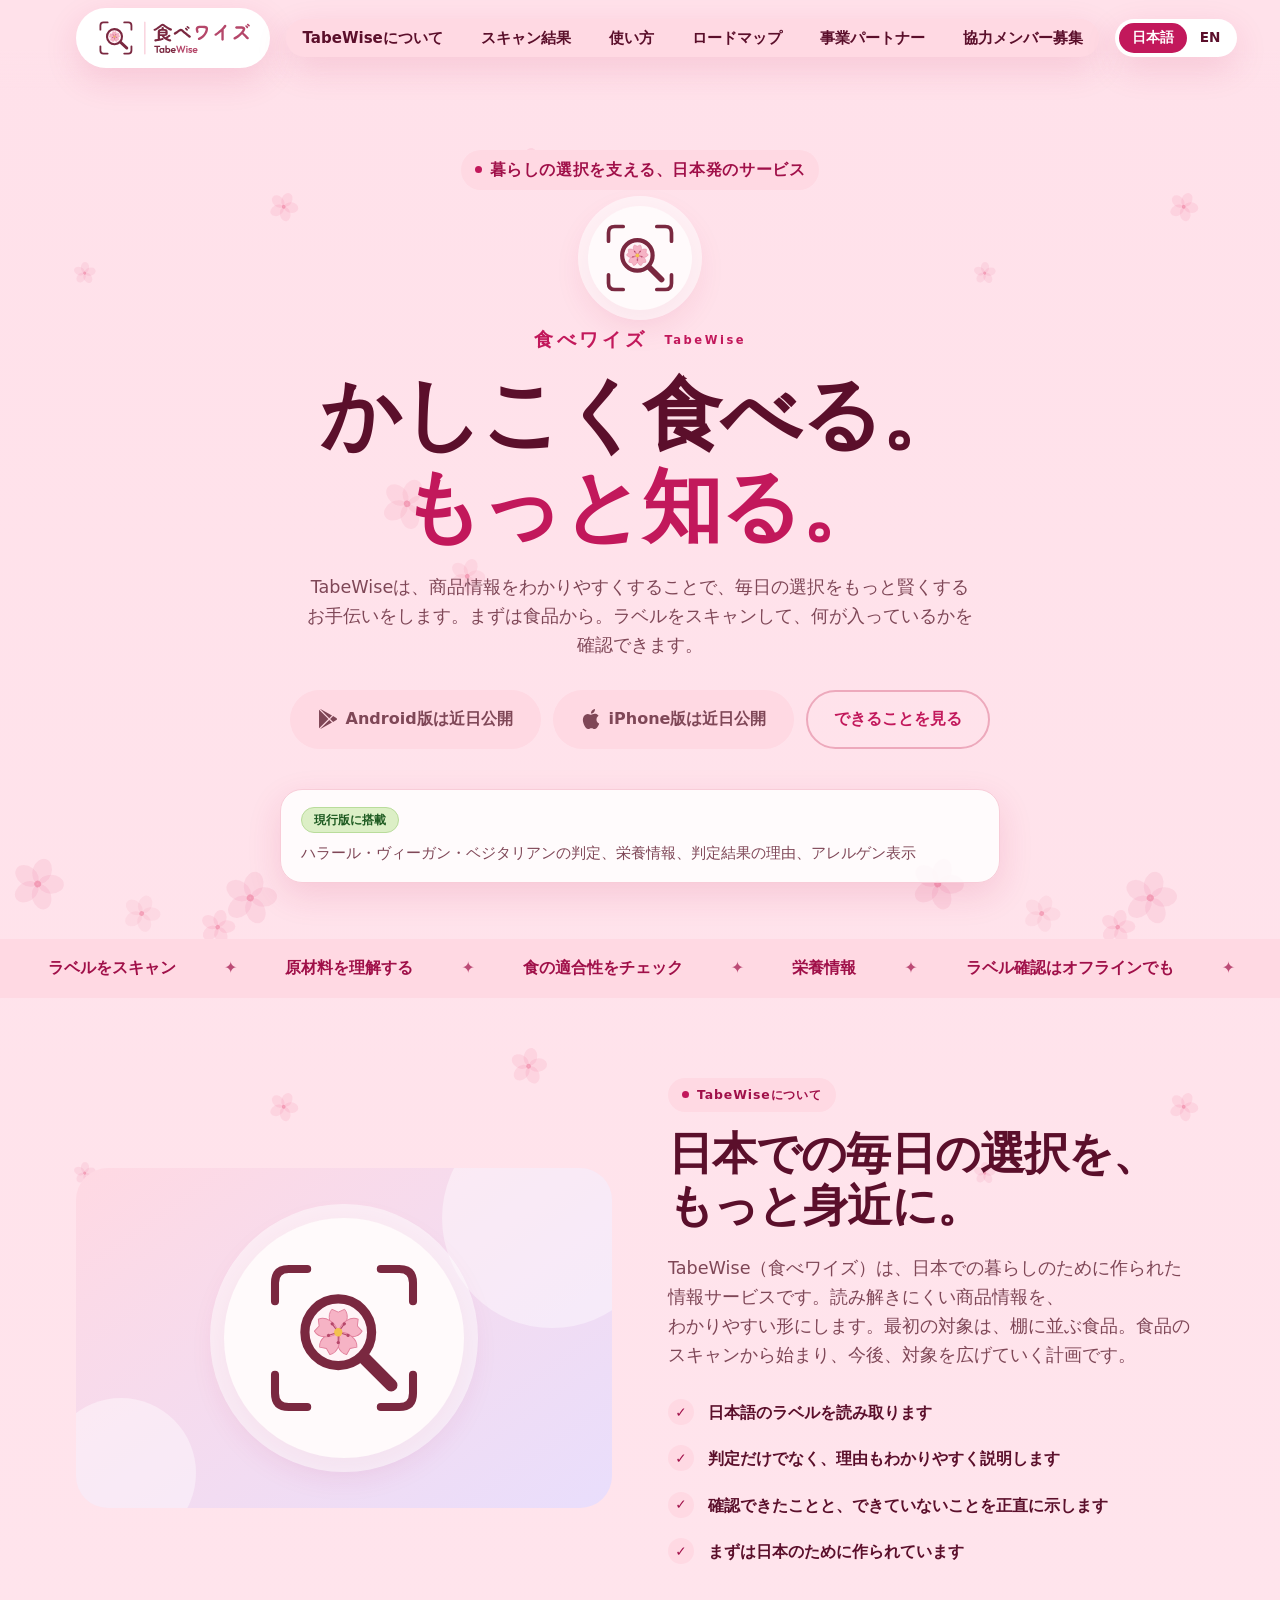
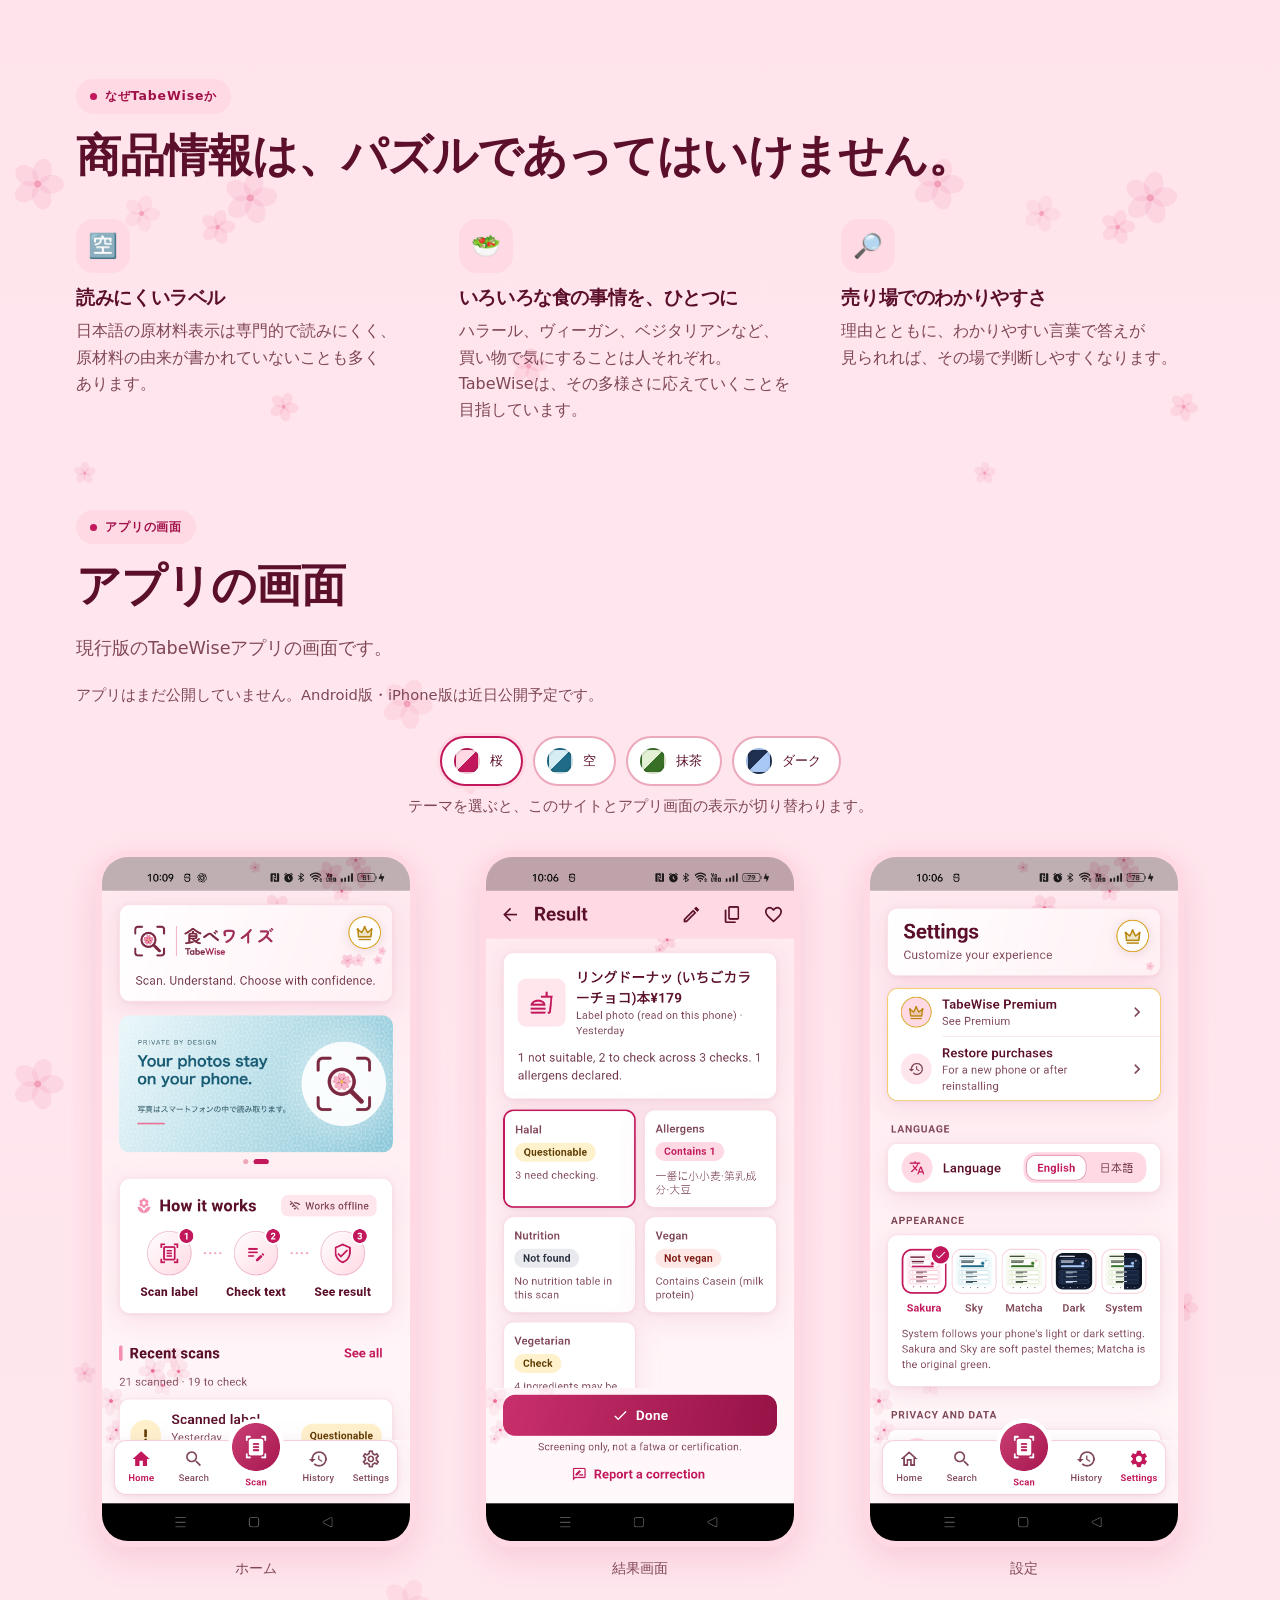
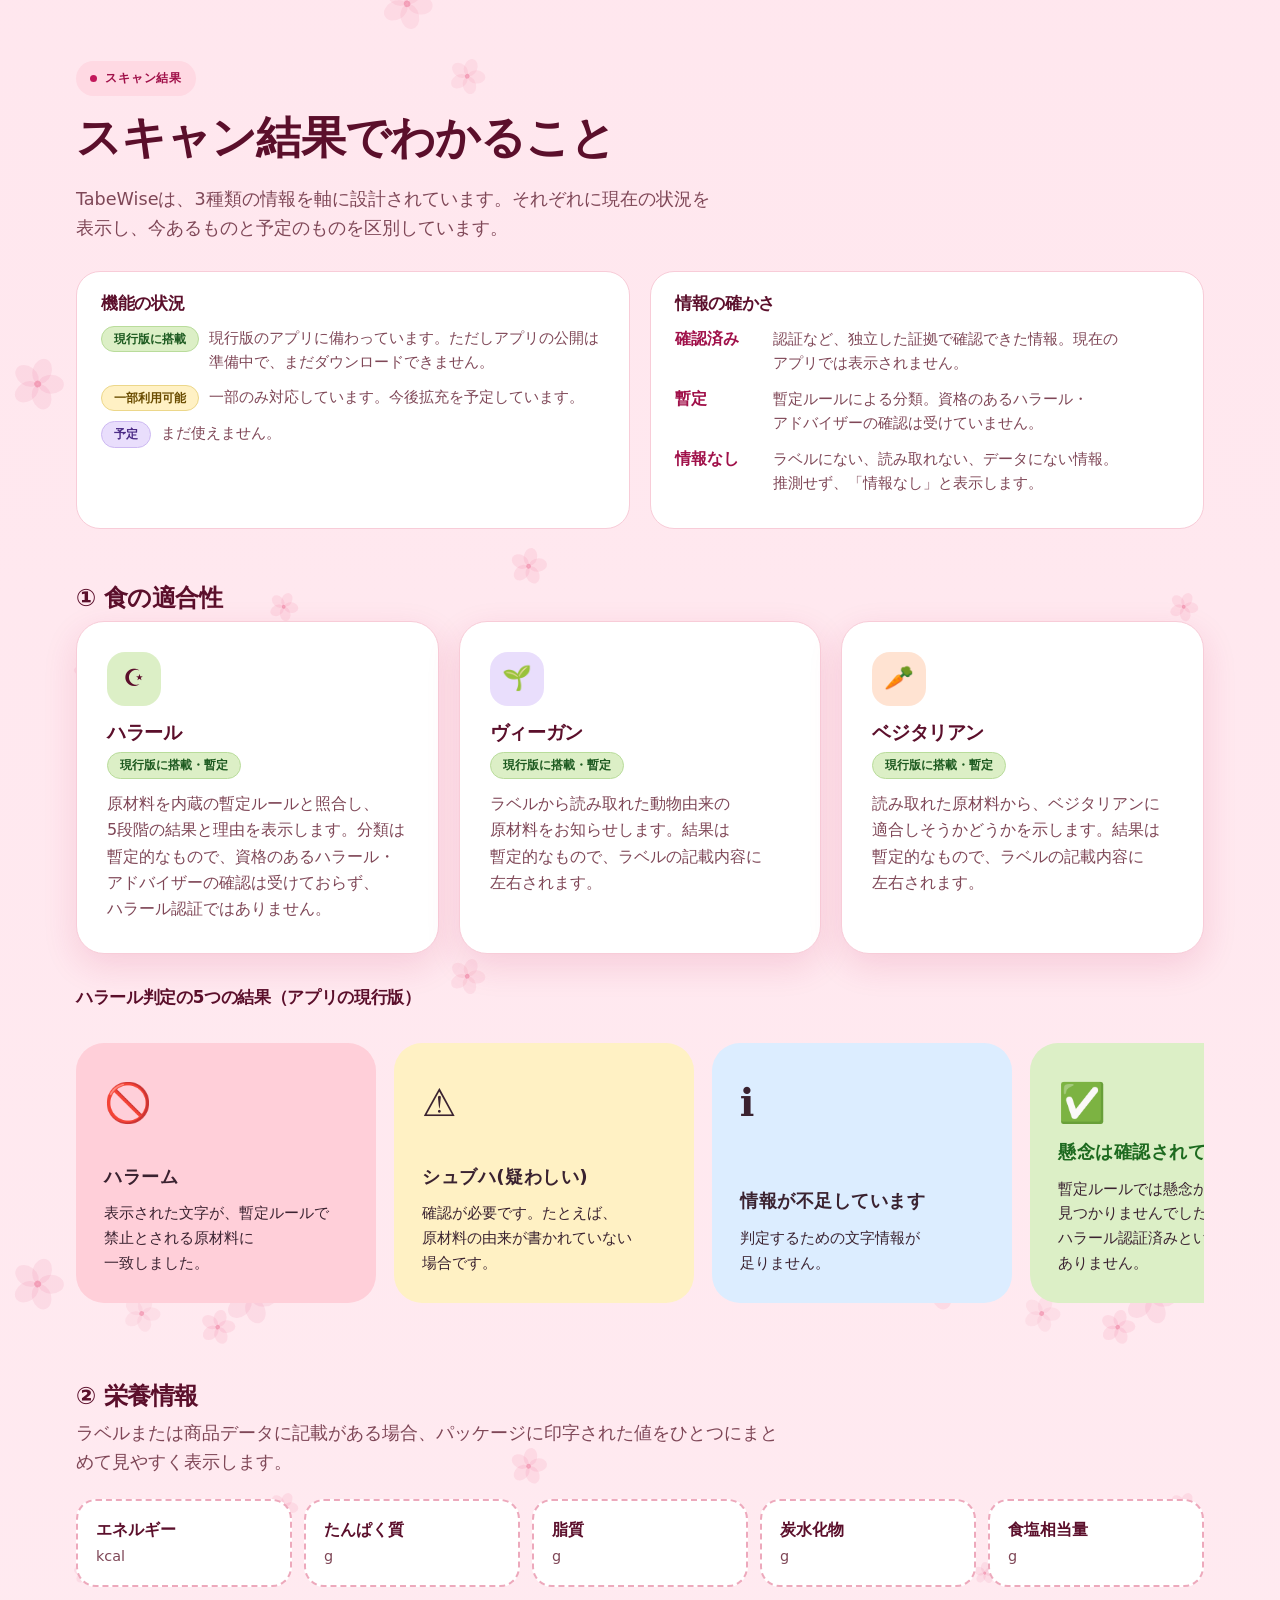
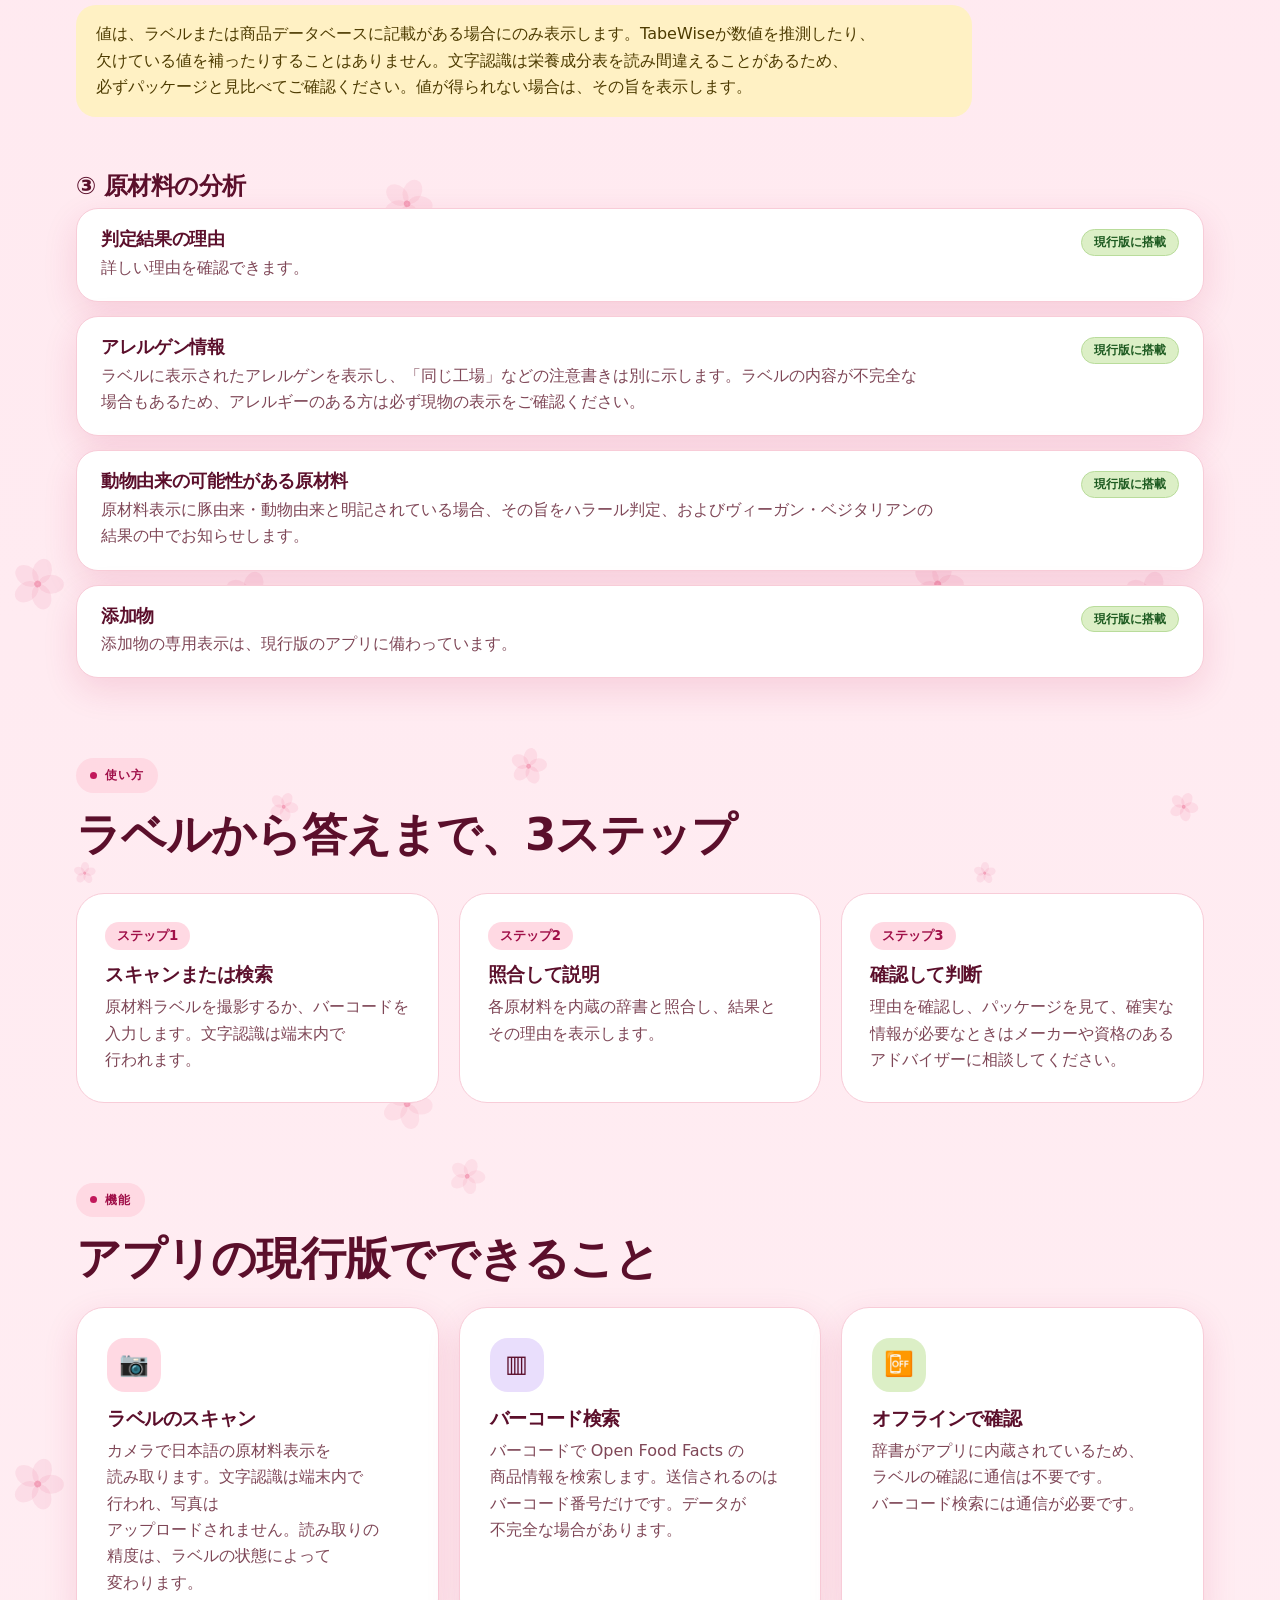
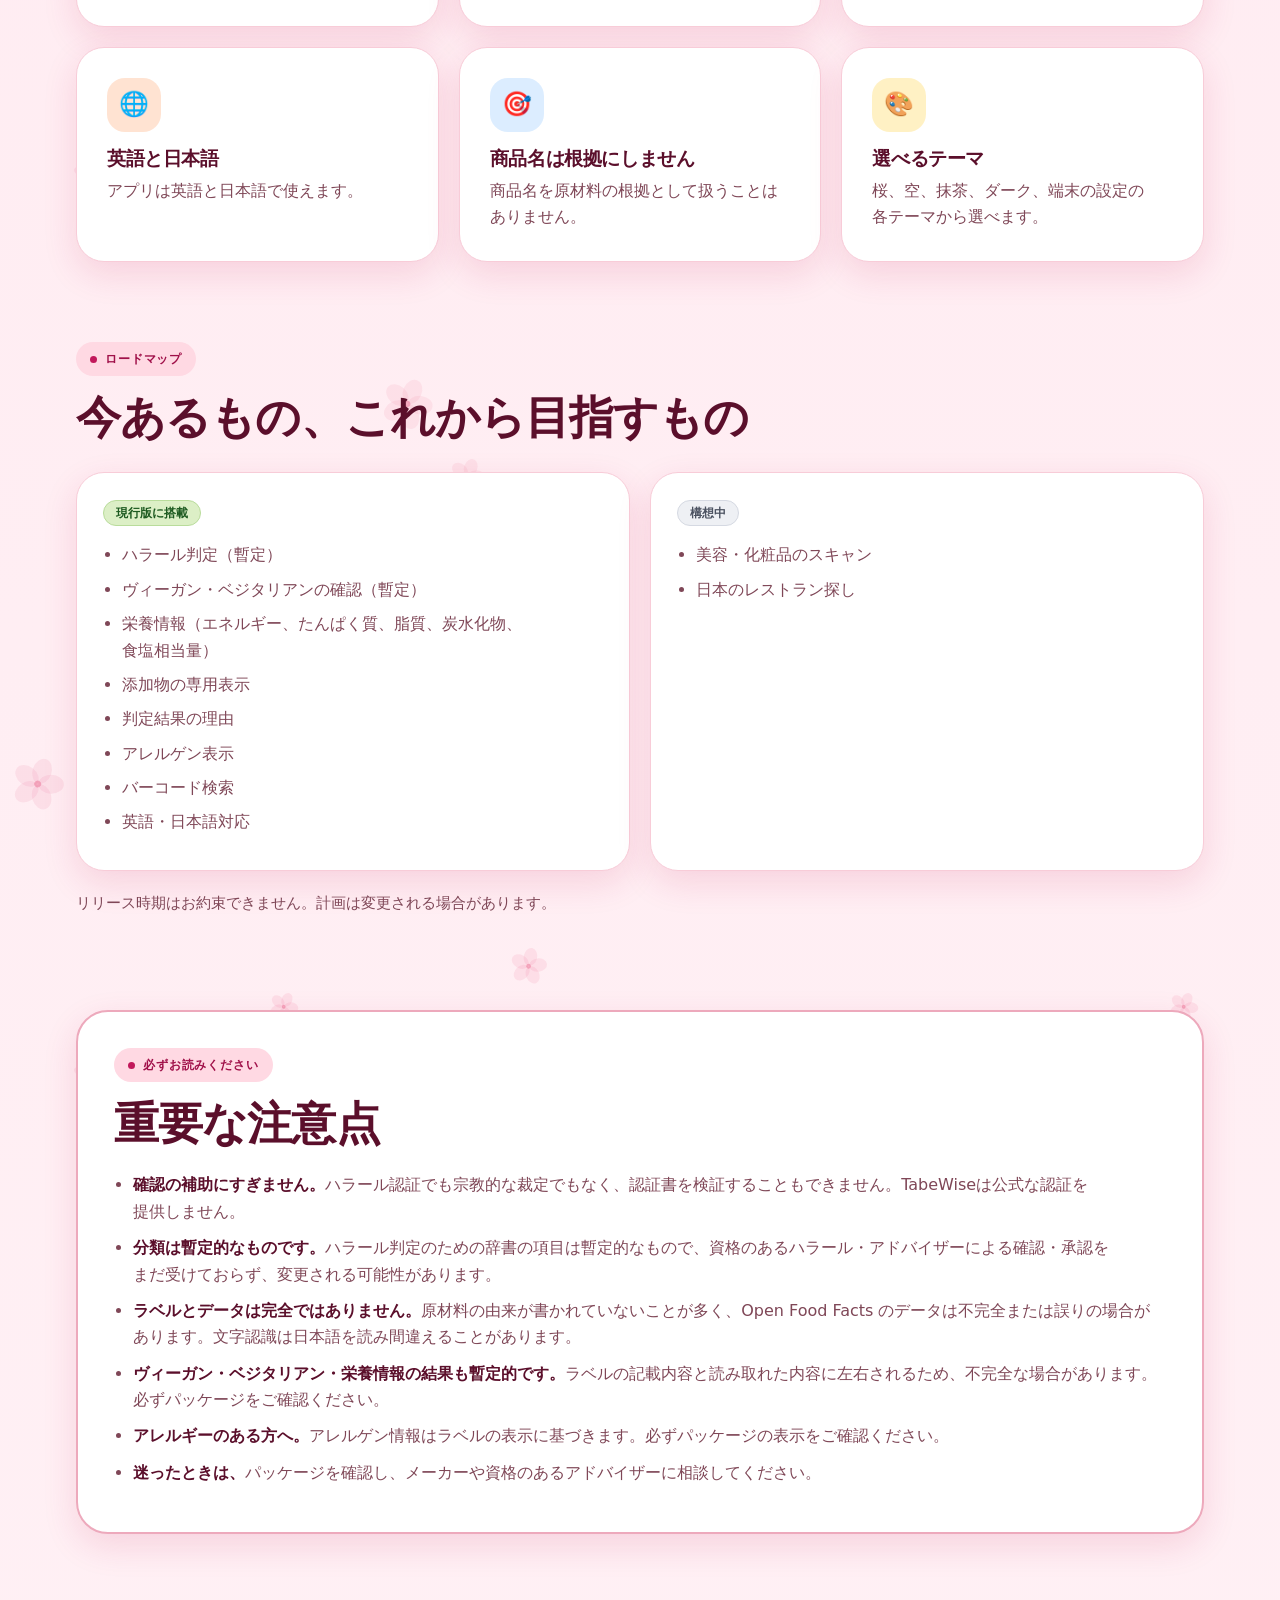
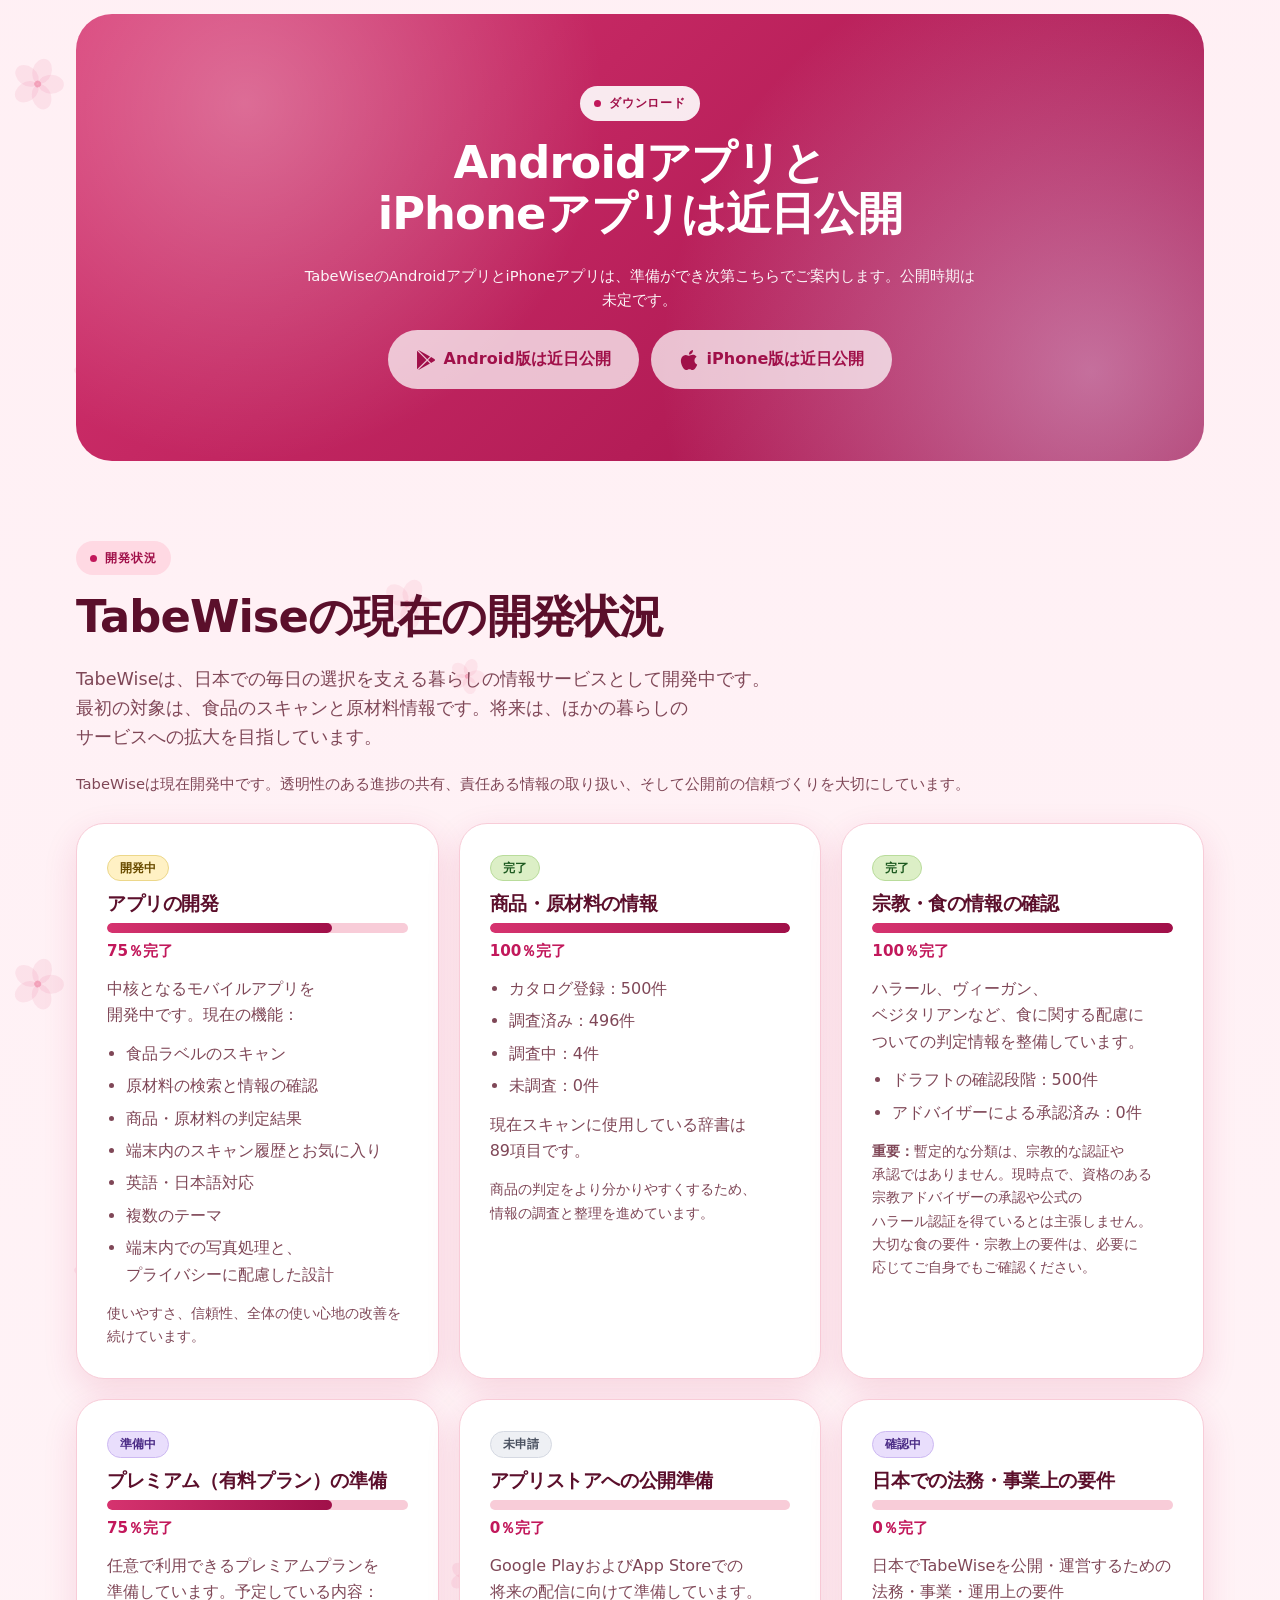
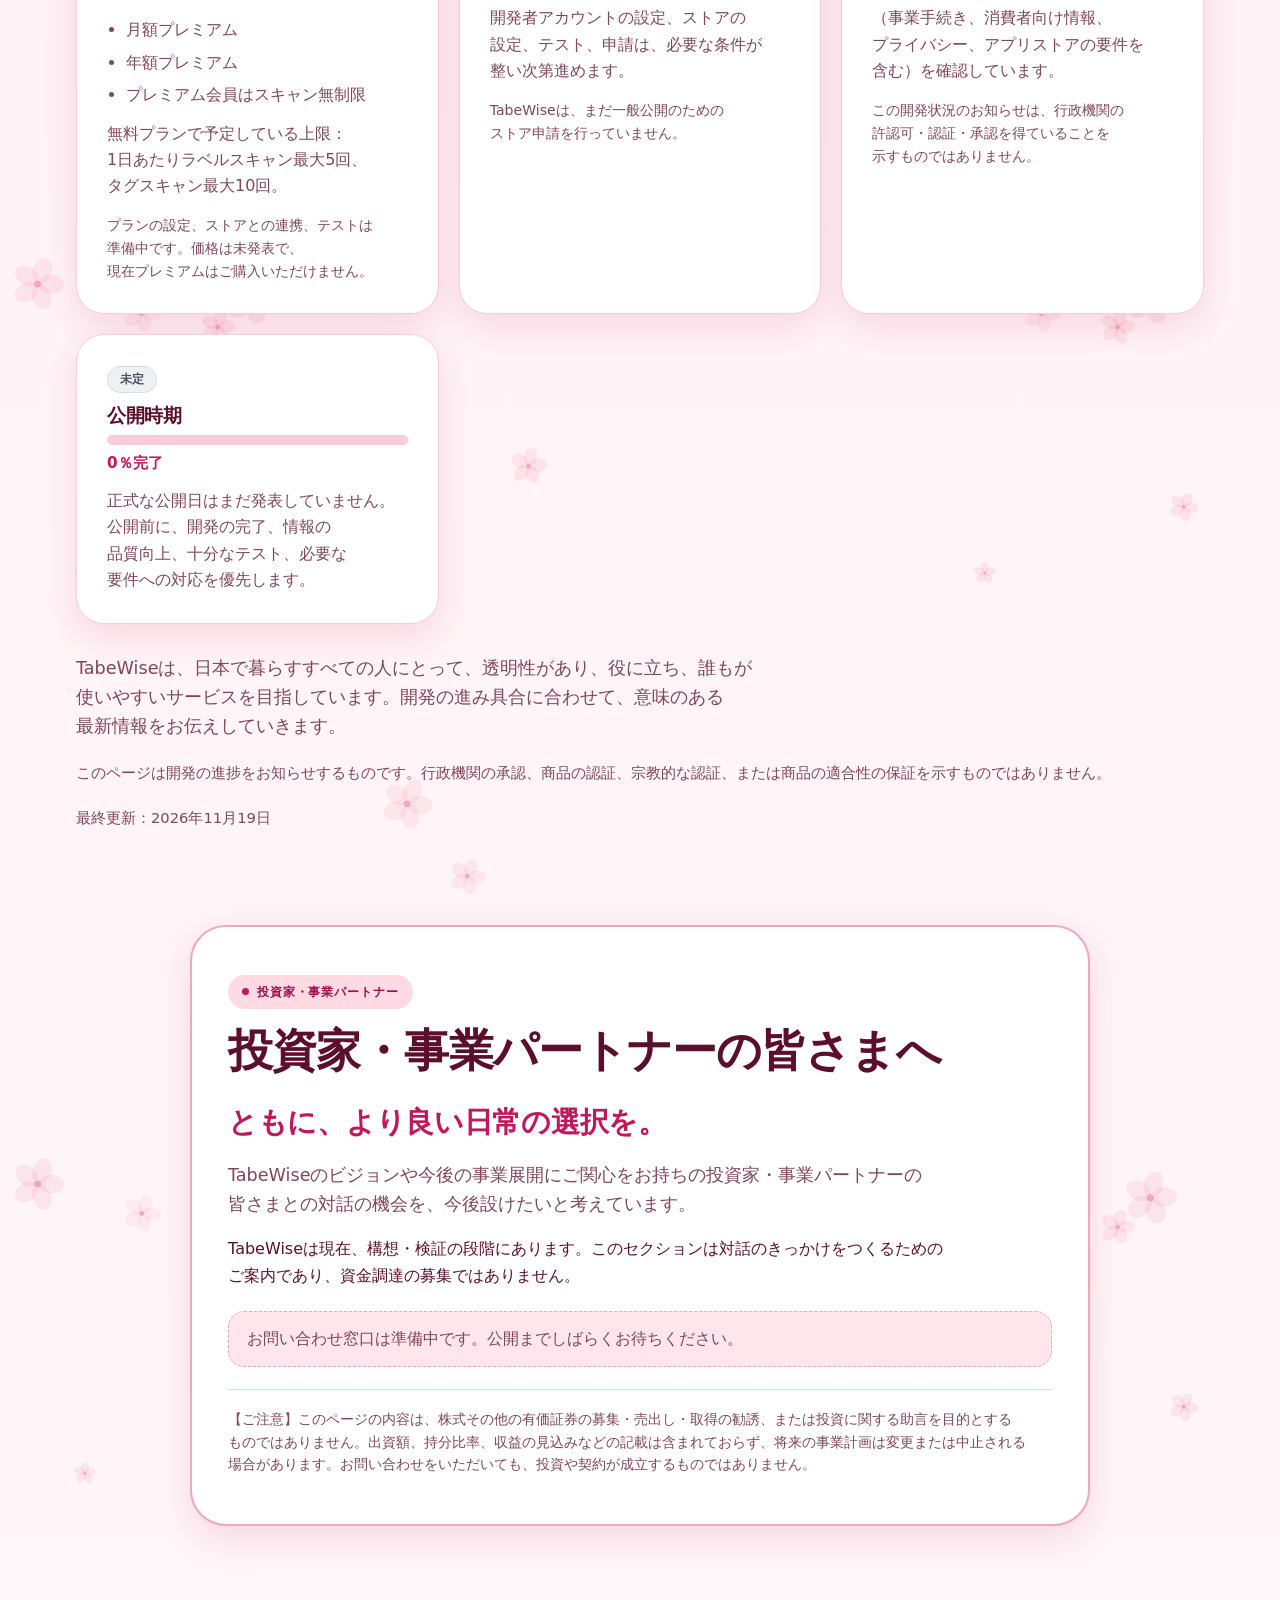
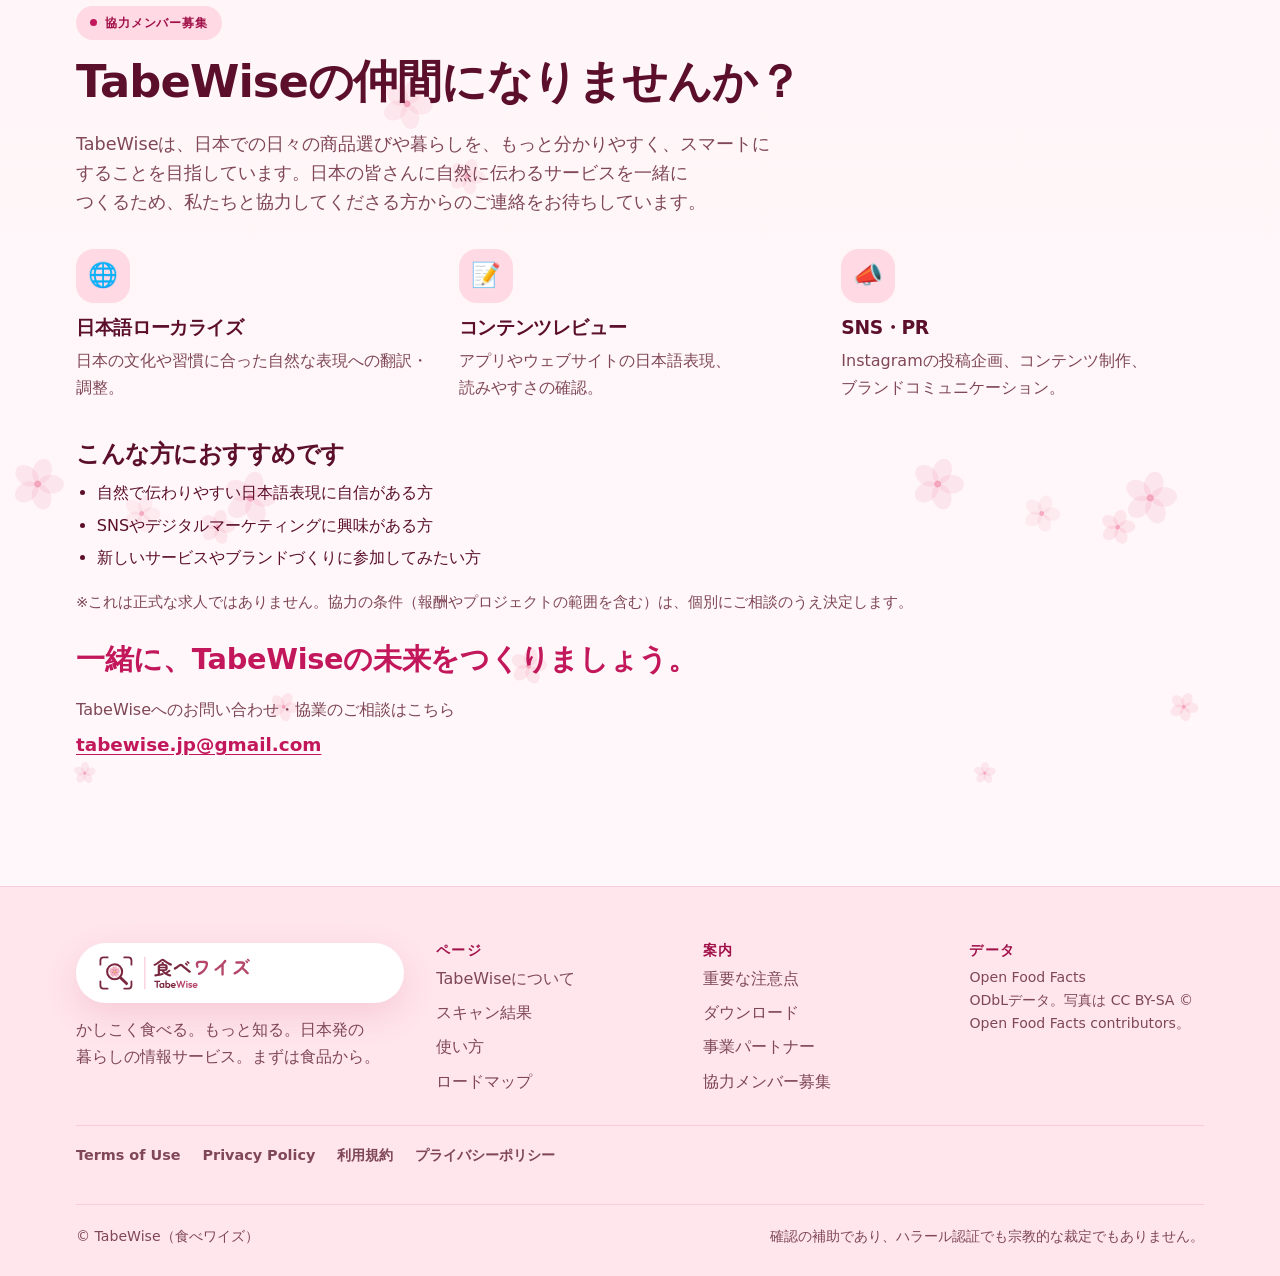
==== index.html @ 4e917608 "feat(site): add Terms of Use and Privacy Policy links (EN/JA) to the footer Co-Authored-By: Claude S" ====
<!DOCTYPE html>
<html lang="ja">
<head>
<meta charset="utf-8">
<meta name="color-scheme" content="light">
<meta name="viewport" content="width=device-width, initial-scale=1">
<title>TabeWise（食べワイズ）｜かしこく食べる。もっと知る。</title>
<meta name="description" content="TabeWise（食べワイズ）は、商品情報をわかりやすくすることで、毎日の選択をもっと賢くする、日本発の暮らしの情報サービス。まずは食品のスキャンから。">
<meta name="theme-color" content="#ffe1ea">
<link rel="icon" type="image/svg+xml" href="images/favicon.svg">
<link rel="icon" type="image/png" sizes="32x32" href="images/favicon-32.png">
<!-- CANONICAL URL (prepared, intentionally not active): add this line only after the final deployment URL is confirmed,
     and keep og:url / og:image / twitter:image below in sync with it:
     <link rel="canonical" href="https://CONFIRMED-FINAL-URL/"> -->
<meta property="og:type" content="website">
<meta property="og:site_name" content="TabeWise">
<meta property="og:locale" content="ja_JP">
<meta property="og:locale:alternate" content="en_US">
<meta property="og:title" content="TabeWise（食べワイズ）｜かしこく食べる。もっと知る。">
<meta property="og:description" content="商品情報をわかりやすくして、毎日の選択をもっと賢く。日本発の暮らしの情報サービス。">
<meta property="og:url" content="https://tabewise.github.io/">
<meta property="og:image" content="https://tabewise.github.io/images/og-image.png">
<meta property="og:image:width" content="1200">
<meta property="og:image:height" content="630">
<meta property="og:image:alt" content="TabeWise（食べワイズ）：かしこく食べる。もっと知る。">
<meta name="twitter:card" content="summary_large_image">
<meta name="twitter:title" content="TabeWise（食べワイズ）｜かしこく食べる。もっと知る。">
<meta name="twitter:description" content="商品情報をわかりやすくして、毎日の選択をもっと賢く。日本発の暮らしの情報サービス。">
<meta name="twitter:image" content="https://tabewise.github.io/images/og-image.png">
<script>try{var t=localStorage.getItem("tabewise-theme");if(/^(sky|matcha|dark)$/.test(t))document.documentElement.setAttribute("data-theme",t)}catch(e){}</script>
<link rel="stylesheet" href="css/style.css?v=14">
</head>
<body>
<svg width="0" height="0" style="position:absolute" aria-hidden="true"><defs><symbol id="lens" viewBox="-80 -80 160 160"><g fill="none" stroke="#7A2840" stroke-width="7" stroke-linecap="round" stroke-linejoin="round">
<path d="M-60,-32 V-48 Q-60,-60 -48,-60 H-32"/>
<path d="M32,-60 H48 Q60,-60 60,-48 V-32"/>
<path d="M60,32 V48 Q60,60 48,60 H32"/>
<path d="M-32,60 H-48 Q-60,60 -60,48 V32"/>
</g>
<line x1="17" y1="17" x2="41" y2="41" stroke="#7A2840" stroke-width="11" stroke-linecap="round"/>
<circle cx="-5" cy="-5" r="29" fill="#FFF4F7" stroke="#7A2840" stroke-width="8"/>
<g transform="translate(-5,-5)">
<g fill="#F6B3C5" stroke="#E07F9B" stroke-width="0.8" stroke-linejoin="round">
<path transform="rotate(0)" d="M0,0 C-8,-5 -10,-15 -5.5,-20 L0,-17.5 L5.5,-20 C10,-15 8,-5 0,0 Z"/>
<path transform="rotate(72)" d="M0,0 C-8,-5 -10,-15 -5.5,-20 L0,-17.5 L5.5,-20 C10,-15 8,-5 0,0 Z"/>
<path transform="rotate(144)" d="M0,0 C-8,-5 -10,-15 -5.5,-20 L0,-17.5 L5.5,-20 C10,-15 8,-5 0,0 Z"/>
<path transform="rotate(216)" d="M0,0 C-8,-5 -10,-15 -5.5,-20 L0,-17.5 L5.5,-20 C10,-15 8,-5 0,0 Z"/>
<path transform="rotate(288)" d="M0,0 C-8,-5 -10,-15 -5.5,-20 L0,-17.5 L5.5,-20 C10,-15 8,-5 0,0 Z"/>
</g>
<g stroke="#B5476A" stroke-width="1" stroke-linecap="round">
<line x1="0" y1="0" x2="0" y2="-8.5" transform="rotate(36)"/>
<line x1="0" y1="0" x2="0" y2="-8.5" transform="rotate(108)"/>
<line x1="0" y1="0" x2="0" y2="-8.5" transform="rotate(180)"/>
<line x1="0" y1="0" x2="0" y2="-8.5" transform="rotate(252)"/>
<line x1="0" y1="0" x2="0" y2="-8.5" transform="rotate(324)"/>
</g>
<g fill="#B5476A">
<circle cx="0" cy="-9" r="1.4" transform="rotate(36)"/>
<circle cx="0" cy="-9" r="1.4" transform="rotate(108)"/>
<circle cx="0" cy="-9" r="1.4" transform="rotate(180)"/>
<circle cx="0" cy="-9" r="1.4" transform="rotate(252)"/>
<circle cx="0" cy="-9" r="1.4" transform="rotate(324)"/>
</g>
<circle r="3.6" fill="#F2C14E"/>
</g></symbol></defs></svg>
<a class="skip" href="#main" data-ja="本文へ移動">Skip to content</a>

<header class="nav">
  <div class="wrap">
    <a class="brand" href="#top" aria-label="TabeWise 食べワイズ"><img src="images/tabewise-logo-animated.svg" width="166" height="52" alt="食べワイズ TabeWise"></a>
    <nav aria-label="Main" id="site-nav">
      <ul>
        <li><a href="#about" data-ja="TabeWiseについて">About</a></li>
        <li><a href="#scan" data-ja="スキャン結果">Scan results</a></li>
        <li><a href="#how" data-ja="使い方">How it works</a></li>
        <li><a href="#roadmap" data-ja="ロードマップ">Roadmap</a></li>
        <li><a href="#partners" data-ja="事業パートナー">Partners</a></li>
        <li><a href="#collaborators" data-ja="協力メンバー募集">Collaborators</a></li>
      </ul>
    </nav>
    <div class="lang" role="group" aria-label="Language / 言語"><button type="button" data-lang="ja" aria-pressed="true">日本語</button><button type="button" data-lang="en" aria-pressed="false">EN</button></div>
    <span class="btn btn-soft is-disabled nav-dl apk-soon" role="note" aria-disabled="true" aria-label="Apps coming soon" data-aria-ja="アプリは近日公開" data-ja="近日公開">Coming soon</span><a class="btn btn-primary nav-dl apk-live" href="#download" hidden download data-ja="APKを入手">Get the APK</a>
    <button class="menu-btn" type="button" aria-expanded="false" aria-controls="site-nav" aria-label="Menu"><span></span><span></span><span></span></button>
  </div>
</header>

<main id="main">

<!-- 1. Hero -->
<section class="hero" id="top">
  <div class="wrap">
    <span class="eyebrow" data-ja="暮らしの選択を支える、日本発のサービス">Japan-first lifestyle discovery</span>
    <div class="emblem"><svg class="lens" aria-hidden="true" focusable="false"><use href="#lens"/></svg></div>
    <p class="tagline"><b>食べワイズ</b> TabeWise</p>
    <h1 data-ja="<span class='nb'>かしこく食べる。</span><em>もっと知る。</em>">Eat Smart. <em>Know Better.</em></h1>
    <p class="lead" data-ja="TabeWiseは、商品情報をわかりやすくすることで、毎日の選択をもっと賢くするお手伝いをします。まずは食品から。ラベルをスキャンして、何が入っているかを確認できます。">TabeWise helps people make smarter everyday choices by making product information easier to understand. It starts with food: scan a label and see what is inside.</p>
    <div class="cta">
      <span class="btn btn-primary is-disabled apk-soon" role="note" aria-disabled="true"><svg class="ico" viewBox="0 0 24 24" aria-hidden="true" focusable="false"><path fill="currentColor" d="M22.018 13.298l-3.919 2.218-3.515-3.493 3.543-3.521 3.891 2.202a1.49 1.49 0 0 1 0 2.594zM1.337.924a1.486 1.486 0 0 0-.112.568v21.017c0 .217.045.419.124.6l11.155-11.087L1.337.924zm12.207 10.065l3.258-3.238L3.45.195a1.466 1.466 0 0 0-.946-.179l11.04 10.973zm0 2.067l-11 10.933c.298.036.612-.016.906-.183l13.324-7.54-3.23-3.21z"/></svg><span data-ja="Android版は近日公開">Android app coming soon</span></span><a class="btn btn-primary apk-live" href="#download" hidden download><svg class="ico" viewBox="0 0 24 24" aria-hidden="true" focusable="false"><path fill="currentColor" d="M22.018 13.298l-3.919 2.218-3.515-3.493 3.543-3.521 3.891 2.202a1.49 1.49 0 0 1 0 2.594zM1.337.924a1.486 1.486 0 0 0-.112.568v21.017c0 .217.045.419.124.6l11.155-11.087L1.337.924zm12.207 10.065l3.258-3.238L3.45.195a1.466 1.466 0 0 0-.946-.179l11.04 10.973zm0 2.067l-11 10.933c.298.036.612-.016.906-.183l13.324-7.54-3.23-3.21z"/></svg><span data-ja="Android版（APK）をダウンロード">Download the Android APK</span></a>
      <span class="btn btn-primary is-disabled" role="note" aria-disabled="true"><svg class="ico" viewBox="0 0 24 24" aria-hidden="true" focusable="false"><path fill="currentColor" d="M12.152 6.896c-.948 0-2.415-1.078-3.96-1.04-2.04.027-3.91 1.183-4.961 3.014-2.117 3.675-.546 9.103 1.519 12.09 1.013 1.454 2.208 3.09 3.792 3.039 1.52-.065 2.09-.987 3.935-.987 1.831 0 2.35.987 3.96.948 1.637-.026 2.676-1.48 3.676-2.948 1.156-1.688 1.636-3.325 1.662-3.415-.039-.013-3.182-1.221-3.22-4.857-.026-3.04 2.48-4.494 2.597-4.559-1.429-2.09-3.623-2.324-4.39-2.376-2-.156-3.675 1.09-4.61 1.09zM15.53 3.83c.843-1.012 1.4-2.427 1.245-3.83-1.207.052-2.662.805-3.532 1.818-.78.896-1.454 2.338-1.273 3.714 1.338.104 2.715-.688 3.559-1.701"/></svg><span data-ja="iPhone版は近日公開">iPhone app coming soon</span></span>
      <a class="btn btn-ghost" href="#scan" data-ja="できることを見る">See what it does</a>
    </div>
    <div class="status-row">
      <div class="status-card"><span class="st st-now" data-ja="現行版に搭載">Included in current app build</span><p data-ja="ハラール・ヴィーガン・ベジタリアンの判定、栄養情報、判定結果の理由、アレルゲン表示">Halal, vegan and vegetarian screening, nutrition information, reasons behind results, allergen display</p></div>
    </div>
  </div>
</section>

<div class="ticker" aria-hidden="true">
  <div class="track">
    <span data-ja="ラベルをスキャン">Scan labels</span><span data-ja="原材料を理解する">Understand ingredients</span><span data-ja="食の適合性をチェック">Check dietary compatibility</span><span data-ja="栄養情報">Nutrition information</span><span data-ja="ラベル確認はオフラインでも">Label checks work offline</span><span data-ja="English / 日本語">English / 日本語</span>
    <span data-ja="ラベルをスキャン">Scan labels</span><span data-ja="原材料を理解する">Understand ingredients</span><span data-ja="食の適合性をチェック">Check dietary compatibility</span><span data-ja="栄養情報">Nutrition information</span><span data-ja="ラベル確認はオフラインでも">Label checks work offline</span><span data-ja="English / 日本語">English / 日本語</span>
  </div>
</div>

<!-- 2. About -->
<section id="about">
  <div class="wrap split">
    <div class="art" aria-hidden="true"><div class="art-lens"><svg class="lens" aria-hidden="true" focusable="false"><use href="#lens"/></svg></div></div>
    <div>
      <span class="eyebrow" data-ja="TabeWiseについて">About TabeWise</span>
      <h2 data-ja="日本での毎日の選択を、もっと身近に。">A Japan-first guide to everyday choices.</h2>
      <p class="lead" data-ja="TabeWise（食べワイズ）は、日本での暮らしのために作られた情報サービスです。読み解きにくい商品情報を、わかりやすい形にします。最初の対象は、棚に並ぶ食品。食品のスキャンから始まり、今後、対象を広げていく計画です。">TabeWise (食べワイズ) is a lifestyle discovery platform built for life in Japan. It turns hard-to-read product information into something clear, starting with the food on the shelf. Food scanning comes first, and the platform is designed to grow.</p>
      <ul class="checks">
        <li data-ja="日本語のラベルを読み取ります">Reads Japanese labels for you</li>
        <li data-ja="判定だけでなく、理由もわかりやすく説明します">Explains the reasons, not just a verdict</li>
        <li data-ja="確認できたことと、できていないことを正直に示します">Is honest about what is verified and what is not</li>
        <li data-ja="まずは日本のために作られています">Is made for Japan first</li>
      </ul>
    </div>
  </div>
</section>

<!-- 3. Why -->
<section id="why" class="tight">
  <div class="wrap">
    <span class="eyebrow" data-ja="なぜTabeWiseか">Why TabeWise</span>
    <h2 data-ja="商品情報は、パズルであってはいけません。">Product information shouldn't be a puzzle.</h2>
    <div class="feats">
      <div class="feat"><div class="ico" aria-hidden="true">🈳</div><h3 data-ja="読みにくいラベル">Hard-to-read labels</h3><p data-ja="日本語の原材料表示は専門的で読みにくく、原材料の由来が書かれていないことも多くあります。">Ingredient lists in Japanese can be dense and technical, and they often leave out where an ingredient comes from.</p></div>
      <div class="feat"><div class="ico" aria-hidden="true">🥗</div><h3 data-ja="いろいろな食の事情を、ひとつに">Many needs, one place</h3><p data-ja="ハラール、ヴィーガン、ベジタリアンなど、買い物で気にすることは人それぞれ。TabeWiseは、その多様さに応えていくことを目指しています。">People shop with different needs in mind: halal, vegan, vegetarian and more. TabeWise aims to serve that variety.</p></div>
      <div class="feat"><div class="ico" aria-hidden="true">🔎</div><h3 data-ja="売り場でのわかりやすさ">Clarity at the shelf</h3><p data-ja="理由とともに、わかりやすい言葉で答えが見られれば、その場で判断しやすくなります。">A plain-language answer, with the reasons shown, makes it easier to decide right at the shelf.</p></div>
    </div>
  </div>
</section>

<!-- 4. Screenshots -->
<!-- SCREENSHOT SLOTS: the earlier screenshots showed the previous product name and were removed.
     When verified TabeWise screenshots exist, replace each .shot-slot's contents with, for example:
     <img src="images/home.jpg" width="900" height="1870" loading="lazy" alt="..." data-alt-ja="...">
     (portrait, about 9:19; keep both the English alt and data-alt-ja). -->
<section id="screens" class="tight">
  <div class="wrap">
    <span class="eyebrow" data-ja="アプリの画面">App screens</span>
    <h2 data-ja="アプリの画面">A look at the app</h2>
    <p class="lead" data-ja="現行版のTabeWiseアプリの画面です。">Screens from the current TabeWise app build.</p>
    <p class="fine" data-ja="アプリはまだ公開していません。Android版・iPhone版は近日公開予定です。">The app is not published yet. Android and iPhone versions are coming soon.</p>
    <div class="theme-picker" role="radiogroup" aria-label="Theme" data-aria-ja="テーマ">
      <button type="button" role="radio" aria-checked="true" data-theme-btn="sakura"><i class="sw" style="background:linear-gradient(135deg,#ffd9e3 50%,#c2185b 50%)"></i><span data-ja="桜">Sakura</span></button>
      <button type="button" role="radio" aria-checked="false" data-theme-btn="sky"><i class="sw" style="background:linear-gradient(135deg,#d6edf3 50%,#1e6c87 50%)"></i><span data-ja="空">Sky</span></button>
      <button type="button" role="radio" aria-checked="false" data-theme-btn="matcha"><i class="sw" style="background:linear-gradient(135deg,#e4f0d3 50%,#387028 50%)"></i><span data-ja="抹茶">Matcha</span></button>
      <button type="button" role="radio" aria-checked="false" data-theme-btn="dark"><i class="sw" style="background:linear-gradient(135deg,#1f3050 50%,#a9c8f5 50%)"></i><span data-ja="ダーク">Dark</span></button>
    </div>
    <p class="theme-note" data-ja="テーマを選ぶと、このサイトとアプリ画面の表示が切り替わります。">Pick a theme to preview this site and the app screens in it.</p>
    <div class="shots">
      <figure data-shot="home"><div class="shot-slot" role="img" aria-label="Home screen: screenshot coming soon" data-aria-ja="ホーム画面：画像は準備中"><svg class="lens" aria-hidden="true" focusable="false"><use href="#lens"/></svg><span data-ja="画像は準備中">Screenshot coming soon</span></div><img class="shot-img" hidden width="1080" height="2400" loading="lazy" alt=""><figcaption class="cap" data-ja="ホーム">Home</figcaption></figure>
      <figure data-shot="result"><div class="shot-slot" role="img" aria-label="Result screen: screenshot coming soon" data-aria-ja="結果画面：画像は準備中"><svg class="lens" aria-hidden="true" focusable="false"><use href="#lens"/></svg><span data-ja="画像は準備中">Screenshot coming soon</span></div><img class="shot-img" hidden width="1080" height="2400" loading="lazy" alt=""><figcaption class="cap" data-ja="結果画面">Result</figcaption></figure>
      <figure data-shot="settings"><div class="shot-slot" role="img" aria-label="Settings screen: screenshot coming soon" data-aria-ja="設定画面：画像は準備中"><svg class="lens" aria-hidden="true" focusable="false"><use href="#lens"/></svg><span data-ja="画像は準備中">Screenshot coming soon</span></div><img class="shot-img" hidden width="1080" height="2400" loading="lazy" alt=""><figcaption class="cap" data-ja="設定">Settings</figcaption></figure>
    </div>
  </div>
</section>

<!-- 5-7. Scan results -->
<section id="scan" class="tight">
  <div class="wrap">
    <span class="eyebrow" data-ja="スキャン結果">Scan results</span>
    <h2 data-ja="スキャン結果でわかること">What a scan result will show</h2>
    <p class="lead" data-ja="TabeWiseは、3種類の情報を軸に設計されています。それぞれに現在の状況を表示し、今あるものと予定のものを区別しています。">TabeWise is designed around three kinds of information. Each one carries its current status, so you can tell what exists today from what is still planned.</p>

    <div class="legends">
      <div class="legend">
        <h3 data-ja="機能の状況">Feature status</h3>
        <p><span class="st st-now" data-ja="現行版に搭載">Included in current app build</span> <span data-ja="現行版のアプリに備わっています。ただしアプリの公開は準備中で、まだダウンロードできません。" class="lg">In the current app build. The Android and iPhone apps are not published yet, so they cannot be downloaded today.</span></p>
        <p><span class="st st-part" data-ja="一部利用可能">Partly available</span> <span data-ja="一部のみ対応しています。今後拡充を予定しています。" class="lg">Some of it works; more is planned.</span></p>
        <p><span class="st st-plan" data-ja="予定">Planned</span> <span data-ja="まだ使えません。" class="lg">Not available yet.</span></p>
      </div>
      <div class="legend">
        <h3 data-ja="情報の確かさ">How sure a result is</h3>
        <p><b data-ja="確認済み">Verified</b> <span data-ja="認証など、独立した証拠で確認できた情報。現在のアプリでは表示されません。" class="lg">Confirmed by independent evidence such as a certificate. The app cannot produce this today.</span></p>
        <p><b data-ja="暫定">Preliminary</b> <span data-ja="暫定ルールによる分類。資格のあるハラール・アドバイザーの確認は受けていません。" class="lg">A classification from draft rules, not yet reviewed by an adviser.</span></p>
        <p><b data-ja="情報なし">Unavailable</b> <span data-ja="ラベルにない、読み取れない、データにない情報。推測せず、「情報なし」と表示します。" class="lg">Not on the label, not readable, or not in the data. Shown as unavailable, never guessed.</span></p>
      </div>
    </div>

    <!-- Dietary compatibility -->
    <h3 class="sub" id="dietary" data-ja="① 食の適合性">① Dietary compatibility</h3>
    <div class="svc three">
      <div class="card"><div class="ico" style="background:var(--mint)" aria-hidden="true">☪</div><h4 data-ja="ハラール">Halal</h4><span class="st st-now" data-ja="現行版に搭載・暫定">Included in current app build · preliminary</span><p data-ja="原材料を内蔵の暫定ルールと照合し、5段階の結果と理由を表示します。分類は暫定的なもので、資格のあるハラール・アドバイザーの確認は受けておらず、ハラール認証ではありません。">Ingredients are checked against a built-in set of draft rules and shown as one of five levels, each with a reason. Classifications are preliminary: they have not been reviewed by a qualified halal adviser, and this is not halal certification.</p></div>
      <div class="card"><div class="ico" style="background:var(--lav)" aria-hidden="true">🌱</div><h4 data-ja="ヴィーガン">Vegan</h4><span class="st st-now" data-ja="現行版に搭載・暫定">Included in current app build · preliminary</span><p data-ja="ラベルから読み取れた動物由来の原材料をお知らせします。結果は暫定的なもので、ラベルの記載内容に左右されます。">Points out animal-derived ingredients that can be read from the label. Results are preliminary and depend on what the label states.</p></div>
      <div class="card"><div class="ico" style="background:var(--peach)" aria-hidden="true">🥕</div><h4 data-ja="ベジタリアン">Vegetarian</h4><span class="st st-now" data-ja="現行版に搭載・暫定">Included in current app build · preliminary</span><p data-ja="読み取れた原材料から、ベジタリアンに適合しそうかどうかを示します。結果は暫定的なもので、ラベルの記載内容に左右されます。">Shows whether the ingredients that can be read suggest a vegetarian-compatible product. Results are preliminary and depend on what the label states.</p></div>
    </div>
    <h4 class="mini" data-ja="ハラール判定の5つの結果（アプリの現行版）">The five halal screening results (current app build)</h4>
    <div class="slider" tabindex="0" aria-label="Halal screening results" data-aria-ja="ハラール判定の結果">
      <div class="slide s1"><div class="ic" aria-hidden="true">🚫</div><h5 data-ja="ハラーム">HARAM</h5><p data-ja="表示された文字が、暫定ルールで禁止とされる原材料に一致しました。">The text matches an ingredient the draft rules treat as prohibited.</p></div>
      <div class="slide s2"><div class="ic" aria-hidden="true">⚠️</div><h5 data-ja="シュブハ(疑わしい)">MASHBOOH / QUESTIONABLE</h5><p data-ja="確認が必要です。たとえば、原材料の由来が書かれていない場合です。">Needs checking, for example when the source of an ingredient is not stated.</p></div>
      <div class="slide s3"><div class="ic" aria-hidden="true">ℹ️</div><h5 data-ja="情報が不足しています">INSUFFICIENT INFORMATION</h5><p data-ja="判定するための文字情報が足りません。">Not enough text to reach a result.</p></div>
      <div class="slide s4"><div class="ic" aria-hidden="true">✅</div><h5 data-ja="懸念は確認されていません">NO CONCERN IDENTIFIED</h5><p data-ja="暫定ルールでは懸念が見つかりませんでした。ハラール認証済みという意味ではありません。">The draft rules found no concern. This never means certified halal.</p></div>
      <div class="slide s5"><div class="ic" aria-hidden="true">🔒</div><h5 data-ja="ハラール確認済み">HALAL VERIFIED</h5><p data-ja="第三者が確認した認証の証拠がある場合のための区分です。現在のアプリでは表示されません。">Reserved for independently verified certification evidence, which the app cannot produce today.</p></div>
    </div>

    <!-- Nutrition -->
    <h3 class="sub" id="nutrition" data-ja="② 栄養情報">② Nutrition information <span class="st st-now" data-ja="現行版に搭載">Included in current app build</span></h3>
    <p class="lead" data-ja="ラベルまたは商品データに記載がある場合、パッケージに印字された値をひとつにまとめて見やすく表示します。">Where the label or product data provides them, the values printed on the package are brought together in one clear place.</p>
    <ul class="nutri">
      <li><b data-ja="エネルギー">Calories</b><span>kcal</span></li>
      <li><b data-ja="たんぱく質">Protein</b><span>g</span></li>
      <li><b data-ja="脂質">Fat</b><span>g</span></li>
      <li><b data-ja="炭水化物">Carbohydrates</b><span>g</span></li>
      <li><b data-ja="食塩相当量">Salt equivalent</b><span>g</span></li>
    </ul>
    <div class="note" data-ja="値は、ラベルまたは商品データベースに記載がある場合にのみ表示します。TabeWiseが数値を推測したり、欠けている値を補ったりすることはありません。文字認識は栄養成分表を読み間違えることがあるため、必ずパッケージと見比べてご確認ください。値が得られない場合は、その旨を表示します。">Values are shown only when the label or a product database provides them. TabeWise does not estimate numbers or fill in missing ones. Text recognition can misread a nutrition table, so always check values against the package. When a value is not available, it says so.</div>

    <!-- Ingredients -->
    <h3 class="sub" id="ingredients" data-ja="③ 原材料の分析">③ Ingredient analysis</h3>
    <div class="rows">
      <div class="row"><div><h4 data-ja="判定結果の理由">Reasons behind results</h4><p data-ja="詳しい理由を確認できます。">You can review the reason behind the result.</p></div><span class="st st-now" data-ja="現行版に搭載">Included in current app build</span></div>
      <div class="row"><div><h4 data-ja="アレルゲン情報">Allergen information</h4><p data-ja="ラベルに表示されたアレルゲンを表示し、「同じ工場」などの注意書きは別に示します。ラベルの内容が不完全な場合もあるため、アレルギーのある方は必ず現物の表示をご確認ください。">Allergens declared on the label are shown, with “made in the same factory” warnings kept apart. Labels can be incomplete, so anyone with an allergy should always read the package itself.</p></div><span class="st st-now" data-ja="現行版に搭載">Included in current app build</span></div>
      <div class="row"><div><h4 data-ja="動物由来の可能性がある原材料">Potential animal-derived ingredients</h4><p data-ja="原材料表示に豚由来・動物由来と明記されている場合、その旨をハラール判定、およびヴィーガン・ベジタリアンの結果の中でお知らせします。">When a label states a pork or animal source, the app says so within halal screening and within the vegan and vegetarian results.</p></div><span class="st st-now" data-ja="現行版に搭載">Included in current app build</span></div>
      <div class="row"><div><h4 data-ja="添加物">Additives</h4><p data-ja="添加物の専用表示は、現行版のアプリに備わっています。">A dedicated view of additives is included in the current app build.</p></div><span class="st st-now" data-ja="現行版に搭載">Included in current app build</span></div>
    </div>
  </div>
</section>

<!-- 8. How it works -->
<section id="how" class="tight">
  <div class="wrap">
    <span class="eyebrow" data-ja="使い方">How it works</span>
    <h2 data-ja="ラベルから答えまで、3ステップ">From label to answer in three steps</h2>
    <div class="steps">
      <div class="step"><small data-ja="ステップ1">Step 1</small><h3 data-ja="スキャンまたは検索">Scan or search</h3><p data-ja="原材料ラベルを撮影するか、バーコードを入力します。文字認識は端末内で行われます。">Photograph the ingredient label or enter a barcode. Text recognition runs on your phone.</p></div>
      <div class="step"><small data-ja="ステップ2">Step 2</small><h3 data-ja="照合して説明">Match and explain</h3><p data-ja="各原材料を内蔵の辞書と照合し、結果とその理由を表示します。">Each ingredient is matched against a built-in dictionary, and every result comes with a reason.</p></div>
      <div class="step"><small data-ja="ステップ3">Step 3</small><h3 data-ja="確認して判断">Check and decide</h3><p data-ja="理由を確認し、パッケージを見て、確実な情報が必要なときはメーカーや資格のあるアドバイザーに相談してください。">Review the reasons, check the package, and ask the manufacturer or a qualified adviser when you need certainty.</p></div>
    </div>
  </div>
</section>

<!-- 9. Features -->
<section id="features" class="tight">
  <div class="wrap">
    <span class="eyebrow" data-ja="機能">Features</span>
    <h2 data-ja="アプリの現行版でできること">What the current app build does</h2>
    <div class="svc three">
      <div class="card"><div class="ico" style="background:var(--pink)" aria-hidden="true">📷</div><h3 data-ja="ラベルのスキャン">Label scanning</h3><p data-ja="カメラで日本語の原材料表示を読み取ります。文字認識は端末内で行われ、写真はアップロードされません。読み取りの精度は、ラベルの状態によって変わります。">Read a Japanese ingredient list with the camera. Text recognition runs on your phone and photos are not uploaded. Accuracy depends on the condition of the label.</p></div>
      <div class="card"><div class="ico" style="background:var(--lav)" aria-hidden="true">▥</div><h3 data-ja="バーコード検索">Barcode lookup</h3><p data-ja="バーコードで Open Food Facts の商品情報を検索します。送信されるのはバーコード番号だけです。データが不完全な場合があります。">Look a product up in Open Food Facts by barcode. Only the barcode number is sent. The data can be incomplete.</p></div>
      <div class="card"><div class="ico" style="background:var(--mint)" aria-hidden="true">📴</div><h3 data-ja="オフラインで確認">Offline label checks</h3><p data-ja="辞書がアプリに内蔵されているため、ラベルの確認に通信は不要です。バーコード検索には通信が必要です。">The dictionary is built into the app, so label checks need no connection. Barcode lookup does.</p></div>
      <div class="card"><div class="ico" style="background:var(--peach)" aria-hidden="true">🌐</div><h3 data-ja="英語と日本語">English and Japanese</h3><p data-ja="アプリは英語と日本語で使えます。">The app can be used in English or in Japanese.</p></div>
      <div class="card"><div class="ico" style="background:var(--sky)" aria-hidden="true">🎯</div><h3 data-ja="商品名は根拠にしません">Names are not evidence</h3><p data-ja="商品名を原材料の根拠として扱うことはありません。">A product name is never treated as ingredient evidence.</p></div>
      <div class="card"><div class="ico" style="background:var(--butter)" aria-hidden="true">🎨</div><h3 data-ja="選べるテーマ">Themes</h3><p data-ja="桜、空、抹茶、ダーク、端末の設定の各テーマから選べます。">Choose from Sakura, Sky, Matcha, Dark and System themes.</p></div>
    </div>
  </div>
</section>

<!-- 10. Roadmap -->
<section id="roadmap" class="tight">
  <div class="wrap">
    <span class="eyebrow" data-ja="ロードマップ">Roadmap</span>
    <h2 data-ja="今あるもの、これから目指すもの">What exists, and where it is heading</h2>
    <div class="road">
      <div class="col now"><span class="st st-now" data-ja="現行版に搭載">Included in current app build</span><ul>
        <li data-ja="ハラール判定（暫定）">Halal screening (preliminary)</li><li data-ja="ヴィーガン・ベジタリアンの確認（暫定）">Vegan and vegetarian compatibility (preliminary)</li><li data-ja="栄養情報（エネルギー、たんぱく質、脂質、炭水化物、食塩相当量）">Nutrition information (calories, protein, fat, carbohydrates, salt equivalent)</li><li data-ja="添加物の専用表示">A dedicated additive view</li><li data-ja="判定結果の理由">Reasons behind results</li><li data-ja="アレルゲン表示">Allergen display</li><li data-ja="バーコード検索">Barcode lookup</li><li data-ja="英語・日本語対応">English and Japanese</li></ul></div>
      <div class="col idea"><span class="st st-idea" data-ja="構想中">Exploring</span><ul>
        <li data-ja="美容・化粧品のスキャン">Beauty product scanning</li><li data-ja="日本のレストラン探し">Restaurant discovery in Japan</li></ul></div>
    </div>
    <p class="fine" data-ja="リリース時期はお約束できません。計画は変更される場合があります。">No release dates are promised and plans may change.</p>
  </div>
</section>

<!-- 11. Limits -->
<section id="limits" class="tight">
  <div class="wrap">
    <div class="limits">
      <span class="eyebrow" data-ja="必ずお読みください">Please read</span>
      <h2 data-ja="重要な注意点">Important limitations</h2>
      <ul>
        <li data-ja="<b>確認の補助にすぎません。</b>ハラール認証でも宗教的な裁定でもなく、認証書を検証することもできません。TabeWiseは公式な認証を提供しません。"><b>A screening aid only.</b> It is not halal certification or a religious ruling, and it cannot verify certificates. TabeWise does not provide official certification.</li>
        <li data-ja="<b>分類は暫定的なものです。</b>ハラール判定のための辞書の項目は暫定的なもので、資格のあるハラール・アドバイザーによる確認・承認をまだ受けておらず、変更される可能性があります。"><b>Classifications are preliminary.</b> The entries behind halal screening are drafts that no qualified halal adviser has reviewed or approved yet, and they can change.</li>
        <li data-ja="<b>ラベルとデータは完全ではありません。</b>原材料の由来が書かれていないことが多く、Open Food Facts のデータは不完全または誤りの場合があります。文字認識は日本語を読み間違えることがあります。"><b>Labels and data are imperfect.</b> Labels often omit where an ingredient comes from, Open Food Facts data can be incomplete or wrong, and text recognition can misread Japanese.</li>
        <li data-ja="<b>ヴィーガン・ベジタリアン・栄養情報の結果も暫定的です。</b>ラベルの記載内容と読み取れた内容に左右されるため、不完全な場合があります。必ずパッケージをご確認ください。"><b>Vegan, vegetarian and nutrition results are preliminary too.</b> They depend on what the label states and what can be read, and may be incomplete. Always check the package.</li>
        <li data-ja="<b>アレルギーのある方へ。</b>アレルゲン情報はラベルの表示に基づきます。必ずパッケージの表示をご確認ください。"><b>If you have an allergy,</b> the allergen information is based on what the label states. Always read the package itself.</li>
        <li data-ja="<b>迷ったときは、</b>パッケージを確認し、メーカーや資格のあるアドバイザーに相談してください。"><b>When in doubt,</b> check the package and ask the manufacturer or a qualified adviser.</li>
      </ul>
    </div>
  </div>
</section>

<!-- 12. Download -->
<section id="download" class="tight">
  <div class="wrap">
    <div class="cta-banner">
      <span class="eyebrow on-pink" data-ja="ダウンロード">Download</span>
      <h2 class="apk-soon" data-ja="AndroidアプリとiPhoneアプリは近日公開">The Android and iPhone apps are coming soon</h2>
      <p class="dl-note apk-soon" data-ja="TabeWiseのAndroidアプリとiPhoneアプリは、準備ができ次第こちらでご案内します。公開時期は未定です。">We will announce the TabeWise Android and iPhone apps here when they are ready. No release dates have been set.</p>
      <h2 class="apk-live" hidden data-ja="Android版を試す">Try the Android app</h2>
      <p class="dl-note apk-live" hidden data-ja="Android 7.0 以上に対応。APKを直接インストールするため、ブラウザからのインストールを許可するよう Android に求められる場合があります。iPhone版は近日公開です。">Works on Android 7.0 and up. Because this is a direct APK, Android may ask you to allow installs from your browser. The iPhone app is coming soon.</p>
      <div class="store-row">
        <span class="btn btn-white is-disabled apk-soon" role="note" aria-disabled="true"><svg class="ico" viewBox="0 0 24 24" aria-hidden="true" focusable="false"><path fill="currentColor" d="M22.018 13.298l-3.919 2.218-3.515-3.493 3.543-3.521 3.891 2.202a1.49 1.49 0 0 1 0 2.594zM1.337.924a1.486 1.486 0 0 0-.112.568v21.017c0 .217.045.419.124.6l11.155-11.087L1.337.924zm12.207 10.065l3.258-3.238L3.45.195a1.466 1.466 0 0 0-.946-.179l11.04 10.973zm0 2.067l-11 10.933c.298.036.612-.016.906-.183l13.324-7.54-3.23-3.21z"/></svg><span data-ja="Android版は近日公開">Android app coming soon</span></span>
        <a class="btn btn-white apk-live" href="#download" hidden download><svg class="ico" viewBox="0 0 24 24" aria-hidden="true" focusable="false"><path fill="currentColor" d="M22.018 13.298l-3.919 2.218-3.515-3.493 3.543-3.521 3.891 2.202a1.49 1.49 0 0 1 0 2.594zM1.337.924a1.486 1.486 0 0 0-.112.568v21.017c0 .217.045.419.124.6l11.155-11.087L1.337.924zm12.207 10.065l3.258-3.238L3.45.195a1.466 1.466 0 0 0-.946-.179l11.04 10.973zm0 2.067l-11 10.933c.298.036.612-.016.906-.183l13.324-7.54-3.23-3.21z"/></svg><span data-ja="Android版（APK）をダウンロード">Download the Android APK</span></a>
        <span class="btn btn-white is-disabled" role="note" aria-disabled="true"><svg class="ico" viewBox="0 0 24 24" aria-hidden="true" focusable="false"><path fill="currentColor" d="M12.152 6.896c-.948 0-2.415-1.078-3.96-1.04-2.04.027-3.91 1.183-4.961 3.014-2.117 3.675-.546 9.103 1.519 12.09 1.013 1.454 2.208 3.09 3.792 3.039 1.52-.065 2.09-.987 3.935-.987 1.831 0 2.35.987 3.96.948 1.637-.026 2.676-1.48 3.676-2.948 1.156-1.688 1.636-3.325 1.662-3.415-.039-.013-3.182-1.221-3.22-4.857-.026-3.04 2.48-4.494 2.597-4.559-1.429-2.09-3.623-2.324-4.39-2.376-2-.156-3.675 1.09-4.61 1.09zM15.53 3.83c.843-1.012 1.4-2.427 1.245-3.83-1.207.052-2.662.805-3.532 1.818-.78.896-1.454 2.338-1.273 3.714 1.338.104 2.715-.688 3.559-1.701"/></svg><span data-ja="iPhone版は近日公開">iPhone app coming soon</span></span>
      </div>
    </div>
  </div>
</section>

<!-- 12b. Development status (added from the owner's status text of 19 Nov 2026).
     DRAFT: the Japanese was written for this section and needs native editorial review; record counts, free-tier limits and Premium plans must be confirmed by the owner before they are relied on. -->
<section id="status" class="tight">
  <div class="wrap">
    <span class="eyebrow" data-ja="開発状況">Development status</span>
    <h2 data-ja="TabeWiseの現在の開発状況">Where TabeWise stands today</h2>
    <p class="lead" data-ja="TabeWiseは、日本での毎日の選択を支える暮らしの情報サービスとして開発中です。最初の対象は、食品のスキャンと原材料情報です。将来は、ほかの暮らしのサービスへの拡大を目指しています。">TabeWise is being developed as a Japan-first lifestyle platform to help people make more informed everyday choices. Our initial focus is food product scanning and ingredient information, with additional lifestyle services in the future.</p>
    <p class="fine" data-ja="TabeWiseは現在開発中です。透明性のある進捗の共有、責任ある情報の取り扱い、そして公開前の信頼づくりを大切にしています。">TabeWise is currently under development. We believe in transparent progress, responsible information handling and building user trust before launch.</p>
    <div class="svc three status-cards">
      <div class="card"><span class="st st-part" data-ja="開発中">In progress</span><h3 data-ja="アプリの開発">Application development</h3><div class="progress" role="progressbar" aria-valuemin="0" aria-valuemax="100" aria-valuenow="75" aria-label="Application development progress: 75% done" data-aria-ja="アプリ開発の進捗：75％完了"><div class="bar" style="width:75%"></div></div><p class="pct" data-ja="75％完了">75% done</p><p data-ja="中核となるモバイルアプリを開発中です。現在の機能：">The core mobile app is under active development. Current features include:</p><ul><li data-ja="食品ラベルのスキャン">Food label scanning</li><li data-ja="原材料の検索と情報の確認">Ingredient search and information lookup</li><li data-ja="商品・原材料の判定結果">Product and ingredient screening results</li><li data-ja="端末内のスキャン履歴とお気に入り">Local scan history and favourites</li><li data-ja="英語・日本語対応">English and Japanese support</li><li data-ja="複数のテーマ">Multiple appearance themes</li><li data-ja="端末内での写真処理と、プライバシーに配慮した設計">On-device photo processing and privacy-conscious design</li></ul><p class="fine" data-ja="使いやすさ、信頼性、全体の使い心地の改善を続けています。">We are continuing to improve usability, reliability and the overall experience.</p></div>
      <div class="card"><span class="st st-now" data-ja="完了">Done</span><h3 data-ja="商品・原材料の情報">Product and ingredient information</h3><div class="progress" role="progressbar" aria-valuemin="0" aria-valuemax="100" aria-valuenow="100" aria-label="Product and ingredient information progress: 100% done" data-aria-ja="商品・原材料の情報の進捗：100％完了"><div class="bar" style="width:100%"></div></div><p class="pct" data-ja="100％完了">100% done</p><ul><li data-ja="カタログ登録：500件">500 catalogue records</li><li data-ja="調査済み：496件">496 researched records</li><li data-ja="調査中：4件">4 records in progress</li><li data-ja="未調査：0件">0 unresearched records</li></ul><p data-ja="現在スキャンに使用している辞書は89項目です。">The active scanning dictionary currently has 89 entries.</p><p class="fine" data-ja="商品の判定をより分かりやすくするため、情報の調査と整理を進めています。">Information is being researched and organised to support more understandable product screening.</p></div>
      <div class="card"><span class="st st-now" data-ja="完了">Done</span><h3 data-ja="宗教・食の情報の確認">Religious and dietary information review</h3><div class="progress" role="progressbar" aria-valuemin="0" aria-valuemax="100" aria-valuenow="100" aria-label="Religious and dietary information review progress: 100% done" data-aria-ja="宗教・食の情報の確認の進捗：100％完了"><div class="bar" style="width:100%"></div></div><p class="pct" data-ja="100％完了">100% done</p><p data-ja="ハラール、ヴィーガン、ベジタリアンなど、食に関する配慮についての判定情報を整備しています。">TabeWise is developing screening information on dietary considerations such as halal, vegan and vegetarian.</p><ul><li data-ja="ドラフトの確認段階：500件">500 records in draft review</li><li data-ja="アドバイザーによる承認済み：0件">0 adviser-approved records</li></ul><p class="fine" data-ja="&lt;b&gt;重要：&lt;/b&gt;暫定的な分類は、宗教的な認証や承認ではありません。現時点で、資格のある宗教アドバイザーの承認や公式のハラール認証を得ているとは主張しません。大切な食の要件・宗教上の要件は、必要に応じてご自身でもご確認ください。"><b>Important:</b> draft classifications are not religious certifications or endorsements. No qualified religious adviser approval or official halal certification is claimed at this stage. Please verify important dietary and religious requirements yourself where necessary.</p></div>
      <div class="card"><span class="st st-plan" data-ja="準備中">In preparation</span><h3 data-ja="プレミアム（有料プラン）の準備">Premium subscription</h3><div class="progress" role="progressbar" aria-valuemin="0" aria-valuemax="100" aria-valuenow="75" aria-label="Premium subscription progress: 75% done" data-aria-ja="プレミアムプランの進捗：75％完了"><div class="bar" style="width:75%"></div></div><p class="pct" data-ja="75％完了">75% done</p><p data-ja="任意で利用できるプレミアムプランを準備しています。予定している内容：">We are preparing an optional Premium subscription. The planned structure includes:</p><ul><li data-ja="月額プレミアム">Monthly Premium</li><li data-ja="年額プレミアム">Annual Premium</li><li data-ja="プレミアム会員はスキャン無制限">Unlimited scanning for Premium users</li></ul><p data-ja="無料プランで予定している上限：1日あたりラベルスキャン最大5回、タグスキャン最大10回。">Planned free tier: up to 5 label scans and up to 10 tag scans per day.</p><p class="fine" data-ja="プランの設定、ストアとの連携、テストは準備中です。価格は未発表で、現在プレミアムはご購入いただけません。">Subscription setup, store integration and testing are still in preparation. Prices have not been announced, and Premium is not currently available for purchase.</p></div>
      <div class="card"><span class="st st-idea" data-ja="未申請">Not yet submitted</span><h3 data-ja="アプリストアへの公開準備">App store preparation</h3><div class="progress" role="progressbar" aria-valuemin="0" aria-valuemax="100" aria-valuenow="0" aria-label="App store preparation progress: 0% done" data-aria-ja="アプリストアへの公開準備の進捗：0％完了"><div class="bar" style="width:0%"></div></div><p class="pct" data-ja="0％完了">0% done</p><p data-ja="Google PlayおよびApp Storeでの将来の配信に向けて準備しています。開発者アカウントの設定、ストアの設定、テスト、申請は、必要な条件が整い次第進めます。">We are preparing for future distribution through Google Play and the Apple App Store. Developer account setup, store configuration, testing and submission will proceed when the requirements are met.</p><p class="fine" data-ja="TabeWiseは、まだ一般公開のためのストア申請を行っていません。">TabeWise has not been submitted for public store release.</p></div>
      <div class="card"><span class="st st-plan" data-ja="確認中">Under review</span><h3 data-ja="日本での法務・事業上の要件">Japanese legal and business requirements</h3><div class="progress" role="progressbar" aria-valuemin="0" aria-valuemax="100" aria-valuenow="0" aria-label="Japanese legal and business requirements progress: 0% done" data-aria-ja="日本での法務・事業上の要件の進捗：0％完了"><div class="bar" style="width:0%"></div></div><p class="pct" data-ja="0％完了">0% done</p><p data-ja="日本でTabeWiseを公開・運営するための法務・事業・運用上の要件（事業手続き、消費者向け情報、プライバシー、アプリストアの要件を含む）を確認しています。">We are reviewing the legal, business and operational requirements for launching and operating TabeWise in Japan, including business procedures, consumer information, privacy and app-store requirements.</p><p class="fine" data-ja="この開発状況のお知らせは、行政機関の許認可・認証・承認を得ていることを示すものではありません。">No government licence, certification or approval is claimed by this status update.</p></div>
      <div class="card"><span class="st st-idea" data-ja="未定">To be announced</span><h3 data-ja="公開時期">Launch schedule</h3><div class="progress" role="progressbar" aria-valuemin="0" aria-valuemax="100" aria-valuenow="0" aria-label="Launch schedule progress: 0% done" data-aria-ja="公開時期の進捗：0％完了"><div class="bar" style="width:0%"></div></div><p class="pct" data-ja="0％完了">0% done</p><p data-ja="正式な公開日はまだ発表していません。公開前に、開発の完了、情報の品質向上、十分なテスト、必要な要件への対応を優先します。">No official launch date has been announced. Our priority is to complete development, improve information quality, test properly and meet the applicable requirements before release.</p></div>
    </div>
    <div class="status-foot">
      <p class="lead" data-ja="TabeWiseは、日本で暮らすすべての人にとって、透明性があり、役に立ち、誰もが使いやすいサービスを目指しています。開発の進み具合に合わせて、意味のある最新情報をお伝えしていきます。">We aim to make TabeWise a transparent, useful and inclusive platform for everyone living in Japan. We will keep sharing meaningful development updates as the project progresses.</p>
      <p class="fine" data-ja="このページは開発の進捗をお知らせするものです。行政機関の承認、商品の認証、宗教的な認証、または商品の適合性の保証を示すものではありません。">This page describes development progress only. It is not government approval, product certification, religious certification or a guarantee of product suitability.</p>
      <p class="fine" data-ja="最終更新：2026年11月19日">Last updated: 19 November 2026</p>
    </div>
  </div>
</section>

<!-- 13. Investors and partners -->
<!-- LEGAL REVIEW REQUIRED before publication: this section's wording (including the notice below) should be reviewed by a qualified Japanese lawyer. -->
<section id="partners" class="tight">
  <div class="wrap">
    <div class="partners">
      <span class="eyebrow" data-ja="投資家・事業パートナー">Investors and partners</span>
      <h2 data-ja="投資家・事業パートナーの皆さまへ">For investors and business partners</h2>
      <p class="pl" data-ja="ともに、より良い日常の選択を。">Together, toward better everyday choices.</p>
      <p class="lead contact-soon" data-ja="TabeWiseのビジョンや今後の事業展開にご関心をお持ちの投資家・事業パートナーの皆さまとの対話の機会を、今後設けたいと考えています。">We would like to hold conversations with investors and business partners who are interested in TabeWise's vision and future business development.</p>
      <p class="lead contact-live" hidden data-ja="TabeWiseのビジョンや今後の事業展開にご関心をお持ちの投資家・事業パートナーの皆さまからのお問い合わせをお待ちしています。">We welcome enquiries from investors and business partners who are interested in TabeWise's vision and future business development.</p>
      <p data-ja="TabeWiseは現在、構想・検証の段階にあります。このセクションは対話のきっかけをつくるためのご案内であり、資金調達の募集ではありません。">TabeWise is at an exploration stage. This section is an invitation to start a conversation, not a fundraising campaign.</p>
      <div class="contact-area">
        <a class="btn btn-primary" id="contact-link" href="#partners" hidden data-ja="お問い合わせ（メール）">Get in touch by email</a>
        <p class="pending" id="contact-pending" data-ja="お問い合わせ窓口は準備中です。公開までしばらくお待ちください。">The enquiry contact is being set up and will be published here soon.</p>
      </div>
      <p class="legal" data-ja="【ご注意】このページの内容は、株式その他の有価証券の募集・売出し・取得の勧誘、または投資に関する助言を目的とするものではありません。出資額、持分比率、収益の見込みなどの記載は含まれておらず、将来の事業計画は変更または中止される場合があります。お問い合わせをいただいても、投資や契約が成立するものではありません。">Notice: nothing on this page is an offer or solicitation to buy or sell shares or other securities, or investment advice. It contains no investment amounts, equity percentages or return projections, and future business plans may change or be withdrawn. An enquiry does not create any investment or contract.</p>
    </div>
  </div>
</section>

<!-- 13b. Collaborators (Japanese localization, content review, social media / PR).
     NOT a job vacancy. DRAFT: the Japanese copy needs native editorial review before release.
     Contact: the TabeWise address (tabewise.jp@gmail.com, supplied by the owner) is shown in this section only, as a plain mailto link.
     The Partners section is intentionally unchanged and still shows its own pending notice; CONTACT_EMAIL in js/main.js is deliberately left empty. -->
<section id="collaborators" class="tight">
  <div class="wrap">
    <span class="eyebrow" data-ja="協力メンバー募集">Collaborators</span>
    <h2 data-ja="TabeWiseの仲間になりませんか？">Join the TabeWise journey</h2>
    <p class="lead" data-ja="TabeWiseは、日本での日々の商品選びや暮らしを、もっと分かりやすく、スマートにすることを目指しています。日本の皆さんに自然に伝わるサービスを一緒につくるため、私たちと協力してくださる方からのご連絡をお待ちしています。">TabeWise aims to make everyday product choices and life in Japan clearer and smarter. To build a service that feels natural to people in Japan, we would love to hear from people who would like to collaborate with us.</p>
    <div class="feats">
      <div class="feat"><div class="ico" aria-hidden="true">🌐</div><h3 data-ja="日本語ローカライズ">Japanese localization</h3><p data-ja="日本の文化や習慣に合った自然な表現への翻訳・調整。">Translation and adaptation into natural Japanese that fits Japanese culture and customs.</p></div>
      <div class="feat"><div class="ico" aria-hidden="true">📝</div><h3 data-ja="コンテンツレビュー">Content review</h3><p data-ja="アプリやウェブサイトの日本語表現、読みやすさの確認。">Checking the Japanese wording and readability of the app and website.</p></div>
      <div class="feat"><div class="ico" aria-hidden="true">📣</div><h3 data-ja="SNS・PR">Social media and PR</h3><p data-ja="Instagramの投稿企画、コンテンツ制作、ブランドコミュニケーション。">Instagram post planning, content creation and brand communication.</p></div>
    </div>
    <h3 class="sub" data-ja="こんな方におすすめです">You might be a good fit if you</h3>
    <ul class="collab-list">
      <li data-ja="自然で伝わりやすい日本語表現に自信がある方">are confident in natural, easy-to-understand Japanese expression</li>
      <li data-ja="SNSやデジタルマーケティングに興味がある方">are interested in social media and digital marketing</li>
      <li data-ja="新しいサービスやブランドづくりに参加してみたい方">would like to take part in building a new service and brand</li>
    </ul>
    <p class="collab-note" data-ja="※これは正式な求人ではありません。協力の条件（報酬やプロジェクトの範囲を含む）は、個別にご相談のうえ決定します。">This is not a formal job vacancy. Collaboration terms, including compensation and project scope, will be discussed individually.</p>
    <p class="pl" data-ja="一緒に、TabeWiseの未来をつくりましょう。">Let's build the future of TabeWise together.</p>
    <div class="collab-contact">
      <p data-ja="TabeWiseへのお問い合わせ・協業のご相談はこちら">For general enquiries and collaboration opportunities, please contact us at:</p>
      <p><a class="mail" href="mailto:tabewise.jp@gmail.com">tabewise.jp@gmail.com</a></p>
    </div>
  </div>
</section>

</main>

<!-- 14. Footer -->
<footer>
  <div class="wrap">
    <div class="fgrid">
      <div>
        <a class="brand" href="#top" aria-label="TabeWise 食べワイズ"><img src="images/tabewise-logo-animated.svg" width="166" height="52" alt="食べワイズ TabeWise"></a>
        <p class="foot-p" data-ja="かしこく食べる。もっと知る。日本発の暮らしの情報サービス。まずは食品から。">Eat Smart. Know Better. A Japan-first lifestyle discovery platform, starting with food.</p>
      </div>
      <div><h4 data-ja="ページ">Page</h4><ul><li><a href="#about" data-ja="TabeWiseについて">About</a></li><li><a href="#scan" data-ja="スキャン結果">Scan results</a></li><li><a href="#how" data-ja="使い方">How it works</a></li><li><a href="#roadmap" data-ja="ロードマップ">Roadmap</a></li></ul></div>
      <div><h4 data-ja="案内">Info</h4><ul><li><a href="#limits" data-ja="重要な注意点">Limitations</a></li><li><a href="#download" data-ja="ダウンロード">Download</a></li><li><a href="#partners" data-ja="事業パートナー">Partners</a></li><li><a href="#collaborators" data-ja="協力メンバー募集">Collaborators</a></li></ul></div>
      <div><h4 data-ja="データ">Data</h4><p class="foot-p fsm"><a href="https://world.openfoodfacts.org/" rel="noopener">Open Food Facts</a><br><span data-ja="ODbLデータ。写真は CC BY-SA © Open Food Facts contributors。">ODbL data; photos CC BY-SA © Open Food Facts contributors.</span></p></div>
    </div>
    <nav class="legal-links" aria-label="Legal"><a href="terms.html" lang="en">Terms of Use</a><a href="privacy.html" lang="en">Privacy Policy</a><a href="terms-ja.html" lang="ja">利用規約</a><a href="privacy-ja.html" lang="ja">プライバシーポリシー</a></nav>
    <div class="small"><span data-ja="© TabeWise（食べワイズ）">© TabeWise</span><span data-ja="確認の補助であり、ハラール認証でも宗教的な裁定でもありません。">A screening aid, not halal certification or a religious ruling.</span></div>
  </div>
</footer>

<script src="js/main.js?v=5"></script>
</body>
</html>
---- css/style.css ----
:root{
    --bg:#fff0f3; --bg2:#ffe6ec; --card:#ffffff; --ink:#5b0f2b; --muted:#7f4757;
    --pink:#ffd9e3; --pink2:#eda9bc; --rose:#c2185b; --rose-d:#a01049;
    --lav:#e9defc; --mint:#dcefc6; --peach:#ffe3d2; --sky:#dcedff; --butter:#fff1c4;
    --bg-top:#ffe1ea; --bg-bottom:#fff8fa; --on-rose:#fff; --cta-a:#d6336f; --cta-b:#a01049;
    --line:#f8ccd8; --shadow:0 12px 34px rgba(201,36,92,.14); --dark:#ffd9e3; --on-dark:#5b0f2b; --green:#1d6a1f;
  }
  *{box-sizing:border-box}
  html{scroll-behavior:smooth}
  body{margin:0;background:url("data:image/svg+xml,%3Csvg xmlns=%22http://www.w3.org/2000/svg%22 width=%22900%22 height=%22900%22 viewBox=%220 0 900 900%22%3E%3Cg transform=%22translate%28407.1 503.8%29 rotate%28168%29%22 fill=%22%23ec6f94%22 fill-opacity=%220.11%22%3E%3Cellipse cx=%220%22 cy=%22-13.1%22 rx=%229.3%22 ry=%2212.5%22 transform=%22rotate%280%29%22/%3E%3Cellipse cx=%220%22 cy=%22-13.1%22 rx=%229.3%22 ry=%2212.5%22 transform=%22rotate%2872%29%22/%3E%3Cellipse cx=%220%22 cy=%22-13.1%22 rx=%229.3%22 ry=%2212.5%22 transform=%22rotate%28144%29%22/%3E%3Cellipse cx=%220%22 cy=%22-13.1%22 rx=%229.3%22 ry=%2212.5%22 transform=%22rotate%28216%29%22/%3E%3Cellipse cx=%220%22 cy=%22-13.1%22 rx=%229.3%22 ry=%2212.5%22 transform=%22rotate%28288%29%22/%3E%3Ccircle r=%223.3%22 fill-opacity=%22.5%22/%3E%3C/g%3E%3Cg transform=%22translate%28528.6 166.2%29 rotate%28227%29%22 fill=%22%23ec6f94%22 fill-opacity=%220.13%22%3E%3Cellipse cx=%220%22 cy=%22-9.5%22 rx=%226.7%22 ry=%229.0%22 transform=%22rotate%280%29%22/%3E%3Cellipse cx=%220%22 cy=%22-9.5%22 rx=%226.7%22 ry=%229.0%22 transform=%22rotate%2872%29%22/%3E%3Cellipse cx=%220%22 cy=%22-9.5%22 rx=%226.7%22 ry=%229.0%22 transform=%22rotate%28144%29%22/%3E%3Cellipse cx=%220%22 cy=%22-9.5%22 rx=%226.7%22 ry=%229.0%22 transform=%22rotate%28216%29%22/%3E%3Cellipse cx=%220%22 cy=%22-9.5%22 rx=%226.7%22 ry=%229.0%22 transform=%22rotate%28288%29%22/%3E%3Ccircle r=%222.4%22 fill-opacity=%22.5%22/%3E%3C/g%3E%3Cg transform=%22translate%2884.7 273.1%29 rotate%28291%29%22 fill=%22%23ec6f94%22 fill-opacity=%220.12%22%3E%3Cellipse cx=%220%22 cy=%22-5.7%22 rx=%224.1%22 ry=%225.5%22 transform=%22rotate%280%29%22/%3E%3Cellipse cx=%220%22 cy=%22-5.7%22 rx=%224.1%22 ry=%225.5%22 transform=%22rotate%2872%29%22/%3E%3Cellipse cx=%220%22 cy=%22-5.7%22 rx=%224.1%22 ry=%225.5%22 transform=%22rotate%28144%29%22/%3E%3Cellipse cx=%220%22 cy=%22-5.7%22 rx=%224.1%22 ry=%225.5%22 transform=%22rotate%28216%29%22/%3E%3Cellipse cx=%220%22 cy=%22-5.7%22 rx=%224.1%22 ry=%225.5%22 transform=%22rotate%28288%29%22/%3E%3Ccircle r=%221.5%22 fill-opacity=%22.5%22/%3E%3C/g%3E%3Cg transform=%22translate%2837.7 -16.0%29 rotate%28235%29%22 fill=%22%23ec6f94%22 fill-opacity=%220.12%22%3E%3Cellipse cx=%220%22 cy=%22-13.4%22 rx=%229.5%22 ry=%2212.8%22 transform=%22rotate%280%29%22/%3E%3Cellipse cx=%220%22 cy=%22-13.4%22 rx=%229.5%22 ry=%2212.8%22 transform=%22rotate%2872%29%22/%3E%3Cellipse cx=%220%22 cy=%22-13.4%22 rx=%229.5%22 ry=%2212.8%22 transform=%22rotate%28144%29%22/%3E%3Cellipse cx=%220%22 cy=%22-13.4%22 rx=%229.5%22 ry=%2212.8%22 transform=%22rotate%28216%29%22/%3E%3Cellipse cx=%220%22 cy=%22-13.4%22 rx=%229.5%22 ry=%2212.8%22 transform=%22rotate%28288%29%22/%3E%3Ccircle r=%223.4%22 fill-opacity=%22.5%22/%3E%3C/g%3E%3Cg transform=%22translate%2837.7 884.0%29 rotate%28235%29%22 fill=%22%23ec6f94%22 fill-opacity=%220.12%22%3E%3Cellipse cx=%220%22 cy=%22-13.4%22 rx=%229.5%22 ry=%2212.8%22 transform=%22rotate%280%29%22/%3E%3Cellipse cx=%220%22 cy=%22-13.4%22 rx=%229.5%22 ry=%2212.8%22 transform=%22rotate%2872%29%22/%3E%3Cellipse cx=%220%22 cy=%22-13.4%22 rx=%229.5%22 ry=%2212.8%22 transform=%22rotate%28144%29%22/%3E%3Cellipse cx=%220%22 cy=%22-13.4%22 rx=%229.5%22 ry=%2212.8%22 transform=%22rotate%28216%29%22/%3E%3Cellipse cx=%220%22 cy=%22-13.4%22 rx=%229.5%22 ry=%2212.8%22 transform=%22rotate%28288%29%22/%3E%3Ccircle r=%223.4%22 fill-opacity=%22.5%22/%3E%3C/g%3E%3Cg transform=%22translate%28937.7 -16.0%29 rotate%28235%29%22 fill=%22%23ec6f94%22 fill-opacity=%220.12%22%3E%3Cellipse cx=%220%22 cy=%22-13.4%22 rx=%229.5%22 ry=%2212.8%22 transform=%22rotate%280%29%22/%3E%3Cellipse cx=%220%22 cy=%22-13.4%22 rx=%229.5%22 ry=%2212.8%22 transform=%22rotate%2872%29%22/%3E%3Cellipse cx=%220%22 cy=%22-13.4%22 rx=%229.5%22 ry=%2212.8%22 transform=%22rotate%28144%29%22/%3E%3Cellipse cx=%220%22 cy=%22-13.4%22 rx=%229.5%22 ry=%2212.8%22 transform=%22rotate%28216%29%22/%3E%3Cellipse cx=%220%22 cy=%22-13.4%22 rx=%229.5%22 ry=%2212.8%22 transform=%22rotate%28288%29%22/%3E%3Ccircle r=%223.4%22 fill-opacity=%22.5%22/%3E%3C/g%3E%3Cg transform=%22translate%28937.7 884.0%29 rotate%28235%29%22 fill=%22%23ec6f94%22 fill-opacity=%220.12%22%3E%3Cellipse cx=%220%22 cy=%22-13.4%22 rx=%229.5%22 ry=%2212.8%22 transform=%22rotate%280%29%22/%3E%3Cellipse cx=%220%22 cy=%22-13.4%22 rx=%229.5%22 ry=%2212.8%22 transform=%22rotate%2872%29%22/%3E%3Cellipse cx=%220%22 cy=%22-13.4%22 rx=%229.5%22 ry=%2212.8%22 transform=%22rotate%28144%29%22/%3E%3Cellipse cx=%220%22 cy=%22-13.4%22 rx=%229.5%22 ry=%2212.8%22 transform=%22rotate%28216%29%22/%3E%3Cellipse cx=%220%22 cy=%22-13.4%22 rx=%229.5%22 ry=%2212.8%22 transform=%22rotate%28288%29%22/%3E%3Ccircle r=%223.4%22 fill-opacity=%22.5%22/%3E%3C/g%3E%3Cg transform=%22translate%28141.7 13.5%29 rotate%2821%29%22 fill=%22%23ec6f94%22 fill-opacity=%220.09%22%3E%3Cellipse cx=%220%22 cy=%22-9.6%22 rx=%226.8%22 ry=%229.2%22 transform=%22rotate%280%29%22/%3E%3Cellipse cx=%220%22 cy=%22-9.6%22 rx=%226.8%22 ry=%229.2%22 transform=%22rotate%2872%29%22/%3E%3Cellipse cx=%220%22 cy=%22-9.6%22 rx=%226.8%22 ry=%229.2%22 transform=%22rotate%28144%29%22/%3E%3Cellipse cx=%220%22 cy=%22-9.6%22 rx=%226.8%22 ry=%229.2%22 transform=%22rotate%28216%29%22/%3E%3Cellipse cx=%220%22 cy=%22-9.6%22 rx=%226.8%22 ry=%229.2%22 transform=%22rotate%28288%29%22/%3E%3Ccircle r=%222.4%22 fill-opacity=%22.5%22/%3E%3C/g%3E%3Cg transform=%22translate%28141.7 913.5%29 rotate%2821%29%22 fill=%22%23ec6f94%22 fill-opacity=%220.09%22%3E%3Cellipse cx=%220%22 cy=%22-9.6%22 rx=%226.8%22 ry=%229.2%22 transform=%22rotate%280%29%22/%3E%3Cellipse cx=%220%22 cy=%22-9.6%22 rx=%226.8%22 ry=%229.2%22 transform=%22rotate%2872%29%22/%3E%3Cellipse cx=%220%22 cy=%22-9.6%22 rx=%226.8%22 ry=%229.2%22 transform=%22rotate%28144%29%22/%3E%3Cellipse cx=%220%22 cy=%22-9.6%22 rx=%226.8%22 ry=%229.2%22 transform=%22rotate%28216%29%22/%3E%3Cellipse cx=%220%22 cy=%22-9.6%22 rx=%226.8%22 ry=%229.2%22 transform=%22rotate%28288%29%22/%3E%3Ccircle r=%222.4%22 fill-opacity=%22.5%22/%3E%3C/g%3E%3Cg transform=%22translate%28217.7 27.1%29 rotate%28159%29%22 fill=%22%23ec6f94%22 fill-opacity=%220.13%22%3E%3Cellipse cx=%220%22 cy=%22-9.0%22 rx=%226.4%22 ry=%228.6%22 transform=%22rotate%280%29%22/%3E%3Cellipse cx=%220%22 cy=%22-9.0%22 rx=%226.4%22 ry=%228.6%22 transform=%22rotate%2872%29%22/%3E%3Cellipse cx=%220%22 cy=%22-9.0%22 rx=%226.4%22 ry=%228.6%22 transform=%22rotate%28144%29%22/%3E%3Cellipse cx=%220%22 cy=%22-9.0%22 rx=%226.4%22 ry=%228.6%22 transform=%22rotate%28216%29%22/%3E%3Cellipse cx=%220%22 cy=%22-9.0%22 rx=%226.4%22 ry=%228.6%22 transform=%22rotate%28288%29%22/%3E%3Ccircle r=%222.3%22 fill-opacity=%22.5%22/%3E%3C/g%3E%3Cg transform=%22translate%28217.7 927.1%29 rotate%28159%29%22 fill=%22%23ec6f94%22 fill-opacity=%220.13%22%3E%3Cellipse cx=%220%22 cy=%22-9.0%22 rx=%226.4%22 ry=%228.6%22 transform=%22rotate%280%29%22/%3E%3Cellipse cx=%220%22 cy=%22-9.0%22 rx=%226.4%22 ry=%228.6%22 transform=%22rotate%2872%29%22/%3E%3Cellipse cx=%220%22 cy=%22-9.0%22 rx=%226.4%22 ry=%228.6%22 transform=%22rotate%28144%29%22/%3E%3Cellipse cx=%220%22 cy=%22-9.0%22 rx=%226.4%22 ry=%228.6%22 transform=%22rotate%28216%29%22/%3E%3Cellipse cx=%220%22 cy=%22-9.0%22 rx=%226.4%22 ry=%228.6%22 transform=%22rotate%28288%29%22/%3E%3Ccircle r=%222.3%22 fill-opacity=%22.5%22/%3E%3C/g%3E%3Cg transform=%22translate%28467.2 576.3%29 rotate%28238%29%22 fill=%22%23ec6f94%22 fill-opacity=%220.11%22%3E%3Cellipse cx=%220%22 cy=%22-9.3%22 rx=%226.6%22 ry=%228.9%22 transform=%22rotate%280%29%22/%3E%3Cellipse cx=%220%22 cy=%22-9.3%22 rx=%226.6%22 ry=%228.9%22 transform=%22rotate%2872%29%22/%3E%3Cellipse cx=%220%22 cy=%22-9.3%22 rx=%226.6%22 ry=%228.9%22 transform=%22rotate%28144%29%22/%3E%3Cellipse cx=%220%22 cy=%22-9.3%22 rx=%226.6%22 ry=%228.9%22 transform=%22rotate%28216%29%22/%3E%3Cellipse cx=%220%22 cy=%22-9.3%22 rx=%226.6%22 ry=%228.9%22 transform=%22rotate%28288%29%22/%3E%3Ccircle r=%222.4%22 fill-opacity=%22.5%22/%3E%3C/g%3E%3Cg transform=%22translate%28250.3 -2.1%29 rotate%28302%29%22 fill=%22%23ec6f94%22 fill-opacity=%220.12%22%3E%3Cellipse cx=%220%22 cy=%22-13.7%22 rx=%229.7%22 ry=%2213.1%22 transform=%22rotate%280%29%22/%3E%3Cellipse cx=%220%22 cy=%22-13.7%22 rx=%229.7%22 ry=%2213.1%22 transform=%22rotate%2872%29%22/%3E%3Cellipse cx=%220%22 cy=%22-13.7%22 rx=%229.7%22 ry=%2213.1%22 transform=%22rotate%28144%29%22/%3E%3Cellipse cx=%220%22 cy=%22-13.7%22 rx=%229.7%22 ry=%2213.1%22 transform=%22rotate%28216%29%22/%3E%3Cellipse cx=%220%22 cy=%22-13.7%22 rx=%229.7%22 ry=%2213.1%22 transform=%22rotate%28288%29%22/%3E%3Ccircle r=%223.5%22 fill-opacity=%22.5%22/%3E%3C/g%3E%3Cg transform=%22translate%28250.3 897.9%29 rotate%28302%29%22 fill=%22%23ec6f94%22 fill-opacity=%220.12%22%3E%3Cellipse cx=%220%22 cy=%22-13.7%22 rx=%229.7%22 ry=%2213.1%22 transform=%22rotate%280%29%22/%3E%3Cellipse cx=%220%22 cy=%22-13.7%22 rx=%229.7%22 ry=%2213.1%22 transform=%22rotate%2872%29%22/%3E%3Cellipse cx=%220%22 cy=%22-13.7%22 rx=%229.7%22 ry=%2213.1%22 transform=%22rotate%28144%29%22/%3E%3Cellipse cx=%220%22 cy=%22-13.7%22 rx=%229.7%22 ry=%2213.1%22 transform=%22rotate%28216%29%22/%3E%3Cellipse cx=%220%22 cy=%22-13.7%22 rx=%229.7%22 ry=%2213.1%22 transform=%22rotate%28288%29%22/%3E%3Ccircle r=%223.5%22 fill-opacity=%22.5%22/%3E%3C/g%3E%3Cg transform=%22translate%28283.7 206.7%29 rotate%2825%29%22 fill=%22%23ec6f94%22 fill-opacity=%220.13%22%3E%3Cellipse cx=%220%22 cy=%22-7.5%22 rx=%225.3%22 ry=%227.2%22 transform=%22rotate%280%29%22/%3E%3Cellipse cx=%220%22 cy=%22-7.5%22 rx=%225.3%22 ry=%227.2%22 transform=%22rotate%2872%29%22/%3E%3Cellipse cx=%220%22 cy=%22-7.5%22 rx=%225.3%22 ry=%227.2%22 transform=%22rotate%28144%29%22/%3E%3Cellipse cx=%220%22 cy=%22-7.5%22 rx=%225.3%22 ry=%227.2%22 transform=%22rotate%28216%29%22/%3E%3Cellipse cx=%220%22 cy=%22-7.5%22 rx=%225.3%22 ry=%227.2%22 transform=%22rotate%28288%29%22/%3E%3Ccircle r=%221.9%22 fill-opacity=%22.5%22/%3E%3C/g%3E%3C/svg%3E") 0 0/900px,linear-gradient(180deg,var(--bg-top),var(--bg-bottom));background-color:var(--bg);color:var(--ink);font:16px/1.65 Roboto,system-ui,-apple-system,"Hiragino Sans","Noto Sans JP",Segoe UI,sans-serif;overflow-x:hidden}
  a{color:var(--rose)}
  h1,h2,h3,h4{line-height:1.15;margin:0 0 .5em;letter-spacing:-.02em}
  p{margin:0 0 1em}
  .wrap{max-width:1160px;margin:0 auto;padding:0 16px}
  section{padding:80px 0}
  h2{font-size:clamp(1.8rem,4.5vw,2.8rem)}
  .eyebrow{display:inline-flex;align-items:center;gap:8px;background:var(--pink);color:var(--rose-d);font-weight:700;font-size:.78rem;letter-spacing:.07em;text-transform:uppercase;padding:7px 14px;border-radius:999px;margin-bottom:16px}
  .eyebrow::before{content:"";width:7px;height:7px;border-radius:50%;background:var(--rose)}
  .lead{color:var(--muted);font-size:1.1rem;max-width:40em}

  .btn{display:inline-flex;align-items:center;gap:8px;padding:14px 26px;border-radius:999px;font-weight:700;text-decoration:none;transition:.2s;border:2px solid transparent}
  .btn:hover{transform:translateY(-2px)}
  .btn-primary{background:var(--rose);color:var(--on-rose);box-shadow:0 10px 24px rgba(214,69,126,.3)}
  .btn-primary:hover{background:var(--rose-d)}
  .btn-ghost{background:transparent;color:var(--rose);border-color:var(--pink2)}
  .link{font-weight:700;text-decoration:none}
  .link::after{content:" →"}

  /* nav */
  header.nav{position:sticky;top:0;z-index:20;background:transparent;pointer-events:none}.nav .wrap>*{pointer-events:auto}
  .nav .wrap{display:flex;align-items:center;justify-content:space-between;height:76px;gap:16px}.brand{background:var(--card);padding:6px 14px 6px 8px;border-radius:999px;box-shadow:var(--shadow)}
  .brand{display:flex;align-items:center;gap:10px;font-weight:800;font-size:1.1rem;color:var(--ink);text-decoration:none}
  .logo{width:36px;height:36px;display:grid;place-items:center}.lang{display:flex;background:var(--card);border-radius:999px;padding:4px;box-shadow:var(--shadow)}.lang button{border:0;background:transparent;color:var(--ink);font-weight:700;font-size:.85rem;line-height:1;font-family:inherit;padding:8px 13px;border-radius:999px;cursor:pointer}.lang button[aria-pressed=true]{background:var(--rose);color:var(--on-rose)}
  .wm{font-weight:800;letter-spacing:-.4px;color:var(--ink)}.wm i{font-style:normal;font-size:.5em;letter-spacing:.12em;color:var(--rose);margin-left:.6em;font-weight:700}.lens{width:100%;height:100%;display:block}
  .nav ul{background:var(--pink);border-radius:999px;padding:6px 10px;box-shadow:var(--shadow);display:flex;gap:6px;list-style:none;margin:0;padding:0}
  .nav ul a{text-decoration:none;color:var(--ink);font-weight:600;font-size:.94rem;padding:7px 16px;border-radius:999px;display:block}
  .nav ul a:hover{background:#fff;color:var(--rose-d)}
  

  /* hero */
  .hero{position:relative;overflow:hidden;margin:-76px 12px 0;border-radius:0 0 40px 40px;padding:150px 0 0;text-align:center;background:transparent}
  .hero h1{font-size:clamp(2.5rem,7vw,5rem);max-width:13em;margin:0 auto 20px}
  .hero h1 em{font-style:normal;color:var(--rose)}
  .hero .lead{margin:0 auto 30px}
  .hero .cta{display:flex;gap:12px;justify-content:center;flex-wrap:wrap}

  /* marquee */
  .ticker{background:var(--pink);color:var(--rose-d);margin-top:0;overflow:hidden;white-space:nowrap;padding:16px 0}
  .track{display:inline-flex;gap:48px;animation:slide 30s linear infinite;padding-left:48px}
  .track span{font-weight:700;display:inline-flex;align-items:center;gap:48px}
  .track span::after{content:"✦";opacity:.7}
  @keyframes slide{to{transform:translateX(-50%)}}
  @media (prefers-reduced-motion:reduce){.track{animation:none}}

  /* built with */
  .emblem{width:104px;height:104px;margin:0 auto 14px;background:#fffafb;border-radius:50%;padding:10px;box-shadow:0 0 0 10px rgba(255,255,255,.55),var(--shadow)}

  /* about split */
  .split{display:grid;grid-template-columns:1fr 1fr;gap:56px;align-items:center}
  @media(max-width:860px){.split{grid-template-columns:1fr;gap:32px}}
  .art{border-radius:32px;min-height:340px;background:linear-gradient(145deg,var(--pink),var(--lav));position:relative;display:grid;place-items:center;overflow:hidden}
  .art::before,.art::after{content:"";position:absolute;border-radius:50%;background:rgba(255,255,255,.4)}
  .art::before{width:220px;height:220px;top:-60px;right:-50px}
  .art::after{width:150px;height:150px;bottom:-40px;left:-30px}
  .checks{list-style:none;padding:0;margin:20px 0 24px}
  .checks li{padding:10px 0 10px 40px;position:relative;font-weight:600}
  .checks li::before{content:"✓";position:absolute;left:0;top:9px;width:26px;height:26px;border-radius:50%;background:var(--pink);color:var(--rose-d);display:grid;place-items:center;font-size:.85rem}

  /* result slider */
  .slider{display:flex;gap:18px;overflow-x:auto;scroll-snap-type:x mandatory;padding:8px 2px 24px;margin-top:28px}
  .slide{flex:0 0 min(300px,80%);scroll-snap-align:start;border-radius:28px;padding:28px;min-height:260px;display:flex;flex-direction:column;justify-content:flex-end;color:#3a2230}
  .slide h5{margin:0 0 .5em;font-size:1.15rem;letter-spacing:.03em}
  .slide p{margin:0;font-size:.93rem}
  .slide .ic{font-size:2.4rem;margin-bottom:auto}
  .s1{background:#ffcfd9}.s2{background:var(--butter)}.s3{background:var(--sky)}.s4{background:var(--mint)}.s4 h5{color:#1d6a1f}
  .s5{background:repeating-linear-gradient(45deg,#f1eaee,#f1eaee 10px,#e8dfe4 10px,#e8dfe4 20px)}

  /* features + quote */
  .feats{display:grid;grid-template-columns:repeat(auto-fit,minmax(250px,1fr));gap:20px;margin-top:32px}
  .feat{padding:6px 0}
  .feat .ico{width:54px;height:54px;border-radius:18px;background:var(--pink);display:grid;place-items:center;font-size:1.5rem;margin-bottom:14px}
  .feat p{color:var(--muted);margin:0}

  /* services */
  .svc{display:grid;grid-template-columns:repeat(auto-fit,minmax(300px,1fr));gap:20px}
  .svc .card{background:var(--card);border:1px solid var(--line);border-radius:28px;padding:30px;box-shadow:var(--shadow)}
  .card .ico{width:54px;height:54px;border-radius:18px;display:grid;place-items:center;font-size:1.5rem;margin-bottom:16px}
  .card p{color:var(--muted)}

  /* stats */

  /* process */
  .steps{display:grid;grid-template-columns:repeat(auto-fit,minmax(240px,1fr));gap:20px;margin-top:32px;counter-reset:s}
  .step{background:var(--card);border:1px solid var(--line);border-radius:28px;padding:28px;position:relative}
  .step small{display:inline-block;background:var(--pink);color:var(--rose-d);font-weight:700;border-radius:999px;padding:3px 12px;margin-bottom:14px}
  .step p{color:var(--muted);margin:0}

  /* limits */
  .limits{background:var(--card);border:2px solid var(--pink2);border-radius:32px;padding:36px;box-shadow:var(--shadow)}
  .limits ul{padding-left:1.2em;color:var(--muted);margin:0}
  .limits li{margin-bottom:10px}
  .limits li b{color:var(--ink)}

  /* CTA */
  .cta-banner{border-radius:36px;padding:72px 28px;text-align:center;color:#fff;background:
    radial-gradient(circle at 15% 20%,rgba(255,255,255,.3) 0,transparent 35%),
    radial-gradient(circle at 90% 80%,rgba(233,222,252,.45) 0,transparent 40%),
    linear-gradient(135deg,var(--cta-a),var(--cta-b))}
  .cta-banner h2{max-width:14em;margin:0 auto 24px}
  .btn-white{background:#fff;color:var(--cta-b)}
  pre{background:rgba(255,255,255,.92);color:#4a2538;text-align:left;max-width:560px;margin:28px auto 0;padding:18px 22px;border-radius:20px;overflow:auto;font-size:.88rem;line-height:1.7}


  footer{background:var(--bg2);border-top:1px solid var(--line);padding:56px 0 28px;margin-top:40px}
  .fgrid{display:grid;grid-template-columns:1.4fr 1fr 1fr 1fr;gap:32px}
  @media(max-width:820px){.fgrid{grid-template-columns:1fr 1fr}}
  footer h4{font-size:.85rem;text-transform:uppercase;letter-spacing:.08em;color:var(--rose-d)}
  footer ul{list-style:none;margin:0;padding:0}
  footer li{margin-bottom:8px}
  footer a{color:var(--muted);text-decoration:none}
  footer a:hover{color:var(--rose)}
  footer .small{margin-top:36px;padding-top:20px;border-top:1px solid var(--line);color:var(--muted);font-size:.88rem;display:flex;justify-content:space-between;gap:12px;flex-wrap:wrap}

  /* Sakura app motifs */
  .waves{background-image:radial-gradient(circle at 50% 100%,transparent 0 18px,rgba(247,169,198,.35) 18px 20px,transparent 20px 28px,rgba(247,169,198,.3) 28px 30px,transparent 30px);background-size:48px 24px}
  .bloom{position:absolute;pointer-events:none;font-size:3rem;filter:drop-shadow(0 4px 6px rgba(201,36,92,.2))}
  .tagline{font-size:.8rem;letter-spacing:.22em;font-weight:700;color:var(--rose);text-transform:none}
  .tagline b{letter-spacing:.35em;font-weight:500;font-size:.7em;margin-left:6px}
  .shots{display:grid;grid-template-columns:repeat(auto-fit,minmax(220px,1fr));gap:24px;align-items:start;margin-top:32px}
  .shot{background:var(--card);border:6px solid var(--pink);border-radius:32px;overflow:hidden;box-shadow:var(--shadow)}
  .shot img{display:block;width:100%;height:auto}
  .cap{text-align:center;color:var(--muted);font-size:.9rem;margin-top:10px}


/* ---- TabeWise additions ---- */
.tight{padding-top:0}
.skip{position:absolute;left:-999px;top:8px;background:var(--rose);color:var(--on-rose);padding:10px 16px;border-radius:10px;z-index:50}
.skip:focus{left:8px}
:focus-visible{outline:3px solid var(--rose);outline-offset:3px;border-radius:8px}
section[id]{scroll-margin-top:84px}
.eyebrow{text-transform:none}
.eyebrow.on-pink{background:rgba(255,255,255,.9)}
.cta-banner .eyebrow::before{background:var(--rose)}

/* nav: tablet + mobile */
.nav nav{display:block}
.nav-dl{padding:9px 20px}
.menu-btn{display:none;width:44px;height:44px;border-radius:50%;border:0;background:var(--card);box-shadow:var(--shadow);cursor:pointer;flex:none;position:relative}
.menu-btn span{position:absolute;left:12px;right:12px;height:2px;border-radius:2px;background:var(--ink);transition:.2s}
.menu-btn span:nth-child(1){top:15px}.menu-btn span:nth-child(2){top:21px}.menu-btn span:nth-child(3){top:27px}
.menu-btn[aria-expanded=true] span:nth-child(1){top:21px;transform:rotate(45deg)}
.menu-btn[aria-expanded=true] span:nth-child(2){opacity:0}
.menu-btn[aria-expanded=true] span:nth-child(3){top:21px;transform:rotate(-45deg)}
@media(max-width:1440px){.nav-dl{display:none}}
@media(max-width:1200px){
  .nav .wrap{gap:10px}
  .nav .wrap .brand{margin-right:auto}
  .menu-btn{display:block}
  .nav nav{position:absolute;left:16px;right:16px;top:70px;display:none}
  .nav nav.open{display:block}
  .nav nav ul{flex-direction:column;border-radius:24px;padding:10px;gap:2px;background:var(--card);border:1px solid var(--line)}
  .nav nav ul a{padding:12px 16px}
}
@media(max-width:420px){.wm i{display:none}.brand{padding-right:12px}}

/* hero */
.status-row{display:grid;grid-template-columns:repeat(auto-fit,minmax(240px,1fr));gap:14px;max-width:720px;margin:40px auto 0;text-align:left}
.status-card{background:rgba(255,255,255,.85);border:1px solid var(--line);border-radius:22px;padding:16px 20px;box-shadow:var(--shadow)}
.status-card p{margin:8px 0 0;color:var(--muted);font-size:.95rem}
.hero{padding-bottom:56px}
.tagline{margin-bottom:14px}
.tagline b{font-weight:700}

/* status badges */
.st{display:inline-block;font-size:.78rem;font-weight:700;line-height:1;padding:6px 12px;border-radius:999px;white-space:nowrap}
.st-now{background:var(--mint);color:#1d5a20;border:1px solid #b9dc9b}
.st-part{background:var(--butter);color:#6a4c00;border:1px solid #ecd78a}
.st-plan{background:var(--lav);color:#4b2b86;border:1px solid #cdb9f2}
.st-idea{background:#eef0f4;color:#4a5160;border:1px solid #d5d9e2}

/* about art */
.art-lens{position:relative;width:min(240px,60%);aspect-ratio:1;background:#fffafb;border-radius:50%;padding:28px;box-shadow:0 0 0 14px rgba(255,255,255,.5),var(--shadow)}

/* section sub-heads */
.sub{font-size:clamp(1.3rem,3vw,1.8rem);margin:56px 0 18px;display:flex;align-items:center;gap:12px;flex-wrap:wrap}
.mini{margin:34px 0 0;font-size:1.05rem}
.svc.three{grid-template-columns:repeat(auto-fit,minmax(280px,1fr))}
.svc .card h3,.svc .card h4{margin:0 0 .4em;font-size:1.2rem}
.svc .card .st{margin-bottom:12px}
.card p{margin:0}

/* legends */
.legends{display:grid;grid-template-columns:repeat(auto-fit,minmax(300px,1fr));gap:20px;margin-top:28px}
.legend{background:var(--card);border:1px solid var(--line);border-radius:24px;padding:22px 24px}
.legend h3{font-size:1.05rem;margin-bottom:12px}
.legend p{margin:0 0 10px;display:flex;gap:10px;align-items:baseline;flex-wrap:wrap}
.legend b{color:var(--rose-d);min-width:5.5em}
.lg{color:var(--muted);font-size:.93rem;flex:1 1 200px}

/* nutrition */
.nutri{list-style:none;margin:22px 0 18px;padding:0;display:grid;grid-template-columns:repeat(auto-fit,minmax(150px,1fr));gap:12px}
.nutri li{background:var(--card);border:2px dashed var(--pink2);border-radius:20px;padding:16px 18px}
.nutri b{display:block;color:var(--ink)}
.nutri span{color:var(--muted);font-size:.9rem}
.note{background:var(--butter);border-radius:20px;padding:16px 20px;color:#4d3b00;max-width:56em}

/* ingredient rows */
.rows{display:grid;gap:14px}
.row{display:flex;gap:18px;justify-content:space-between;align-items:flex-start;background:var(--card);border:1px solid var(--line);border-radius:22px;padding:20px 24px;box-shadow:var(--shadow)}
.row h4{margin:0 0 .3em;font-size:1.1rem}
.row p{margin:0;color:var(--muted);max-width:52em}
@media(max-width:560px){.row{flex-direction:column}}

/* roadmap */
.road{display:grid;grid-template-columns:repeat(auto-fit,minmax(260px,1fr));gap:20px;margin-top:28px}
.road .col{background:var(--card);border:1px solid var(--line);border-radius:28px;padding:26px;box-shadow:var(--shadow)}
.road ul{margin:16px 0 0;padding-left:1.2em;color:var(--muted)}
.road li{margin-bottom:8px}
.fine{margin-top:20px;color:var(--muted);font-size:.92rem}

/* shots as figures */
.shots figure{margin:0}
.shots figure.wide{grid-column:span 2}
@media(max-width:700px){.shots figure.wide{grid-column:auto}}

/* download */
.dl-note{margin:18px auto 0;max-width:46em;opacity:.95;font-size:.92rem}
.cta-banner .btn-white:hover{background:#fff7fa}

/* partners */
.partners{background:var(--card);border:2px solid var(--pink2);border-radius:36px;padding:48px 36px;box-shadow:var(--shadow);max-width:900px;margin:0 auto}
.partners .pl{font-size:clamp(1.3rem,3vw,1.8rem);font-weight:800;color:var(--rose);margin:0 0 14px;letter-spacing:-.01em}
.contact-area{margin:22px 0 8px}
.contact-area[hidden],[hidden]{display:none!important}
.pending{background:var(--bg2);border:1px dashed var(--pink2);border-radius:16px;padding:14px 18px;color:var(--muted);margin:0}
.legal{margin:22px 0 0;padding-top:18px;border-top:1px solid var(--line);color:var(--muted);font-size:.85rem}

/* footer */
.foot-p{color:var(--muted);margin-top:14px;max-width:24em}
.foot-p.fsm{font-size:.88rem;margin-top:0}

.nav .wrap>*,.nav ul a,.lang button,.wm{white-space:nowrap}
.hero h1,h2{text-wrap:balance}
.hero h1 em{display:inline-block}
.shots figure.wide{max-width:640px;margin:0 auto;grid-column:1/-1}
.nb{display:inline-block}
html:lang(ja) body{word-break:auto-phrase}
header.nav::before{content:"";position:absolute;inset:0 0 -14px;background:linear-gradient(var(--bg-top) 55%,transparent);z-index:-1;pointer-events:none}

/* coming-soon (disabled) buttons */
.btn-soft{background:var(--card);color:var(--rose-d);border-color:var(--pink2)}
.btn.is-disabled{cursor:not-allowed;box-shadow:none;transform:none!important;user-select:none}
.btn-primary.is-disabled{background:var(--pink);color:var(--muted)}
.btn-white.is-disabled{background:rgba(255,255,255,.72);color:var(--cta-b)}
.btn-soft.is-disabled{opacity:.9}

/* screenshot slots */
.shot-slot{aspect-ratio:9/19;max-width:300px;margin:0 auto;border:3px dashed var(--pink2);border-radius:32px;background:rgba(255,255,255,.7);display:flex;flex-direction:column;align-items:center;justify-content:center;gap:14px;color:var(--muted);font-weight:600;text-align:center;padding:24px}
.shot-slot .lens{width:72px;height:72px;opacity:.55}
.shots figure{max-width:320px;margin:0 auto}
.cta-banner .btn{margin-top:18px}

/* Official TabeWise animated logo */
.brand{padding:4px 14px}
.brand img{height:52px;width:auto;display:block}
@media(max-width:420px){.brand img{height:44px}}

/* Store badges (Android / iPhone) */
.btn .ico{width:1.25em;height:1.25em;flex:none}
.store-row{display:flex;gap:12px;justify-content:center;flex-wrap:wrap;margin-top:18px}
.store-row .btn{margin-top:0}

/* Themes block */
h3.sub{margin:56px 0 8px;font-size:1.5rem;color:var(--ink)}


/* ---- Site themes: the same four palettes as the app (Sakura is the default) ---- */
.brand{background:#fff}
:root[data-theme=sky]{
  --bg:#f3fafc; --bg2:#e5f3f7; --card:#fff; --ink:#17303a; --muted:#4a6672;
  --pink:#d6edf3; --pink2:#a8cfda; --rose:#1e6c87; --rose-d:#165670; --line:#cde5ec;
  --bg-top:#ddf0f6; --bg-bottom:#f7fcfd; --on-rose:#fff; --cta-a:#2a8aa8; --cta-b:#165670;
  --shadow:0 12px 34px rgba(30,108,135,.14);
}
:root[data-theme=matcha]{
  --bg:#f6faf0; --bg2:#eef4e4; --card:#fff; --ink:#22301a; --muted:#566a4a;
  --pink:#e4f0d3; --pink2:#c8d9b0; --rose:#387028; --rose-d:#244c1b; --line:#dfeacf;
  --bg-top:#eaf4dc; --bg-bottom:#f9fcf4; --on-rose:#fff; --cta-a:#4a8a37; --cta-b:#244c1b;
  --shadow:0 12px 34px rgba(56,112,40,.13);
}
:root[data-theme=dark]{
  --bg:#0e1626; --bg2:#16233a; --card:#16233a; --ink:#eef3fc; --muted:#9fb0cc;
  --pink:#1f3050; --pink2:#37507d; --rose:#a9c8f5; --rose-d:#8fb8ee; --line:#26385a;
  --bg-top:#0e1626; --bg-bottom:#0e1626; --on-rose:#0e1626; --cta-a:#2b4a7e; --cta-b:#16233a;
  --mint:#1f3a1a; --lav:#2a2450; --peach:#3a2a22; --sky:#1b3556; --butter:#3b2d0c;
  --shadow:0 12px 34px rgba(0,0,0,.35); --green:#b7db94;
  color-scheme:dark;
}
:root[data-theme=sky] body,:root[data-theme=matcha] body,:root[data-theme=dark] body{
  background:linear-gradient(180deg,var(--bg-top),var(--bg-bottom));background-color:var(--bg)}
:root[data-theme=dark] .st-now{color:#b7db94;border-color:#3d6b34}
:root[data-theme=dark] .st-part{color:#ffd27a;border-color:#6b5420}
:root[data-theme=dark] .st-plan{color:#cdb9f2;border-color:#5a4a8f}
:root[data-theme=dark] .s4 h5{color:#b7db94}
:root[data-theme=dark] .note,:root[data-theme=dark] [class*=warn]{color:#ffd27a}
:root[data-theme=dark] .shot-slot{background:rgba(22,35,58,.7)}
:root[data-theme] body,.nav,.card,.shot-slot,.btn{transition:background-color .25s,color .25s,border-color .25s}

/* Theme picker + app screens */
.theme-picker{display:flex;gap:10px;flex-wrap:wrap;justify-content:center;margin:28px 0 8px}
.theme-picker button{display:inline-flex;align-items:center;gap:10px;padding:10px 18px 10px 12px;border-radius:999px;border:2px solid var(--pink2);background:var(--card);color:var(--ink);font:700 .95rem/1 inherit;font-family:inherit;cursor:pointer;transition:.2s}
.theme-picker button:hover{transform:translateY(-2px)}
.theme-picker button[aria-checked=true]{border-color:var(--rose);box-shadow:0 0 0 3px var(--pink)}
.theme-picker .sw{width:26px;height:26px;border-radius:50%;border:2px solid rgba(0,0,0,.08);flex:none}
.theme-note{text-align:center;color:var(--muted);margin:8px auto 0;font-size:.95rem}
.shots figure .shot-img{display:block;width:100%;height:auto;border-radius:32px;border:6px solid var(--pink);background:var(--card);box-shadow:var(--shadow)}
.shots figure .shot-img[hidden]{display:none}
:root[data-theme=dark] .s1,:root[data-theme=dark] .s2,:root[data-theme=dark] .s3,:root[data-theme=dark] .s4{color:#eef3fc}
:root[data-theme=dark] .s1{background:#3a1b19}:root[data-theme=dark] .s1 h5{color:#ff9a90}
:root[data-theme=dark] .s2 h5{color:#ffd27a}
:root[data-theme=dark] .s3 h5{color:#a9c8f5}
:root[data-theme=dark] .s4 h5{color:#b7db94}

/* Active navigation link (same look as the pressed language button, so it follows every theme) */
.nav ul a.active{background:var(--rose);color:var(--on-rose)}
.nav ul a.active:hover{background:var(--rose-d);color:var(--on-rose)}

/* Collaborators section */
#collaborators .feats{margin-top:26px}
#collaborators .sub{margin:34px 0 12px}
.collab-list{margin:0 0 18px;padding-left:1.3em;color:var(--ink)}.collab-list li{margin:6px 0}
.collab-note{color:var(--muted);font-size:.92rem;margin:0 0 22px}
#collaborators .pl{font-size:clamp(1.3rem,3vw,1.8rem);font-weight:800;color:var(--rose);margin:0 0 14px;letter-spacing:-.01em}
.collab-contact{margin-top:6px}.collab-contact p{margin:0 0 6px;color:var(--muted)}
.collab-contact .mail{font-weight:800;font-size:1.15rem;color:var(--rose);text-decoration:underline;text-underline-offset:3px;word-break:break-all}

/* Development status section */
#status .lead{margin:0 0 10px}
#status .status-cards{margin-top:26px}
#status .card ul{margin:12px 0 0;padding-left:1.2em;color:var(--muted)}#status .card li{margin-bottom:6px}
#status .card p+p,#status .card ul+p{margin-top:12px}
#status .card .fine{margin-top:14px;font-size:.88rem}
#status .status-foot{margin-top:30px}#status .status-foot .lead{margin:0 0 12px}
#status .progress{height:10px;border-radius:999px;background:var(--line);overflow:hidden;margin:6px 0 6px}
#status .progress .bar{height:100%;border-radius:999px;background:linear-gradient(90deg,var(--cta-a),var(--cta-b))}
#status .card .pct{font-weight:800;color:var(--rose);margin:0 0 12px;font-size:.95rem}

/* Small phones (<=400px): keep the header on one line and let status chips wrap */
@media(max-width:400px){
  .nav .wrap{gap:6px}
  .brand{padding:4px 10px 4px 6px}
  .brand img{height:34px}
  .lang button{padding:7px 9px;font-size:.78rem}
  .st{white-space:normal;line-height:1.3}
}

/* Hero: Japanese text larger, English text smaller */
.hero .tagline{font-size:.72rem}
.hero .tagline b{font-size:1.65em;letter-spacing:.2em;margin-left:10px;vertical-align:-.08em}
.hero .eyebrow{font-size:.72rem}
html:lang(ja) .hero .eyebrow{font-size:.98rem;letter-spacing:.04em}
.hero .tagline b{margin-left:0;margin-right:10px}

/* Footer legal links */
.legal-links{display:flex;flex-wrap:wrap;gap:6px 22px;margin:22px 0 4px;padding-top:18px;border-top:1px solid var(--line)}
.legal-links a{color:var(--muted);text-decoration:none;font-size:.9rem;font-weight:600}
.legal-links a:hover{color:var(--rose);text-decoration:underline}
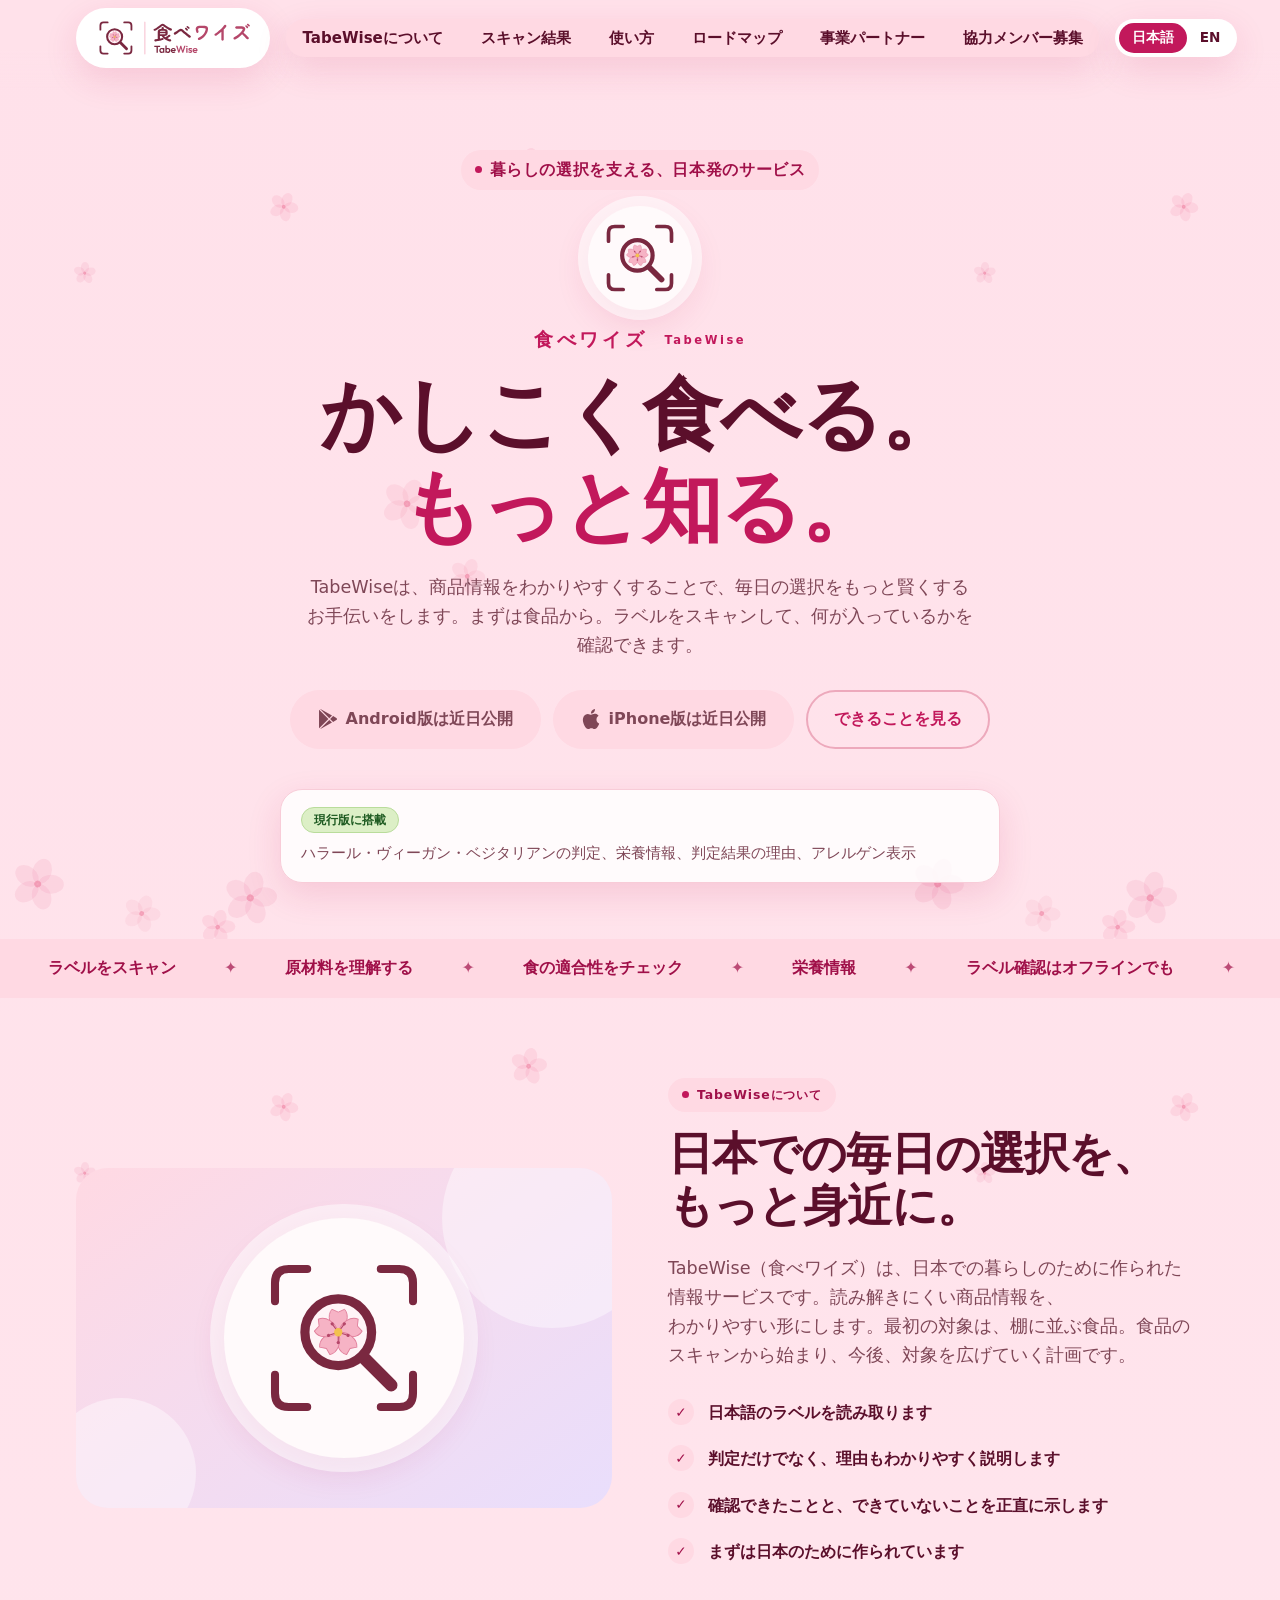
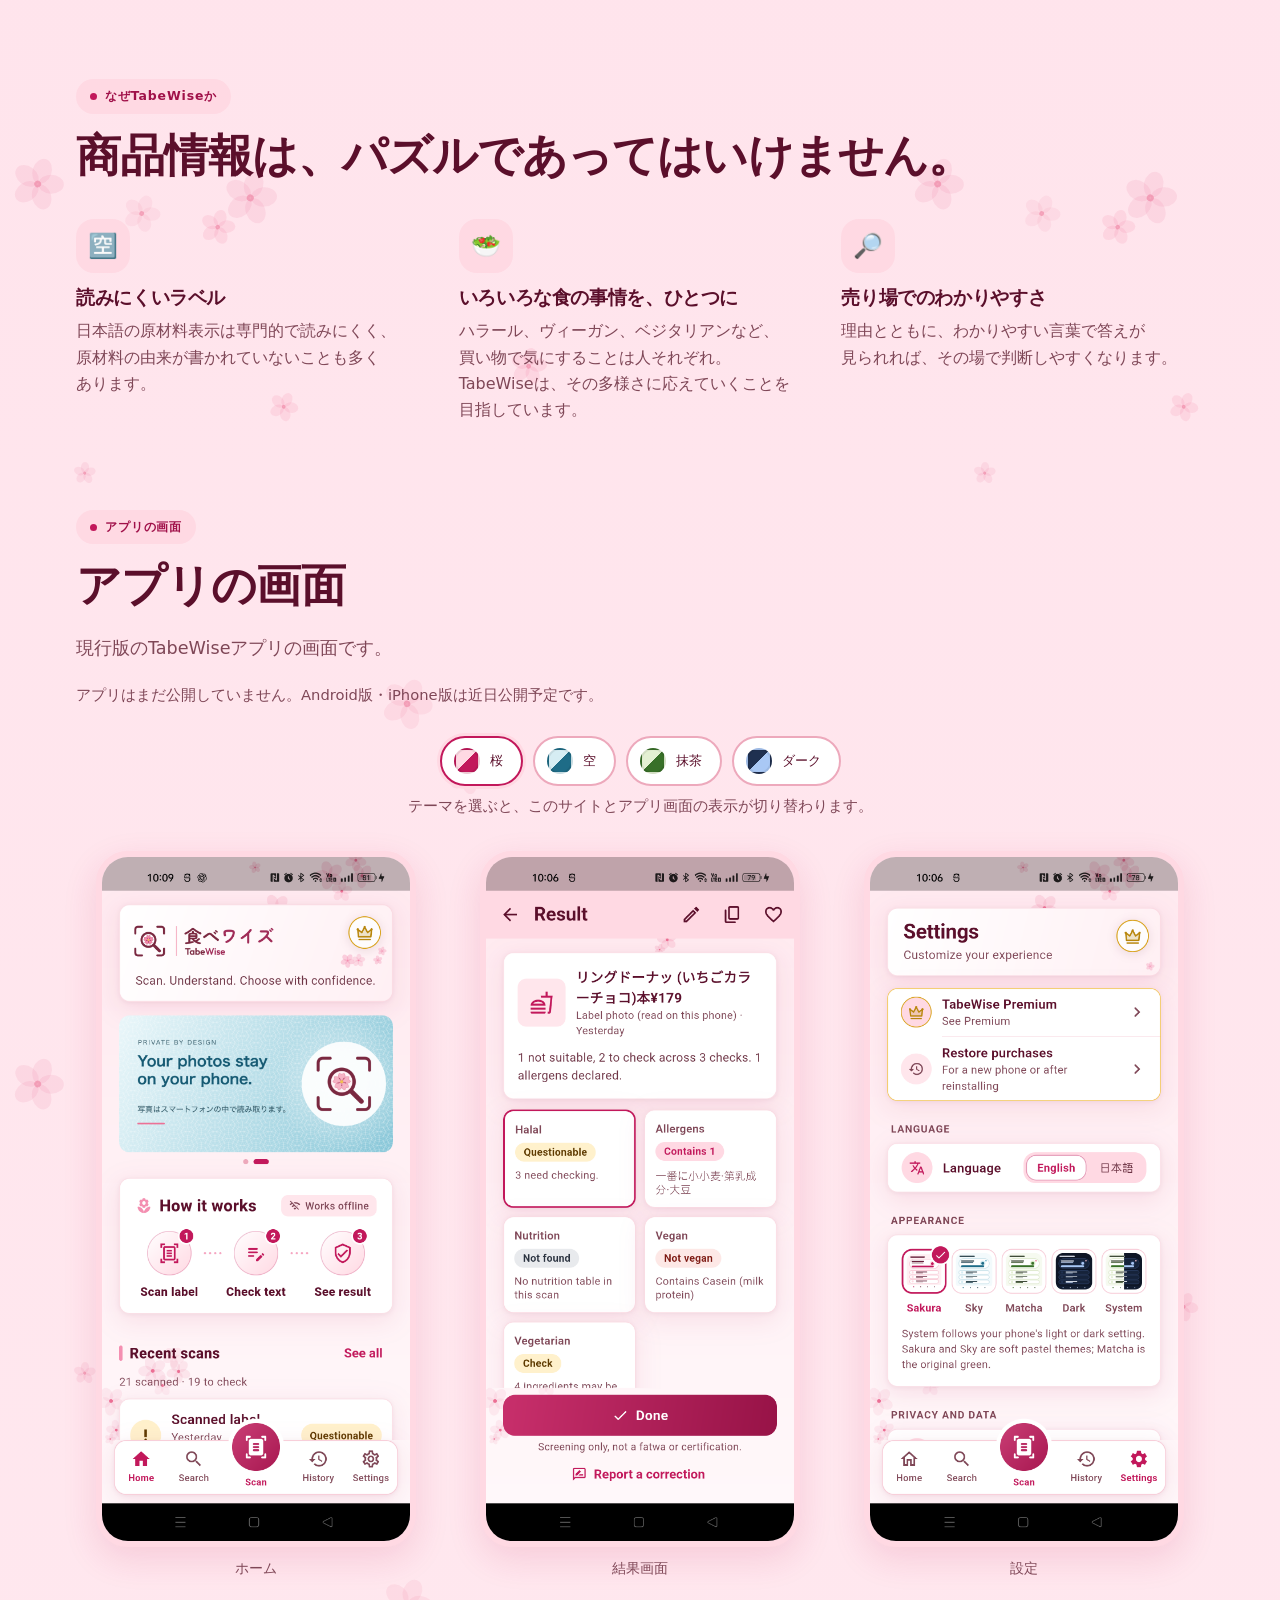
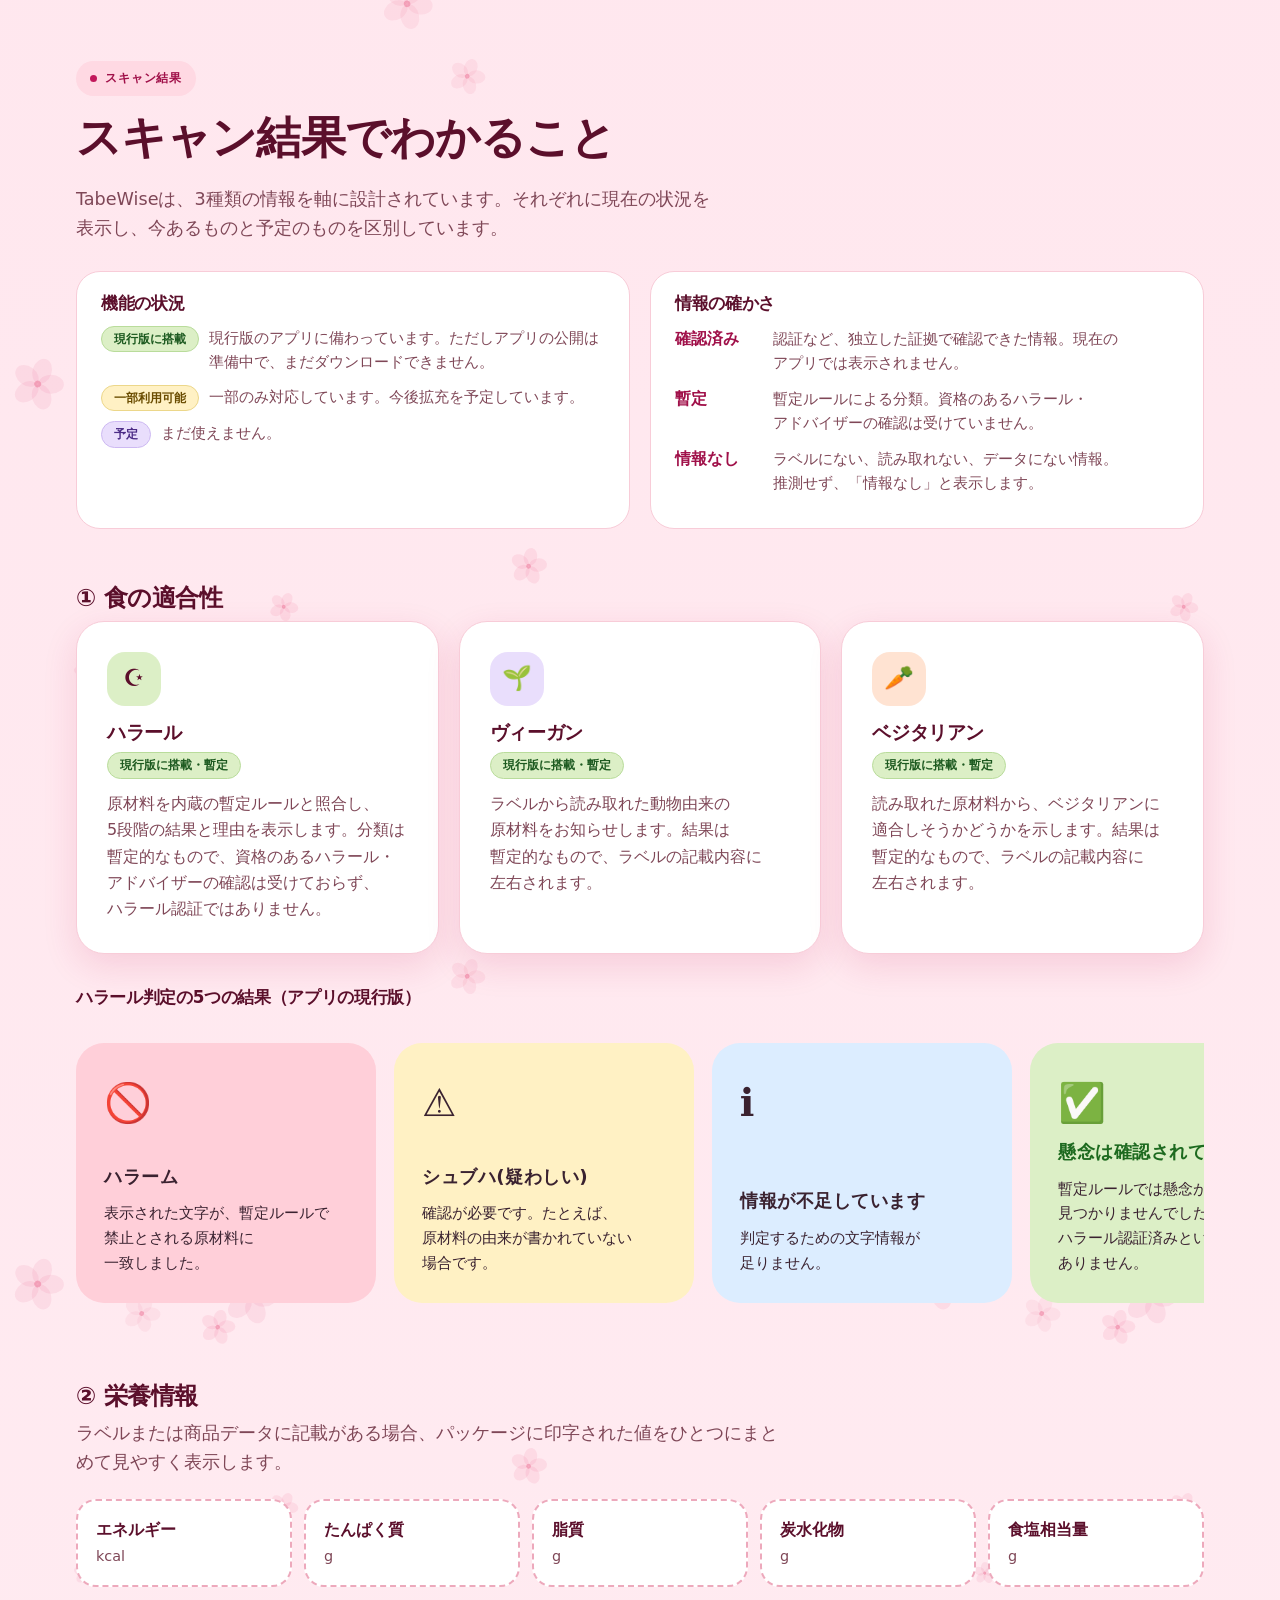
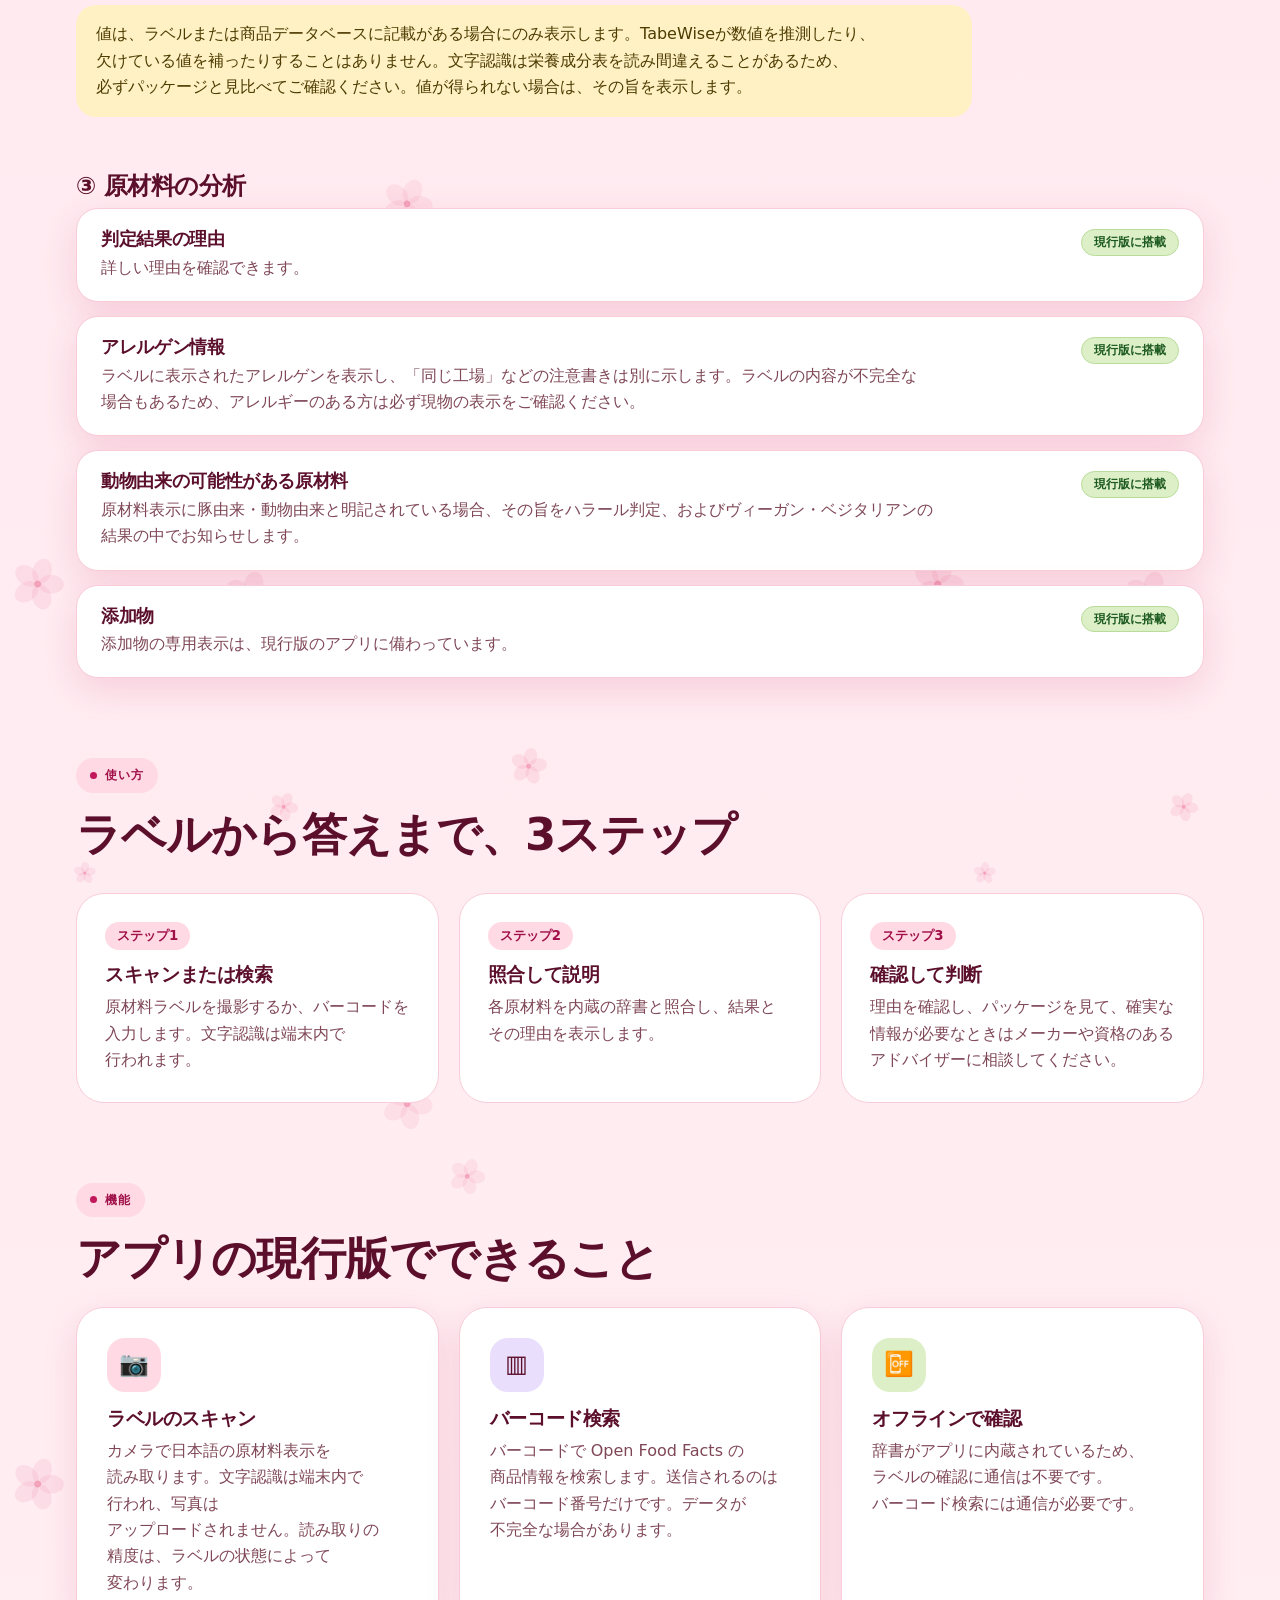
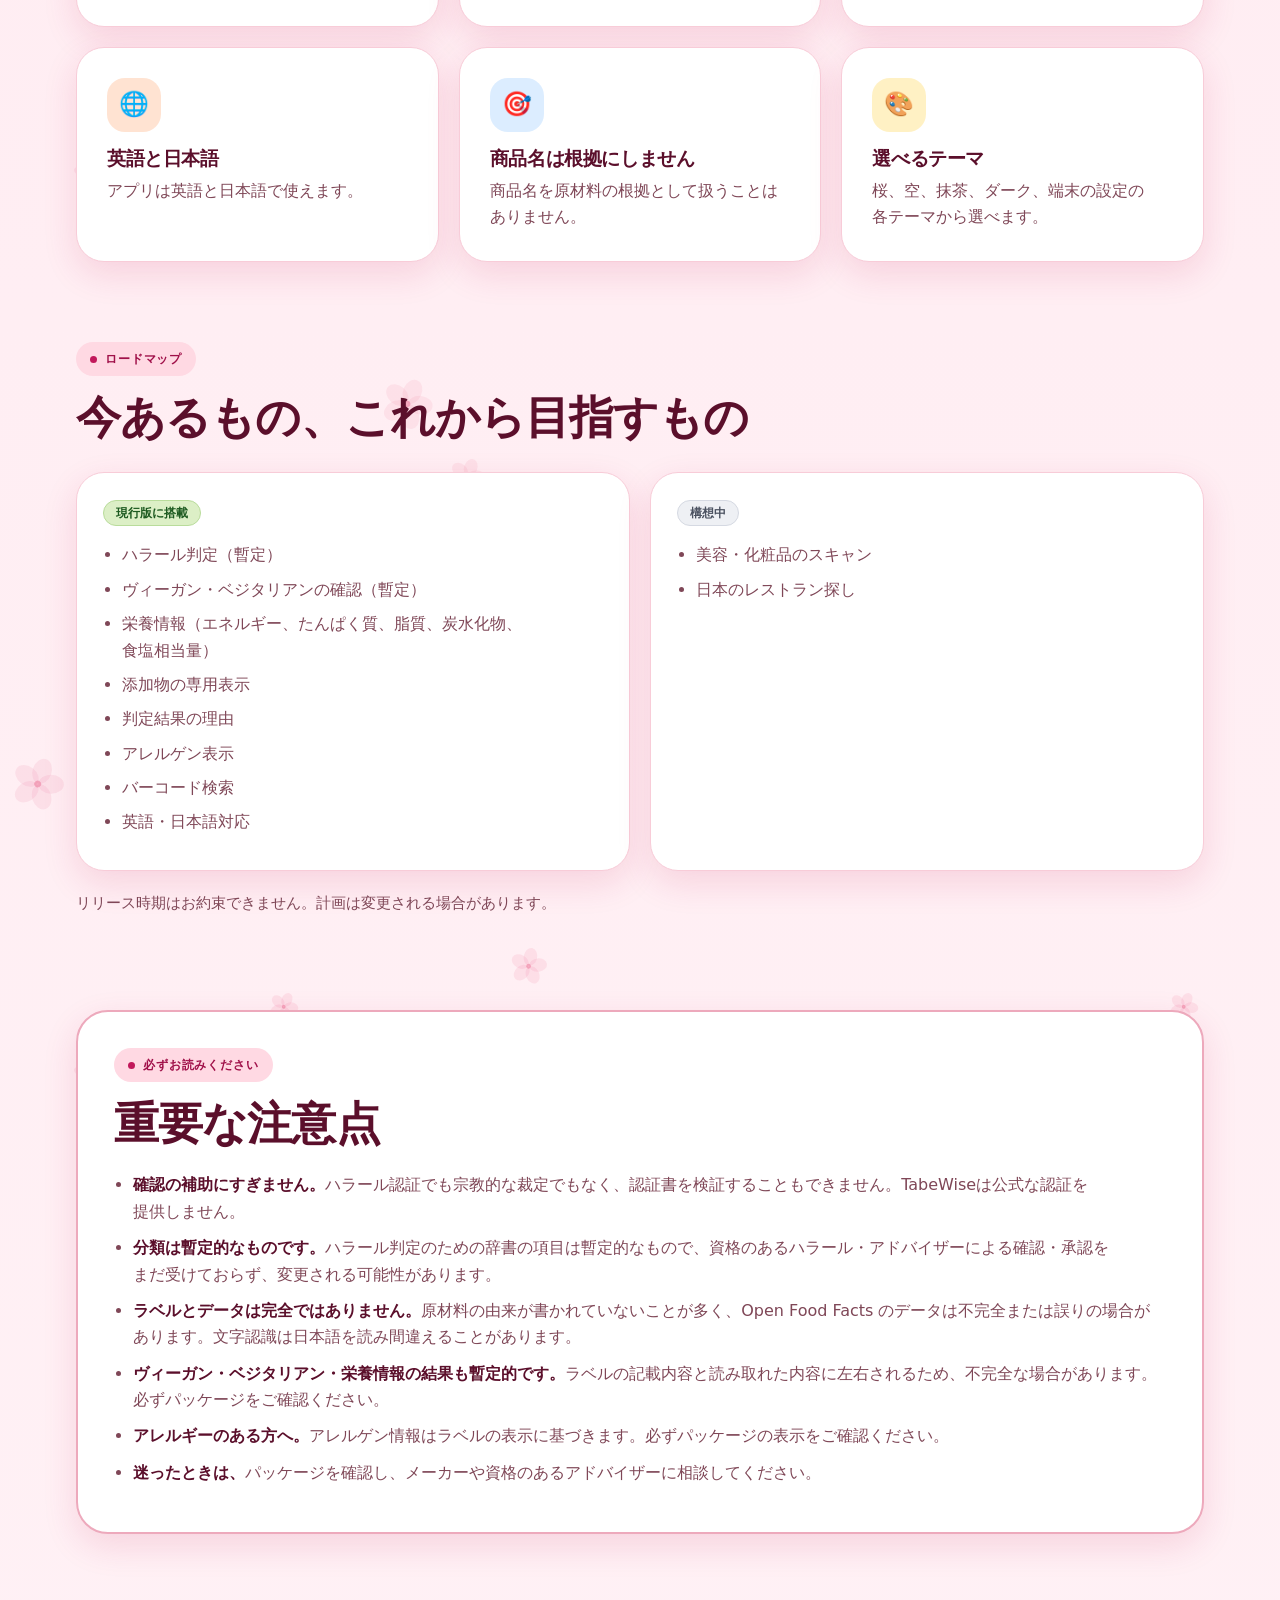
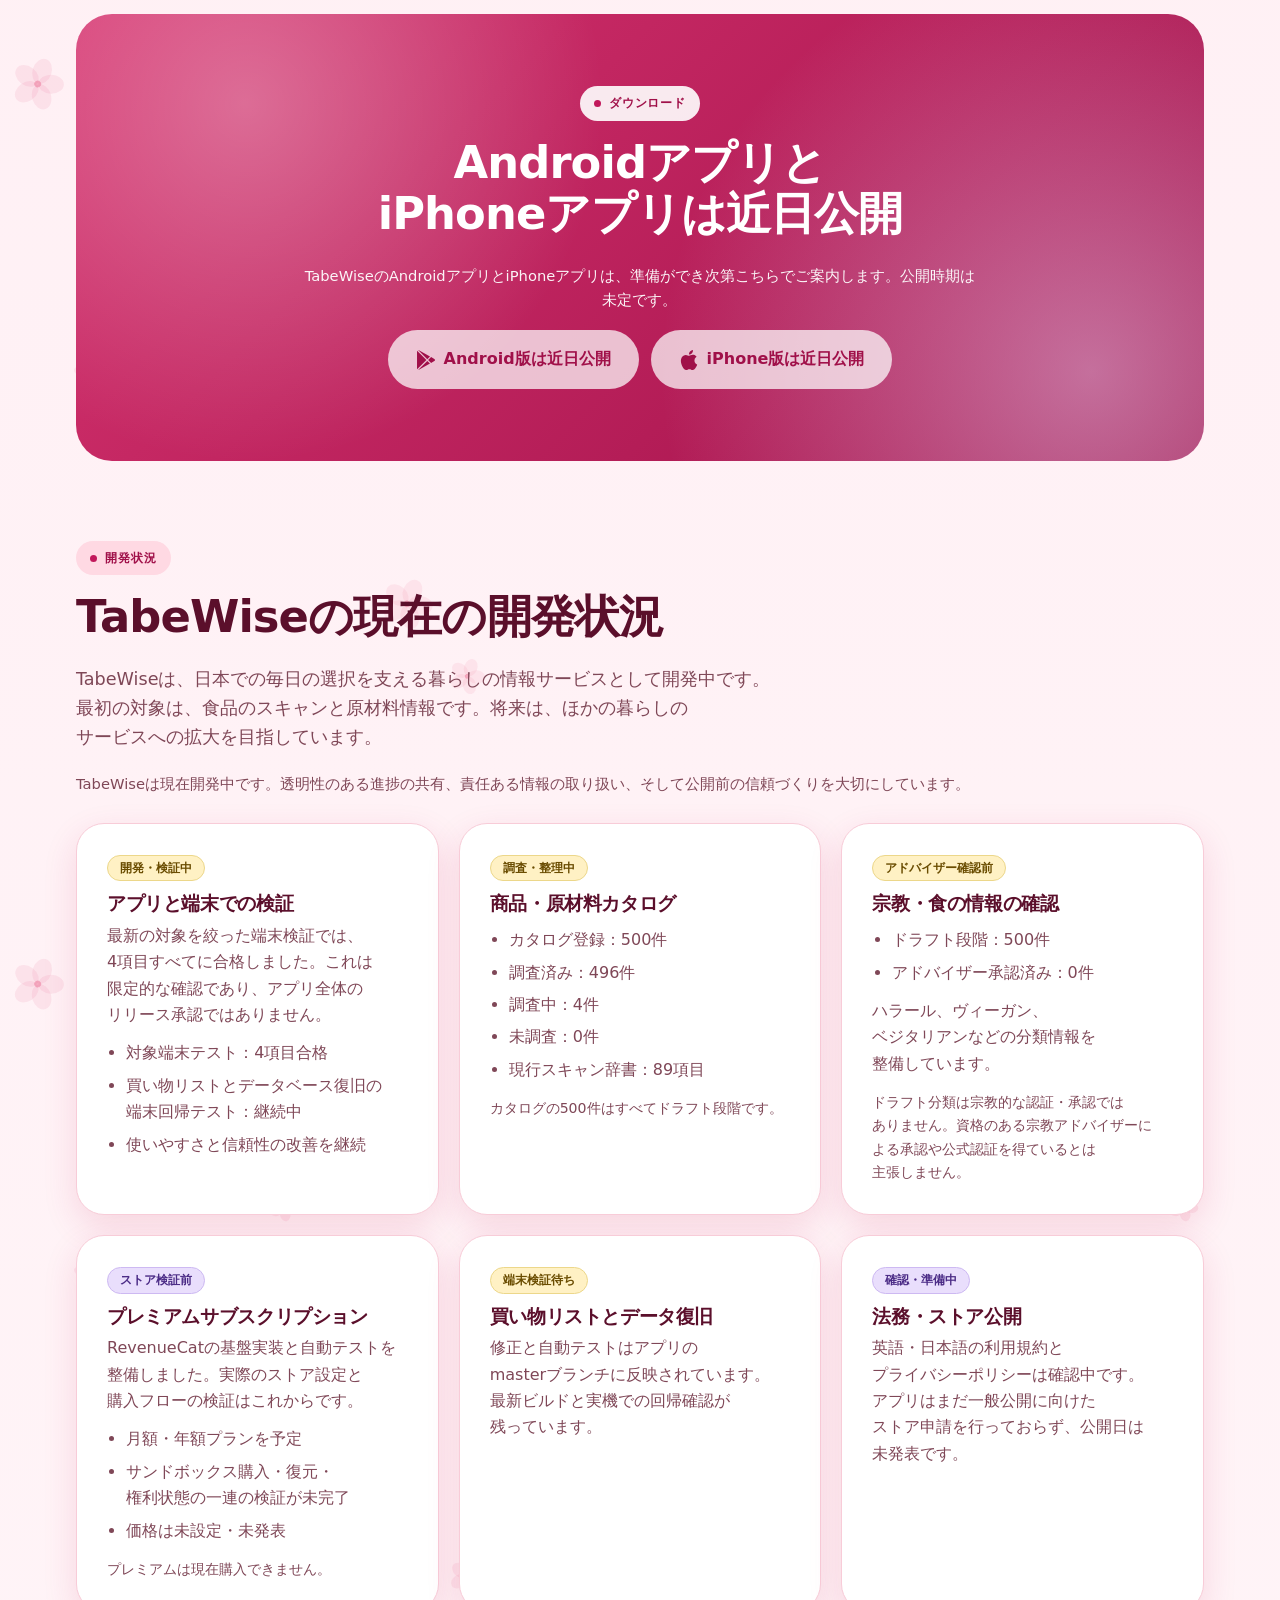
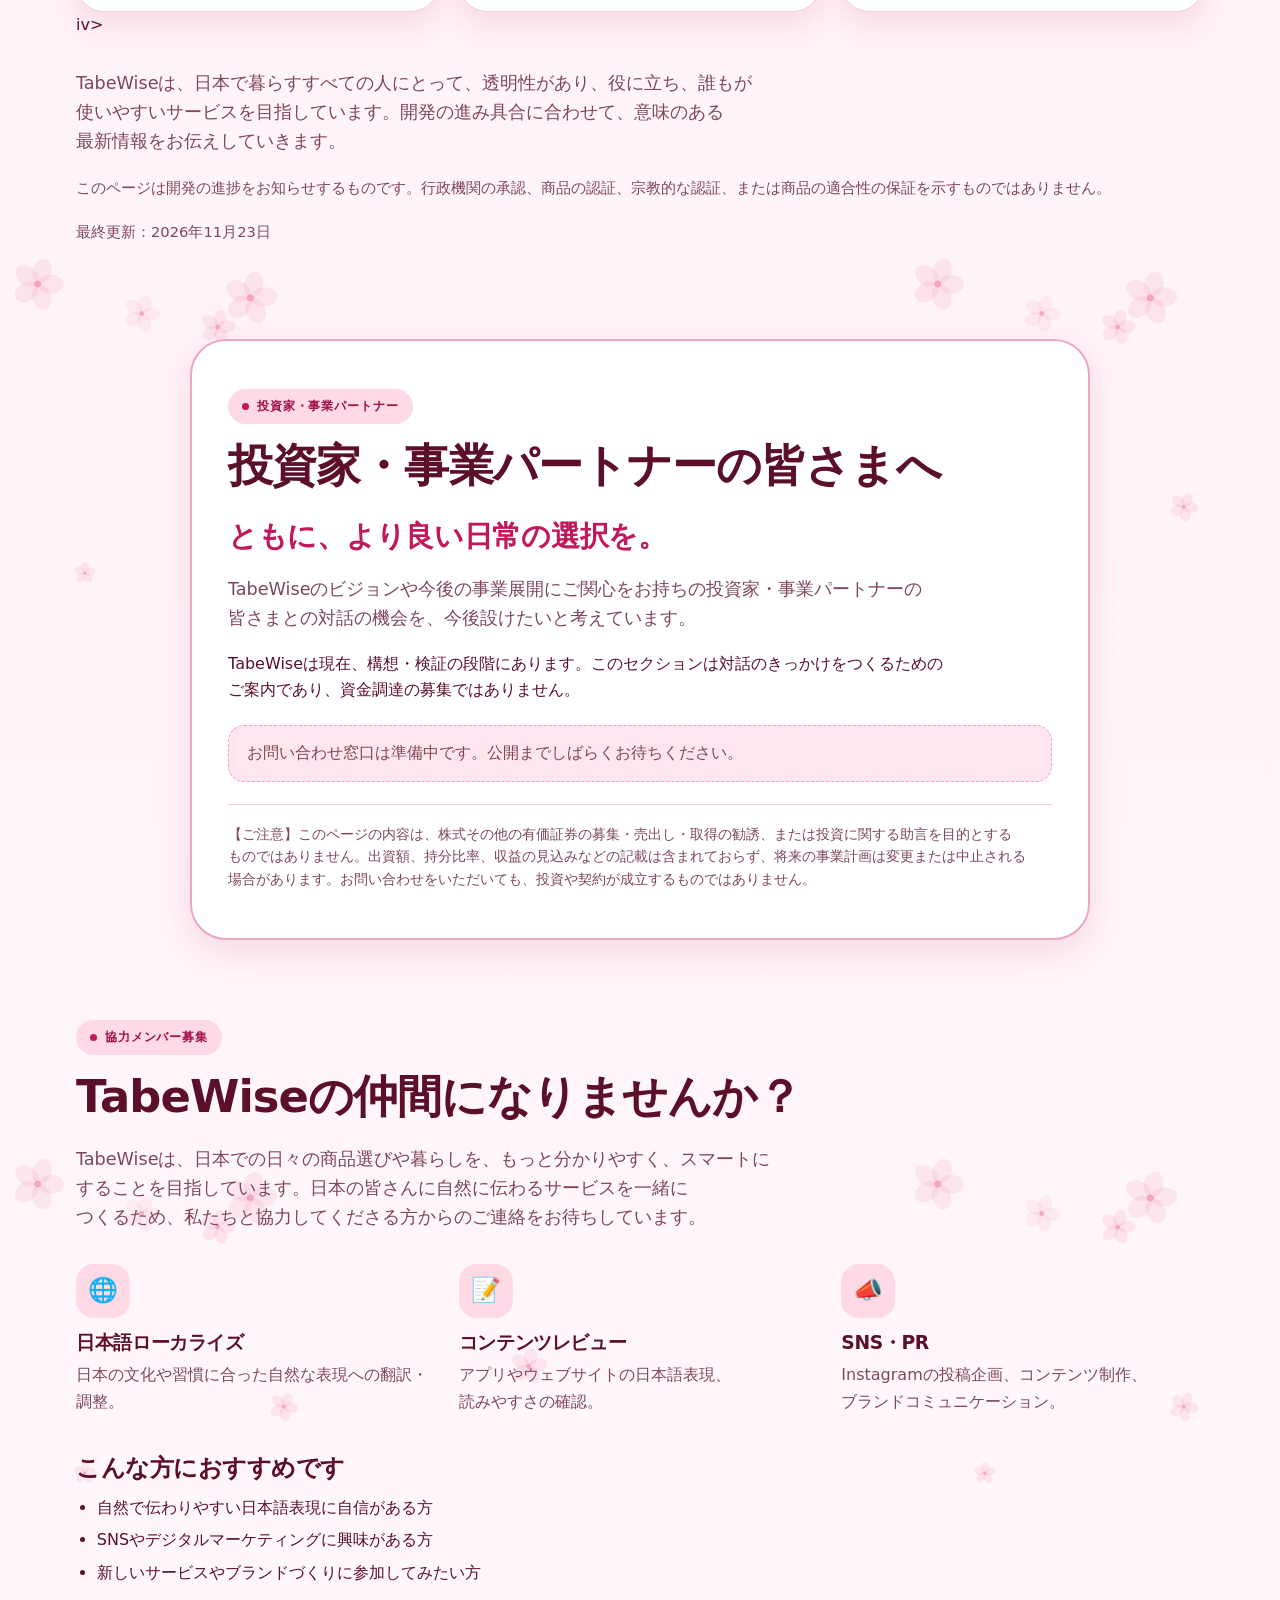
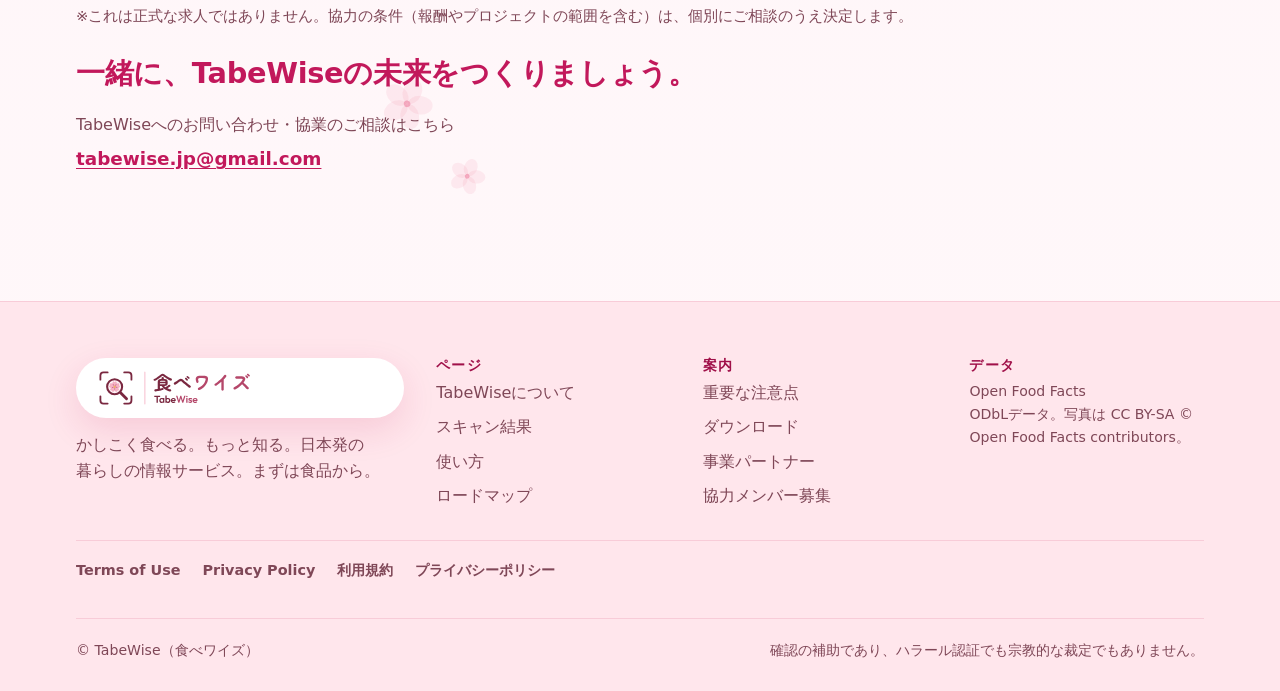
==== commit d457d744: "content(website): align feature and development status copy" ====
--- a/index.html
+++ b/index.html
@@ -319,18 +319,17 @@
     <p class="lead" data-ja="TabeWiseは、日本での毎日の選択を支える暮らしの情報サービスとして開発中です。最初の対象は、食品のスキャンと原材料情報です。将来は、ほかの暮らしのサービスへの拡大を目指しています。">TabeWise is being developed as a Japan-first lifestyle platform to help people make more informed everyday choices. Our initial focus is food product scanning and ingredient information, with additional lifestyle services in the future.</p>
     <p class="fine" data-ja="TabeWiseは現在開発中です。透明性のある進捗の共有、責任ある情報の取り扱い、そして公開前の信頼づくりを大切にしています。">TabeWise is currently under development. We believe in transparent progress, responsible information handling and building user trust before launch.</p>
     <div class="svc three status-cards">
-      <div class="card"><span class="st st-part" data-ja="開発中">In progress</span><h3 data-ja="アプリの開発">Application development</h3><div class="progress" role="progressbar" aria-valuemin="0" aria-valuemax="100" aria-valuenow="75" aria-label="Application development progress: 75% done" data-aria-ja="アプリ開発の進捗：75％完了"><div class="bar" style="width:75%"></div></div><p class="pct" data-ja="75％完了">75% done</p><p data-ja="中核となるモバイルアプリを開発中です。現在の機能：">The core mobile app is under active development. Current features include:</p><ul><li data-ja="食品ラベルのスキャン">Food label scanning</li><li data-ja="原材料の検索と情報の確認">Ingredient search and information lookup</li><li data-ja="商品・原材料の判定結果">Product and ingredient screening results</li><li data-ja="端末内のスキャン履歴とお気に入り">Local scan history and favourites</li><li data-ja="英語・日本語対応">English and Japanese support</li><li data-ja="複数のテーマ">Multiple appearance themes</li><li data-ja="端末内での写真処理と、プライバシーに配慮した設計">On-device photo processing and privacy-conscious design</li></ul><p class="fine" data-ja="使いやすさ、信頼性、全体の使い心地の改善を続けています。">We are continuing to improve usability, reliability and the overall experience.</p></div>
-      <div class="card"><span class="st st-now" data-ja="完了">Done</span><h3 data-ja="商品・原材料の情報">Product and ingredient information</h3><div class="progress" role="progressbar" aria-valuemin="0" aria-valuemax="100" aria-valuenow="100" aria-label="Product and ingredient information progress: 100% done" data-aria-ja="商品・原材料の情報の進捗：100％完了"><div class="bar" style="width:100%"></div></div><p class="pct" data-ja="100％完了">100% done</p><ul><li data-ja="カタログ登録：500件">500 catalogue records</li><li data-ja="調査済み：496件">496 researched records</li><li data-ja="調査中：4件">4 records in progress</li><li data-ja="未調査：0件">0 unresearched records</li></ul><p data-ja="現在スキャンに使用している辞書は89項目です。">The active scanning dictionary currently has 89 entries.</p><p class="fine" data-ja="商品の判定をより分かりやすくするため、情報の調査と整理を進めています。">Information is being researched and organised to support more understandable product screening.</p></div>
-      <div class="card"><span class="st st-now" data-ja="完了">Done</span><h3 data-ja="宗教・食の情報の確認">Religious and dietary information review</h3><div class="progress" role="progressbar" aria-valuemin="0" aria-valuemax="100" aria-valuenow="100" aria-label="Religious and dietary information review progress: 100% done" data-aria-ja="宗教・食の情報の確認の進捗：100％完了"><div class="bar" style="width:100%"></div></div><p class="pct" data-ja="100％完了">100% done</p><p data-ja="ハラール、ヴィーガン、ベジタリアンなど、食に関する配慮についての判定情報を整備しています。">TabeWise is developing screening information on dietary considerations such as halal, vegan and vegetarian.</p><ul><li data-ja="ドラフトの確認段階：500件">500 records in draft review</li><li data-ja="アドバイザーによる承認済み：0件">0 adviser-approved records</li></ul><p class="fine" data-ja="&lt;b&gt;重要：&lt;/b&gt;暫定的な分類は、宗教的な認証や承認ではありません。現時点で、資格のある宗教アドバイザーの承認や公式のハラール認証を得ているとは主張しません。大切な食の要件・宗教上の要件は、必要に応じてご自身でもご確認ください。"><b>Important:</b> draft classifications are not religious certifications or endorsements. No qualified religious adviser approval or official halal certification is claimed at this stage. Please verify important dietary and religious requirements yourself where necessary.</p></div>
-      <div class="card"><span class="st st-plan" data-ja="準備中">In preparation</span><h3 data-ja="プレミアム（有料プラン）の準備">Premium subscription</h3><div class="progress" role="progressbar" aria-valuemin="0" aria-valuemax="100" aria-valuenow="75" aria-label="Premium subscription progress: 75% done" data-aria-ja="プレミアムプランの進捗：75％完了"><div class="bar" style="width:75%"></div></div><p class="pct" data-ja="75％完了">75% done</p><p data-ja="任意で利用できるプレミアムプランを準備しています。予定している内容：">We are preparing an optional Premium subscription. The planned structure includes:</p><ul><li data-ja="月額プレミアム">Monthly Premium</li><li data-ja="年額プレミアム">Annual Premium</li><li data-ja="プレミアム会員はスキャン無制限">Unlimited scanning for Premium users</li></ul><p data-ja="無料プランで予定している上限：1日あたりラベルスキャン最大5回、タグスキャン最大10回。">Planned free tier: up to 5 label scans and up to 10 tag scans per day.</p><p class="fine" data-ja="プランの設定、ストアとの連携、テストは準備中です。価格は未発表で、現在プレミアムはご購入いただけません。">Subscription setup, store integration and testing are still in preparation. Prices have not been announced, and Premium is not currently available for purchase.</p></div>
-      <div class="card"><span class="st st-idea" data-ja="未申請">Not yet submitted</span><h3 data-ja="アプリストアへの公開準備">App store preparation</h3><div class="progress" role="progressbar" aria-valuemin="0" aria-valuemax="100" aria-valuenow="0" aria-label="App store preparation progress: 0% done" data-aria-ja="アプリストアへの公開準備の進捗：0％完了"><div class="bar" style="width:0%"></div></div><p class="pct" data-ja="0％完了">0% done</p><p data-ja="Google PlayおよびApp Storeでの将来の配信に向けて準備しています。開発者アカウントの設定、ストアの設定、テスト、申請は、必要な条件が整い次第進めます。">We are preparing for future distribution through Google Play and the Apple App Store. Developer account setup, store configuration, testing and submission will proceed when the requirements are met.</p><p class="fine" data-ja="TabeWiseは、まだ一般公開のためのストア申請を行っていません。">TabeWise has not been submitted for public store release.</p></div>
-      <div class="card"><span class="st st-plan" data-ja="確認中">Under review</span><h3 data-ja="日本での法務・事業上の要件">Japanese legal and business requirements</h3><div class="progress" role="progressbar" aria-valuemin="0" aria-valuemax="100" aria-valuenow="0" aria-label="Japanese legal and business requirements progress: 0% done" data-aria-ja="日本での法務・事業上の要件の進捗：0％完了"><div class="bar" style="width:0%"></div></div><p class="pct" data-ja="0％完了">0% done</p><p data-ja="日本でTabeWiseを公開・運営するための法務・事業・運用上の要件（事業手続き、消費者向け情報、プライバシー、アプリストアの要件を含む）を確認しています。">We are reviewing the legal, business and operational requirements for launching and operating TabeWise in Japan, including business procedures, consumer information, privacy and app-store requirements.</p><p class="fine" data-ja="この開発状況のお知らせは、行政機関の許認可・認証・承認を得ていることを示すものではありません。">No government licence, certification or approval is claimed by this status update.</p></div>
-      <div class="card"><span class="st st-idea" data-ja="未定">To be announced</span><h3 data-ja="公開時期">Launch schedule</h3><div class="progress" role="progressbar" aria-valuemin="0" aria-valuemax="100" aria-valuenow="0" aria-label="Launch schedule progress: 0% done" data-aria-ja="公開時期の進捗：0％完了"><div class="bar" style="width:0%"></div></div><p class="pct" data-ja="0％完了">0% done</p><p data-ja="正式な公開日はまだ発表していません。公開前に、開発の完了、情報の品質向上、十分なテスト、必要な要件への対応を優先します。">No official launch date has been announced. Our priority is to complete development, improve information quality, test properly and meet the applicable requirements before release.</p></div>
-    </div>
+      <div class="card"><span class="st st-part" data-ja="開発・検証中">Development and validation</span><h3 data-ja="アプリと端末での検証">App and device verification</h3><p data-ja="最新の対象を絞った端末検証では、4項目すべてに合格しました。これは限定的な確認であり、アプリ全体のリリース承認ではありません。">Four checks passed in the latest targeted device-verification run. This is a limited test set, not full-app release sign-off.</p><ul><li data-ja="対象端末テスト：4項目合格">Targeted device checks: 4 passed</li><li data-ja="買い物リストとデータベース復旧の端末回帰テスト：継続中">Shopping-list and database-recovery device regression checks: remaining</li><li data-ja="使いやすさと信頼性の改善を継続">Usability and reliability improvements continue</li></ul></div>
+      <div class="card"><span class="st st-part" data-ja="調査・整理中">Research and curation</span><h3 data-ja="商品・原材料カタログ">Product and ingredient catalogue</h3><ul><li data-ja="カタログ登録：500件">Catalogue records: 500</li><li data-ja="調査済み：496件">Researched: 496</li><li data-ja="調査中：4件">In progress: 4</li><li data-ja="未調査：0件">Unresearched: 0</li><li data-ja="現行スキャン辞書：89項目">Active scanning dictionary: 89 entries</li></ul><p class="fine" data-ja="カタログの500件はすべてドラフト段階です。">All 500 catalogue records remain in draft.</p></div>
+      <div class="card"><span class="st st-part" data-ja="アドバイザー確認前">Awaiting adviser review</span><h3 data-ja="宗教・食の情報の確認">Religious and dietary information review</h3><ul><li data-ja="ドラフト段階：500件">Records in draft: 500</li><li data-ja="アドバイザー承認済み：0件">Adviser-approved: 0</li></ul><p data-ja="ハラール、ヴィーガン、ベジタリアンなどの分類情報を整備しています。">Screening information is being prepared for halal, vegan, vegetarian and other dietary considerations.</p><p class="fine" data-ja="ドラフト分類は宗教的な認証・承認ではありません。資格のある宗教アドバイザーによる承認や公式認証を得ているとは主張しません。">Draft classifications are not religious certifications or endorsements. No qualified religious adviser approval or official certification is claimed.</p></div>
+      <div class="card"><span class="st st-plan" data-ja="ストア検証前">Store validation pending</span><h3 data-ja="プレミアムサブスクリプション">Premium subscription</h3><p data-ja="RevenueCatの基盤実装と自動テストを整備しました。実際のストア設定と購入フローの検証はこれからです。">The RevenueCat foundation and automated tests are implemented. Real store setup and purchase-flow validation are still outstanding.</p><ul><li data-ja="月額・年額プランを予定">Monthly and annual plans intended</li><li data-ja="サンドボックス購入・復元・権利状態の一連の検証が未完了">Sandbox purchase, restore and end-to-end entitlement verification remain</li><li data-ja="価格は未設定・未発表">Prices are not set or announced</li></ul><p class="fine" data-ja="プレミアムは現在購入できません。">Premium is not currently available for purchase.</p></div>
+      <div class="card"><span class="st st-part" data-ja="端末検証待ち">Device verification pending</span><h3 data-ja="買い物リストとデータ復旧">Shopping lists and data recovery</h3><p data-ja="修正と自動テストはアプリのmasterブランチに反映されています。最新ビルドと実機での回帰確認が残っています。">Fixes and automated tests are present on the app's master branch. Latest-build and real-device regression verification remain.</p></div>
+      <div class="card"><span class="st st-plan" data-ja="確認・準備中">Under review and in preparation</span><h3 data-ja="法務・ストア公開">Legal review and store release</h3><p data-ja="英語・日本語の利用規約とプライバシーポリシーは確認中です。アプリはまだ一般公開に向けたストア申請を行っておらず、公開日は未発表です。">The English and Japanese Terms and Privacy pages remain under review. The app has not been submitted for public app-store release, and no launch date has been announced.</p></div>
+    </div>iv>
     <div class="status-foot">
       <p class="lead" data-ja="TabeWiseは、日本で暮らすすべての人にとって、透明性があり、役に立ち、誰もが使いやすいサービスを目指しています。開発の進み具合に合わせて、意味のある最新情報をお伝えしていきます。">We aim to make TabeWise a transparent, useful and inclusive platform for everyone living in Japan. We will keep sharing meaningful development updates as the project progresses.</p>
       <p class="fine" data-ja="このページは開発の進捗をお知らせするものです。行政機関の承認、商品の認証、宗教的な認証、または商品の適合性の保証を示すものではありません。">This page describes development progress only. It is not government approval, product certification, religious certification or a guarantee of product suitability.</p>
-      <p class="fine" data-ja="最終更新：2026年11月19日">Last updated: 19 November 2026</p>
+      <p class="fine" data-ja="最終更新：2026年11月23日">Last updated: 23 November 2026</p>
     </div>
   </div>
 </section>
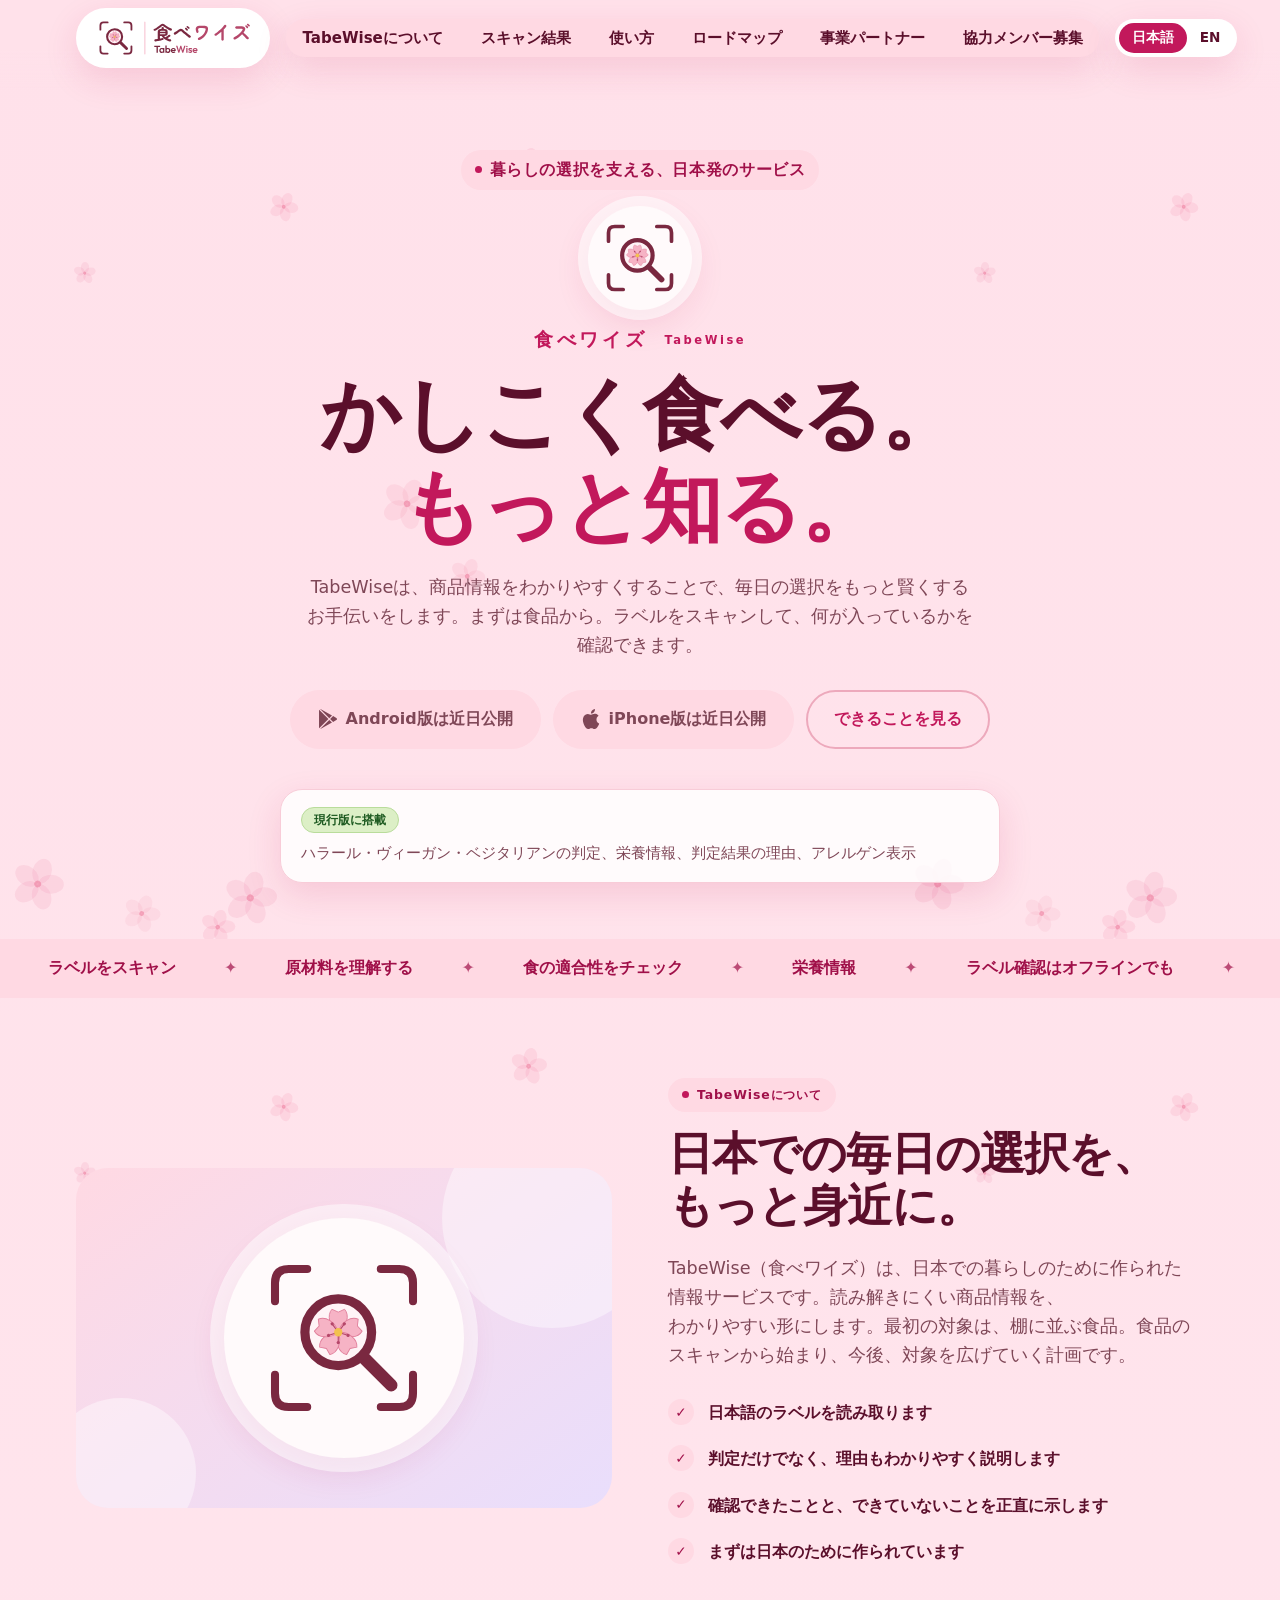
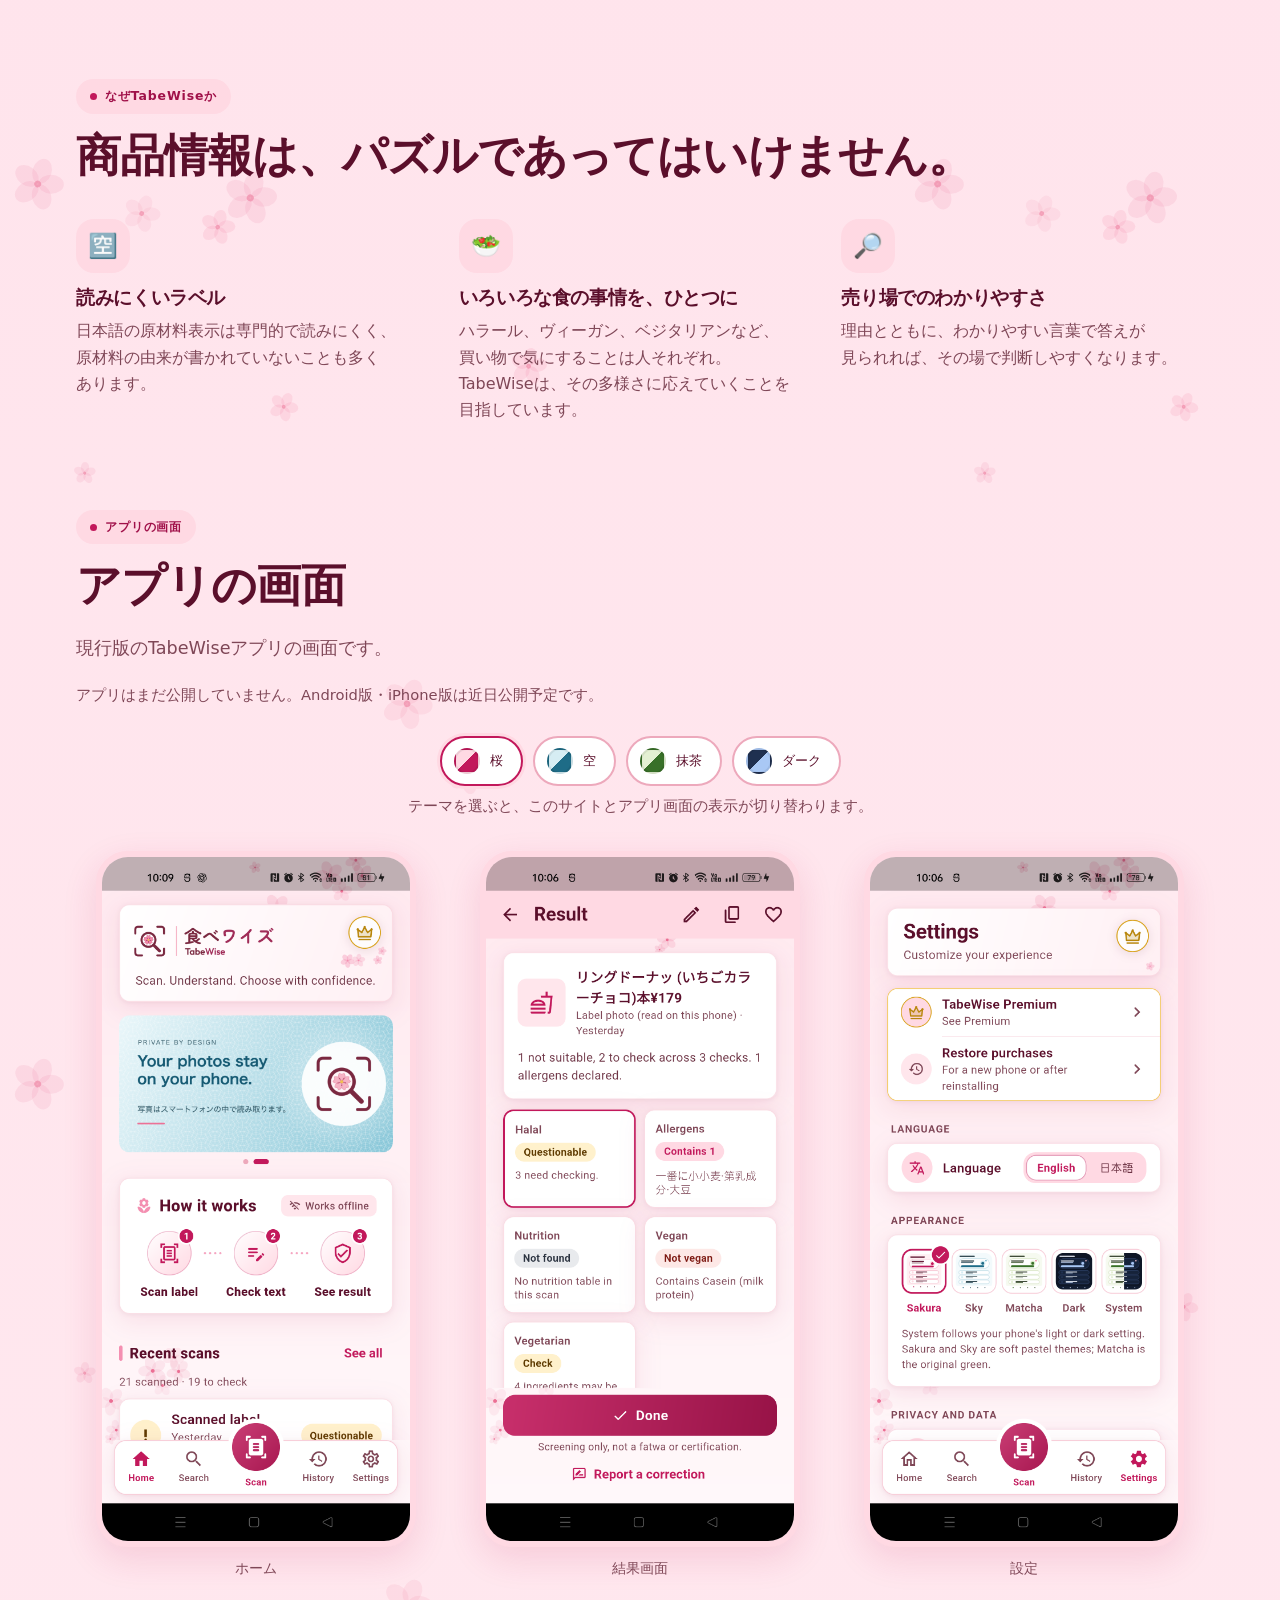
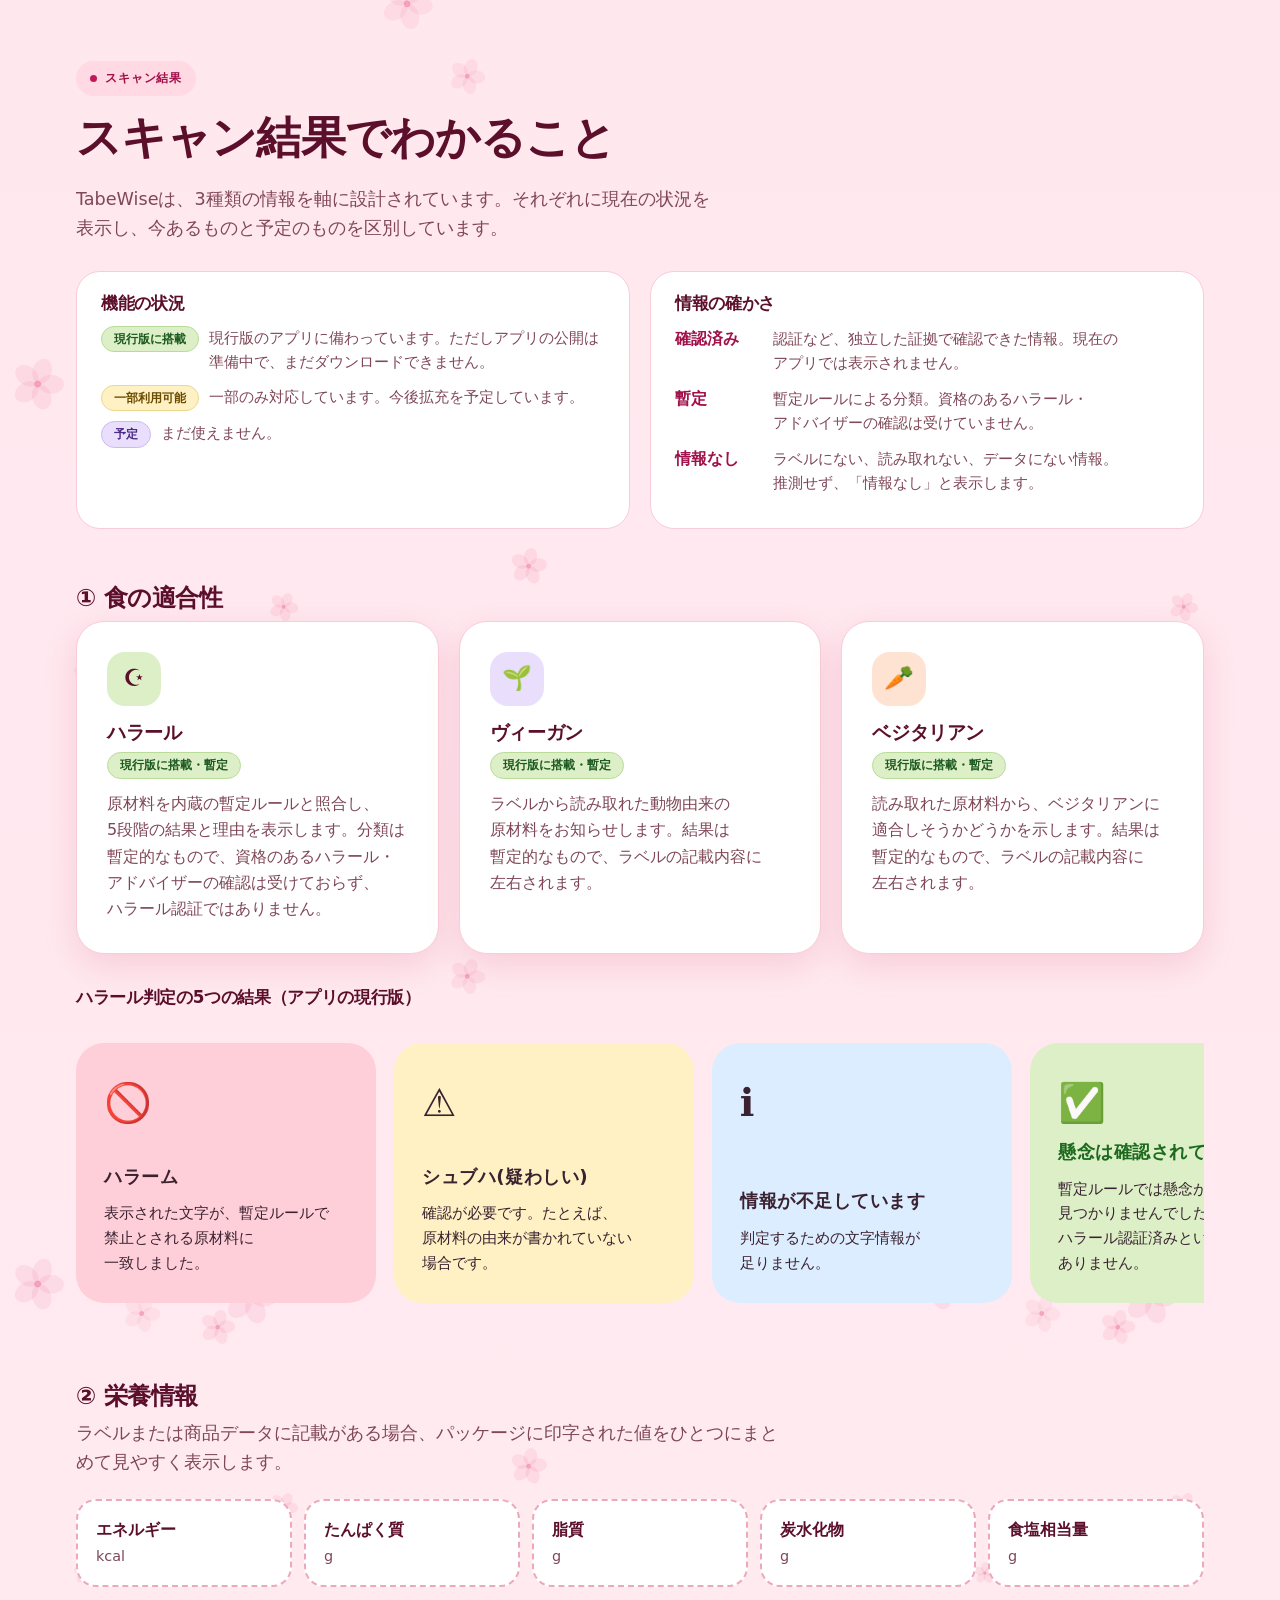
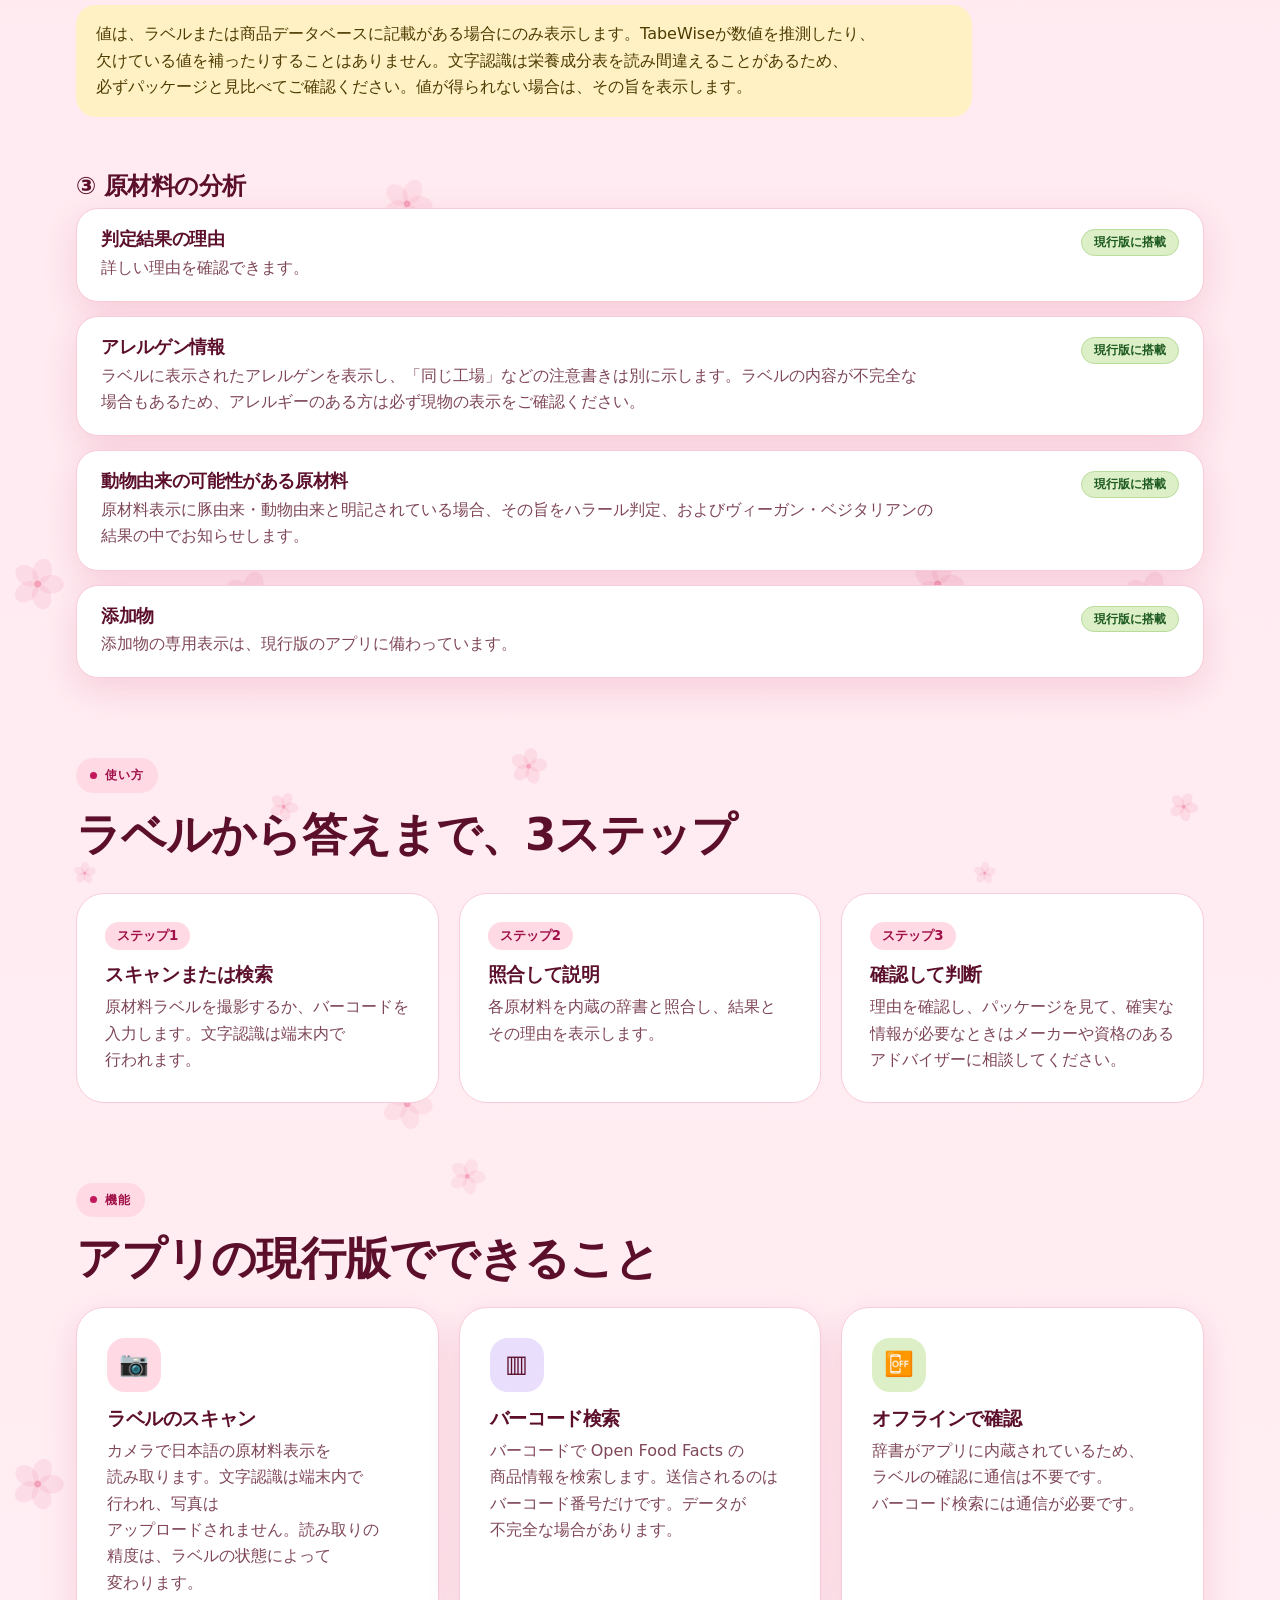
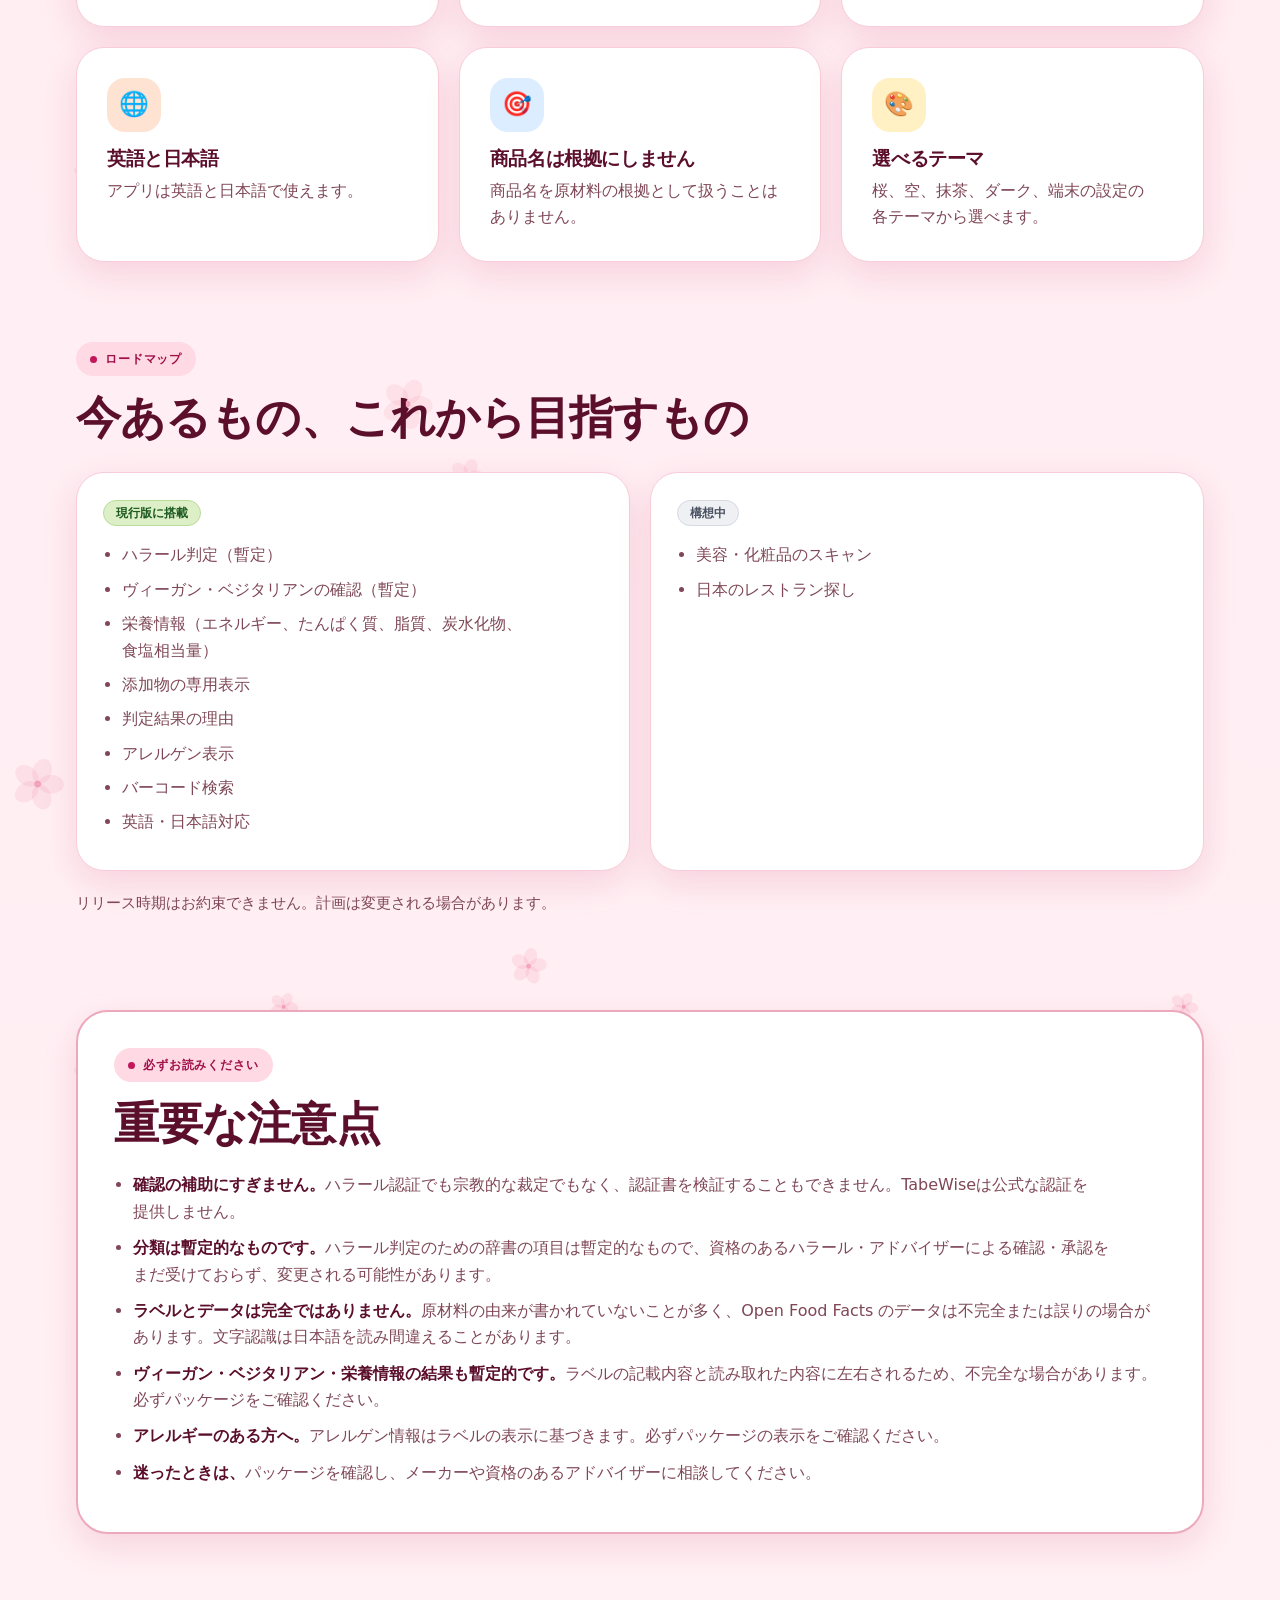
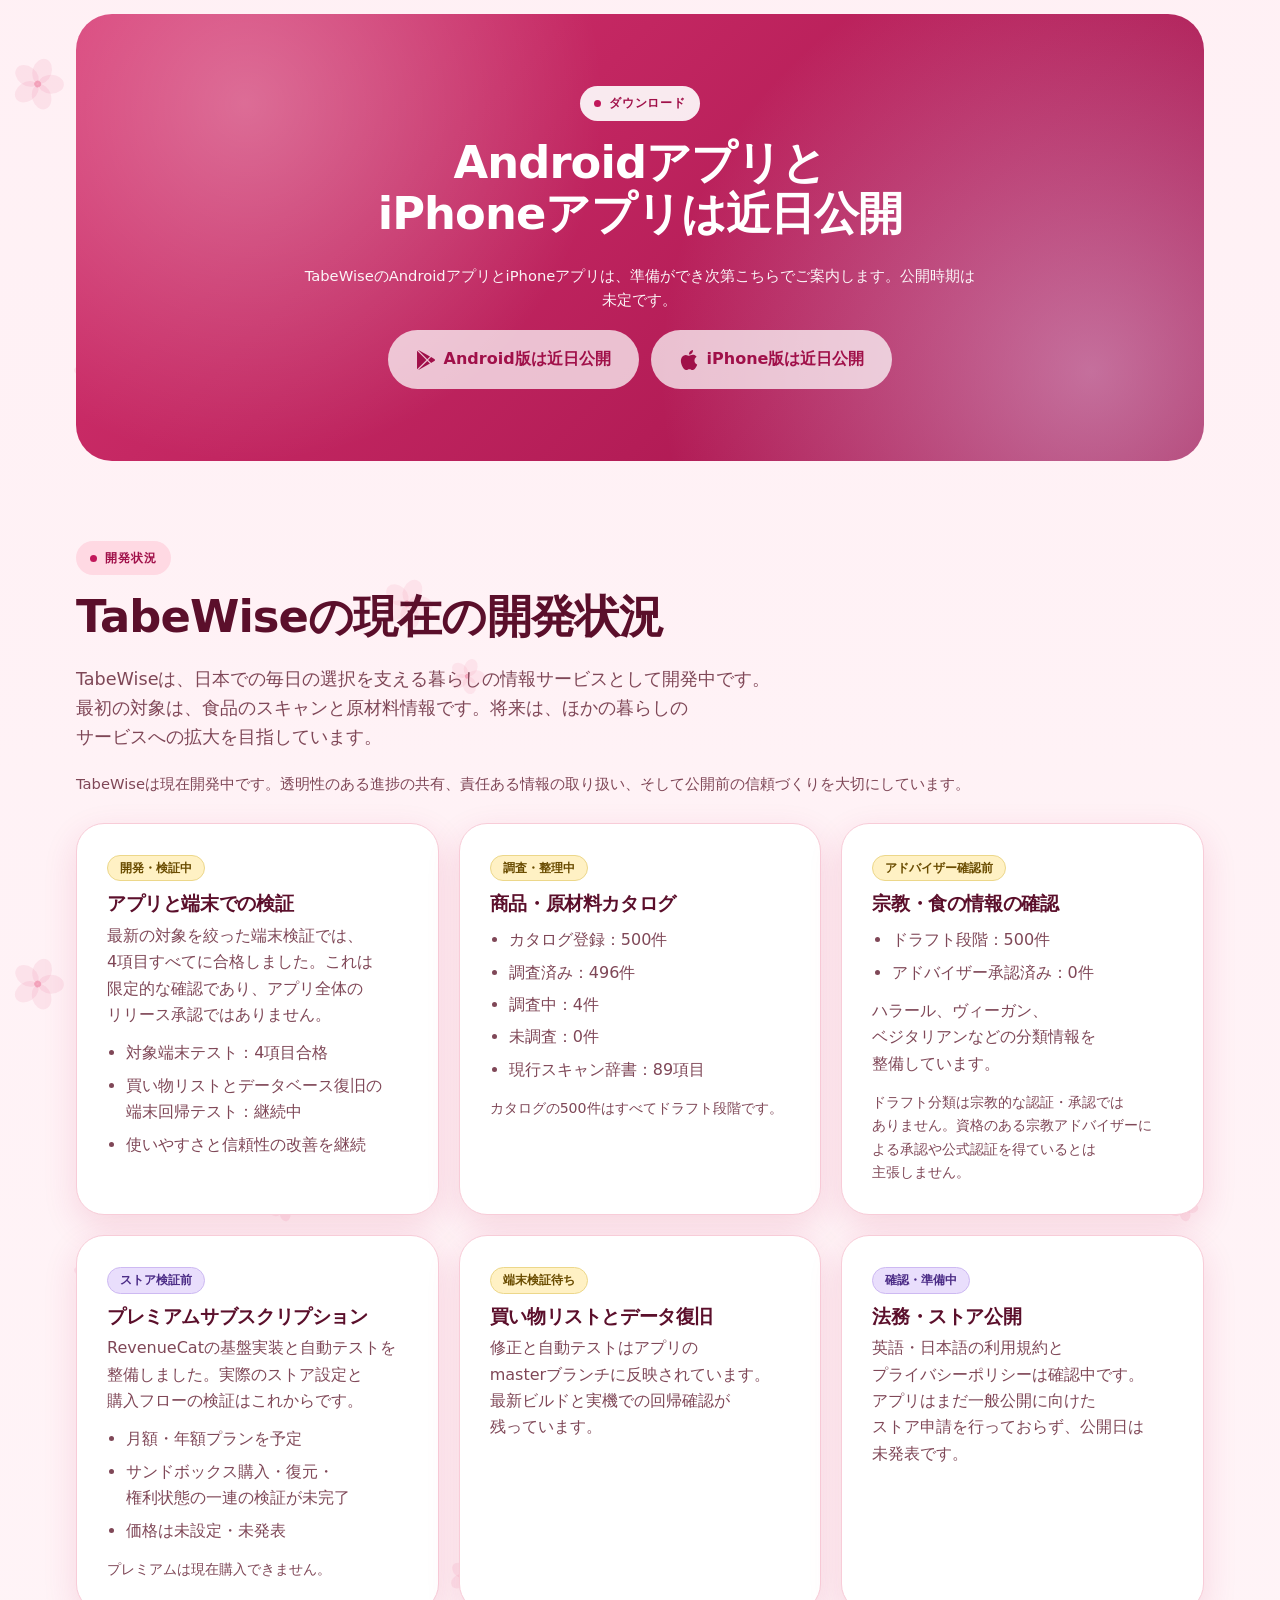
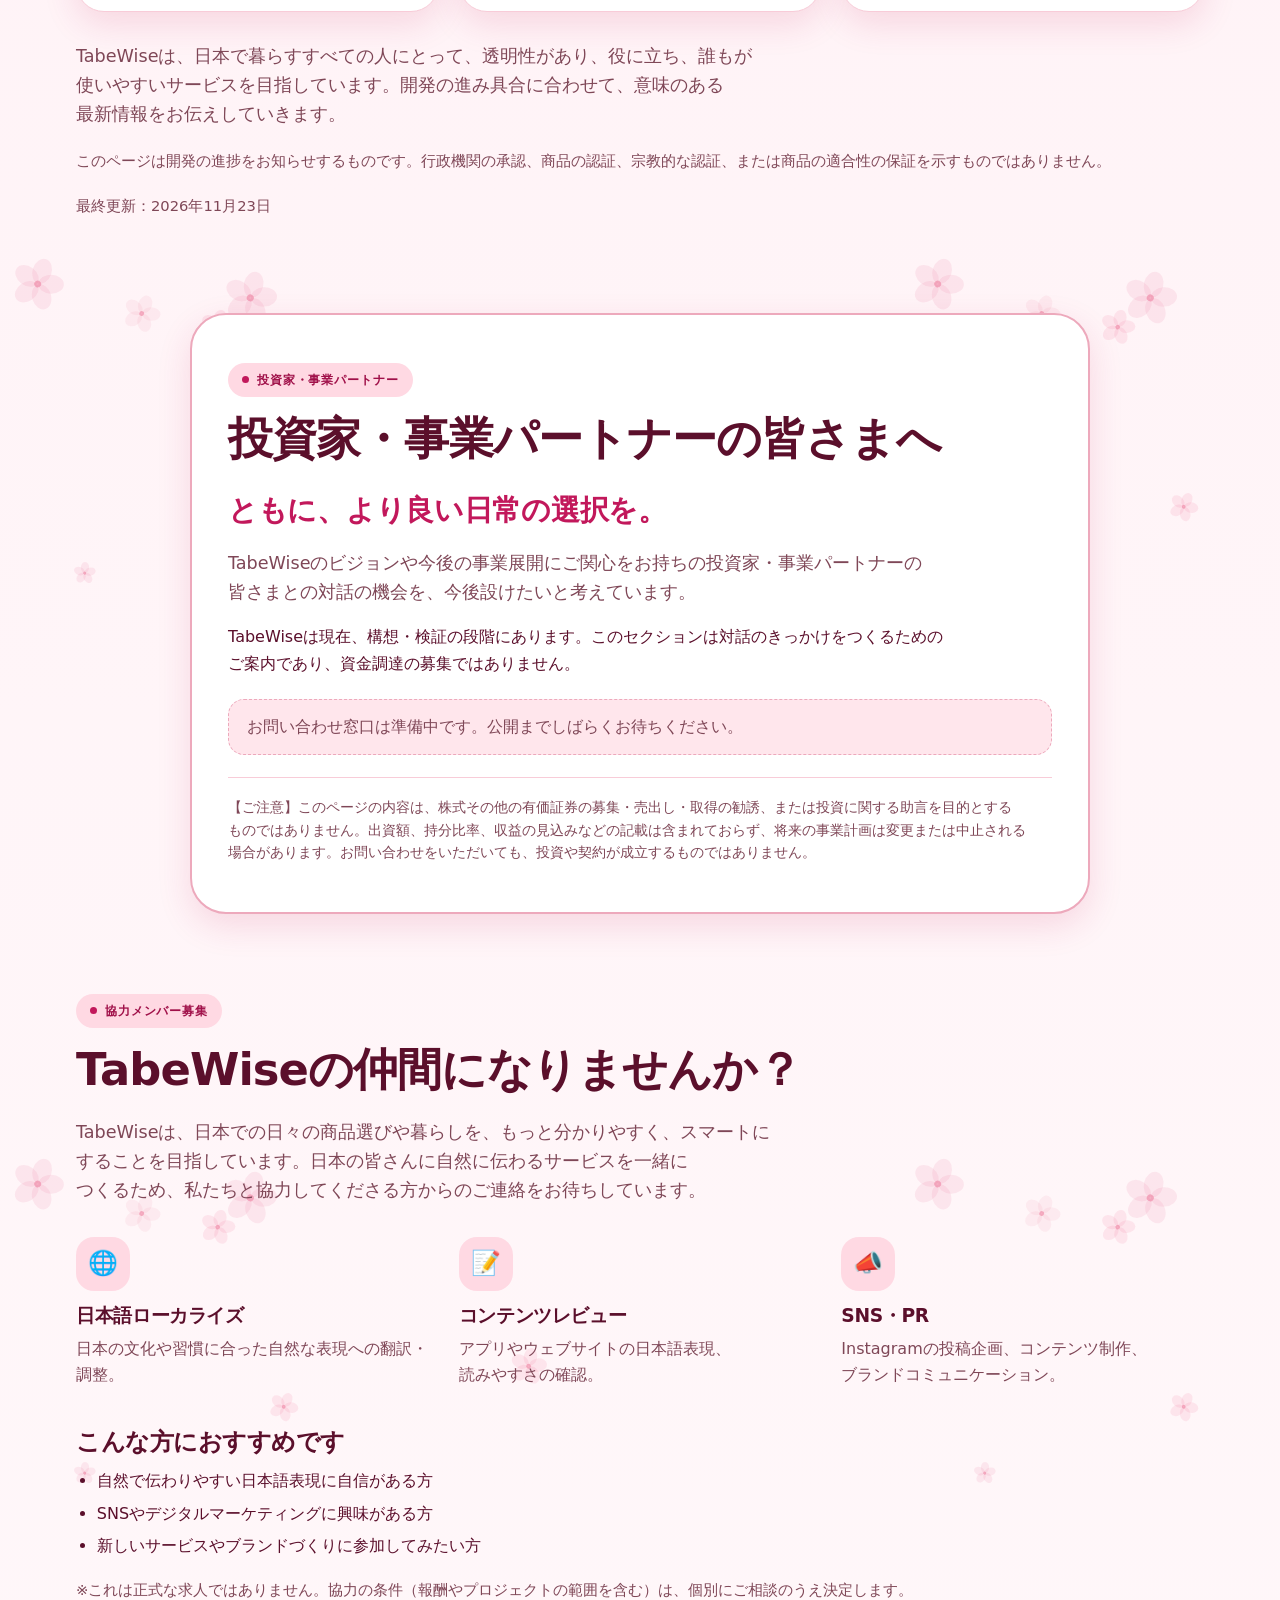
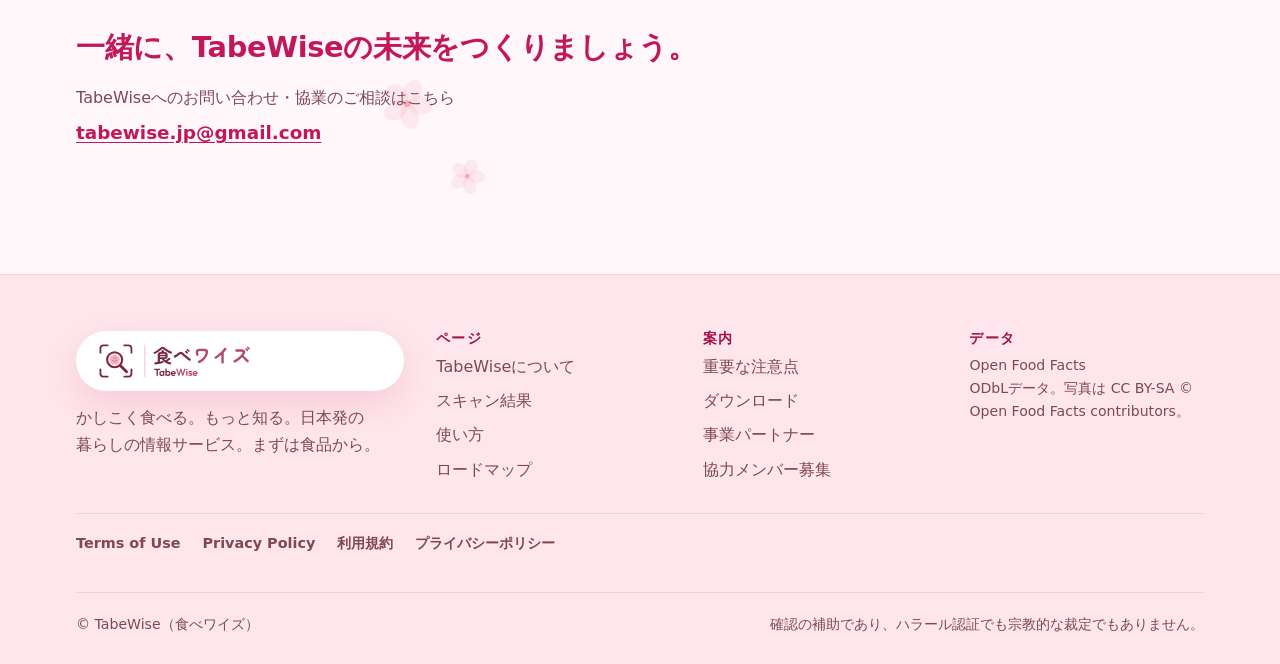
==== commit e62ac269: "fix(website): correct development status markup" ====
--- a/index.html
+++ b/index.html
@@ -325,7 +325,7 @@
       <div class="card"><span class="st st-plan" data-ja="ストア検証前">Store validation pending</span><h3 data-ja="プレミアムサブスクリプション">Premium subscription</h3><p data-ja="RevenueCatの基盤実装と自動テストを整備しました。実際のストア設定と購入フローの検証はこれからです。">The RevenueCat foundation and automated tests are implemented. Real store setup and purchase-flow validation are still outstanding.</p><ul><li data-ja="月額・年額プランを予定">Monthly and annual plans intended</li><li data-ja="サンドボックス購入・復元・権利状態の一連の検証が未完了">Sandbox purchase, restore and end-to-end entitlement verification remain</li><li data-ja="価格は未設定・未発表">Prices are not set or announced</li></ul><p class="fine" data-ja="プレミアムは現在購入できません。">Premium is not currently available for purchase.</p></div>
       <div class="card"><span class="st st-part" data-ja="端末検証待ち">Device verification pending</span><h3 data-ja="買い物リストとデータ復旧">Shopping lists and data recovery</h3><p data-ja="修正と自動テストはアプリのmasterブランチに反映されています。最新ビルドと実機での回帰確認が残っています。">Fixes and automated tests are present on the app's master branch. Latest-build and real-device regression verification remain.</p></div>
       <div class="card"><span class="st st-plan" data-ja="確認・準備中">Under review and in preparation</span><h3 data-ja="法務・ストア公開">Legal review and store release</h3><p data-ja="英語・日本語の利用規約とプライバシーポリシーは確認中です。アプリはまだ一般公開に向けたストア申請を行っておらず、公開日は未発表です。">The English and Japanese Terms and Privacy pages remain under review. The app has not been submitted for public app-store release, and no launch date has been announced.</p></div>
-    </div>iv>
+    </div>
     <div class="status-foot">
       <p class="lead" data-ja="TabeWiseは、日本で暮らすすべての人にとって、透明性があり、役に立ち、誰もが使いやすいサービスを目指しています。開発の進み具合に合わせて、意味のある最新情報をお伝えしていきます。">We aim to make TabeWise a transparent, useful and inclusive platform for everyone living in Japan. We will keep sharing meaningful development updates as the project progresses.</p>
       <p class="fine" data-ja="このページは開発の進捗をお知らせするものです。行政機関の承認、商品の認証、宗教的な認証、または商品の適合性の保証を示すものではありません。">This page describes development progress only. It is not government approval, product certification, religious certification or a guarantee of product suitability.</p>
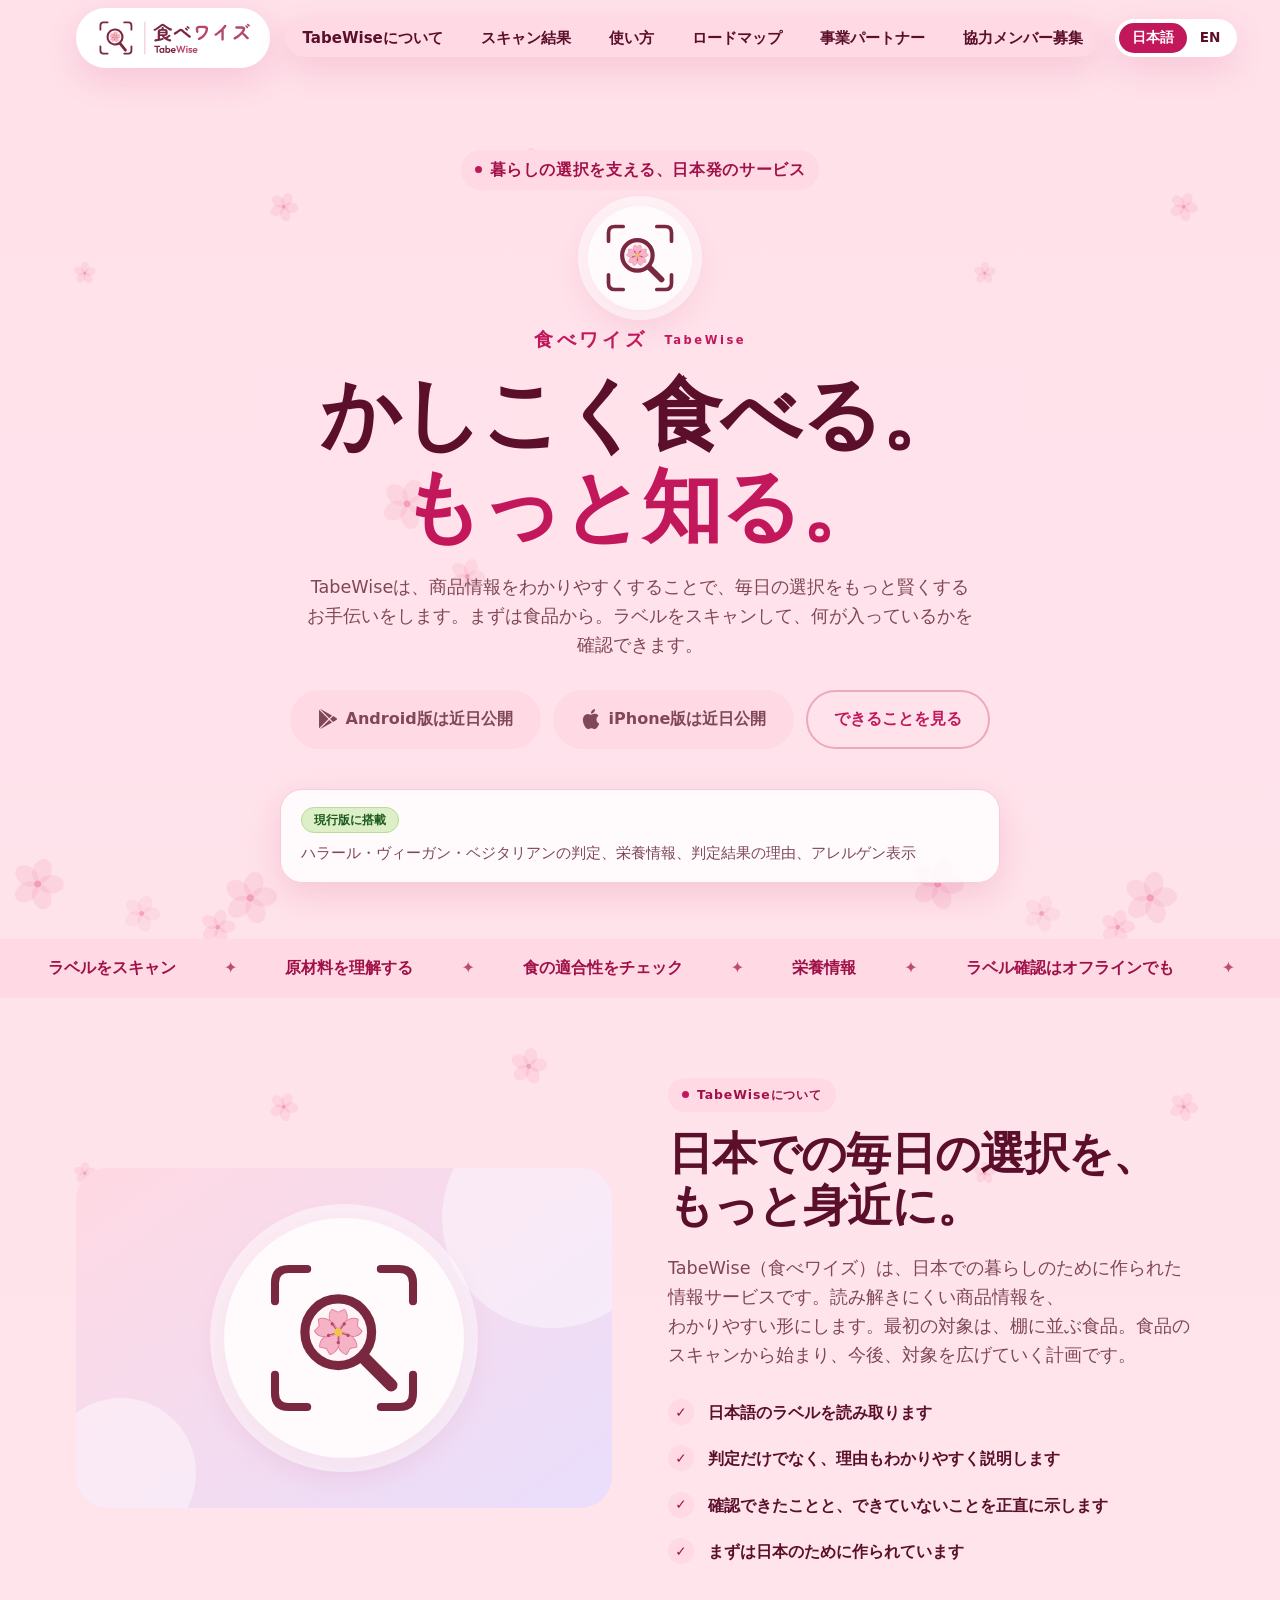
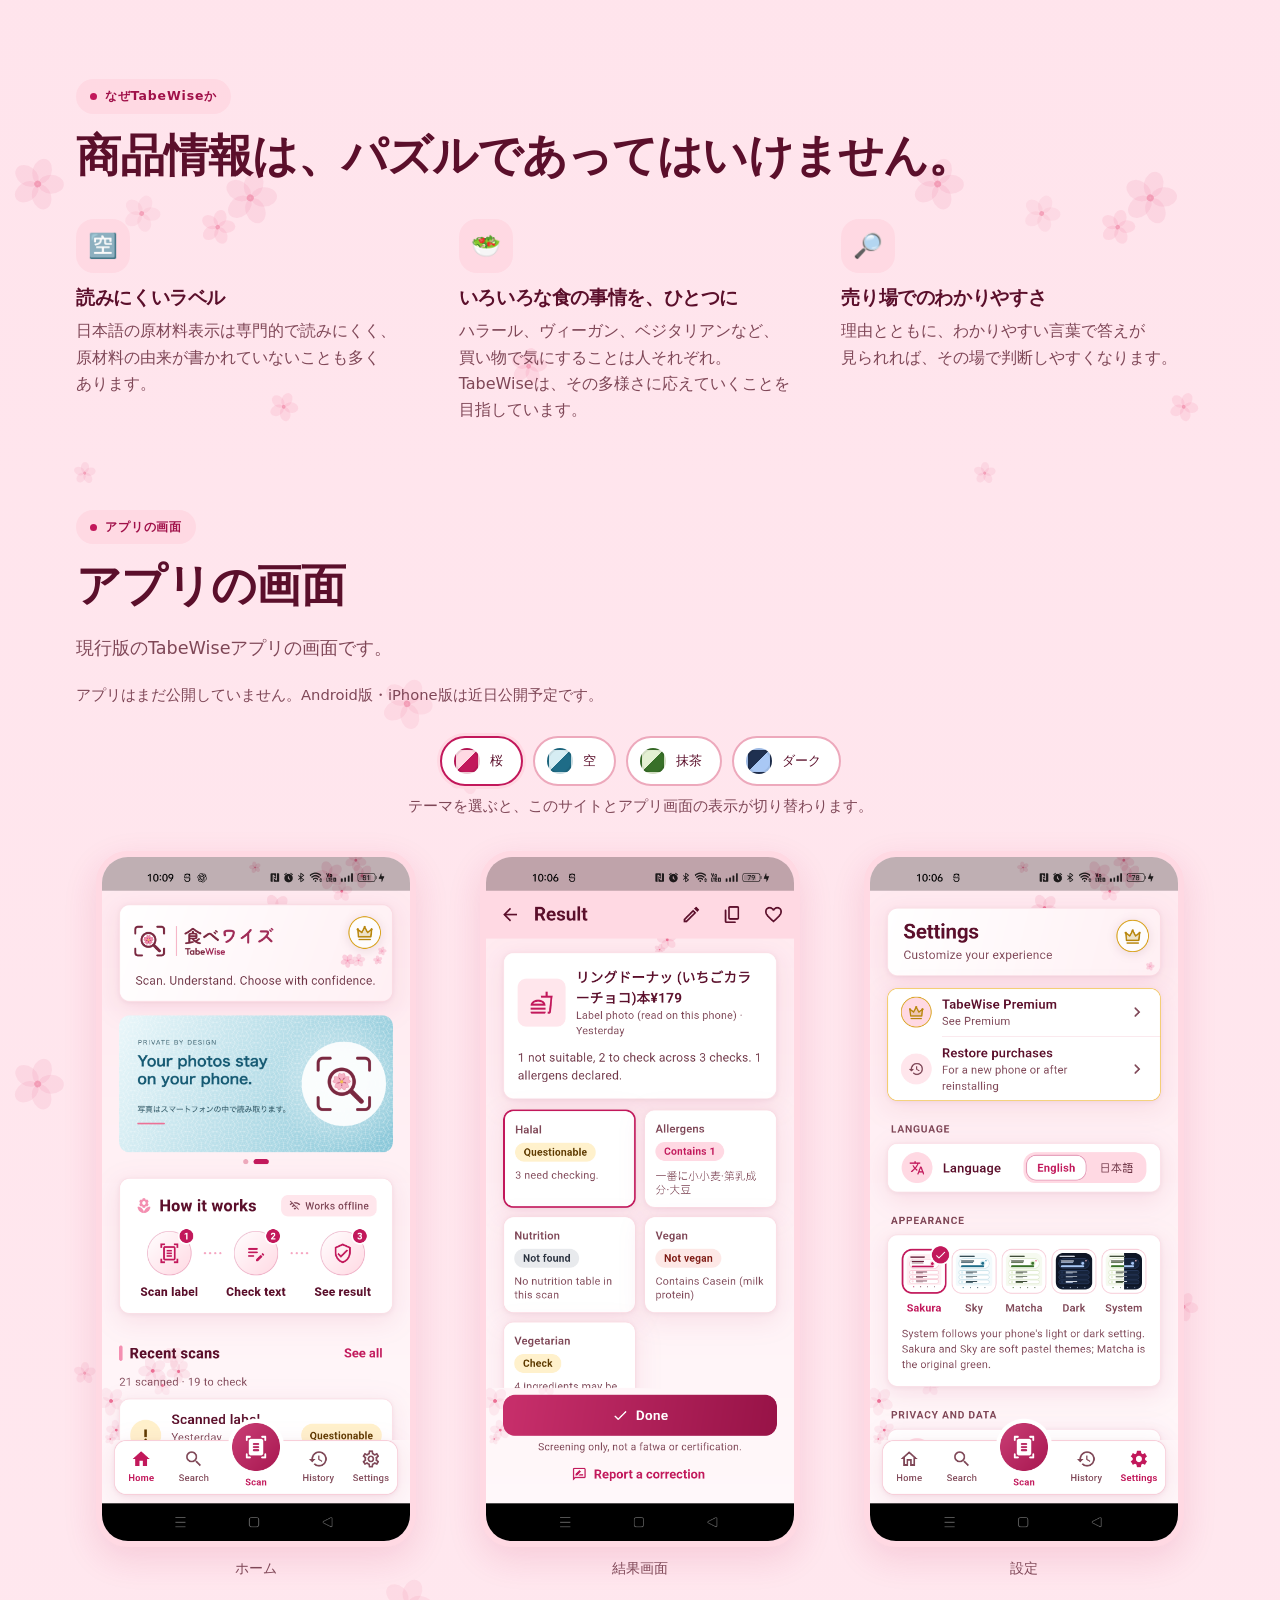
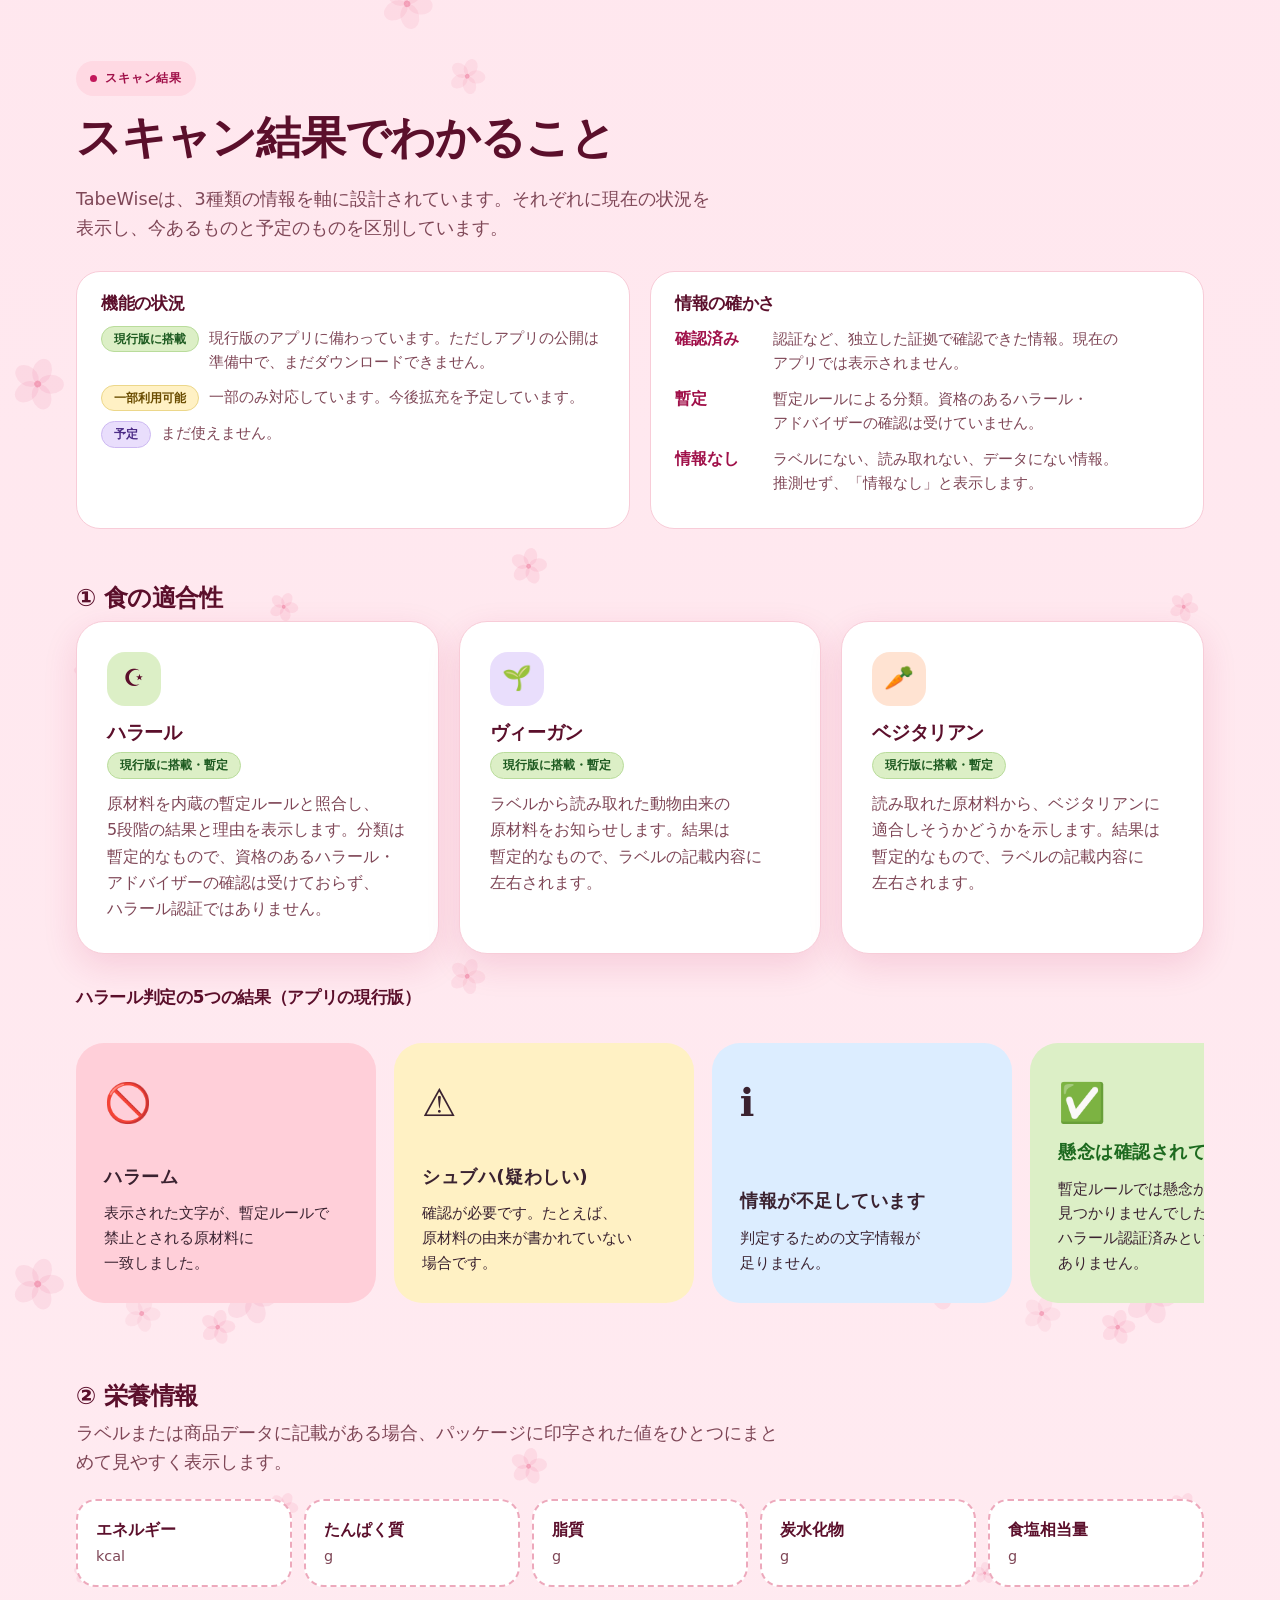
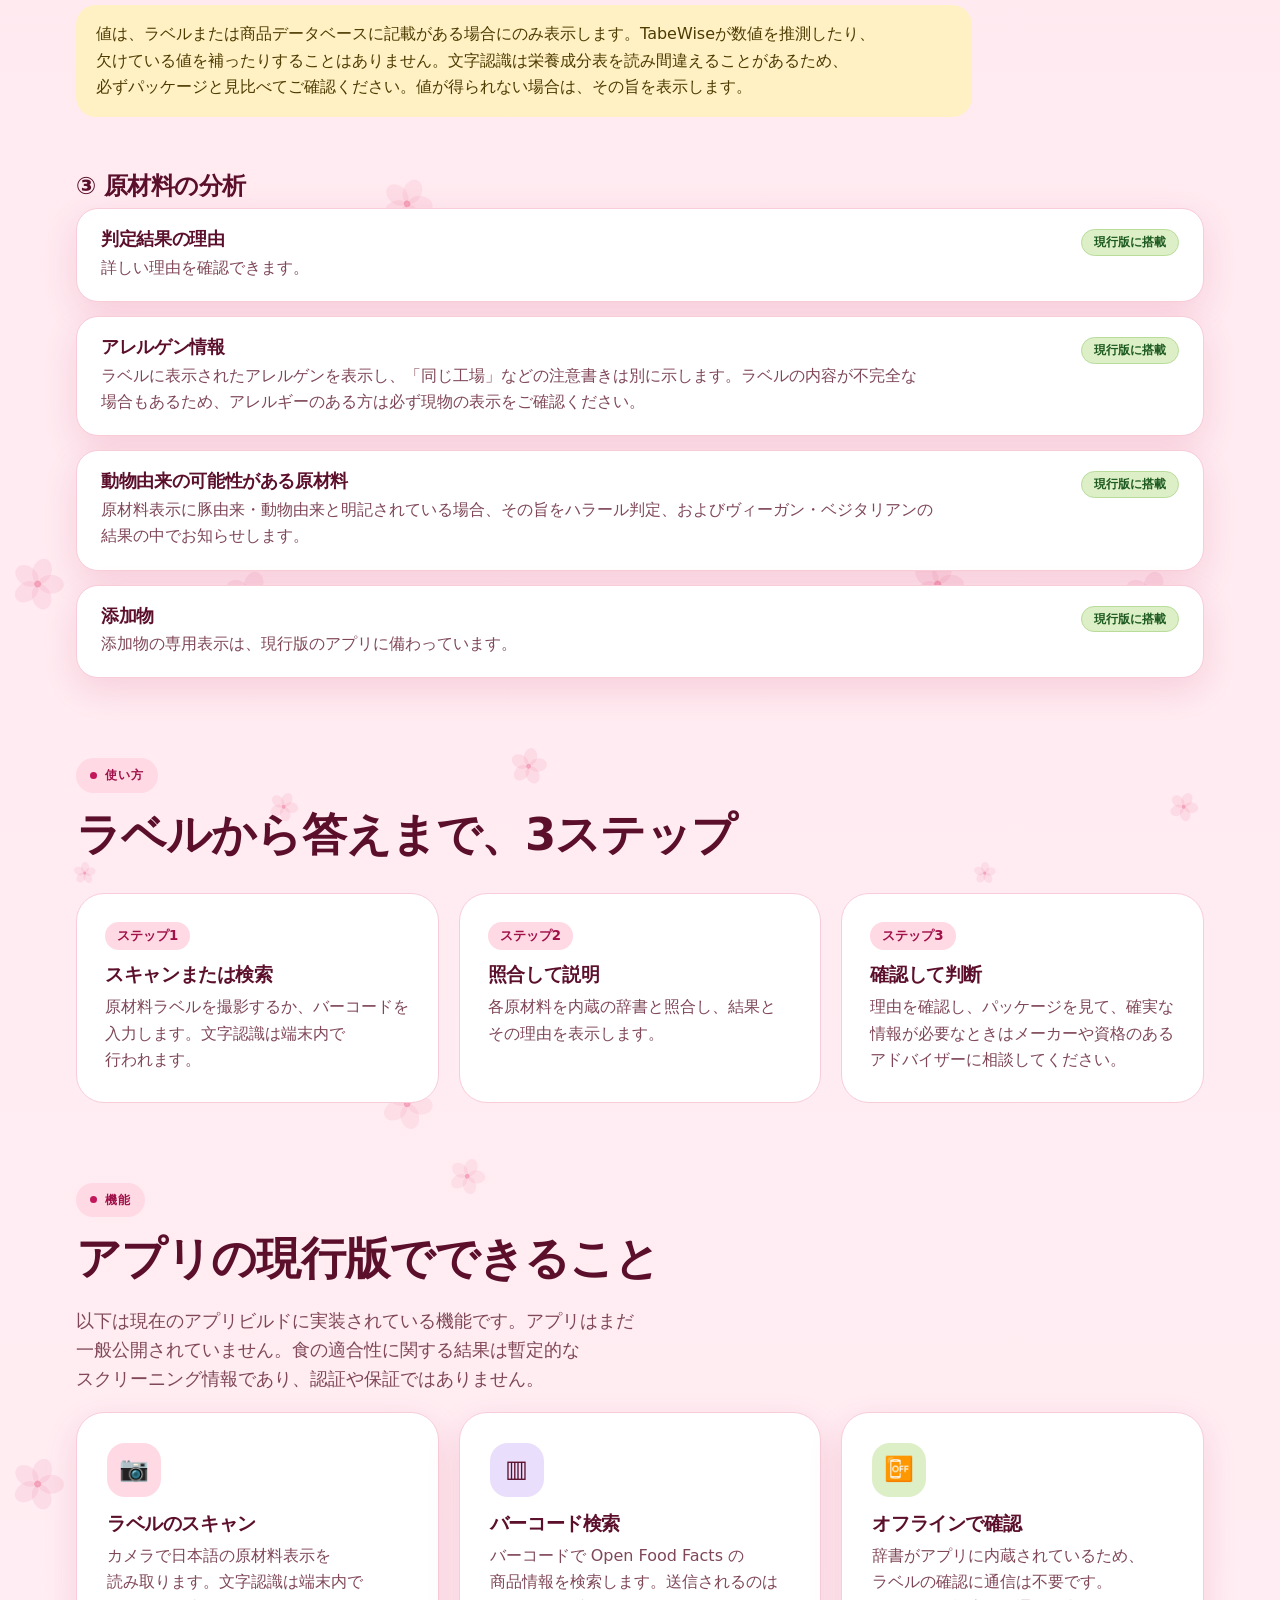
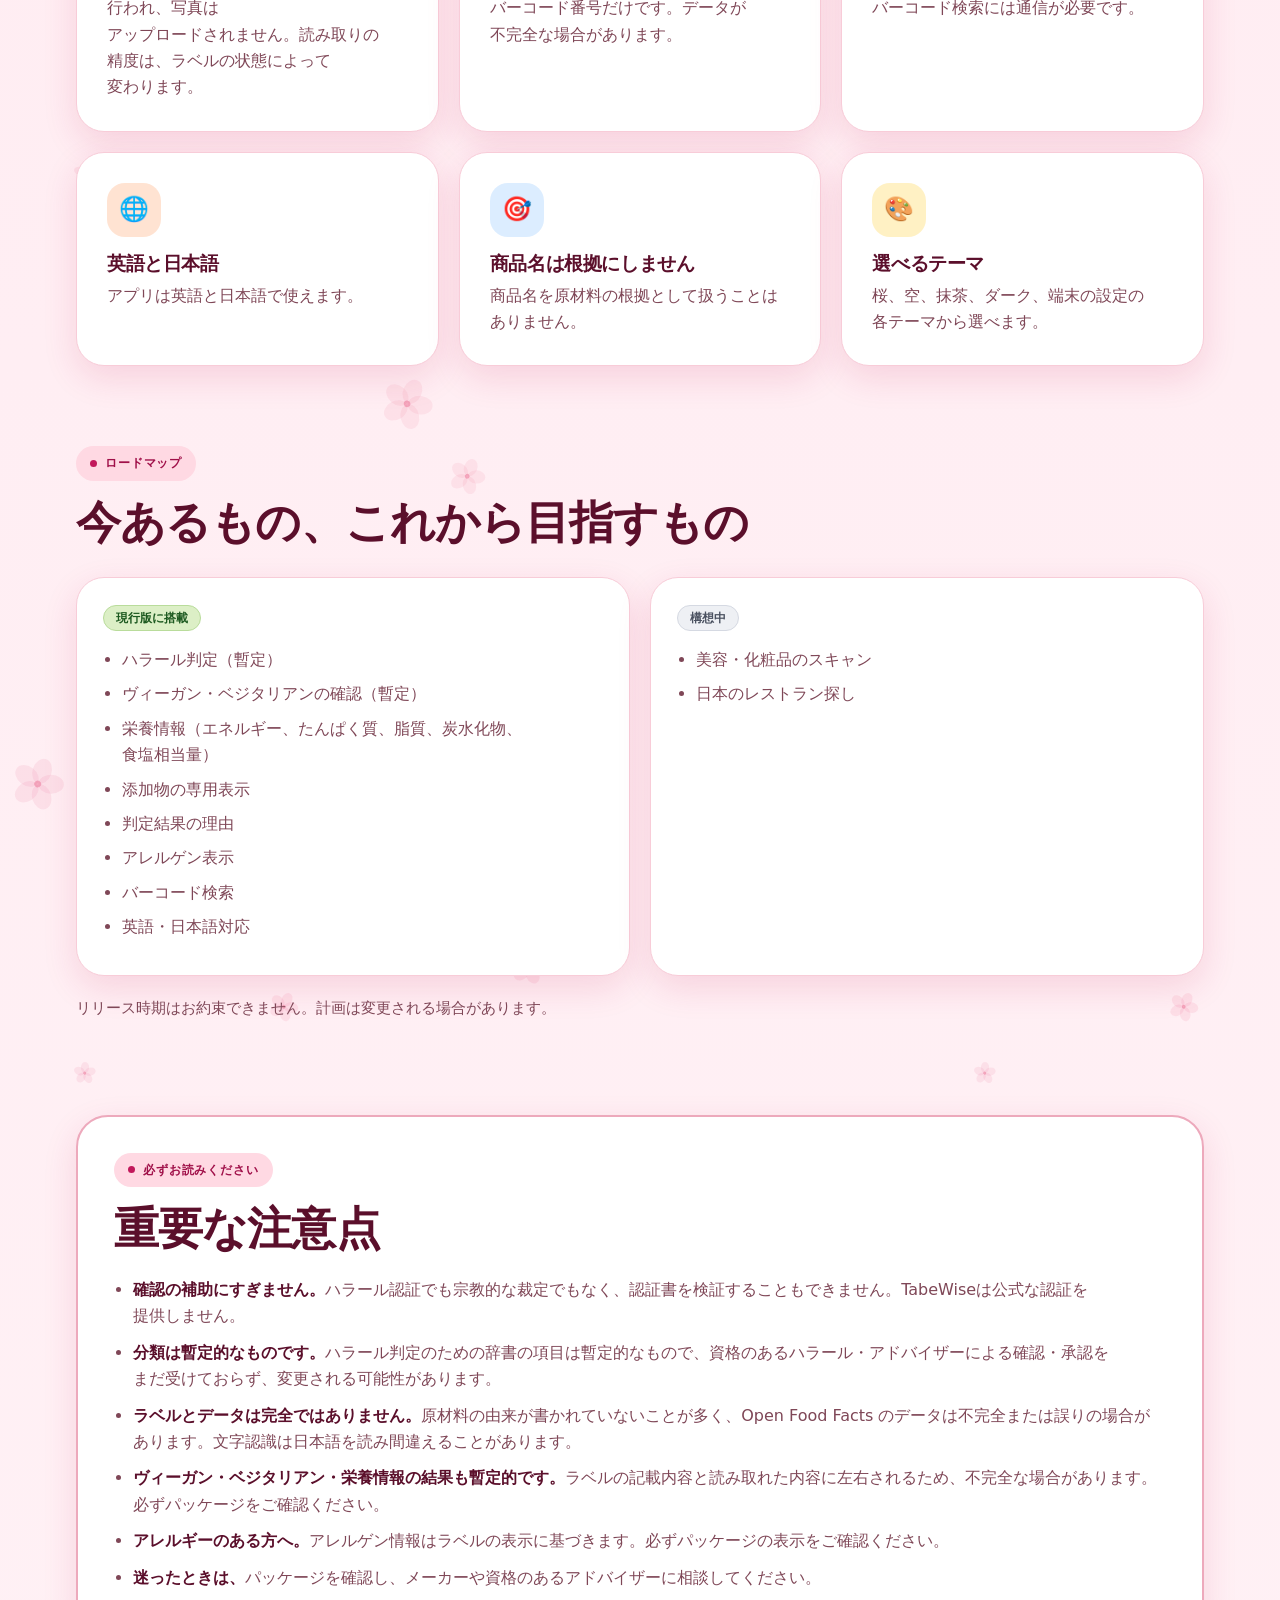
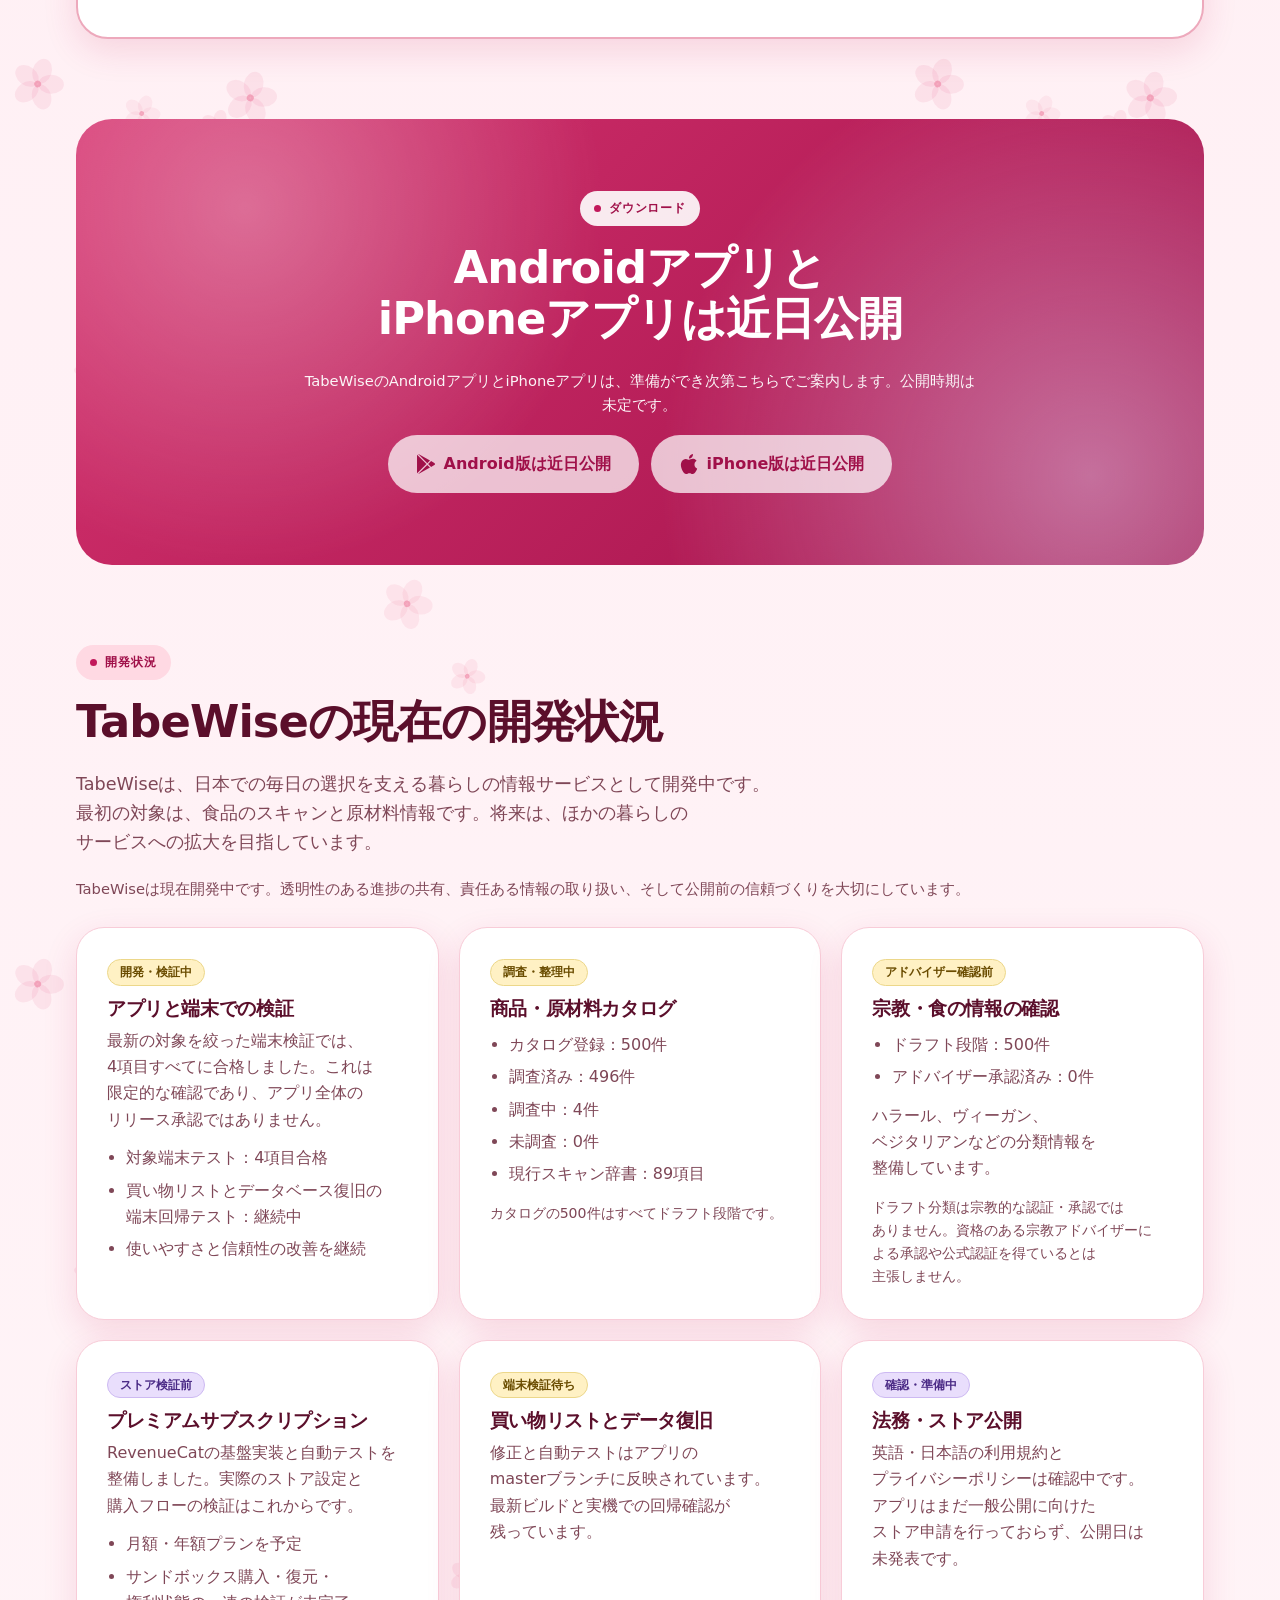
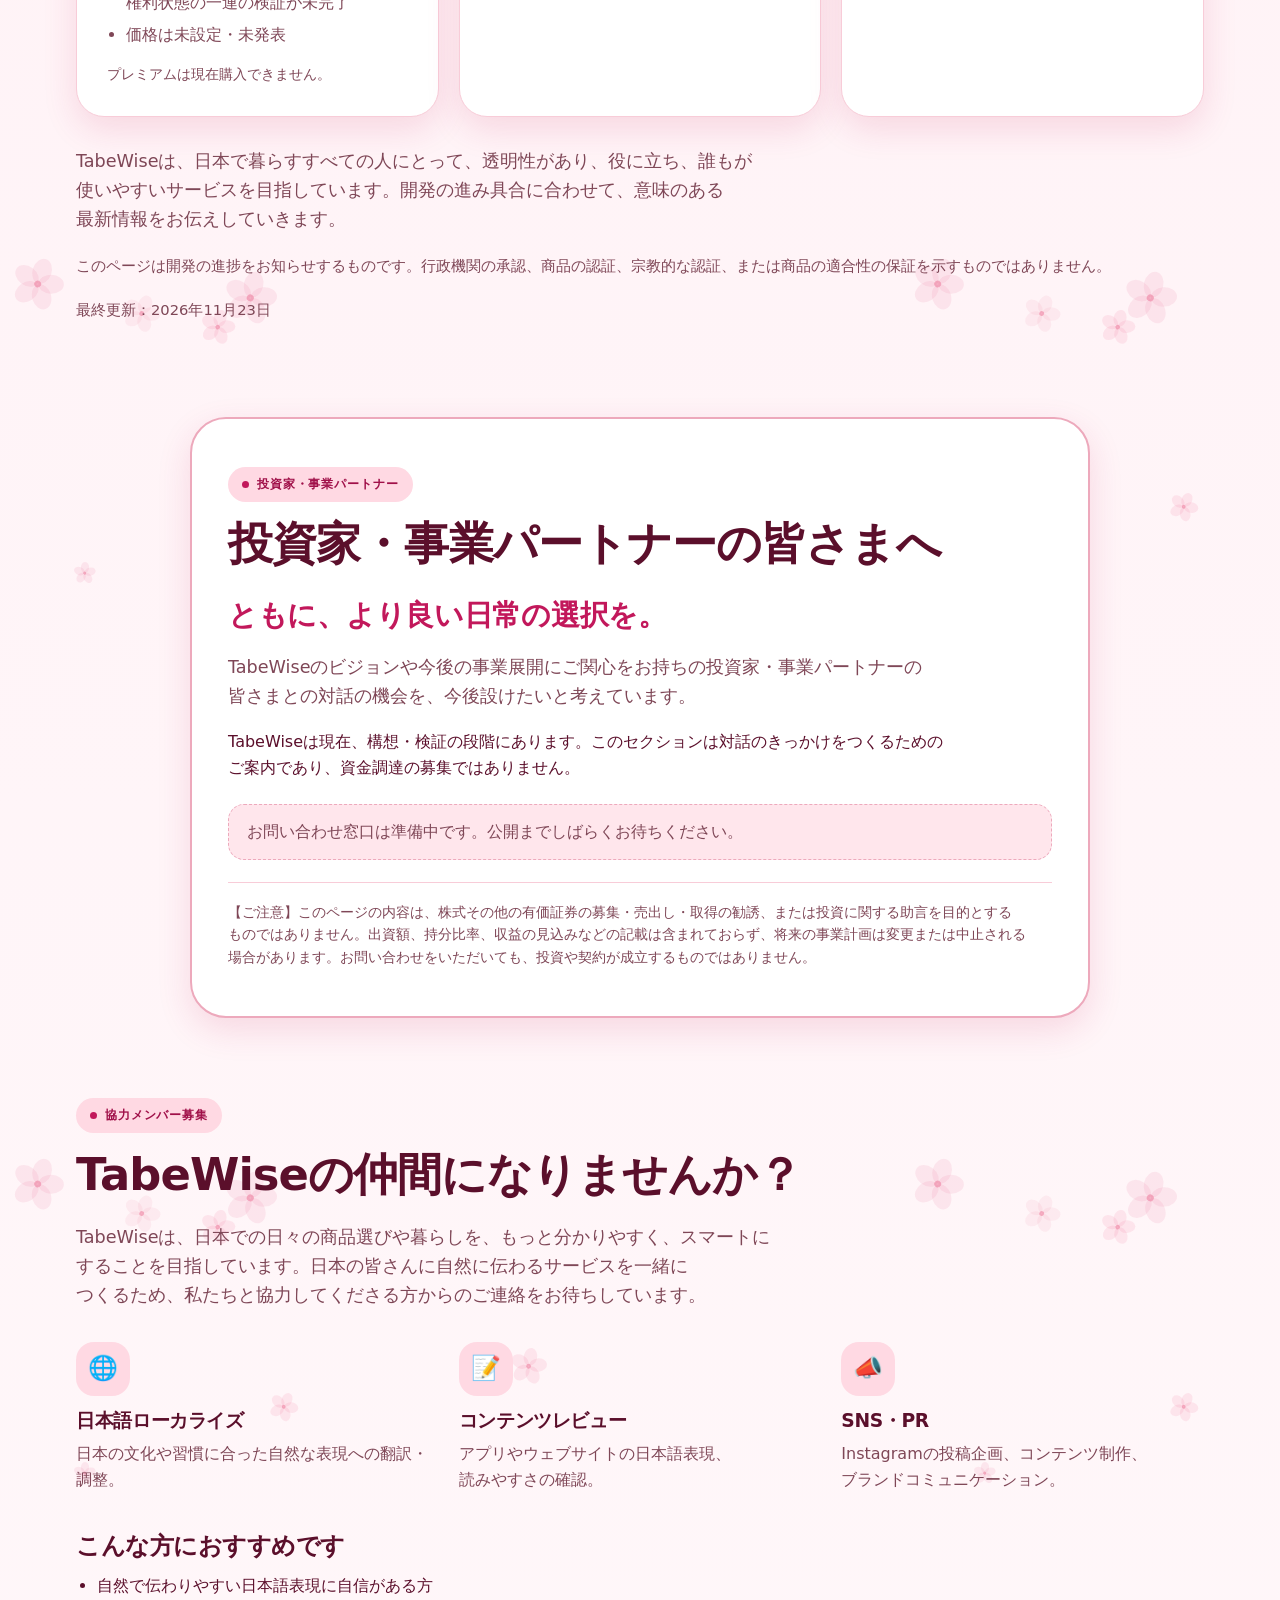
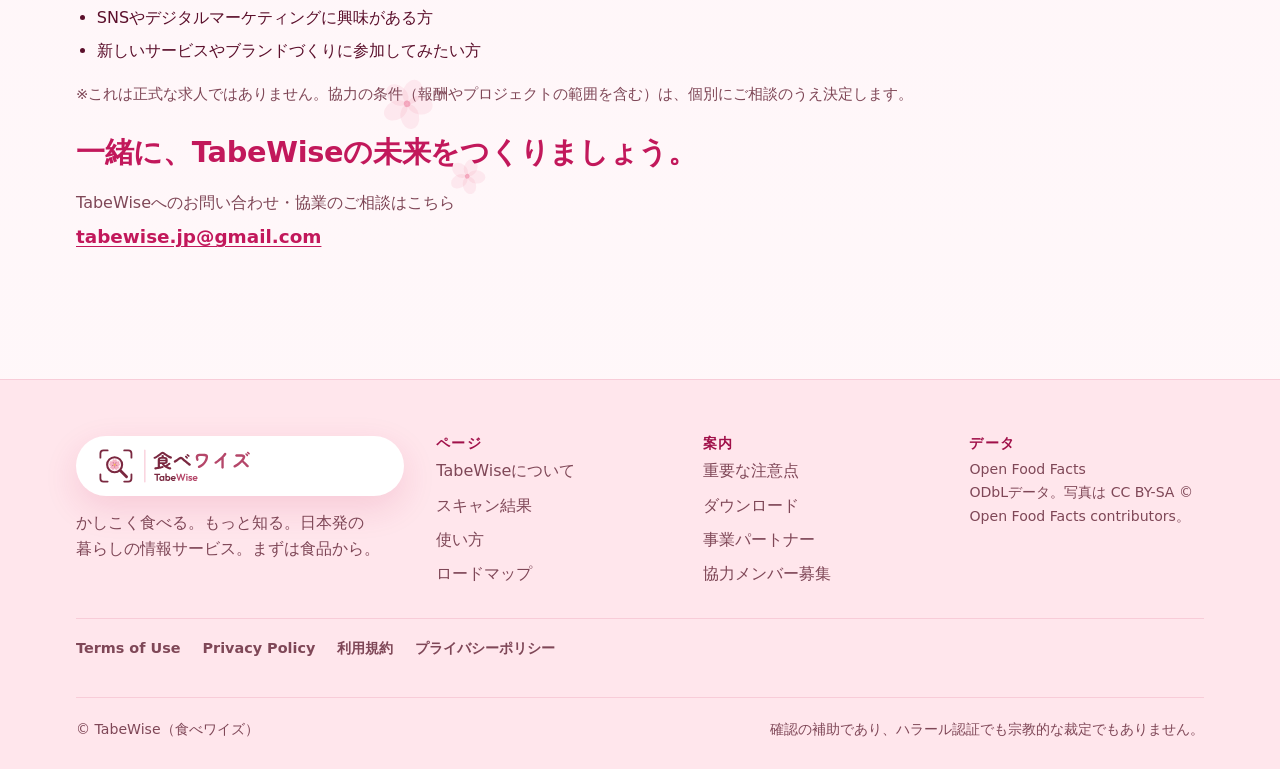
==== commit c7484960: "content(website): clarify current feature availability" ====
--- a/index.html
+++ b/index.html
@@ -248,6 +248,7 @@
   <div class="wrap">
     <span class="eyebrow" data-ja="機能">Features</span>
     <h2 data-ja="アプリの現行版でできること">What the current app build does</h2>
+    <p class="lead" data-ja="以下は現在のアプリビルドに実装されている機能です。アプリはまだ一般公開されていません。食の適合性に関する結果は暫定的なスクリーニング情報であり、認証や保証ではありません。">The features below are implemented in the current app build. The app is not publicly released yet. Dietary screening results are preliminary information, not certification or a guarantee.</p>
     <div class="svc three">
       <div class="card"><div class="ico" style="background:var(--pink)" aria-hidden="true">📷</div><h3 data-ja="ラベルのスキャン">Label scanning</h3><p data-ja="カメラで日本語の原材料表示を読み取ります。文字認識は端末内で行われ、写真はアップロードされません。読み取りの精度は、ラベルの状態によって変わります。">Read a Japanese ingredient list with the camera. Text recognition runs on your phone and photos are not uploaded. Accuracy depends on the condition of the label.</p></div>
       <div class="card"><div class="ico" style="background:var(--lav)" aria-hidden="true">▥</div><h3 data-ja="バーコード検索">Barcode lookup</h3><p data-ja="バーコードで Open Food Facts の商品情報を検索します。送信されるのはバーコード番号だけです。データが不完全な場合があります。">Look a product up in Open Food Facts by barcode. Only the barcode number is sent. The data can be incomplete.</p></div>
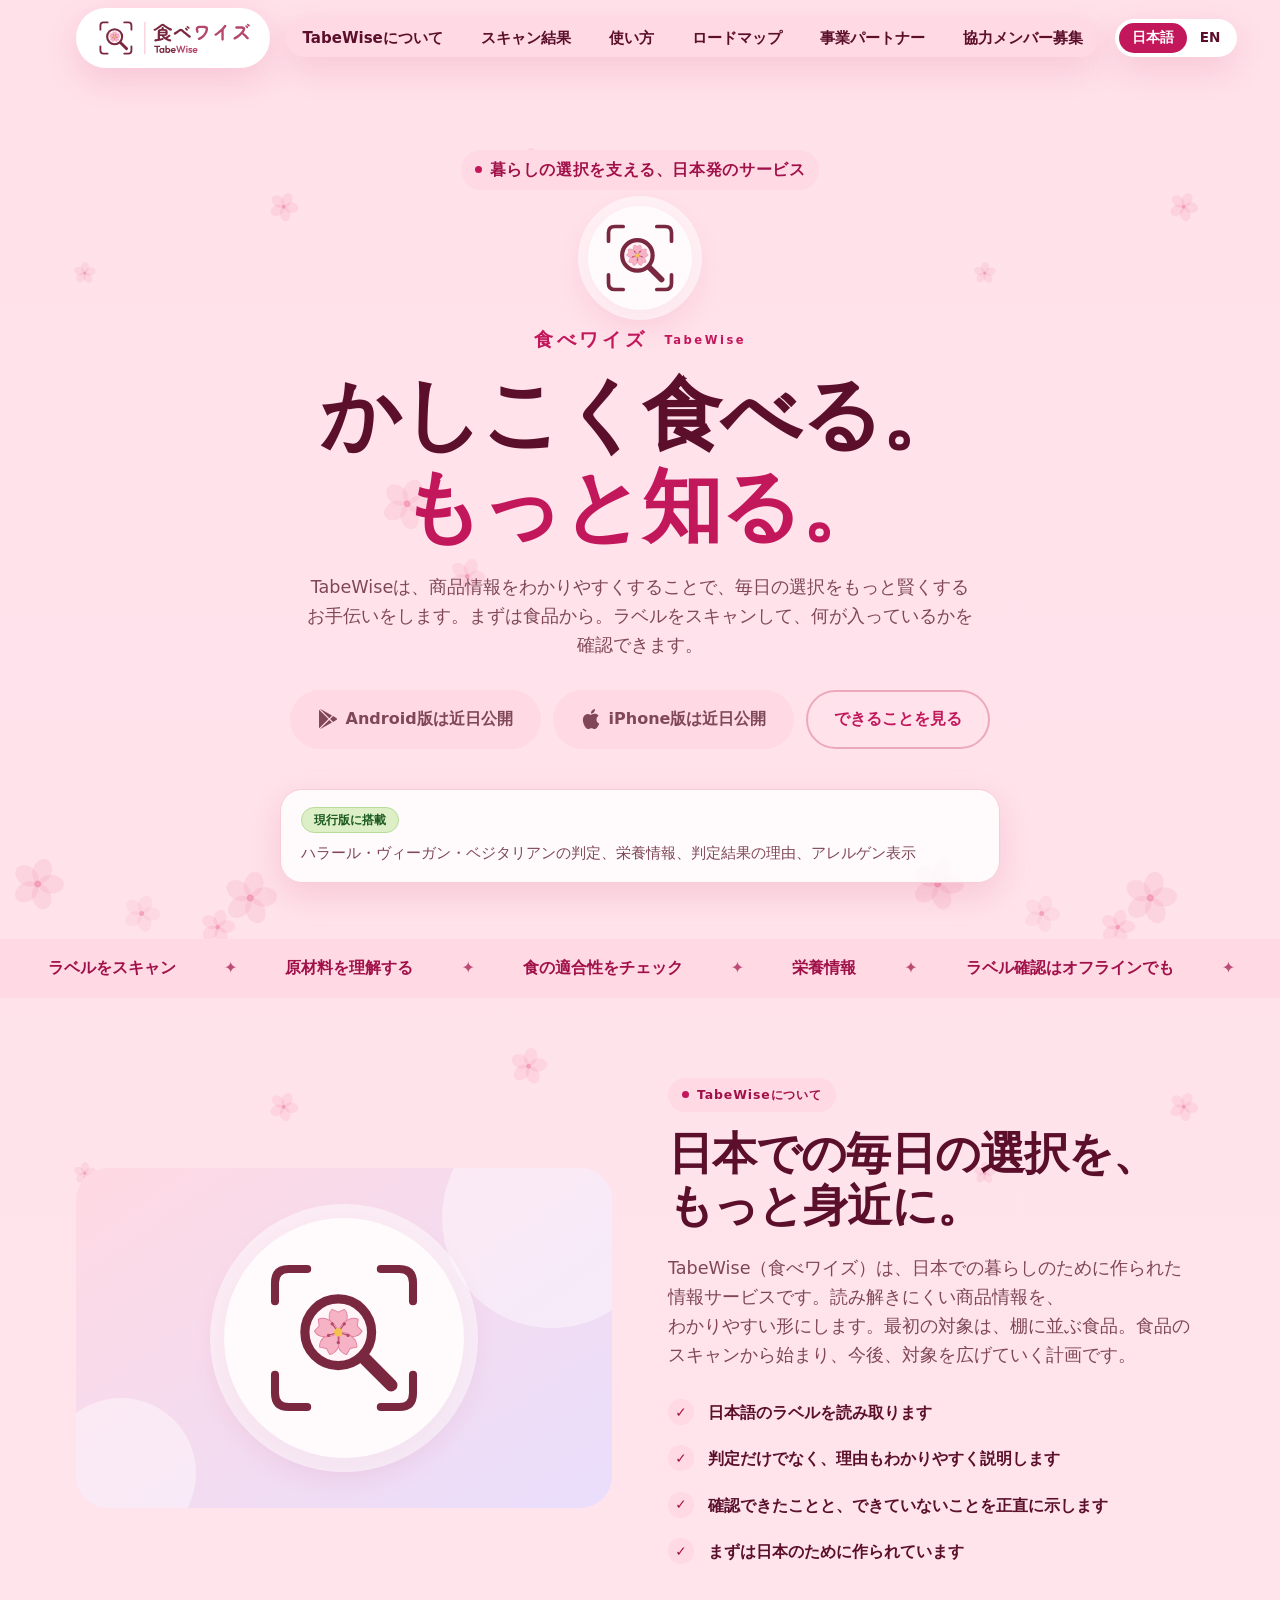
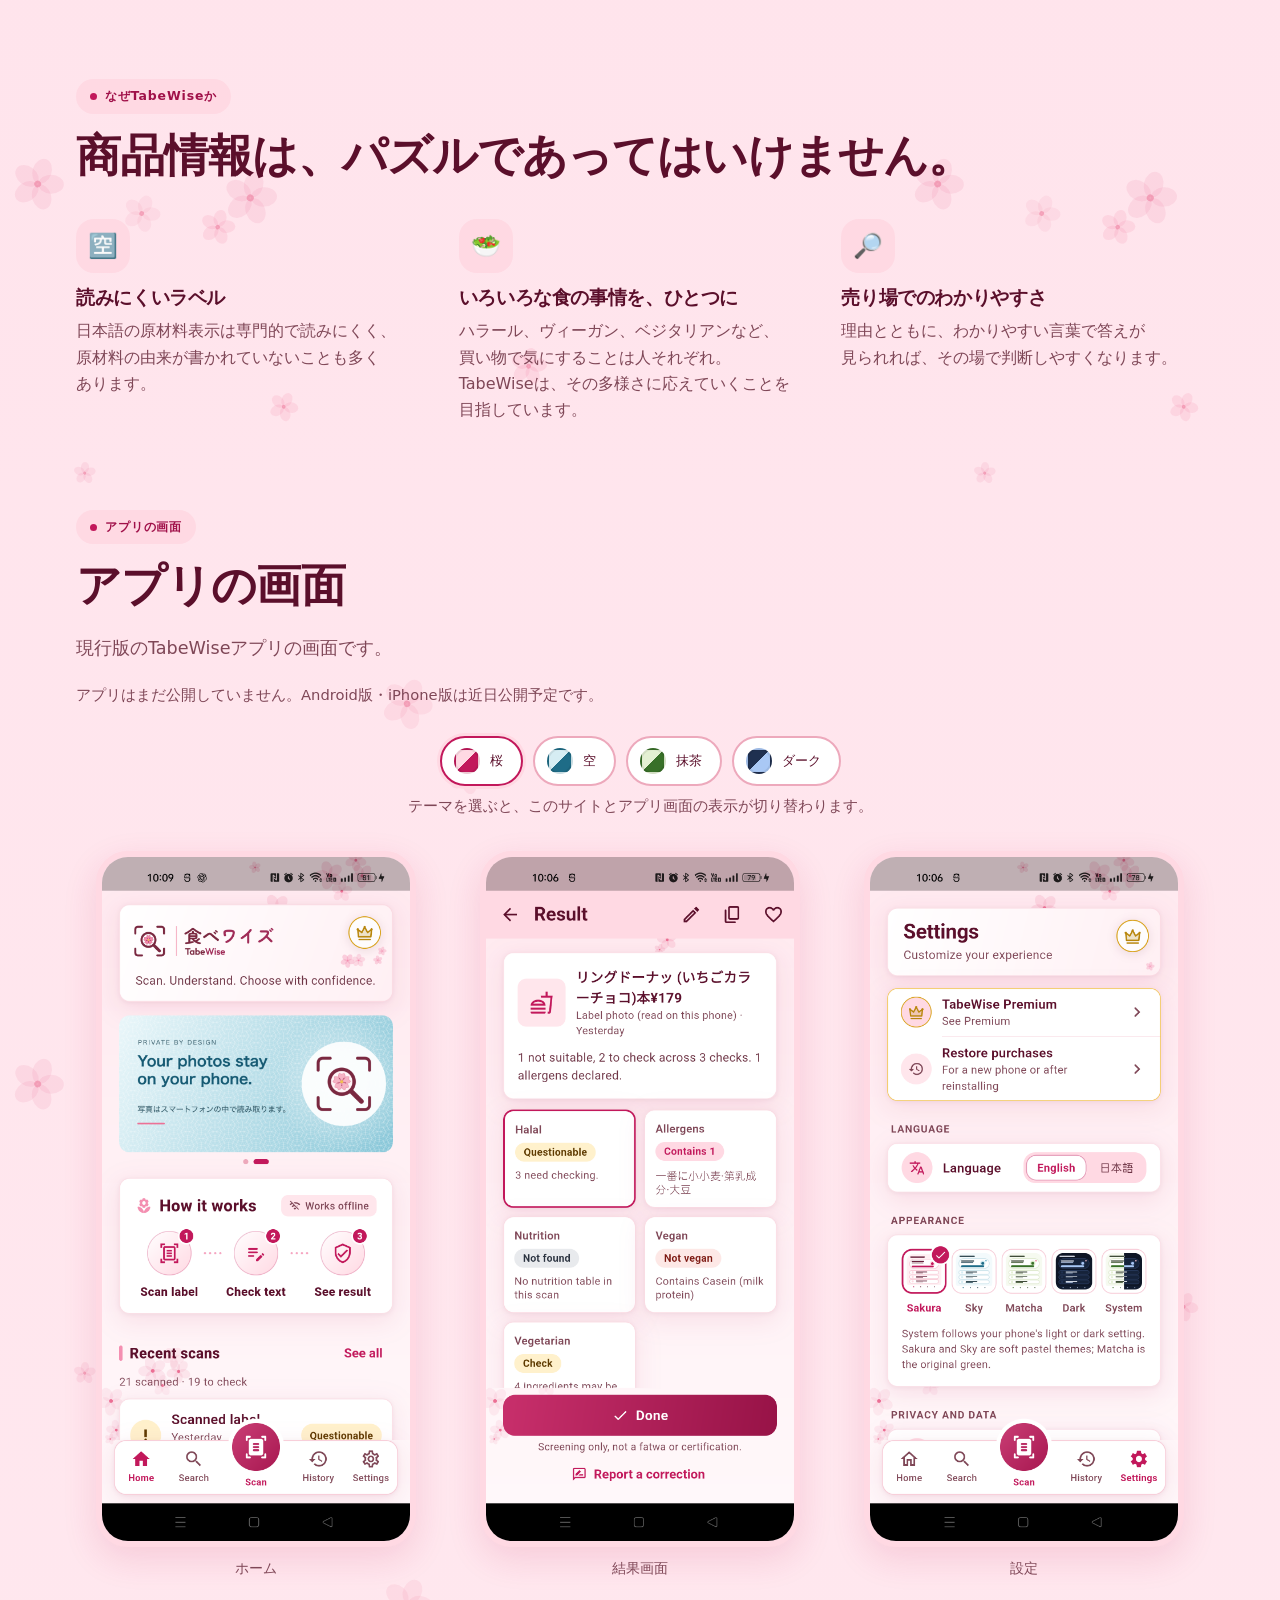
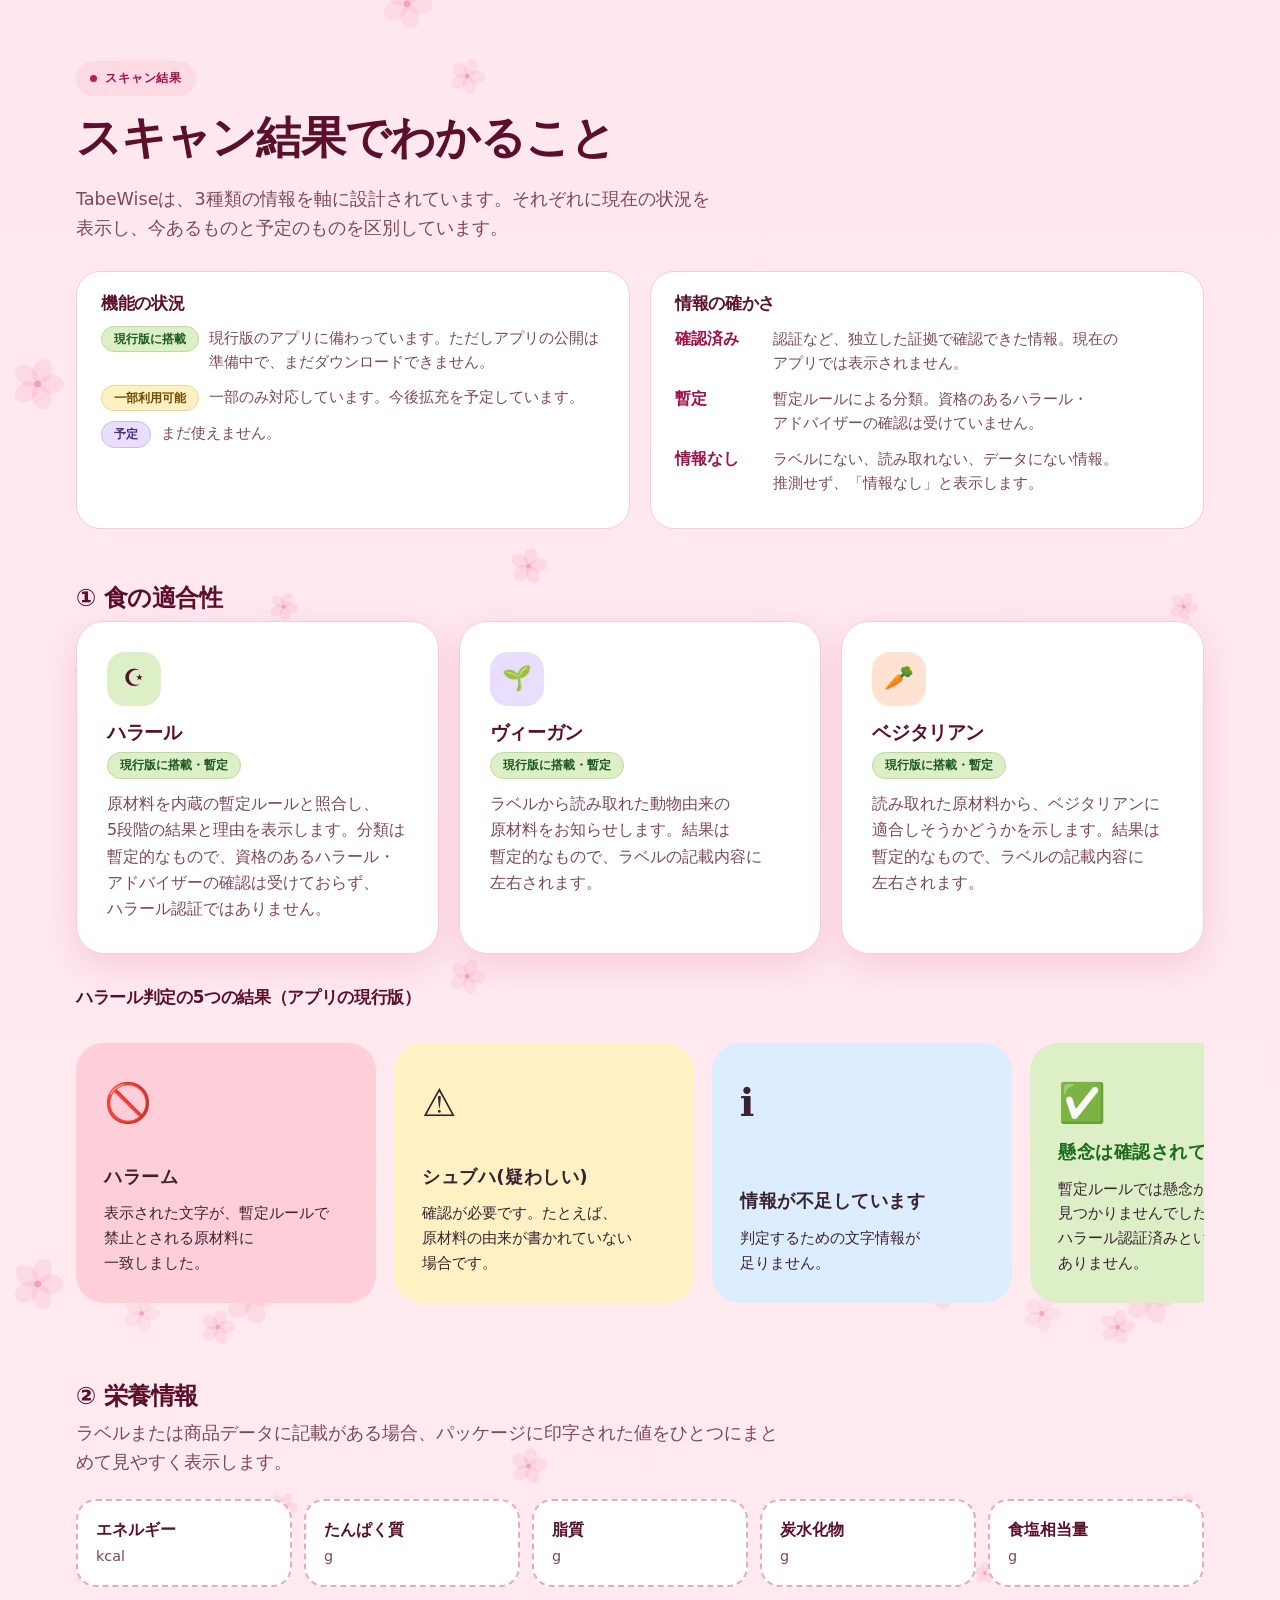
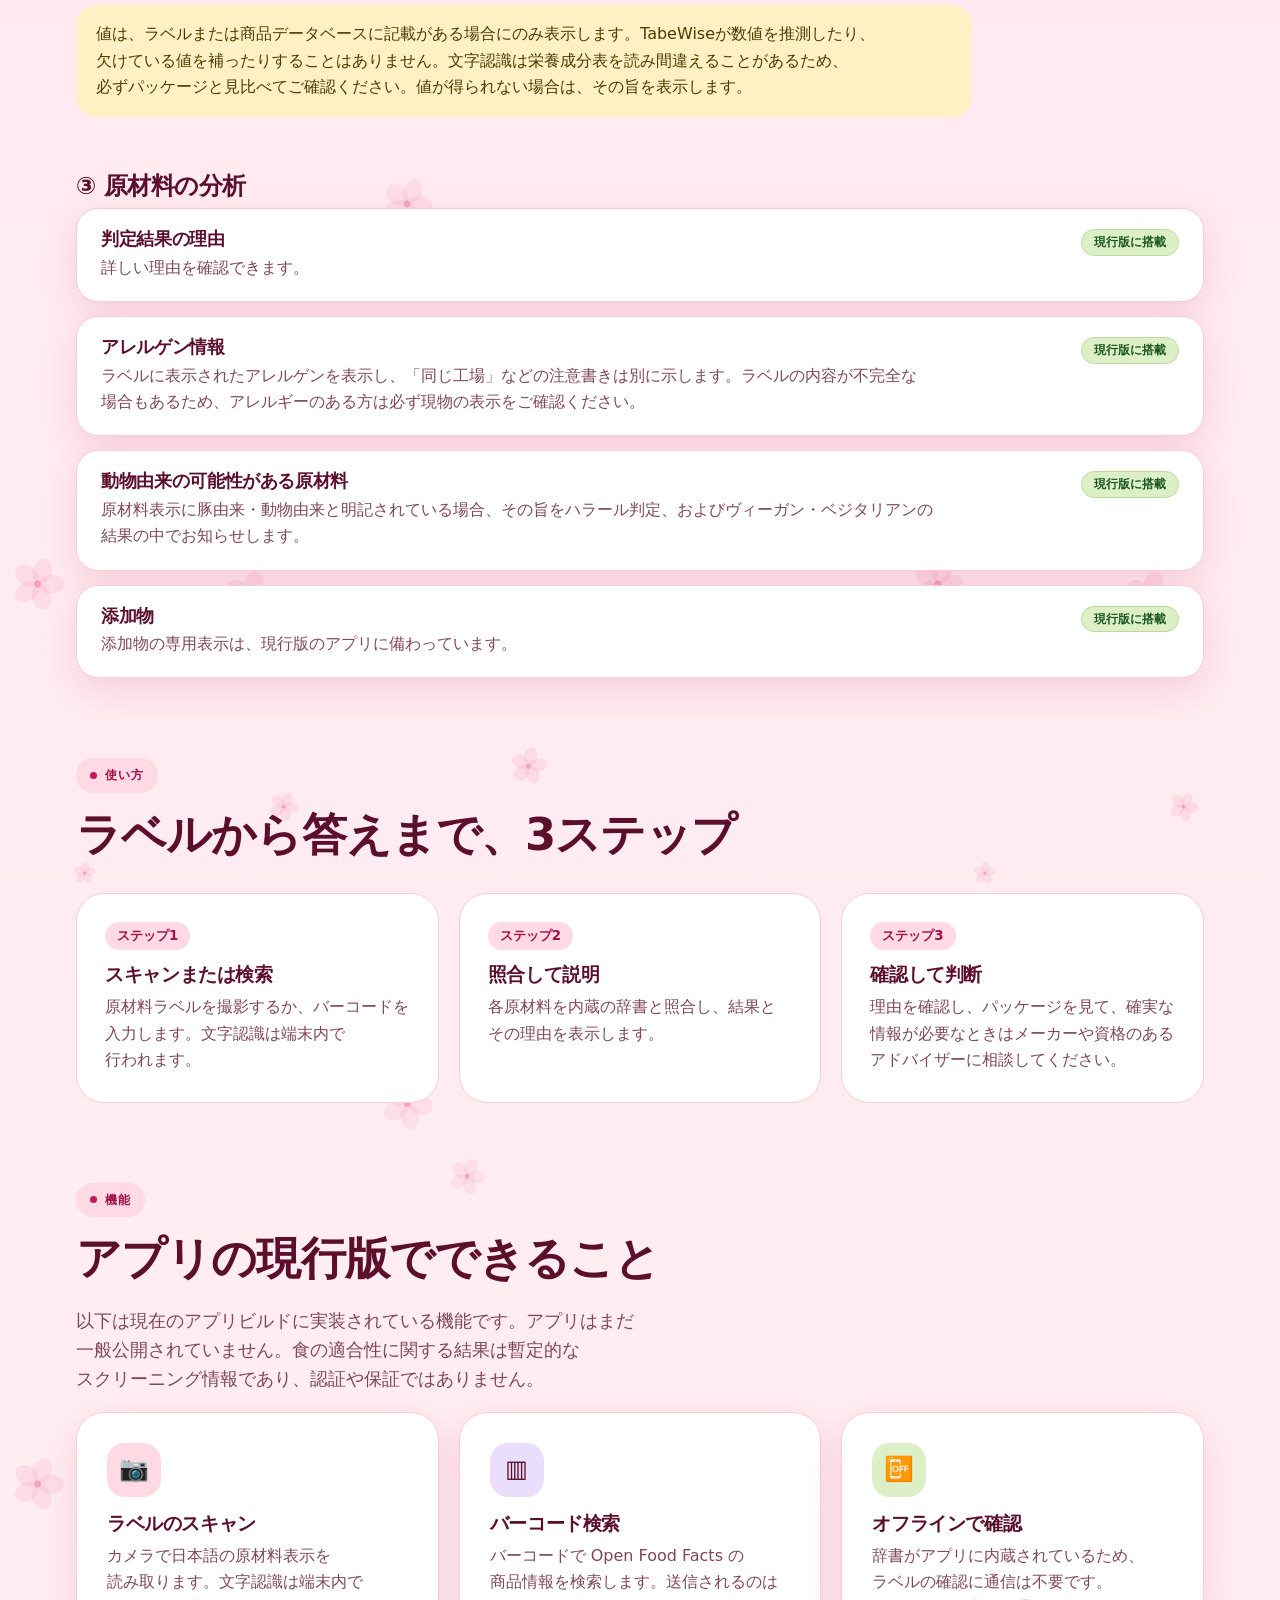
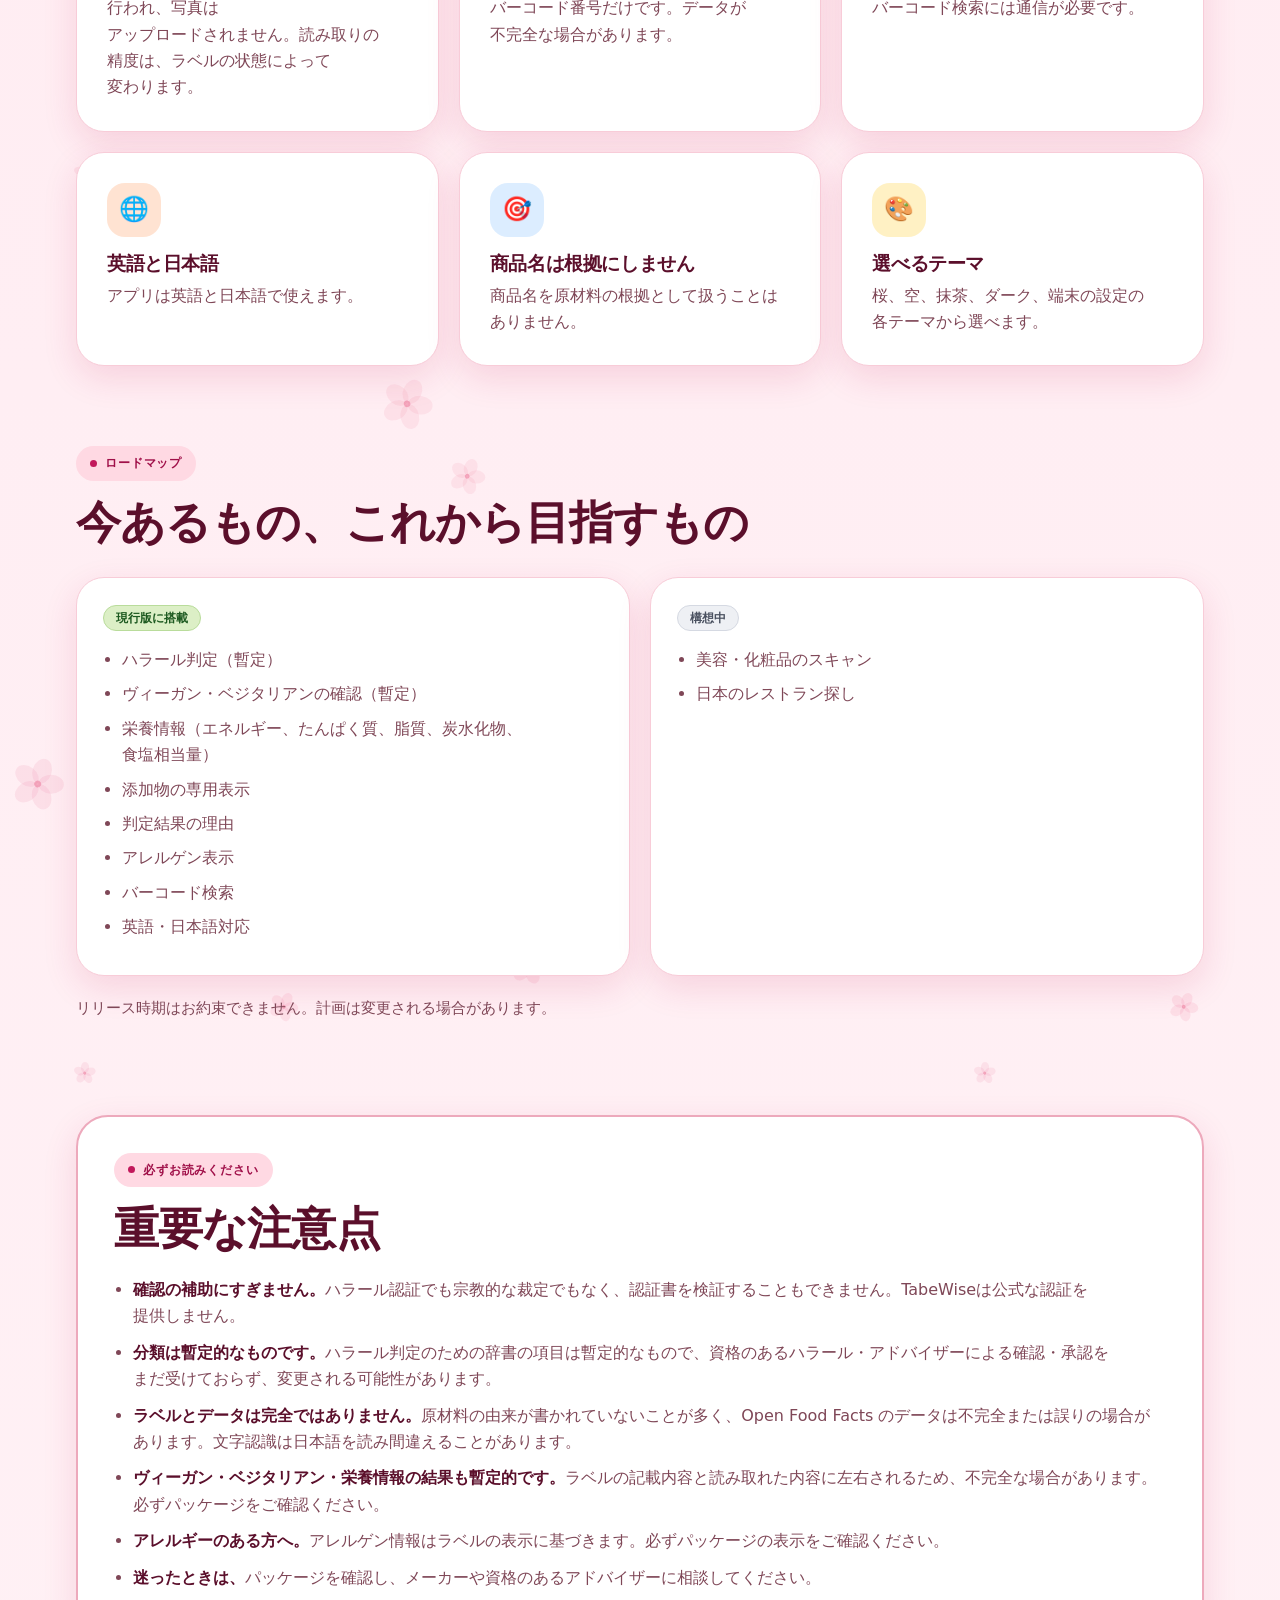
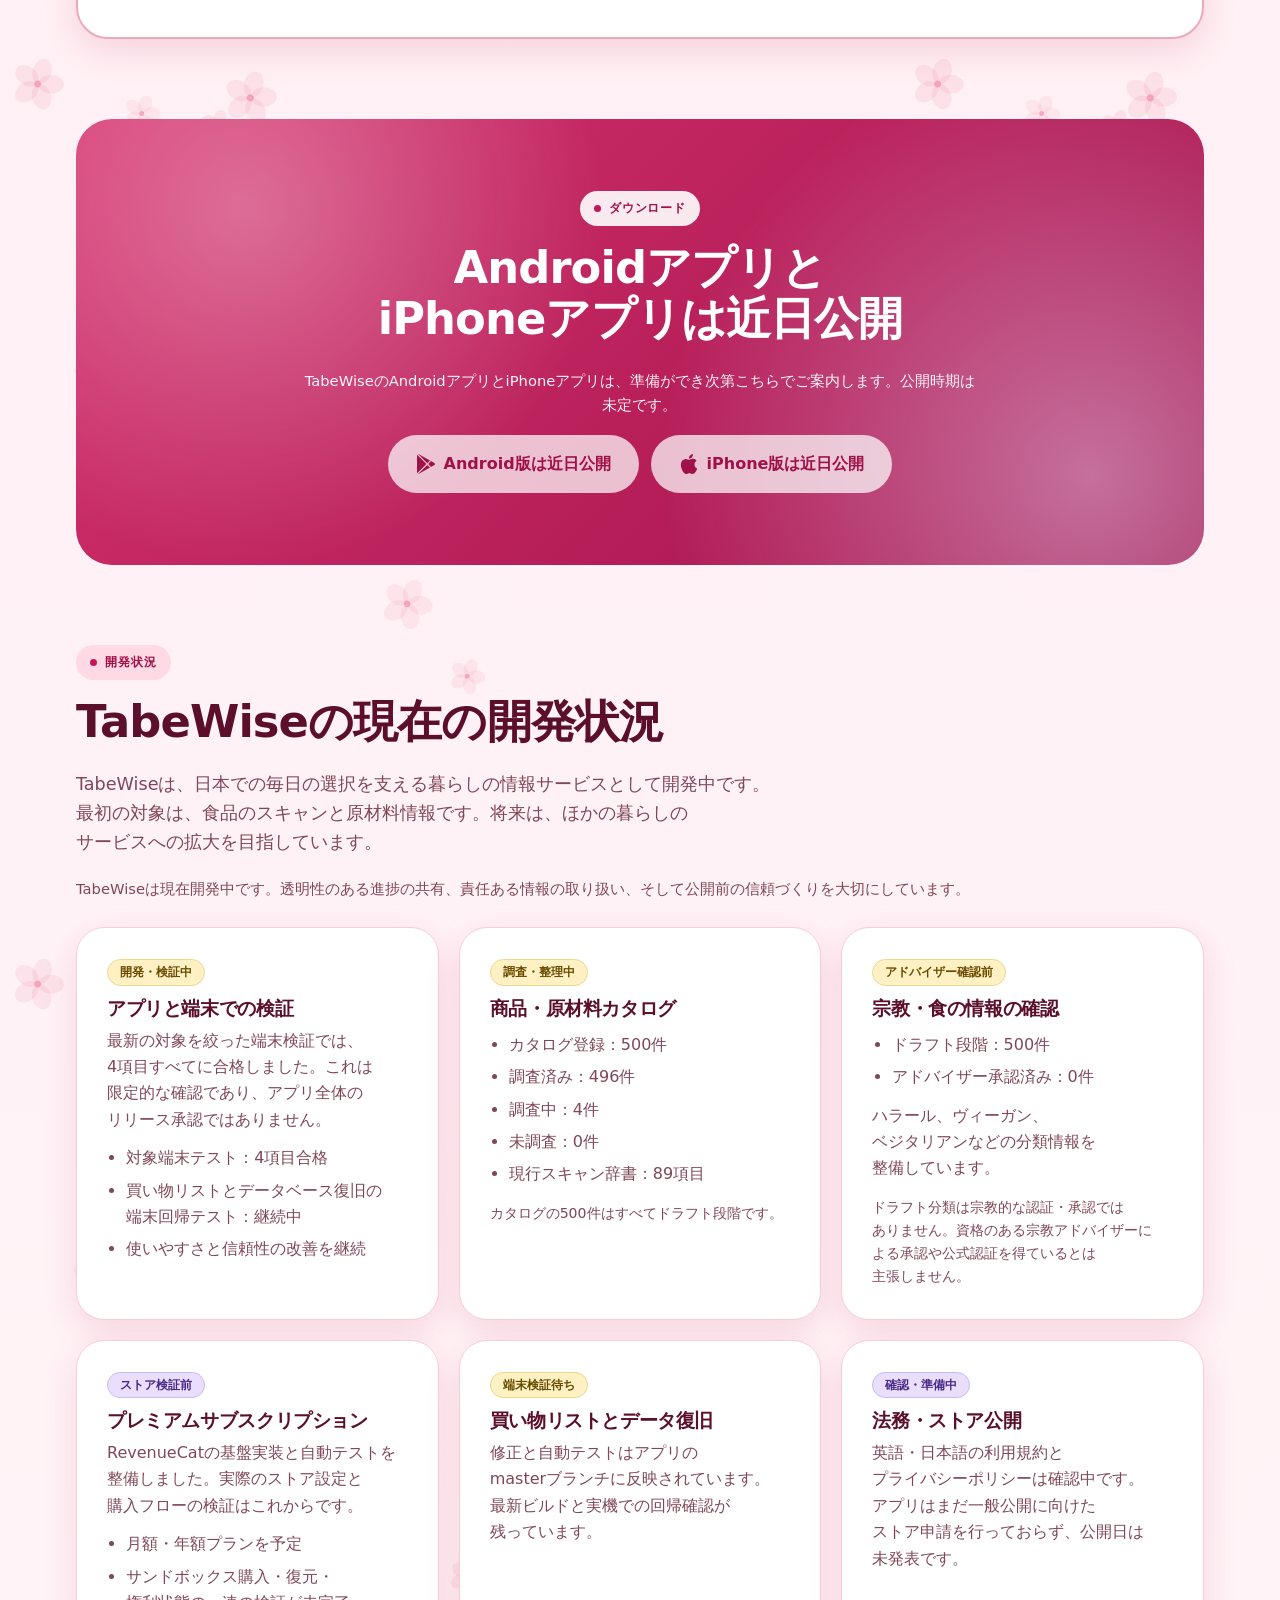
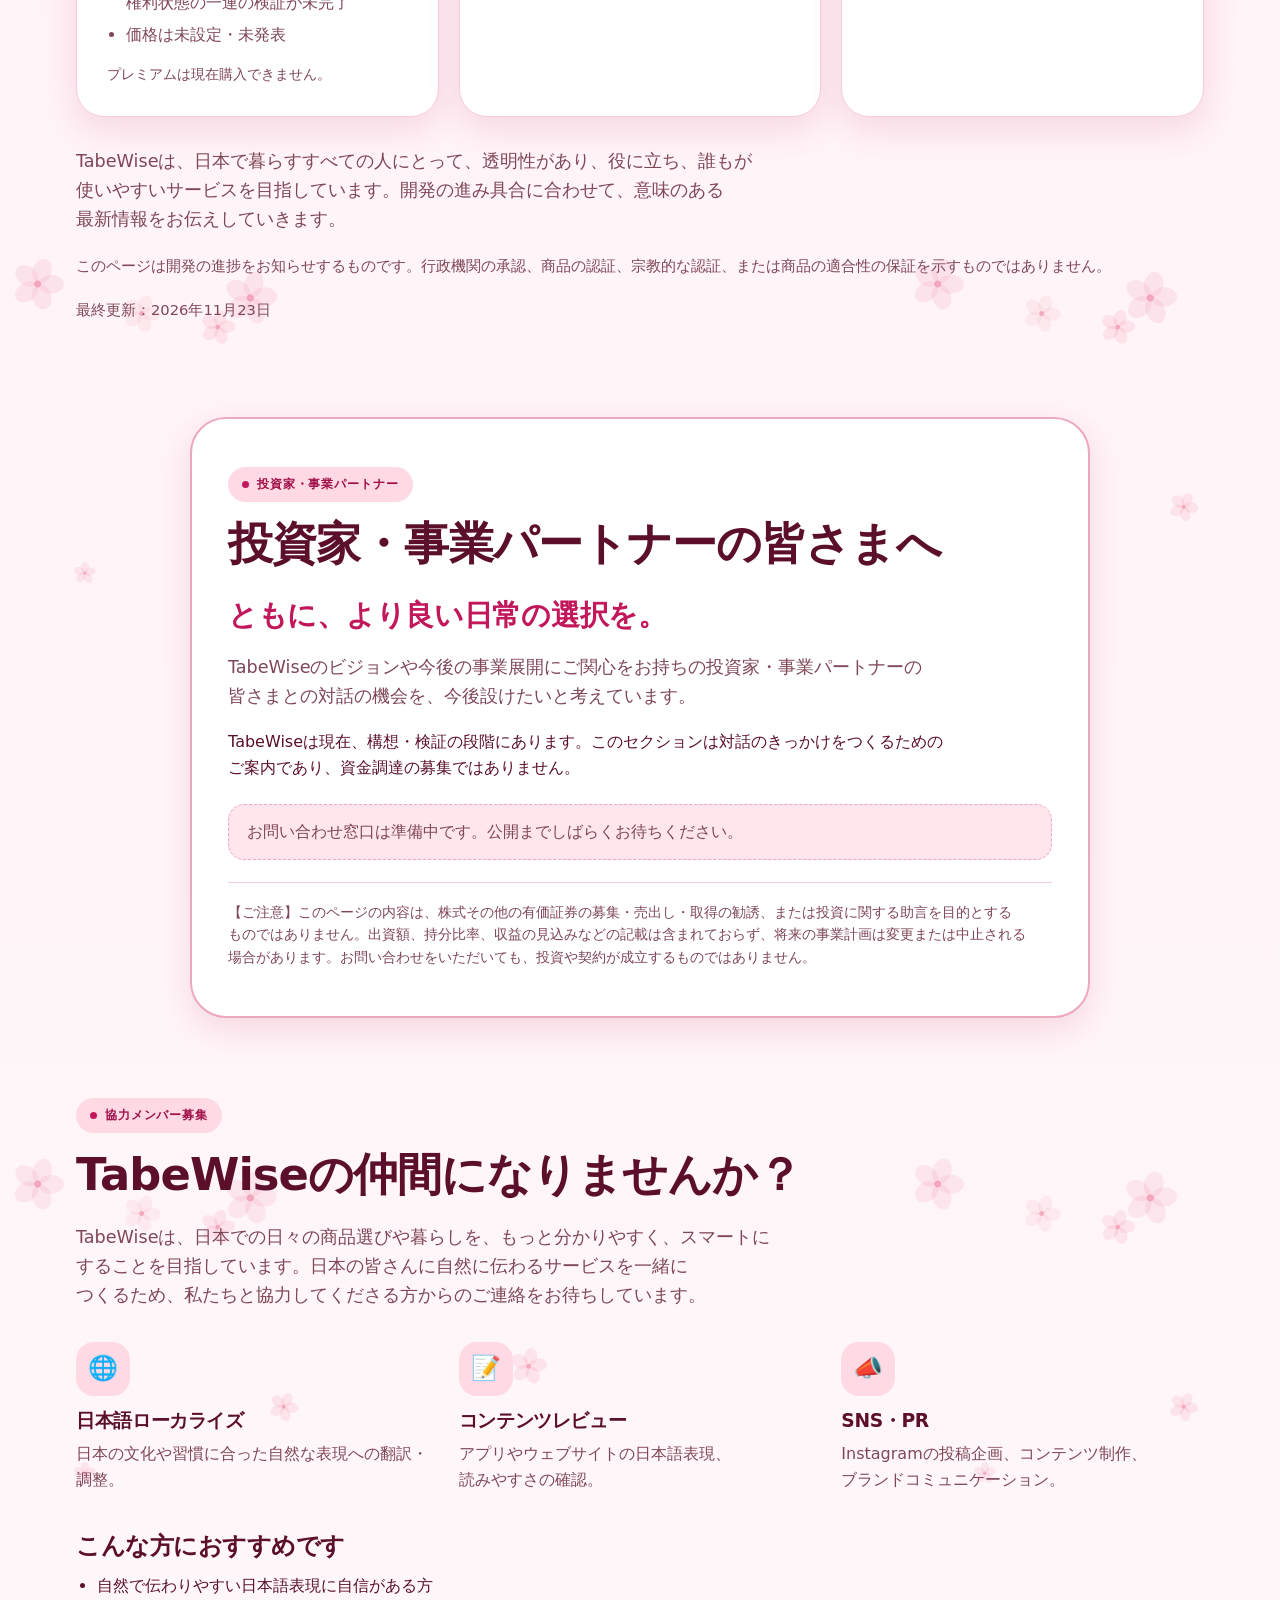
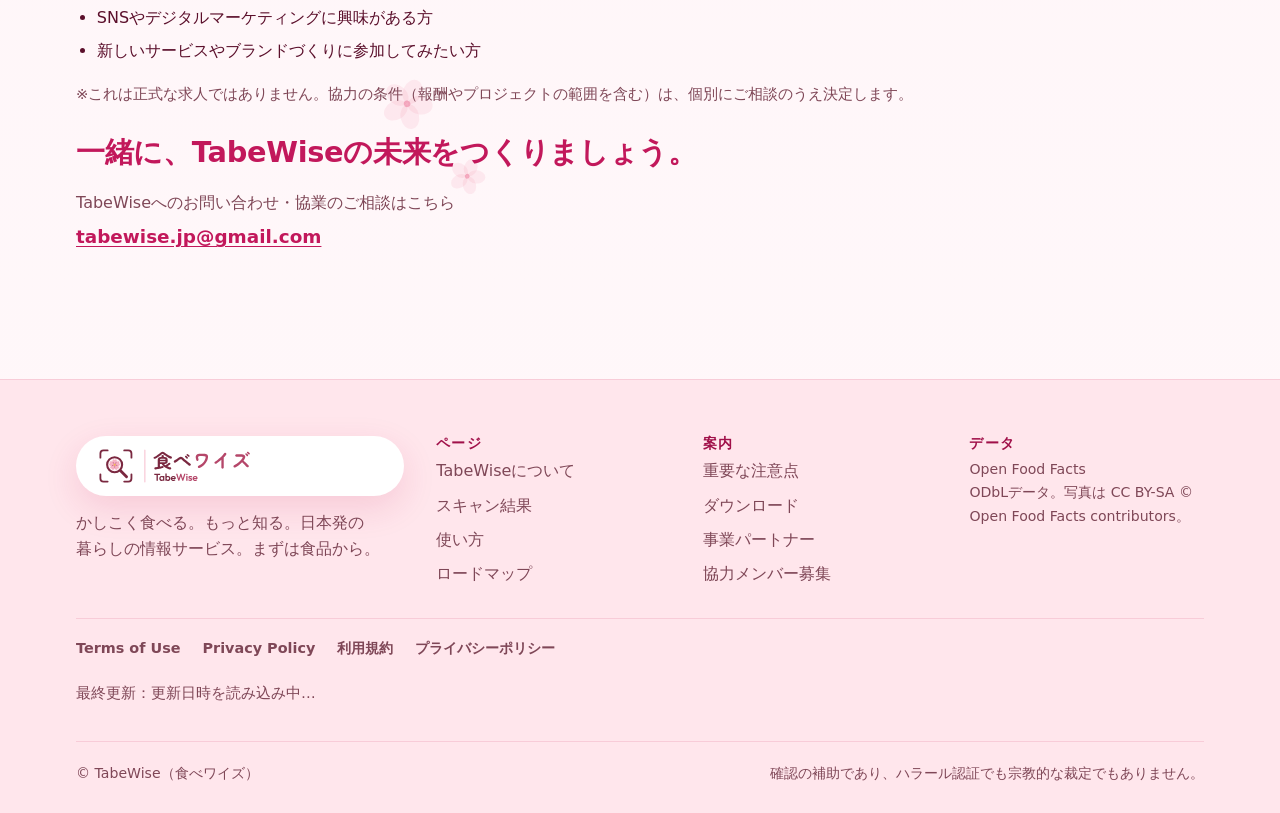
==== commit 3303626b: "feat(website): show automatic last-updated timestamp" ====
--- a/index.html
+++ b/index.html
@@ -399,6 +399,7 @@
       <div><h4 data-ja="データ">Data</h4><p class="foot-p fsm"><a href="https://world.openfoodfacts.org/" rel="noopener">Open Food Facts</a><br><span data-ja="ODbLデータ。写真は CC BY-SA © Open Food Facts contributors。">ODbL data; photos CC BY-SA © Open Food Facts contributors.</span></p></div>
     </div>
     <nav class="legal-links" aria-label="Legal"><a href="terms.html" lang="en">Terms of Use</a><a href="privacy.html" lang="en">Privacy Policy</a><a href="terms-ja.html" lang="ja">利用規約</a><a href="privacy-ja.html" lang="ja">プライバシーポリシー</a></nav>
+    <p class="fine" id="site-last-updated" aria-live="polite" data-ja="最終更新：更新日時を読み込み中…">Last updated: loading…</p>
     <div class="small"><span data-ja="© TabeWise（食べワイズ）">© TabeWise</span><span data-ja="確認の補助であり、ハラール認証でも宗教的な裁定でもありません。">A screening aid, not halal certification or a religious ruling.</span></div>
   </div>
 </footer>
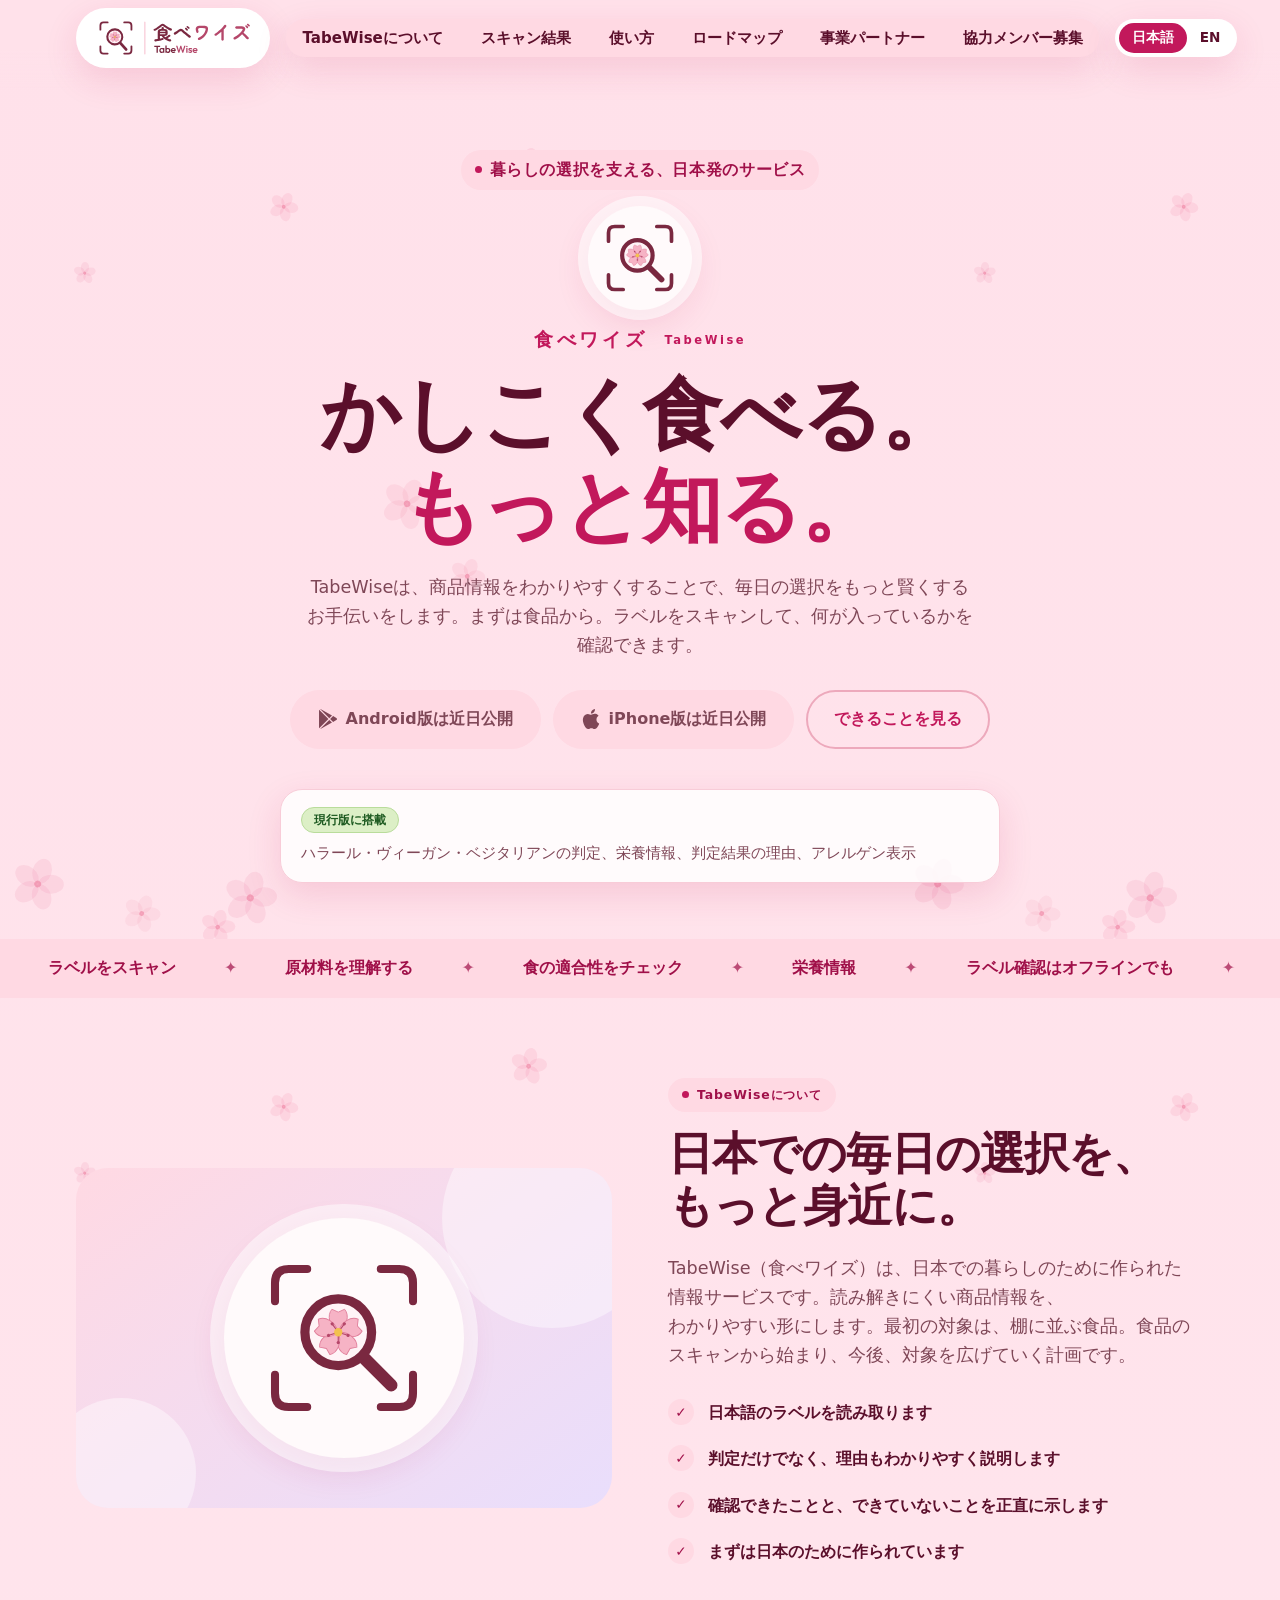
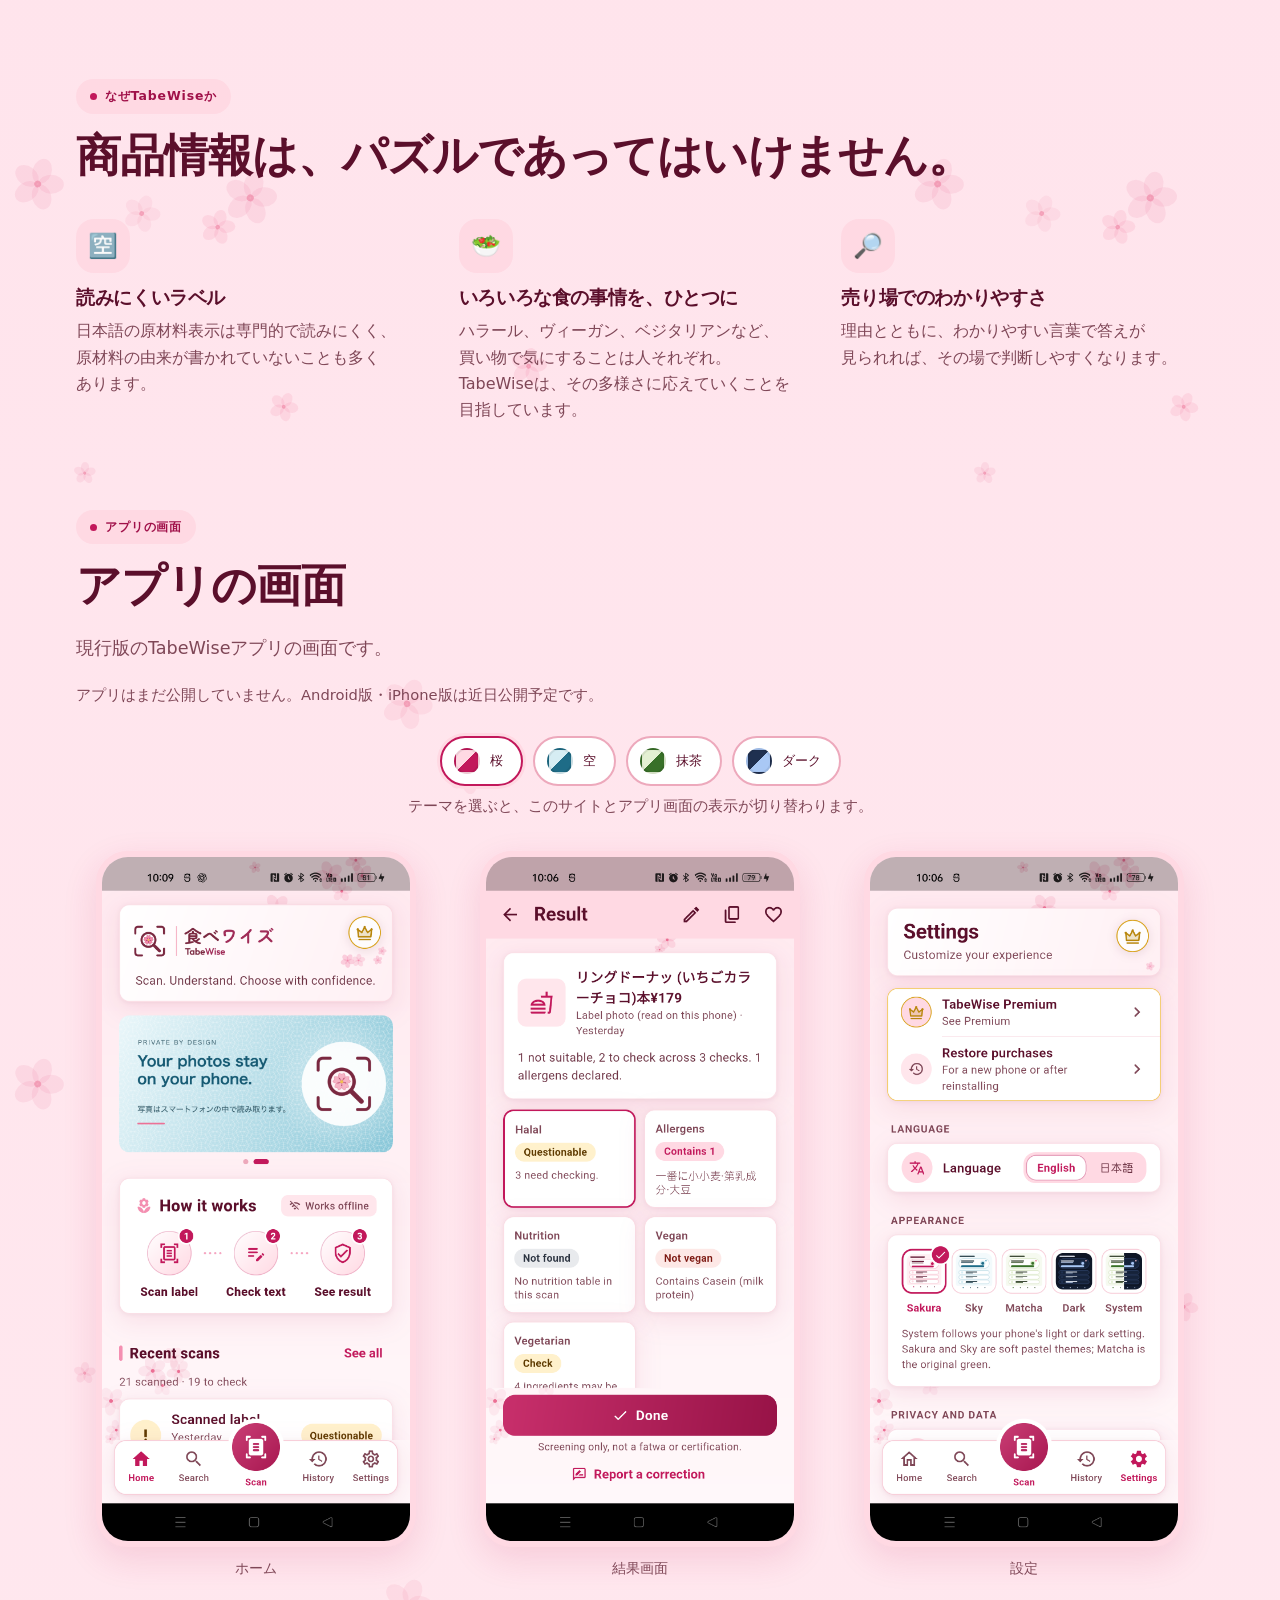
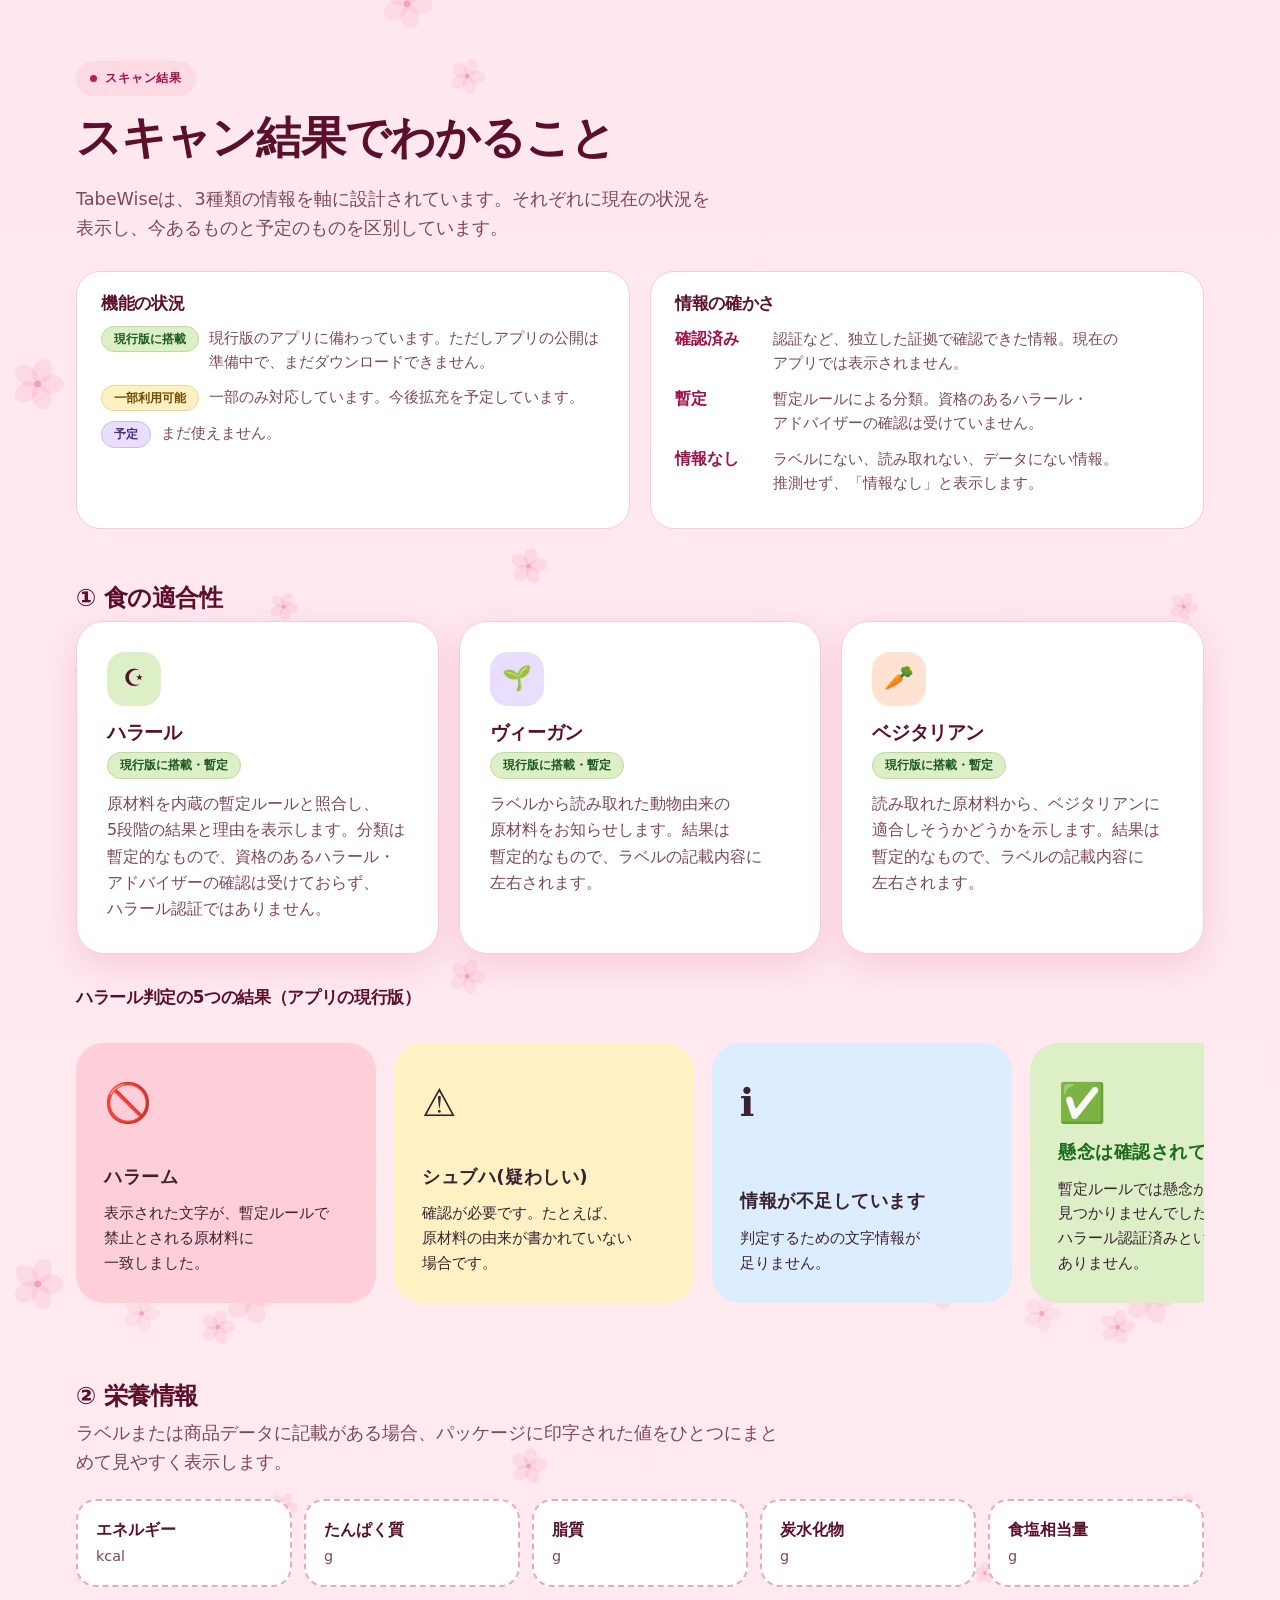
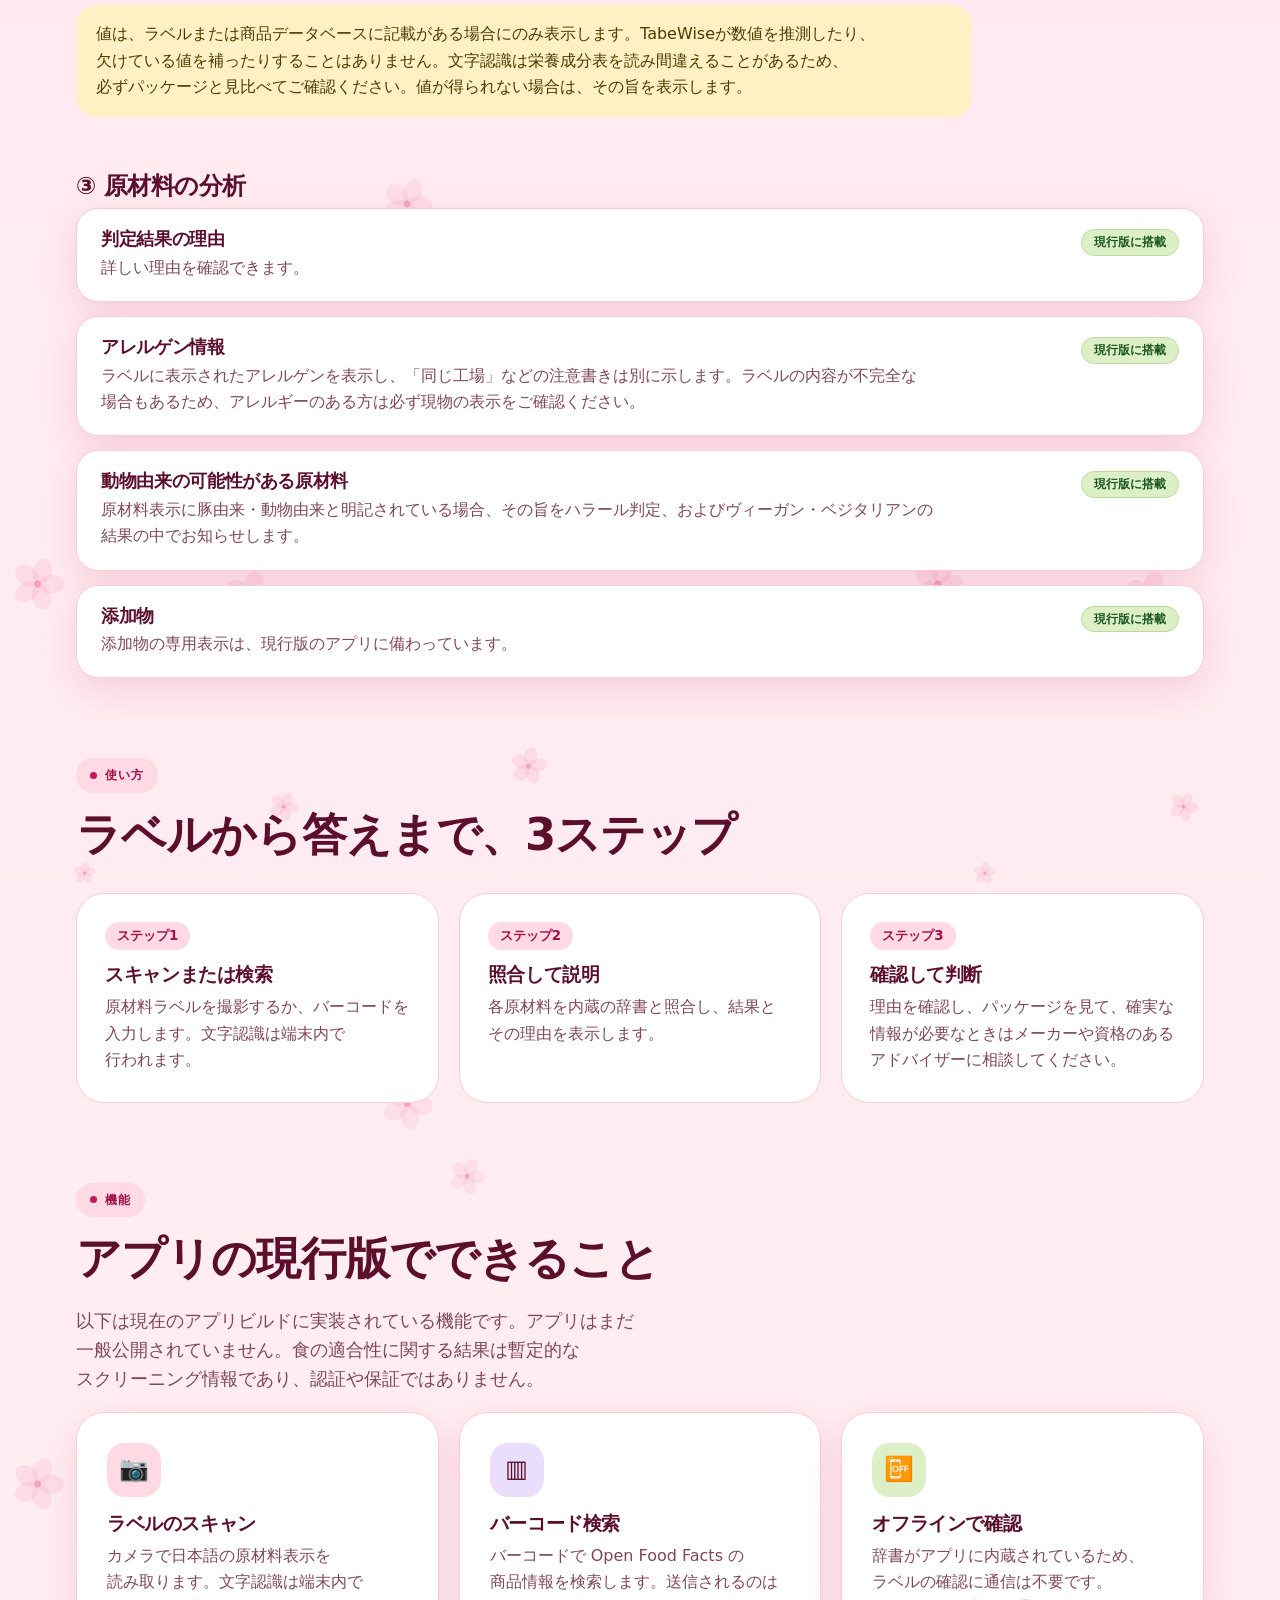
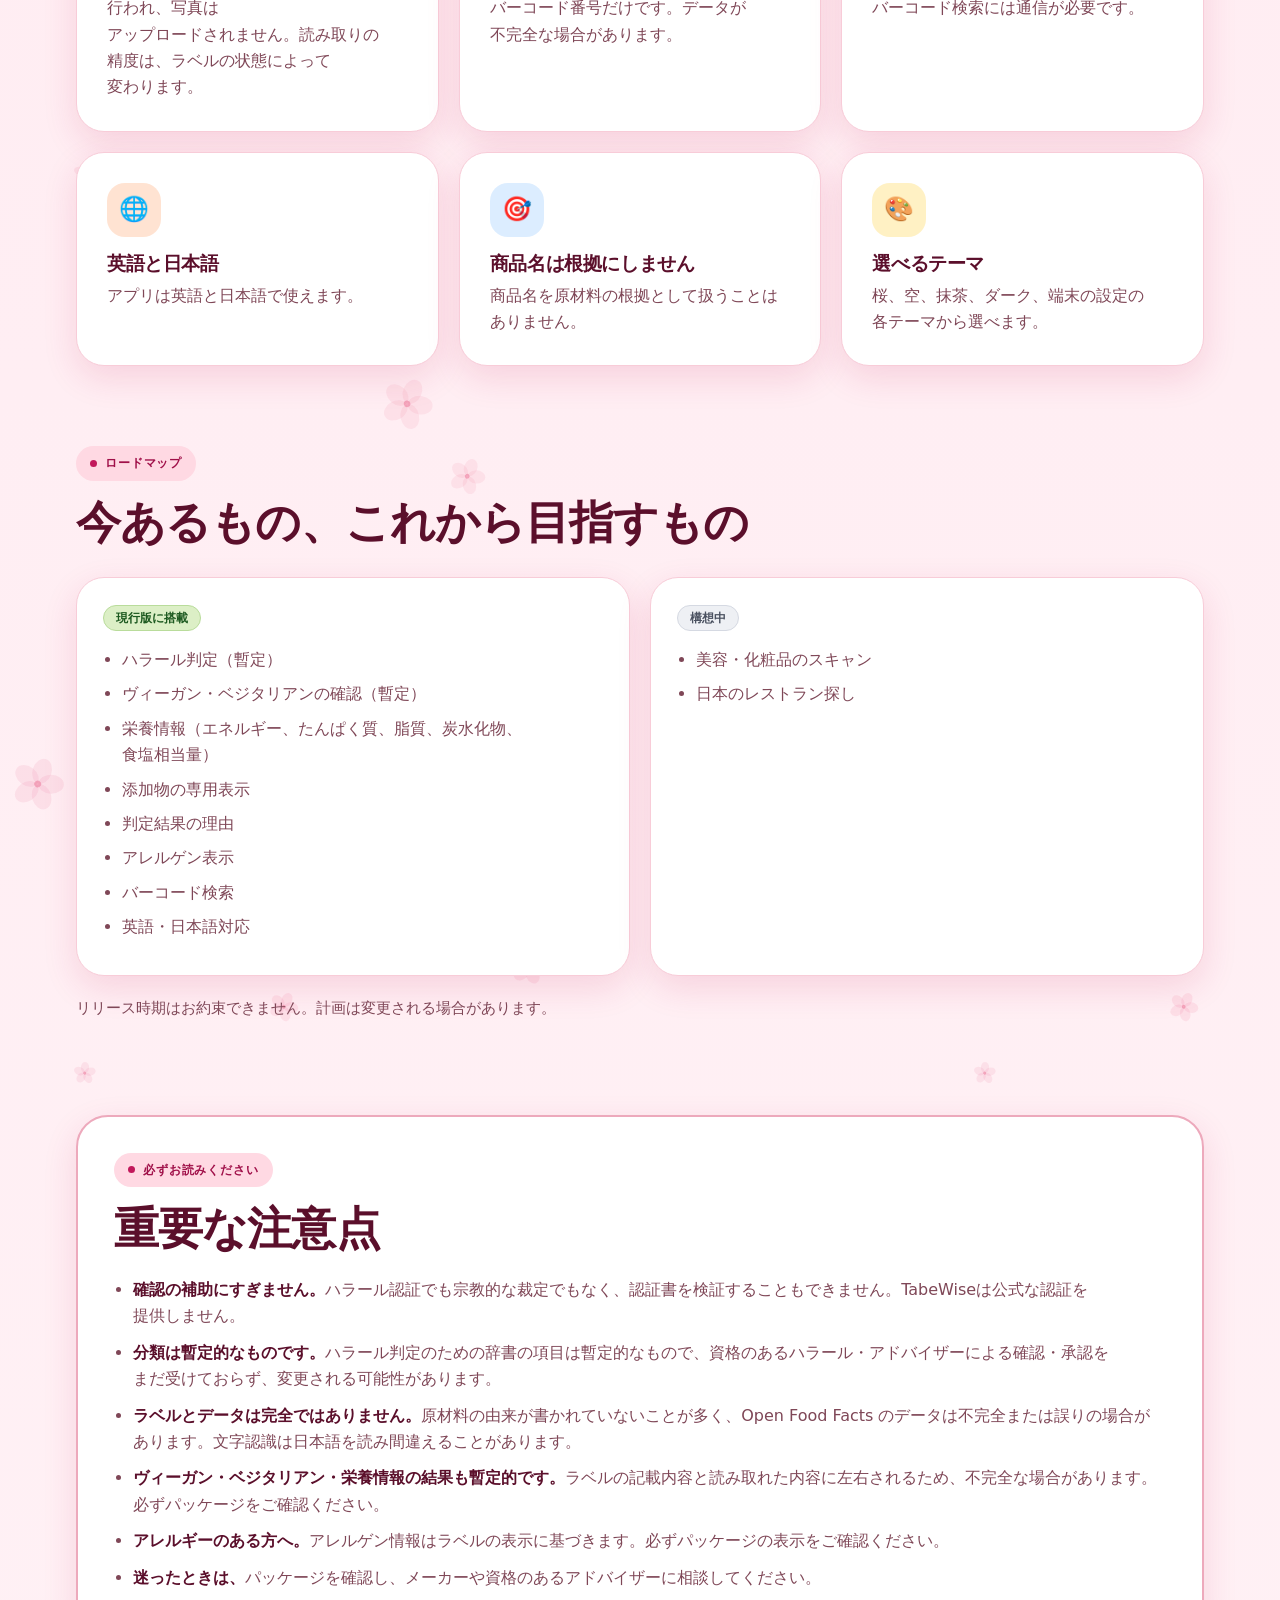
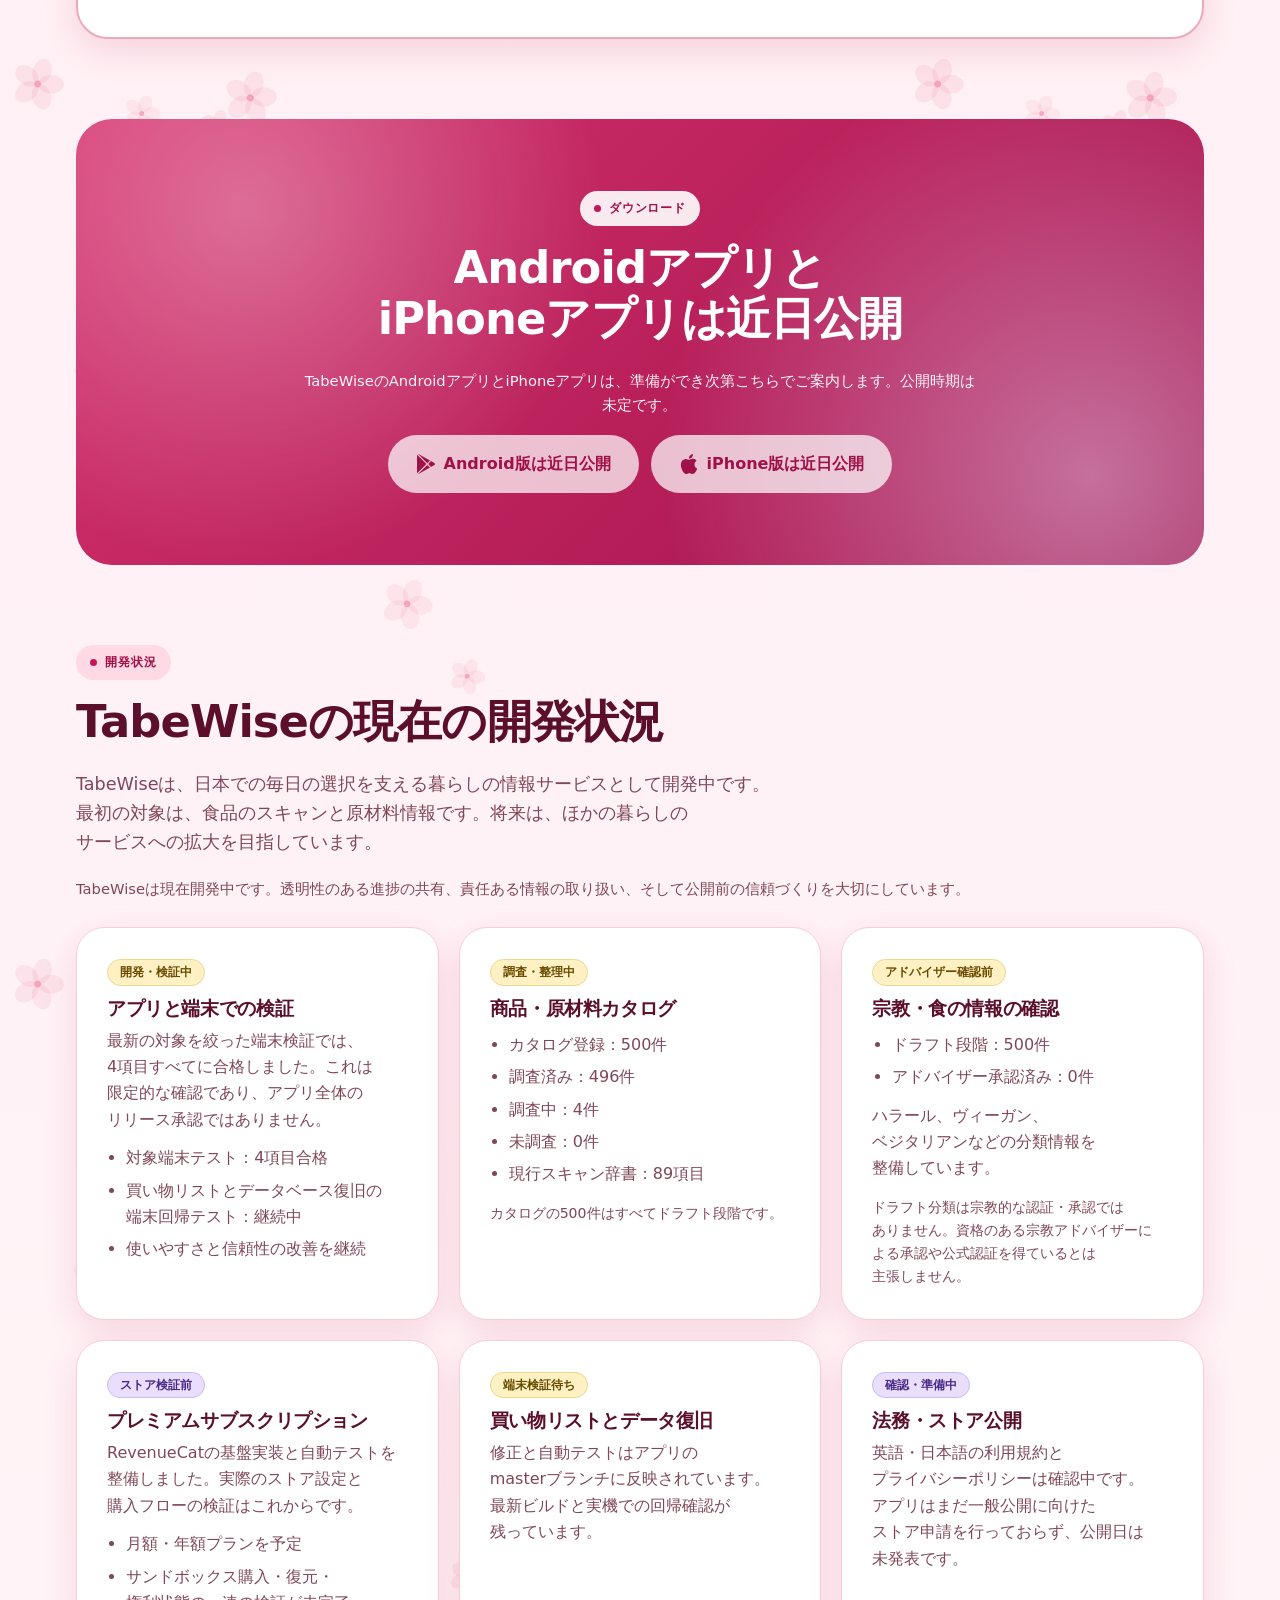
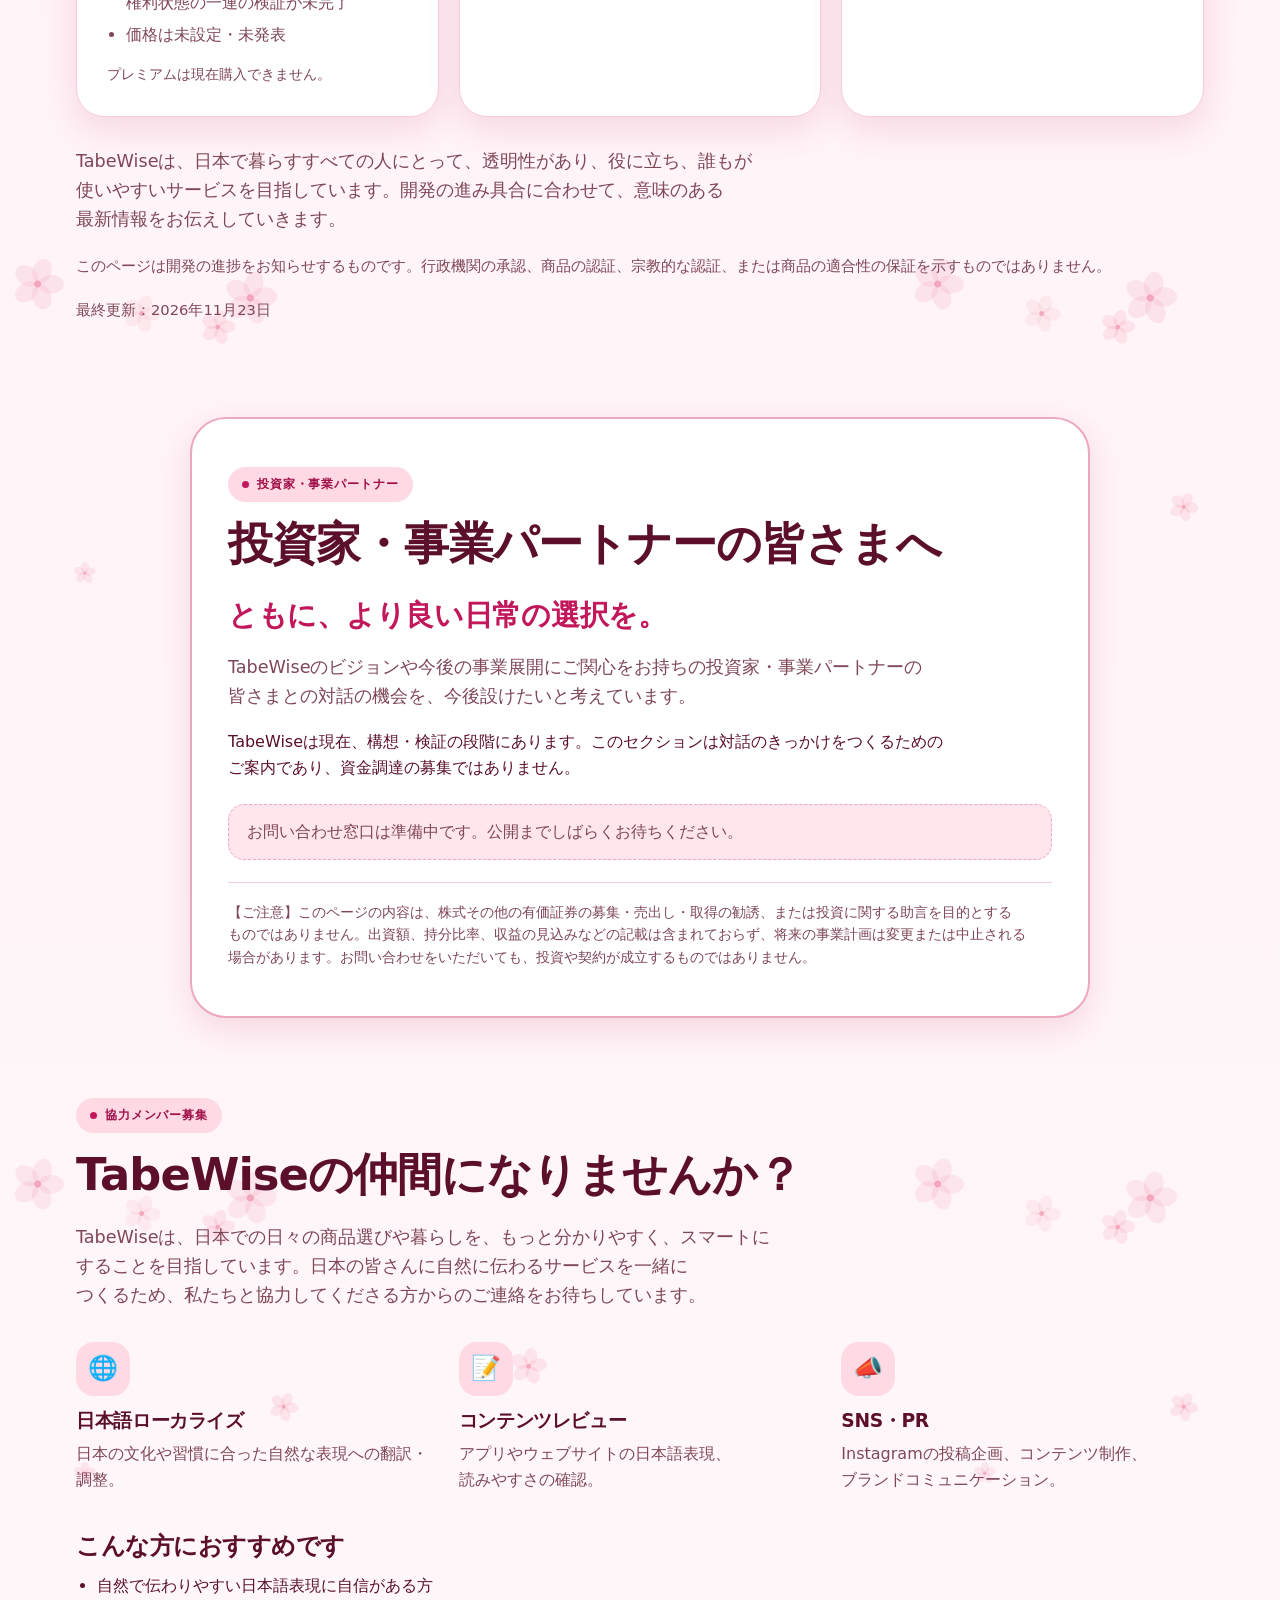
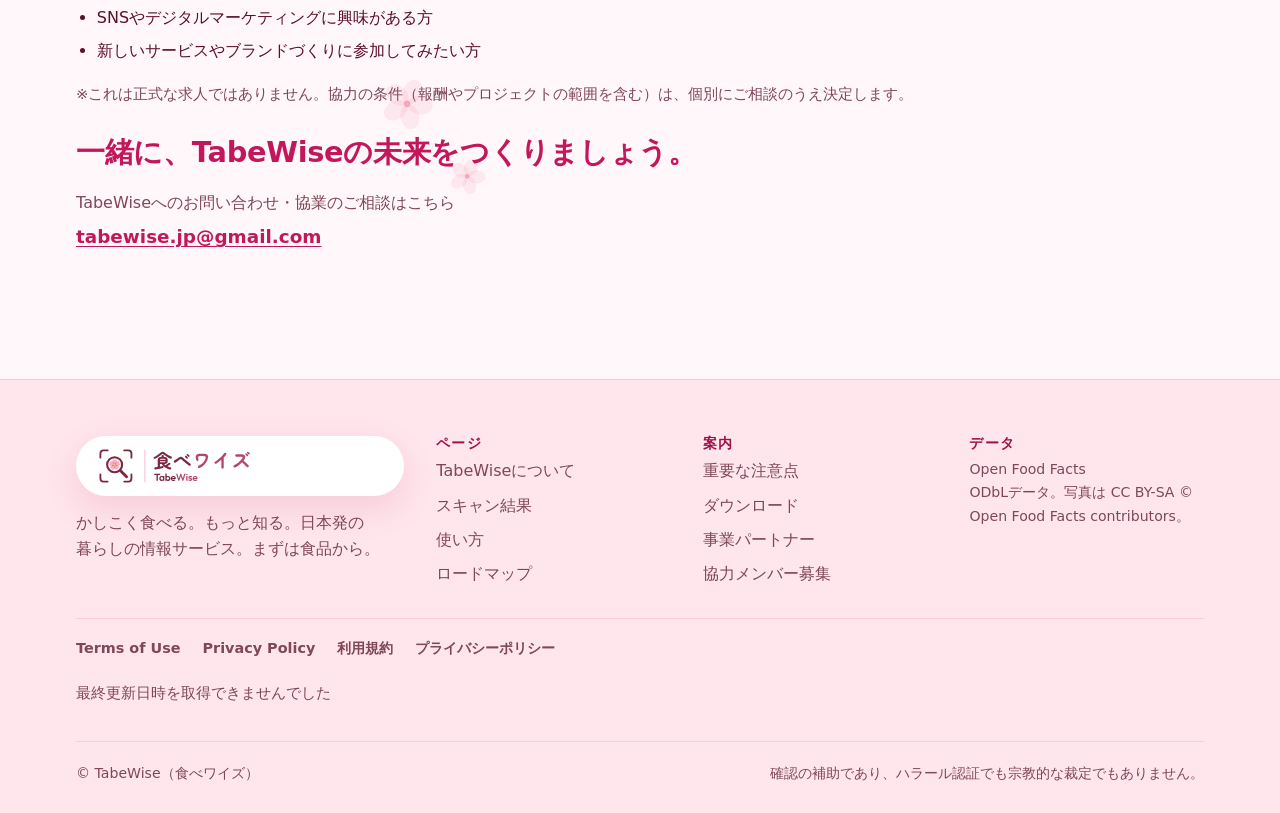
==== commit bb58ac53: "fix(website): refresh timestamp script cache" ====
--- a/index.html
+++ b/index.html
@@ -404,6 +404,6 @@
   </div>
 </footer>
 
-<script src="js/main.js?v=5"></script>
+<script src="js/main.js?v=6"></script>
 </body>
 </html>
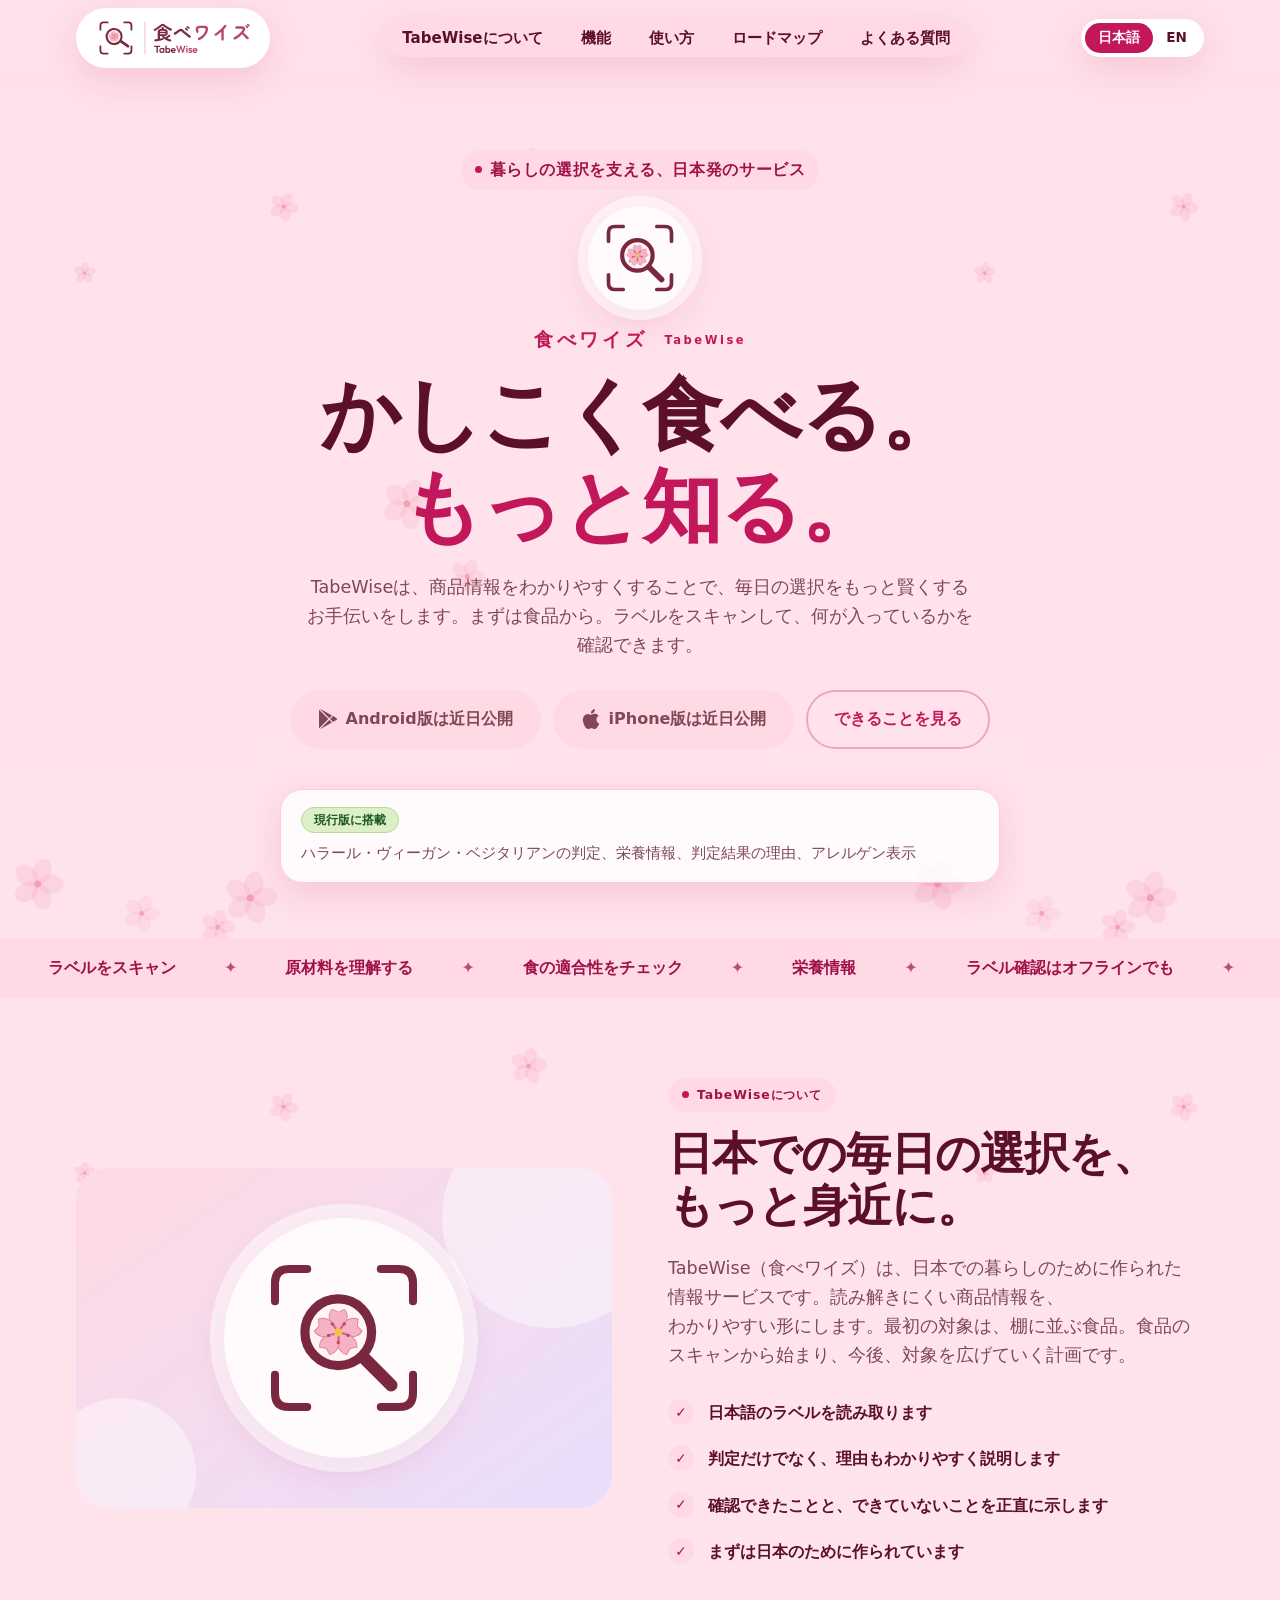
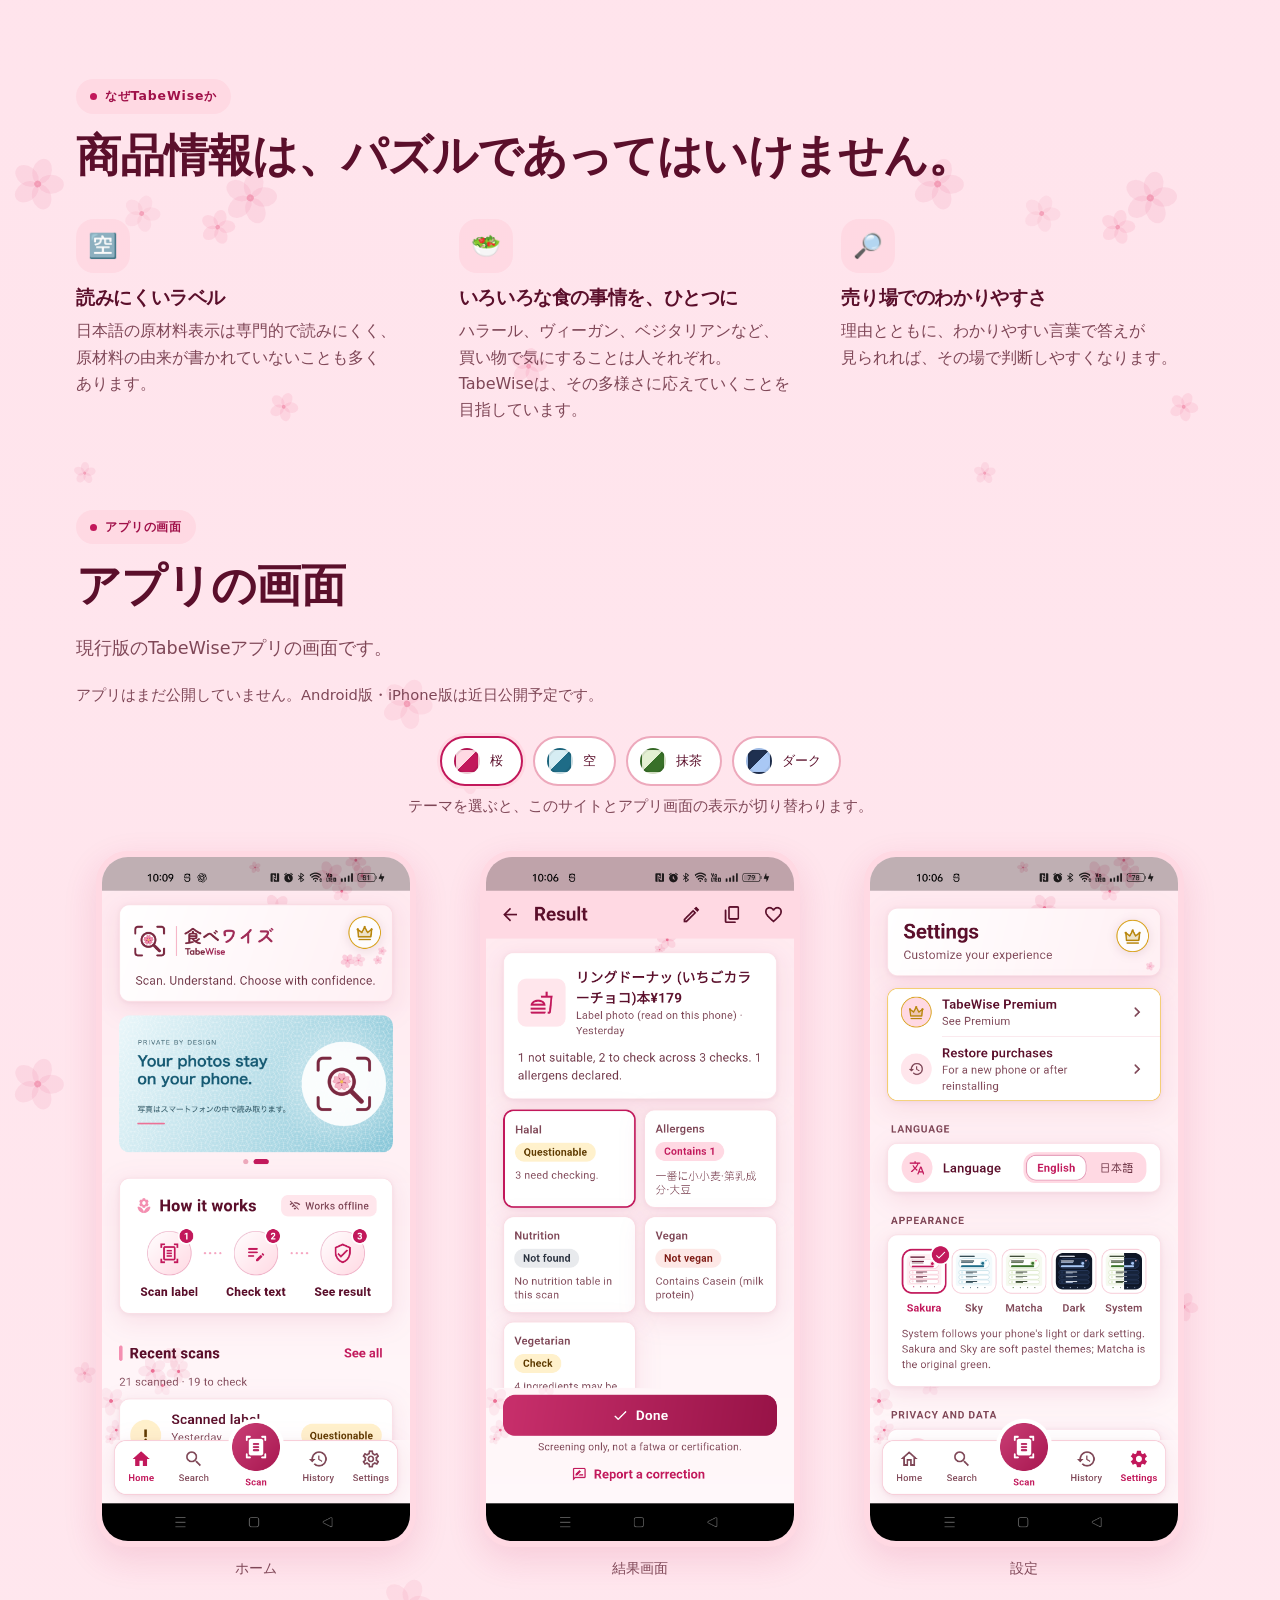
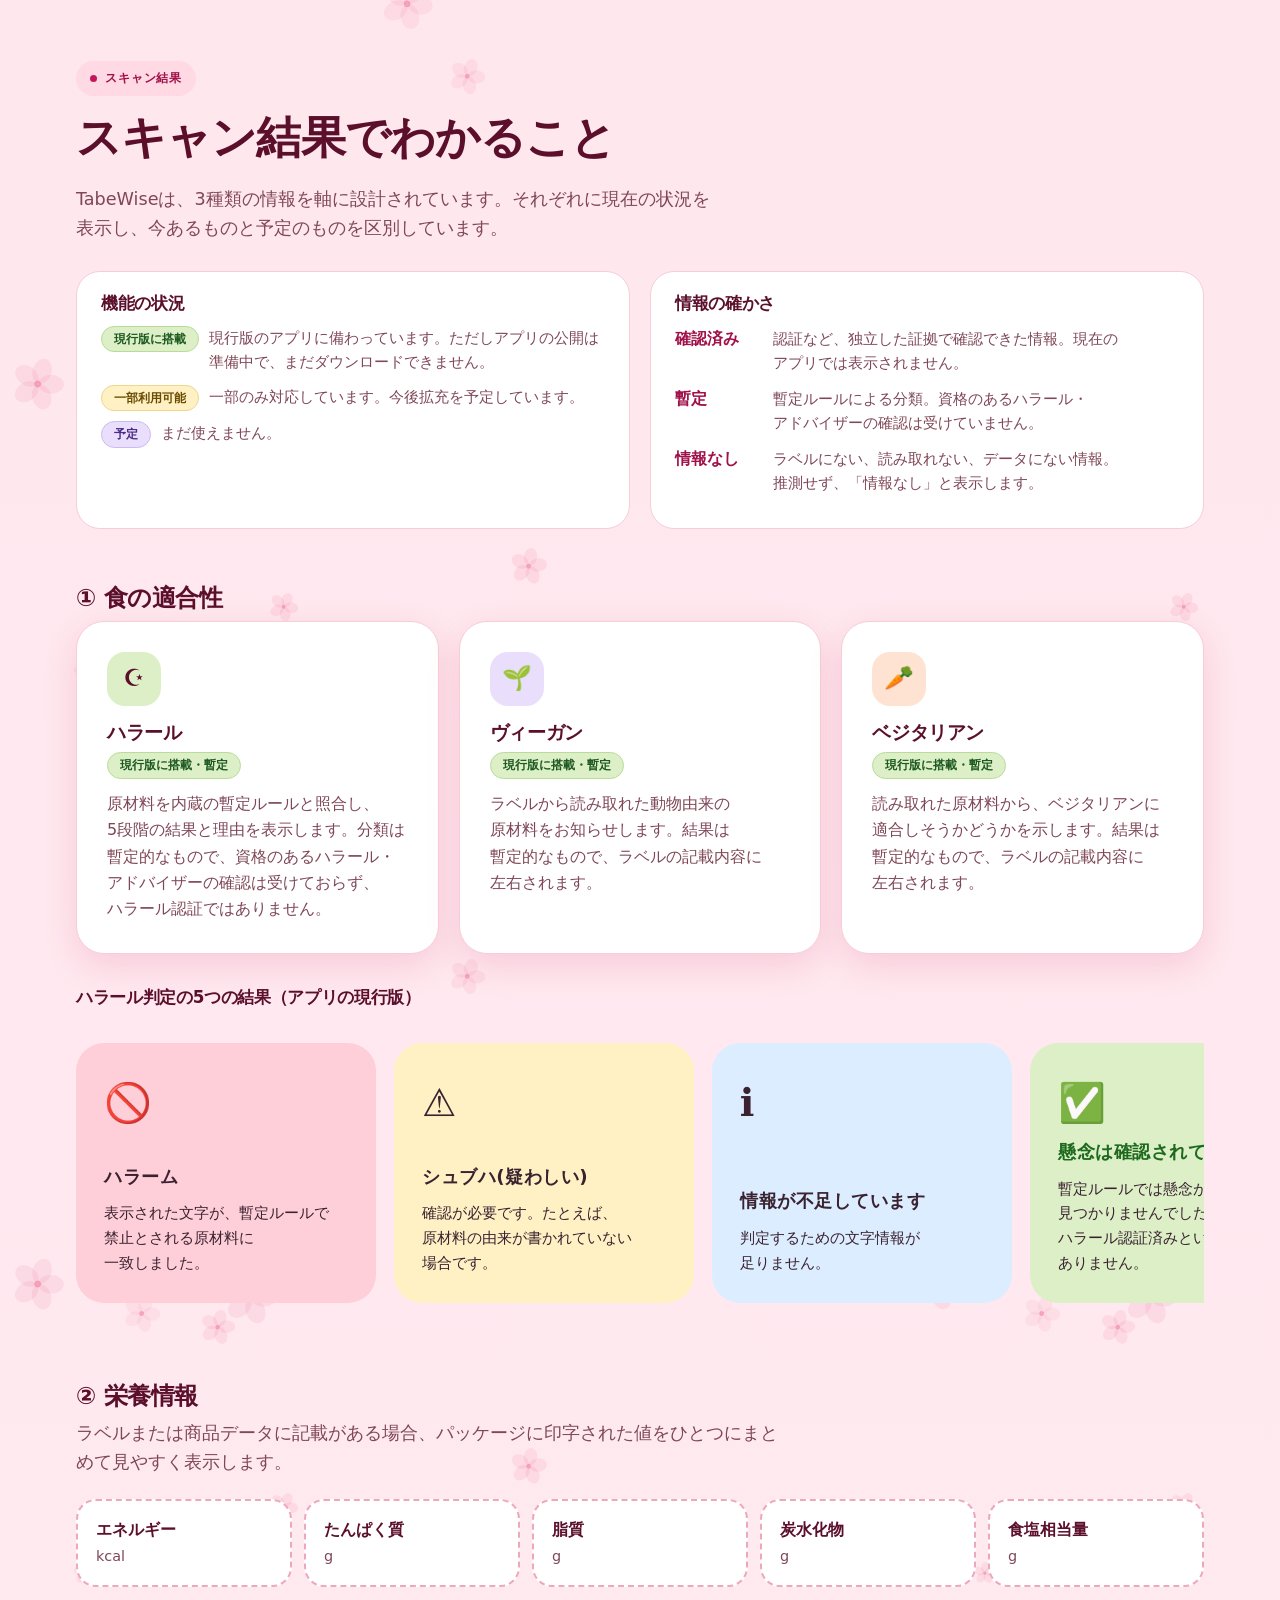
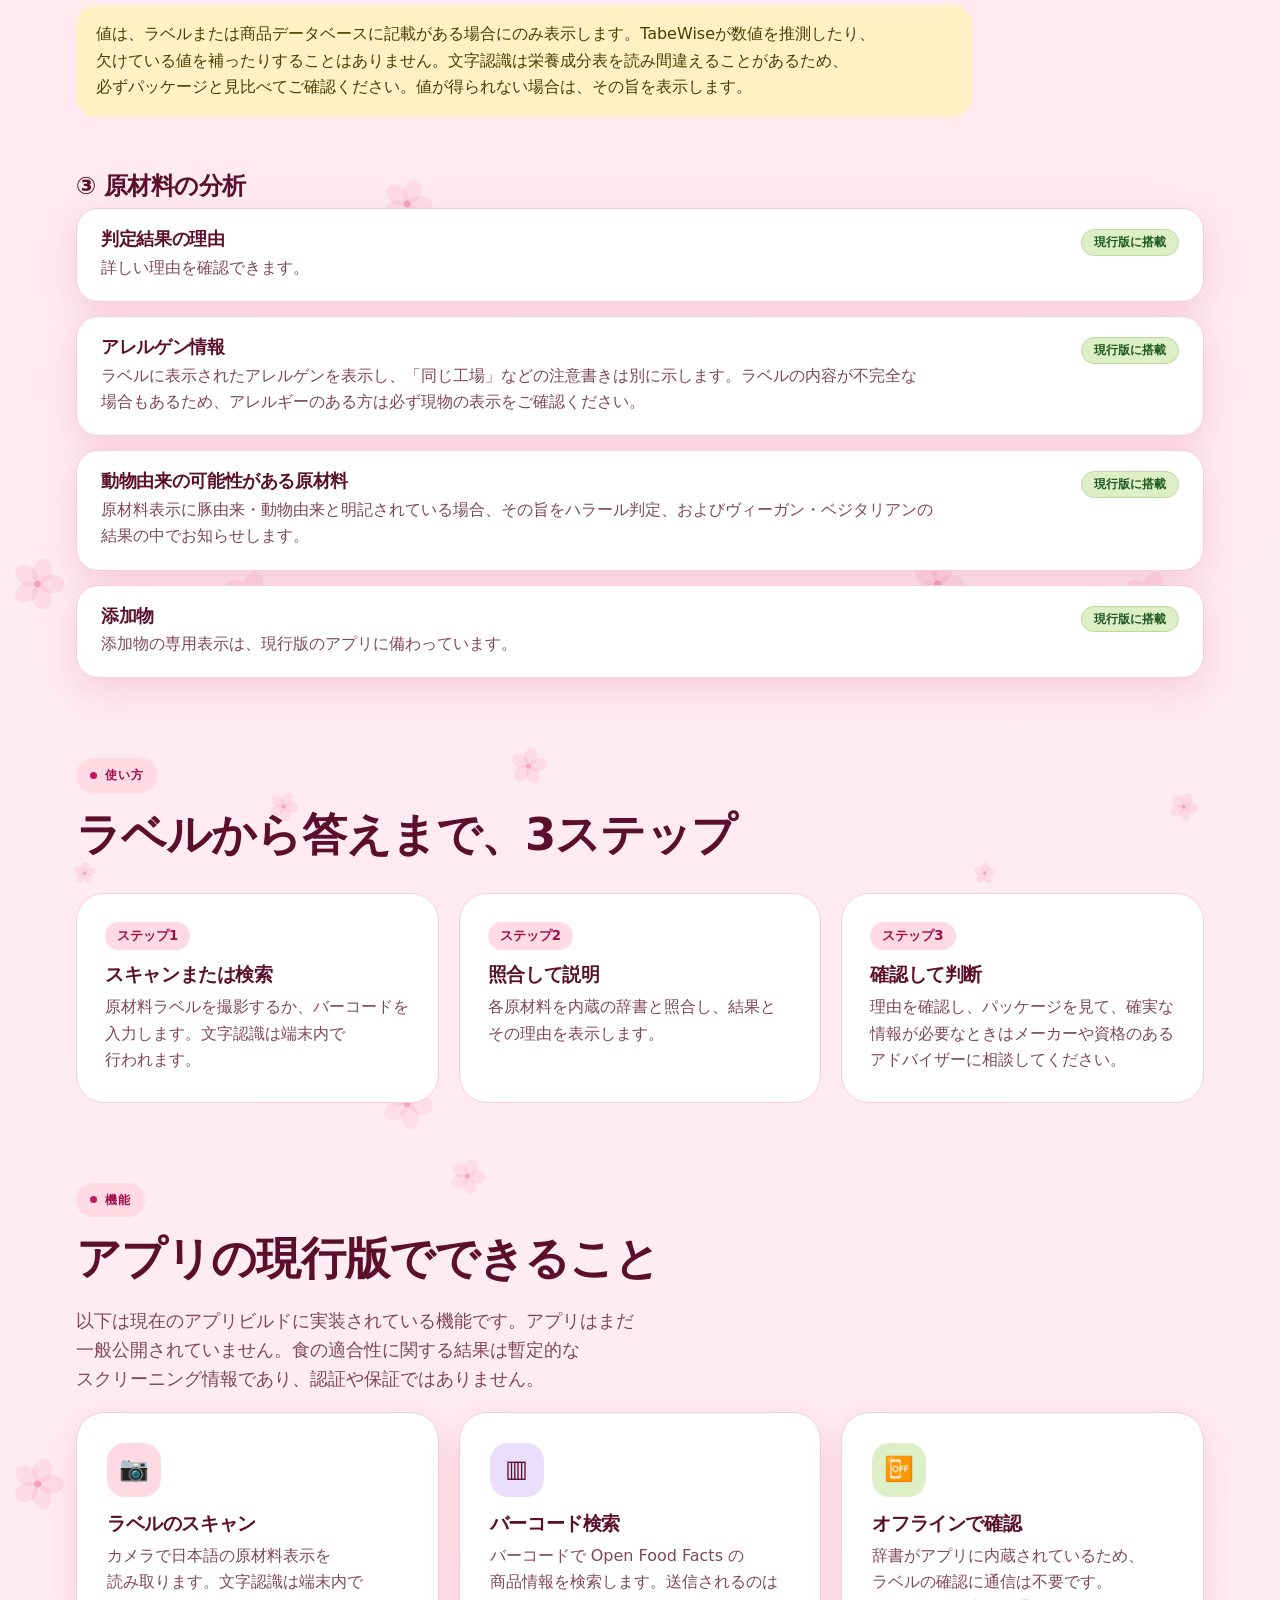
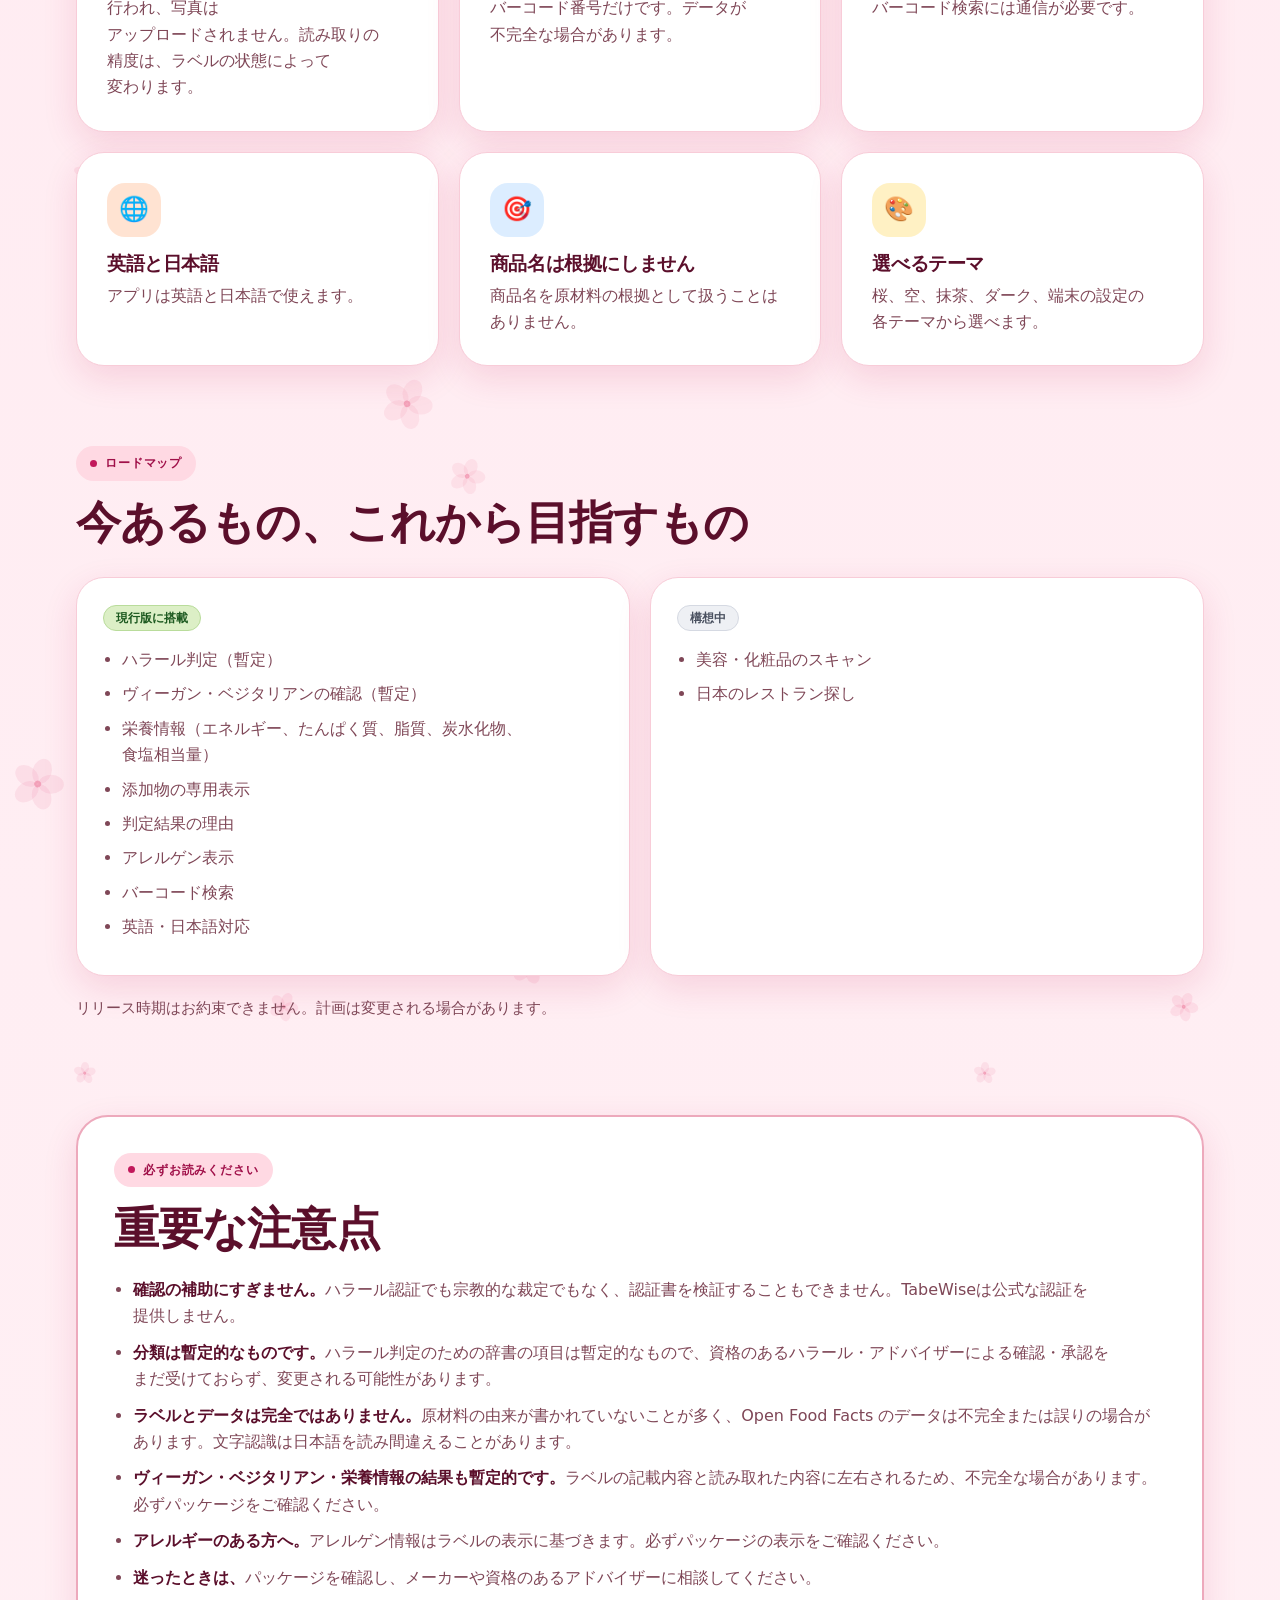
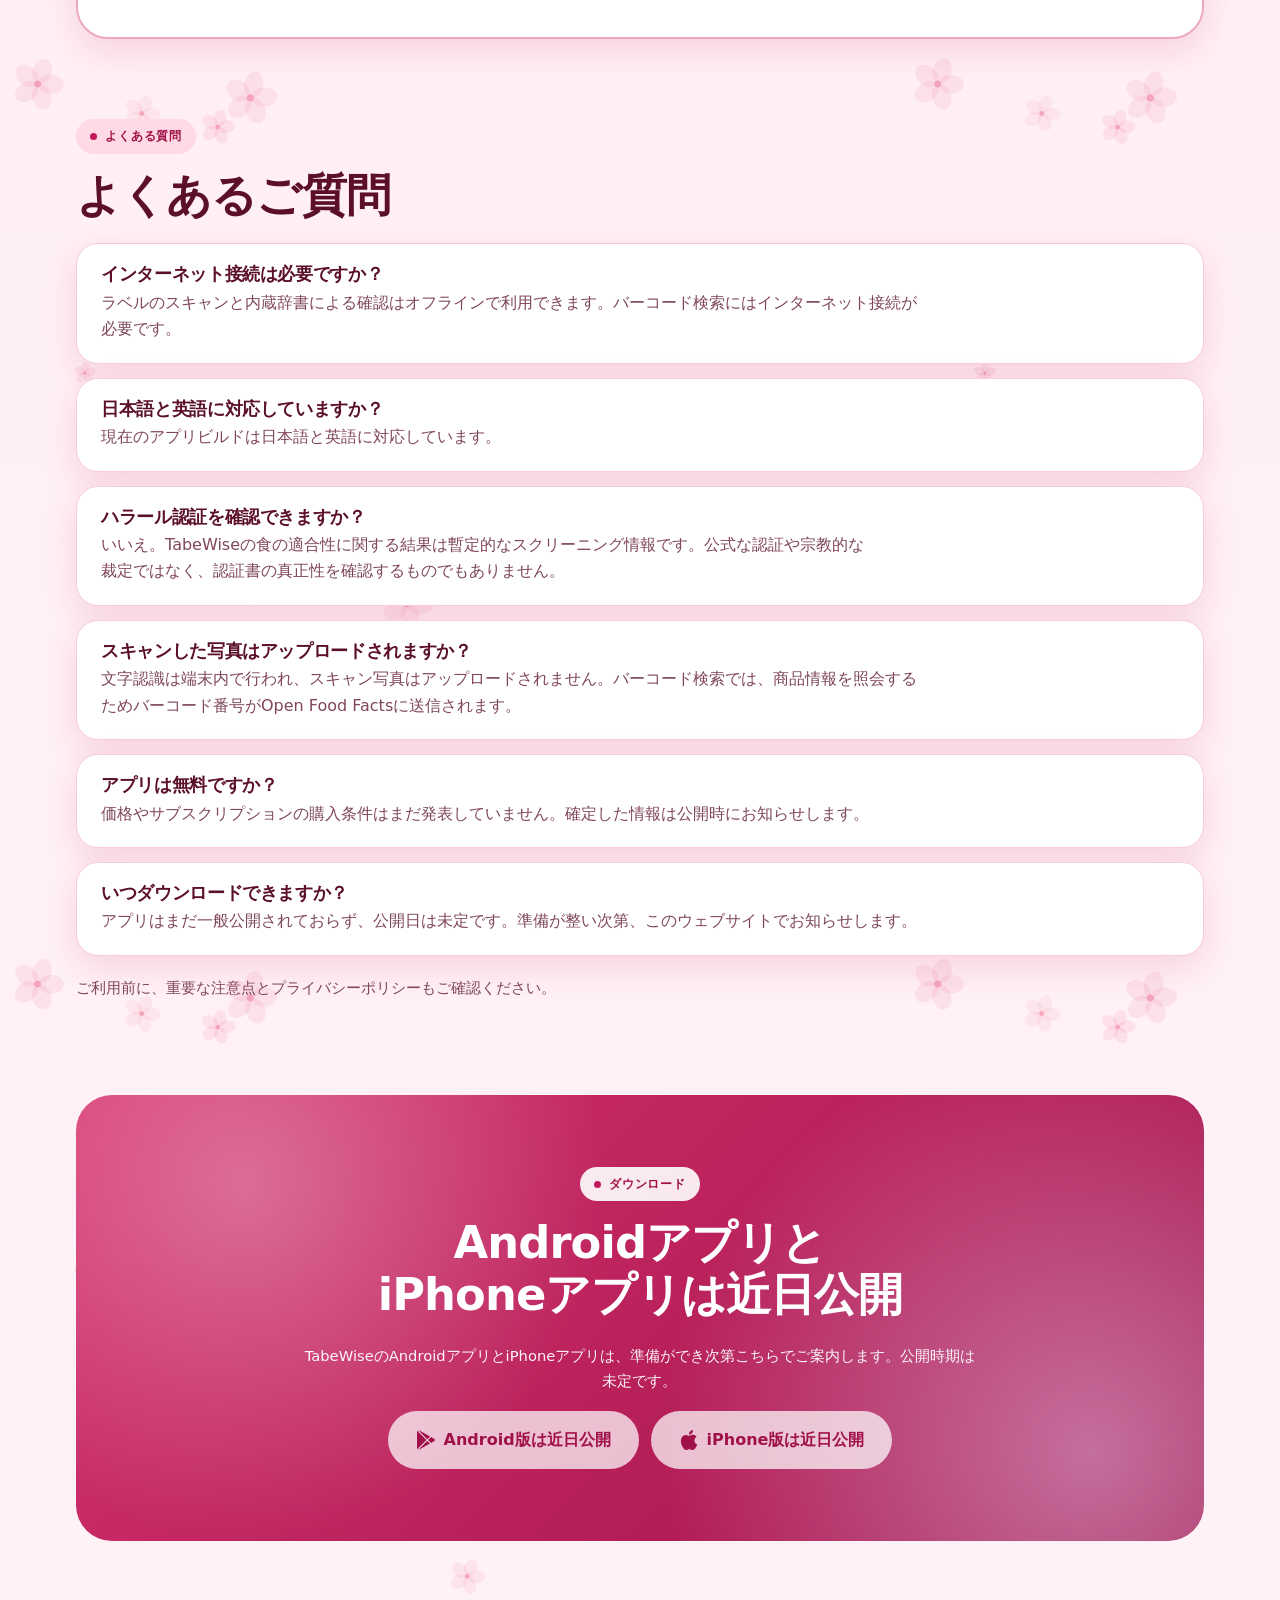
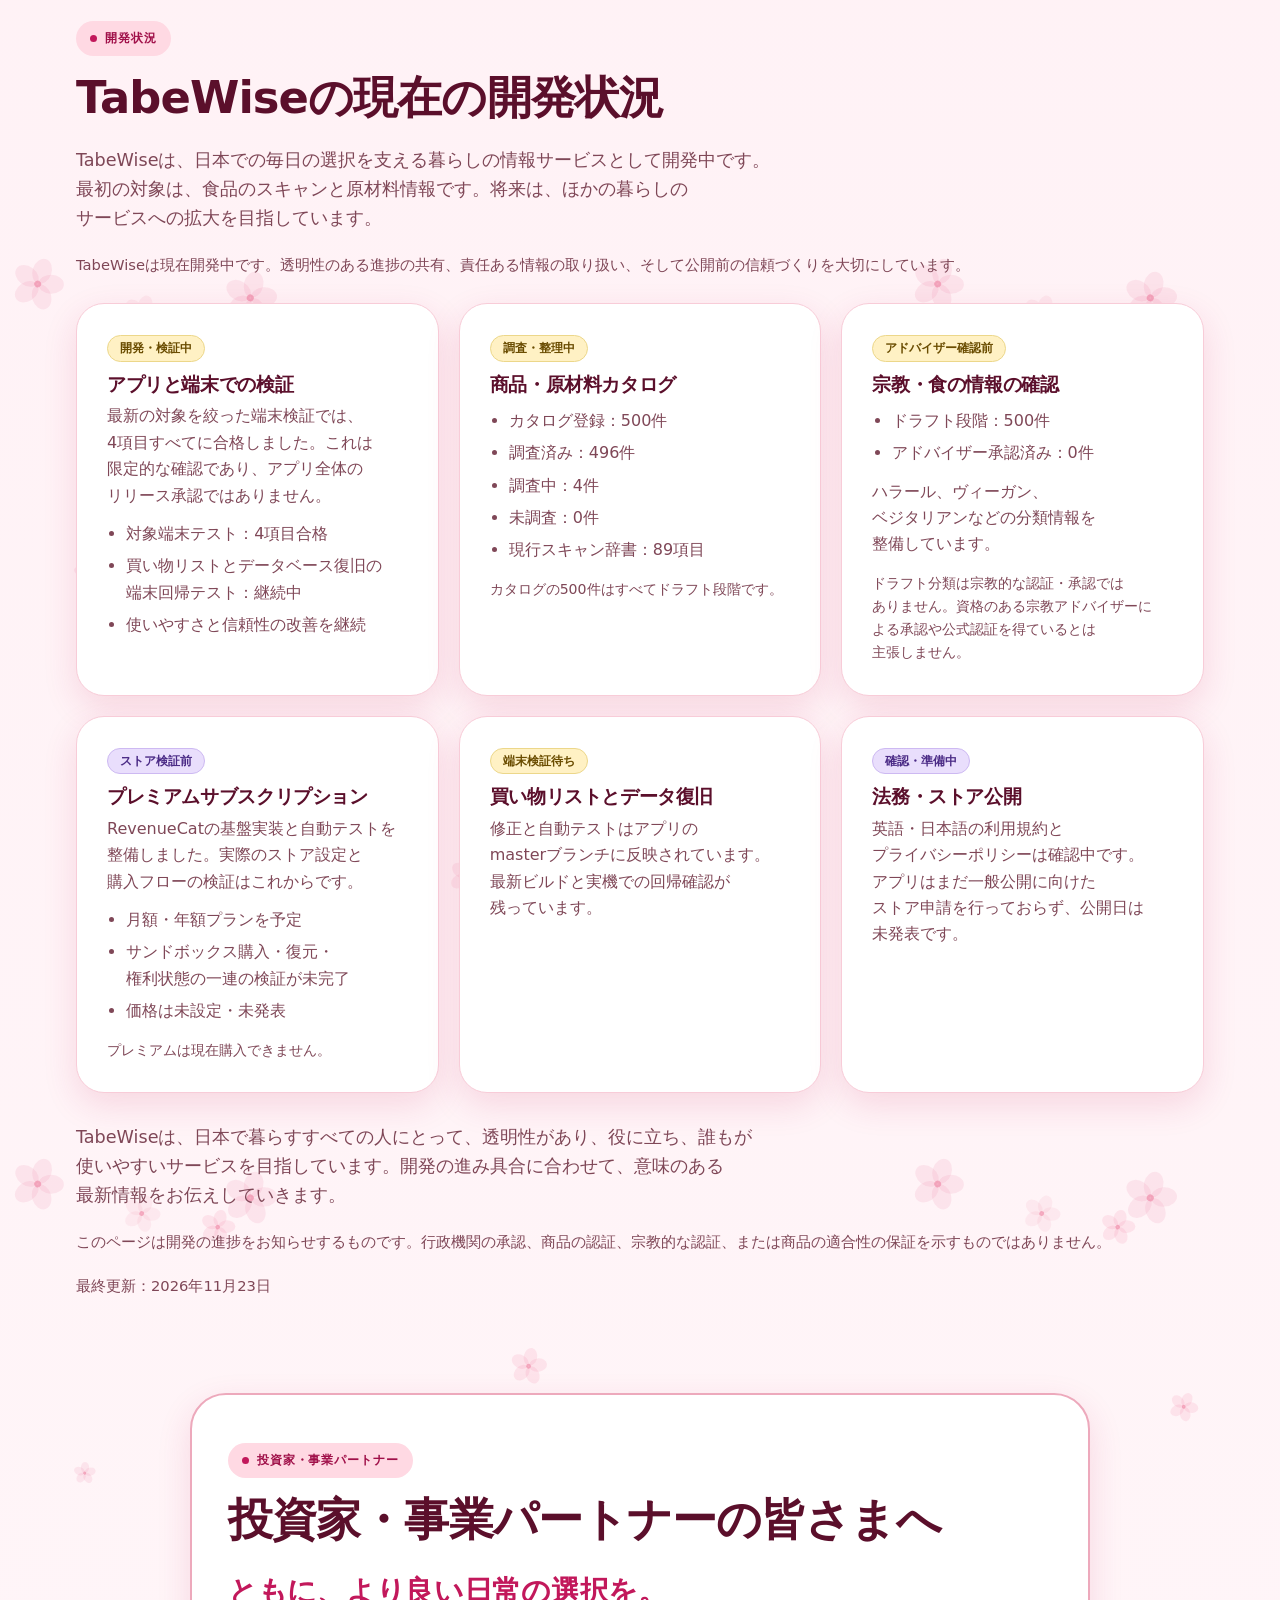
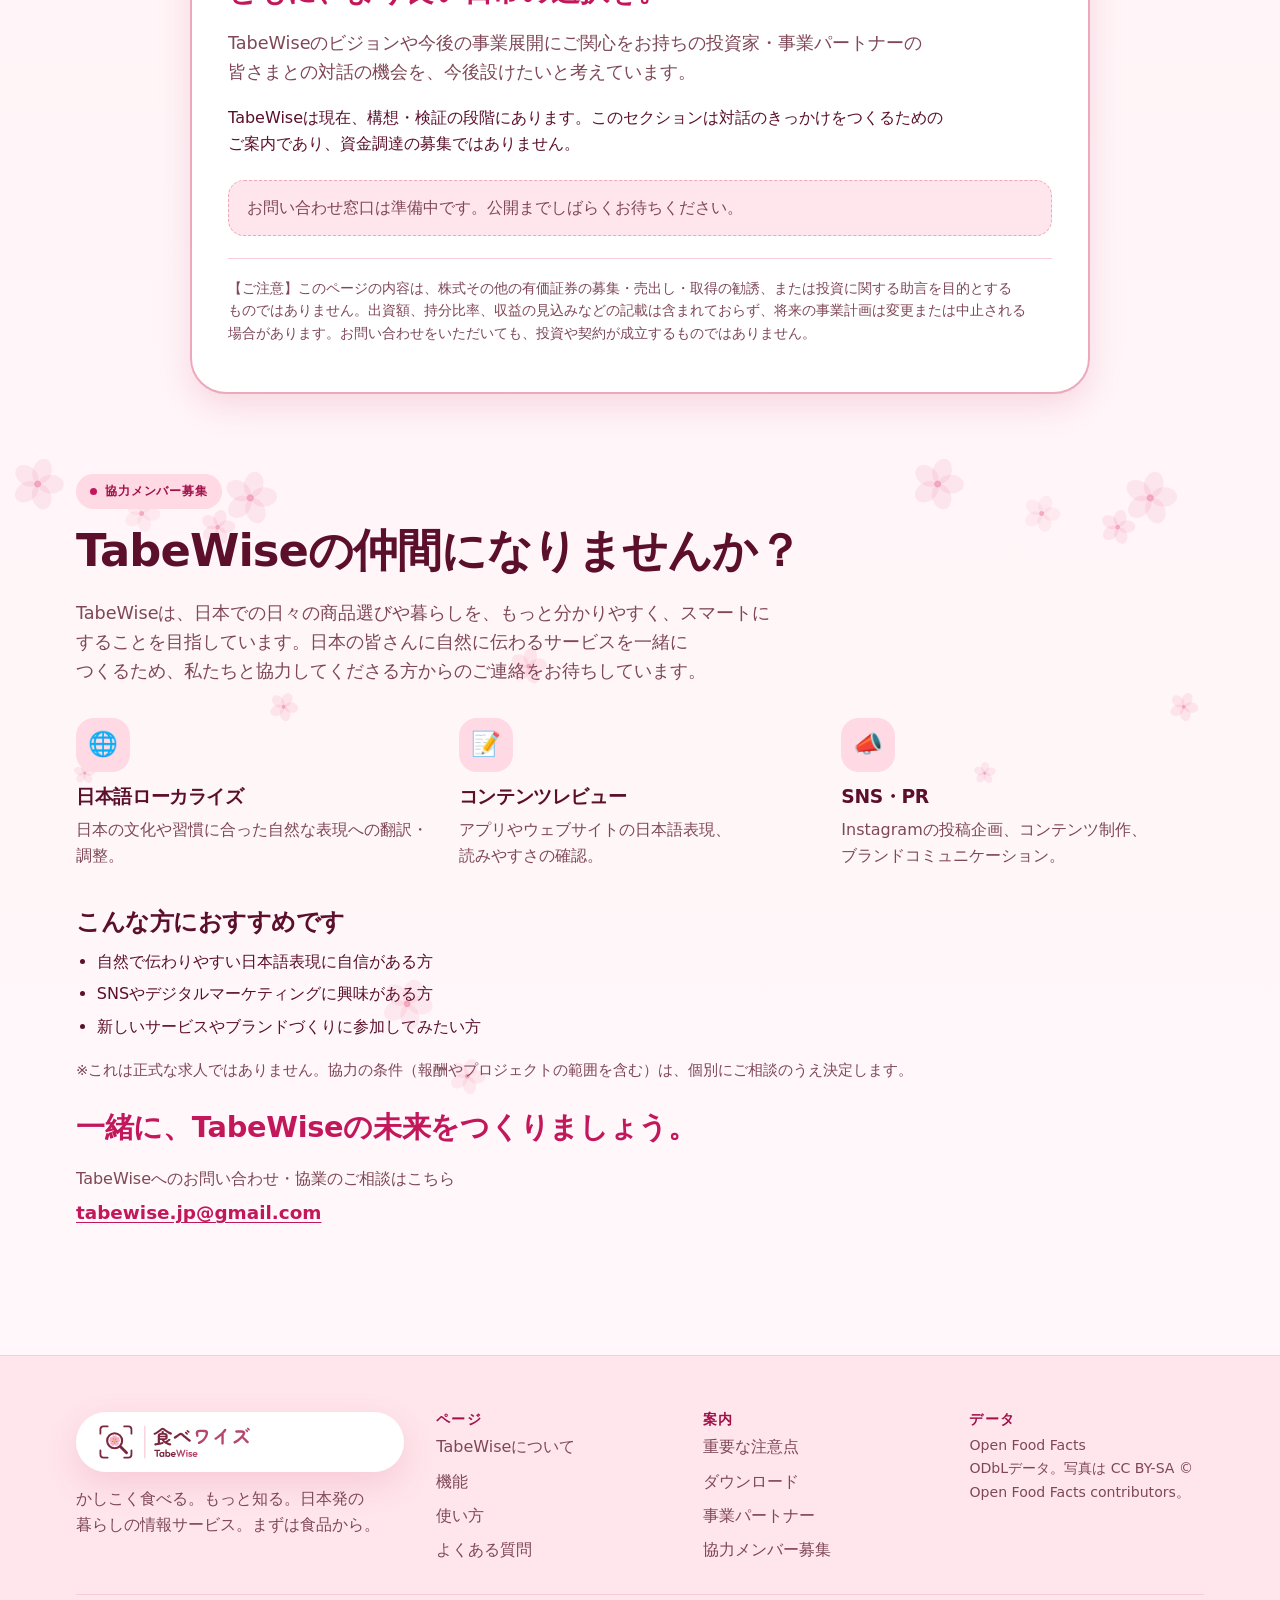
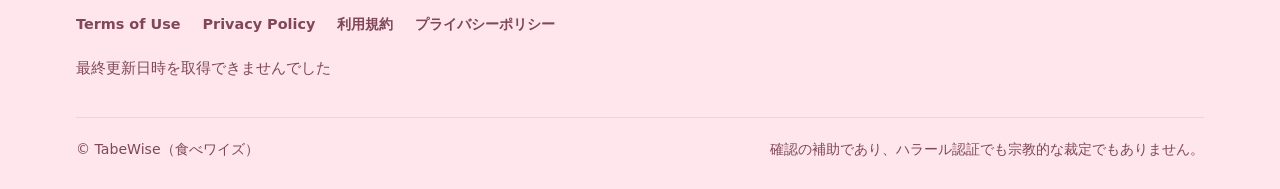
==== commit 0da80468: "feat(website): improve homepage navigation and add visitor FAQ" ====
--- a/index.html
+++ b/index.html
@@ -71,11 +71,10 @@
     <nav aria-label="Main" id="site-nav">
       <ul>
         <li><a href="#about" data-ja="TabeWiseについて">About</a></li>
-        <li><a href="#scan" data-ja="スキャン結果">Scan results</a></li>
+        <li><a href="#features" data-ja="機能">Features</a></li>
         <li><a href="#how" data-ja="使い方">How it works</a></li>
         <li><a href="#roadmap" data-ja="ロードマップ">Roadmap</a></li>
-        <li><a href="#partners" data-ja="事業パートナー">Partners</a></li>
-        <li><a href="#collaborators" data-ja="協力メンバー募集">Collaborators</a></li>
+        <li><a href="#faq" data-ja="よくある質問">FAQ</a></li>
       </ul>
     </nav>
     <div class="lang" role="group" aria-label="Language / 言語"><button type="button" data-lang="ja" aria-pressed="true">日本語</button><button type="button" data-lang="en" aria-pressed="false">EN</button></div>
@@ -293,6 +292,23 @@
   </div>
 </section>
 
+<!-- Visitor FAQ: answers are limited to capabilities and policies confirmed in the current app build. -->
+<section id="faq" class="tight">
+  <div class="wrap">
+    <span class="eyebrow" data-ja="よくある質問">FAQ</span>
+    <h2 data-ja="よくあるご質問">Questions people often ask</h2>
+    <div class="rows">
+      <div class="row"><div><h4 data-ja="インターネット接続は必要ですか？">Does TabeWise work offline?</h4><p data-ja="ラベルのスキャンと内蔵辞書による確認はオフラインで利用できます。バーコード検索にはインターネット接続が必要です。">Label scanning and checks against the built-in dictionary work offline. Barcode lookup requires an internet connection.</p></div></div>
+      <div class="row"><div><h4 data-ja="日本語と英語に対応していますか？">Which languages are supported?</h4><p data-ja="現在のアプリビルドは日本語と英語に対応しています。">The current app build supports Japanese and English.</p></div></div>
+      <div class="row"><div><h4 data-ja="ハラール認証を確認できますか？">Does a result mean a product is halal-certified?</h4><p data-ja="いいえ。TabeWiseの食の適合性に関する結果は暫定的なスクリーニング情報です。公式な認証や宗教的な裁定ではなく、認証書の真正性を確認するものでもありません。">No. Dietary results are preliminary screening information. They are not official certification or a religious ruling, and the app does not authenticate certificates.</p></div></div>
+      <div class="row"><div><h4 data-ja="スキャンした写真はアップロードされますか？">Are scanned photos uploaded?</h4><p data-ja="文字認識は端末内で行われ、スキャン写真はアップロードされません。バーコード検索では、商品情報を照会するためバーコード番号がOpen Food Factsに送信されます。">Text recognition runs on your device and scan photos are not uploaded. For barcode lookup, the barcode number is sent to Open Food Facts to request product information.</p></div></div>
+      <div class="row"><div><h4 data-ja="アプリは無料ですか？">How much does the app cost?</h4><p data-ja="価格やサブスクリプションの購入条件はまだ発表していません。確定した情報は公開時にお知らせします。">Pricing and subscription purchase terms have not been announced. We will publish confirmed details when they are available.</p></div></div>
+      <div class="row"><div><h4 data-ja="いつダウンロードできますか？">When can I download it?</h4><p data-ja="アプリはまだ一般公開されておらず、公開日は未定です。準備が整い次第、このウェブサイトでお知らせします。">The app is not publicly released yet, and no release date has been set. We will share an update on this website when it is ready.</p></div></div>
+    </div>
+    <p class="fine" data-ja="ご利用前に、重要な注意点とプライバシーポリシーもご確認ください。">Please also read the important limitations and Privacy Policy before using the app.</p>
+  </div>
+</section>
+
 <!-- 12. Download -->
 <section id="download" class="tight">
   <div class="wrap">
@@ -394,7 +410,7 @@
         <a class="brand" href="#top" aria-label="TabeWise 食べワイズ"><img src="images/tabewise-logo-animated.svg" width="166" height="52" alt="食べワイズ TabeWise"></a>
         <p class="foot-p" data-ja="かしこく食べる。もっと知る。日本発の暮らしの情報サービス。まずは食品から。">Eat Smart. Know Better. A Japan-first lifestyle discovery platform, starting with food.</p>
       </div>
-      <div><h4 data-ja="ページ">Page</h4><ul><li><a href="#about" data-ja="TabeWiseについて">About</a></li><li><a href="#scan" data-ja="スキャン結果">Scan results</a></li><li><a href="#how" data-ja="使い方">How it works</a></li><li><a href="#roadmap" data-ja="ロードマップ">Roadmap</a></li></ul></div>
+      <div><h4 data-ja="ページ">Page</h4><ul><li><a href="#about" data-ja="TabeWiseについて">About</a></li><li><a href="#features" data-ja="機能">Features</a></li><li><a href="#how" data-ja="使い方">How it works</a></li><li><a href="#faq" data-ja="よくある質問">FAQ</a></li></ul></div>
       <div><h4 data-ja="案内">Info</h4><ul><li><a href="#limits" data-ja="重要な注意点">Limitations</a></li><li><a href="#download" data-ja="ダウンロード">Download</a></li><li><a href="#partners" data-ja="事業パートナー">Partners</a></li><li><a href="#collaborators" data-ja="協力メンバー募集">Collaborators</a></li></ul></div>
       <div><h4 data-ja="データ">Data</h4><p class="foot-p fsm"><a href="https://world.openfoodfacts.org/" rel="noopener">Open Food Facts</a><br><span data-ja="ODbLデータ。写真は CC BY-SA © Open Food Facts contributors。">ODbL data; photos CC BY-SA © Open Food Facts contributors.</span></p></div>
     </div>
@@ -404,6 +420,6 @@
   </div>
 </footer>
 
-<script src="js/main.js?v=6"></script>
+<script src="js/main.js?v=7"></script>
 </body>
 </html>
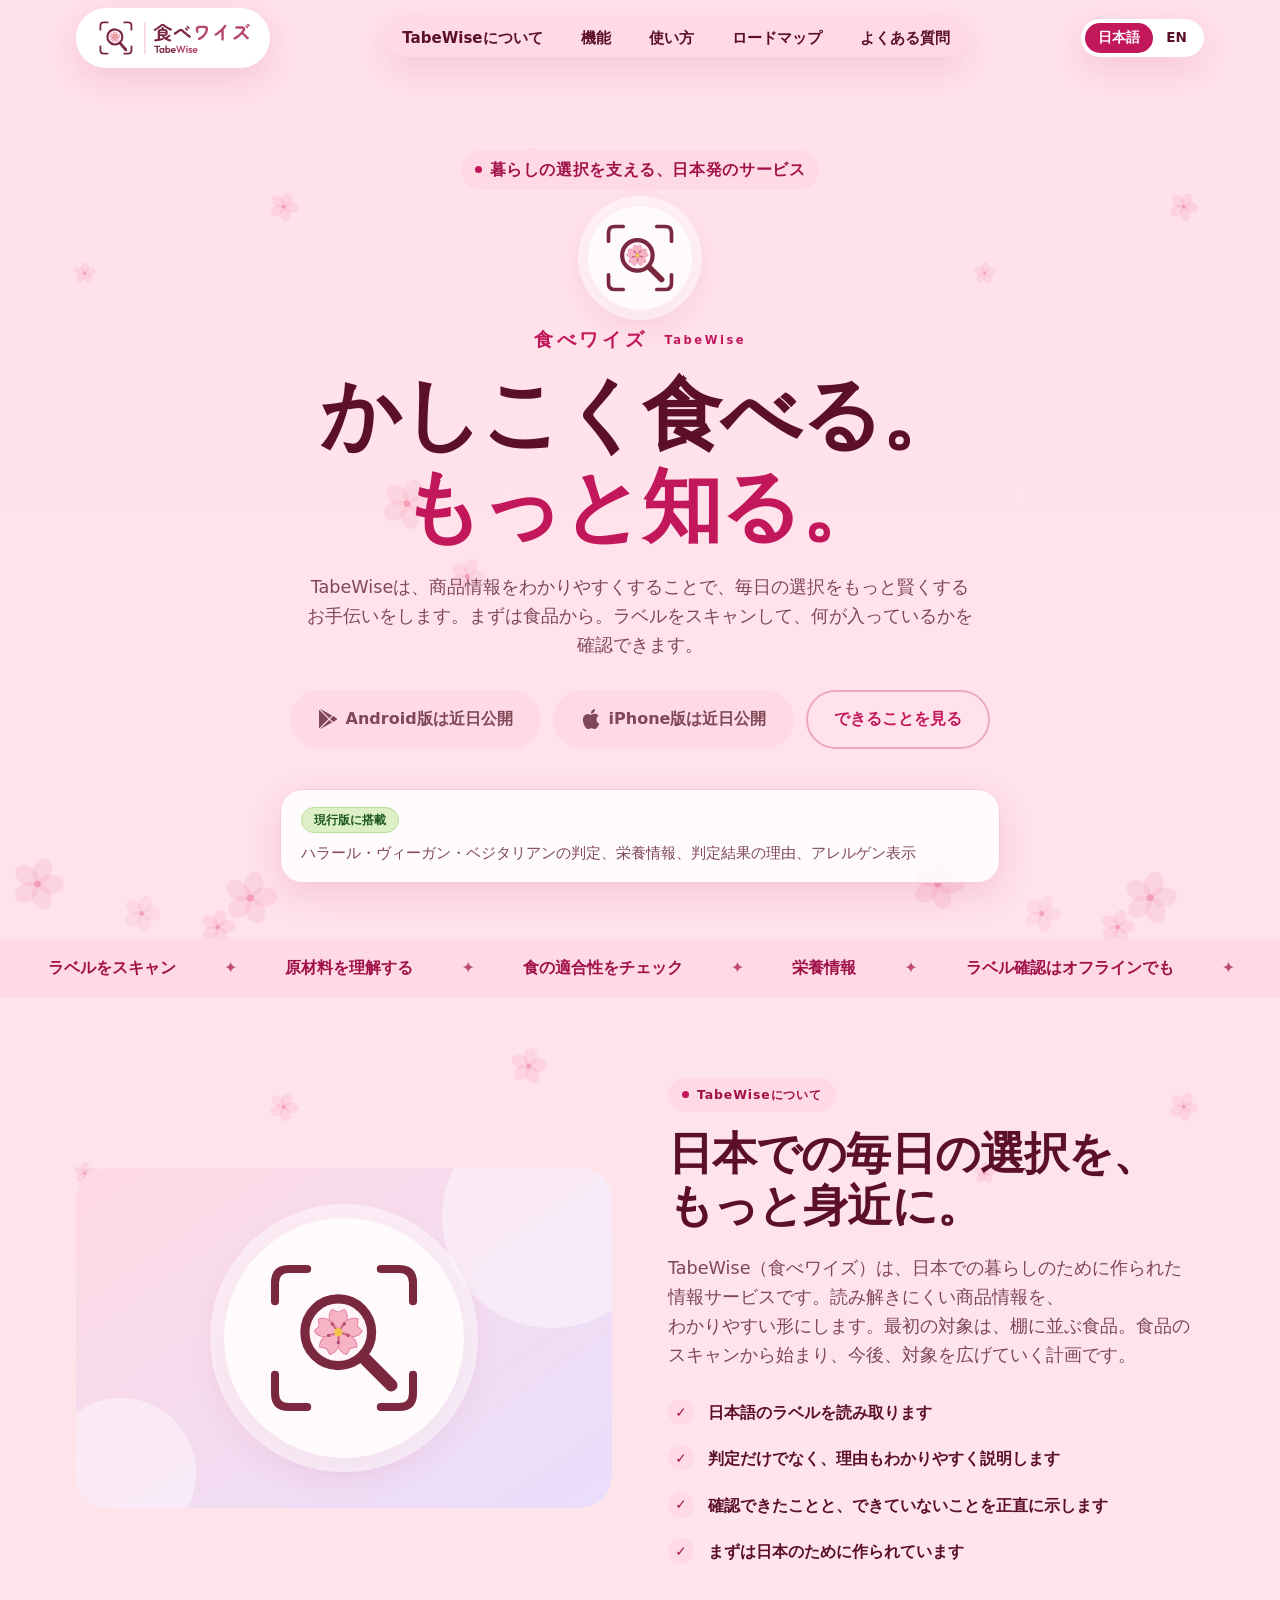
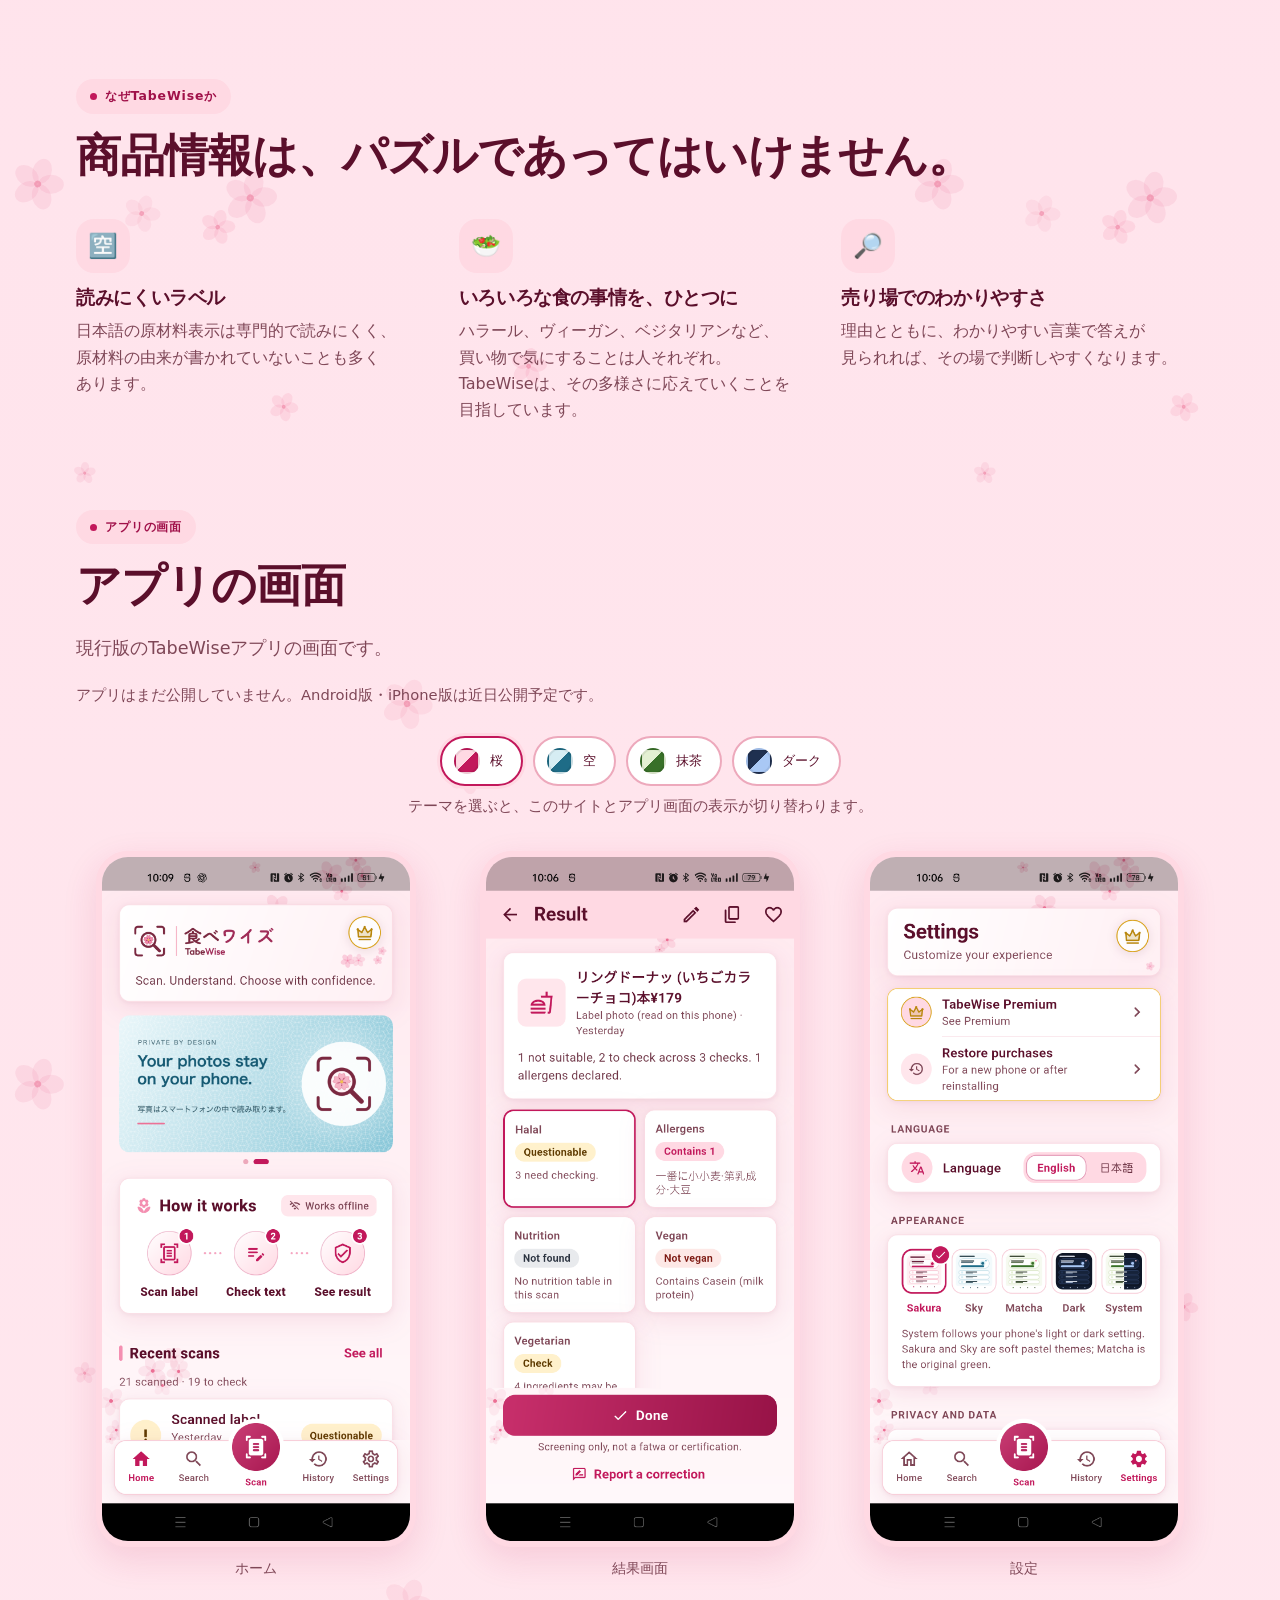
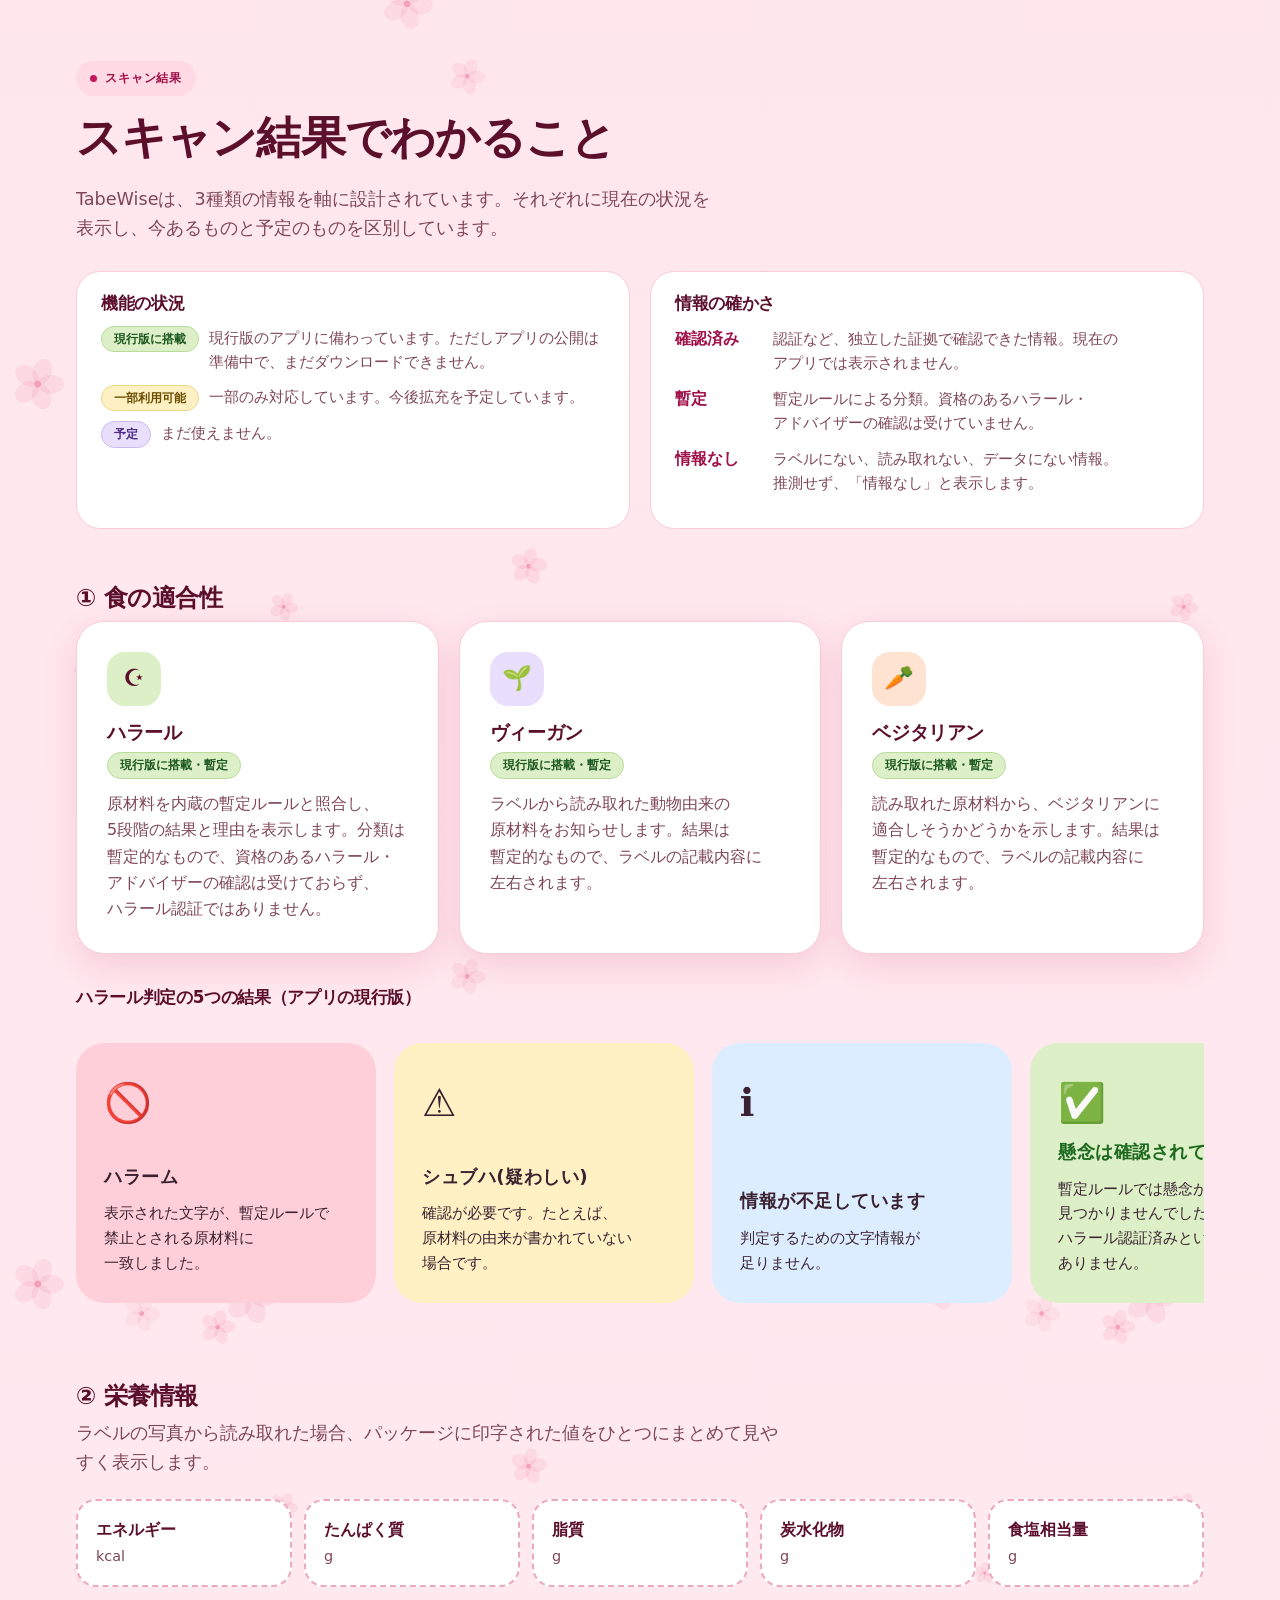
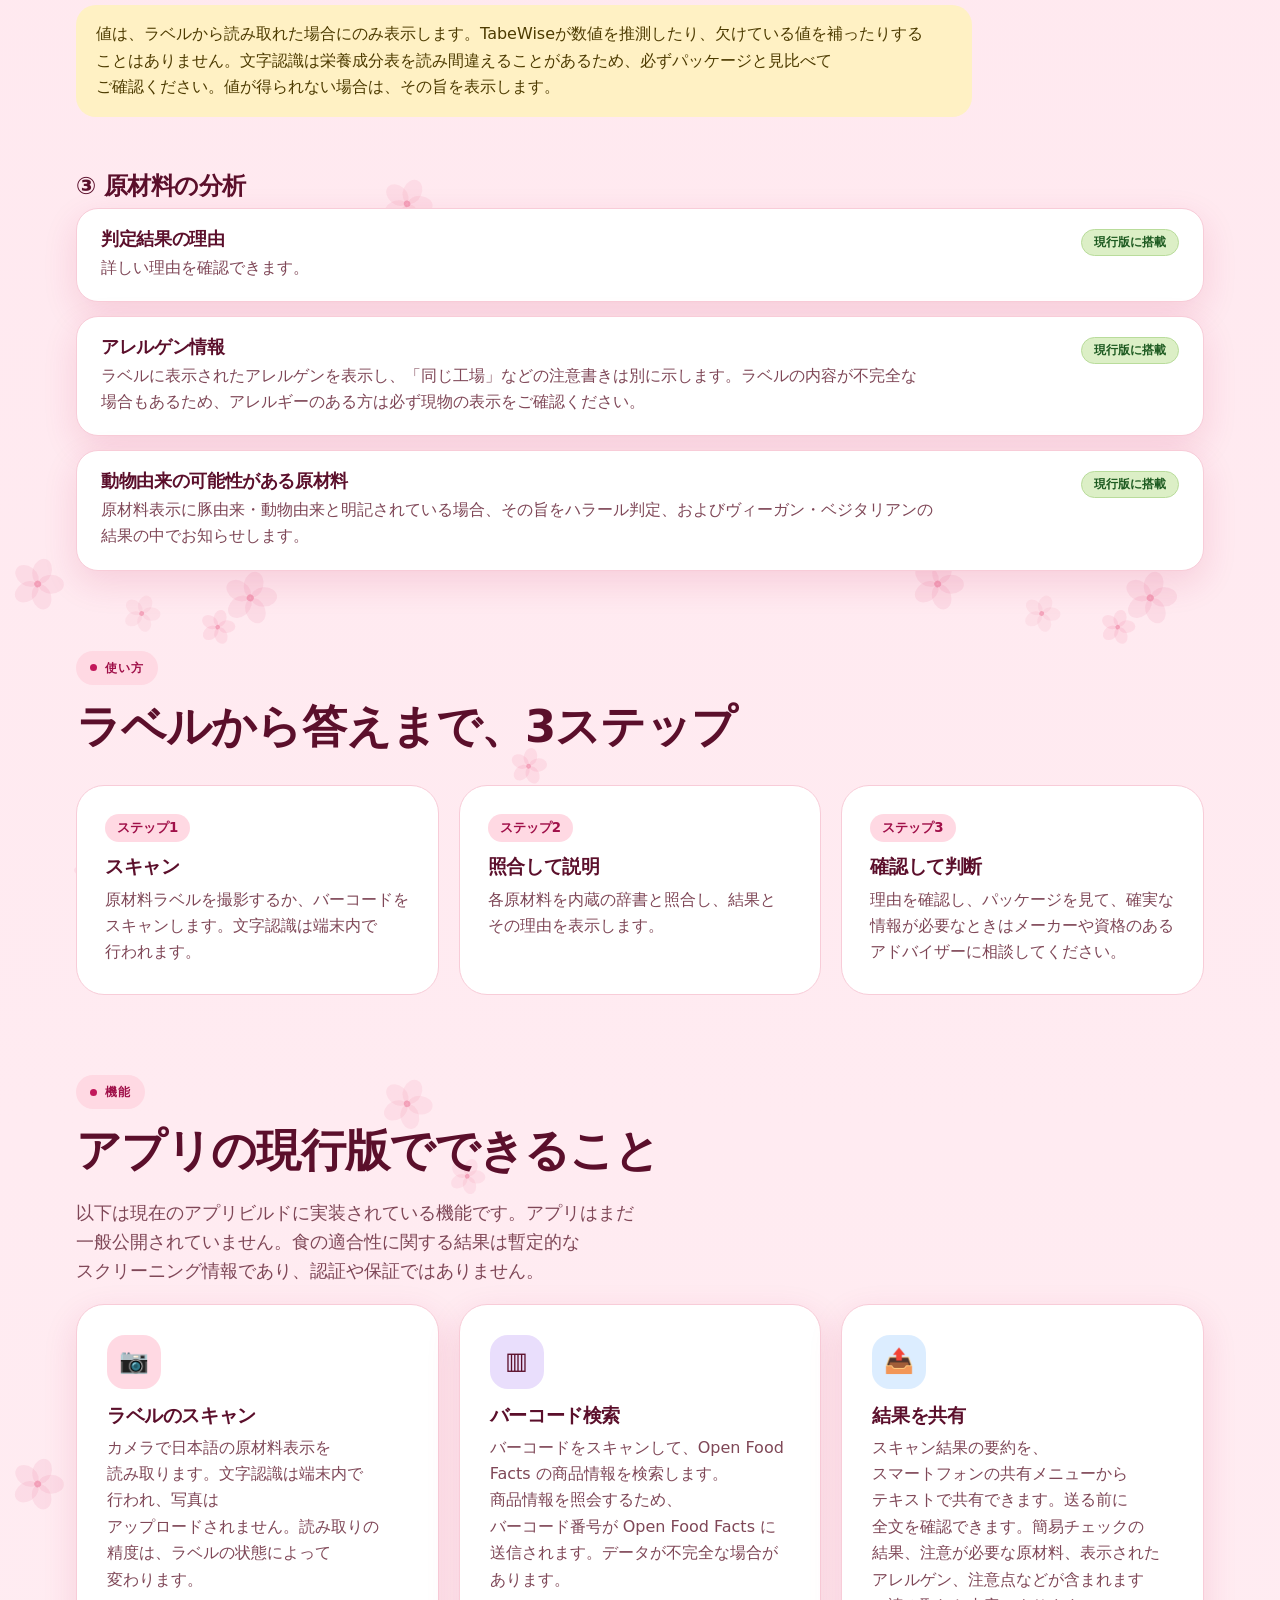
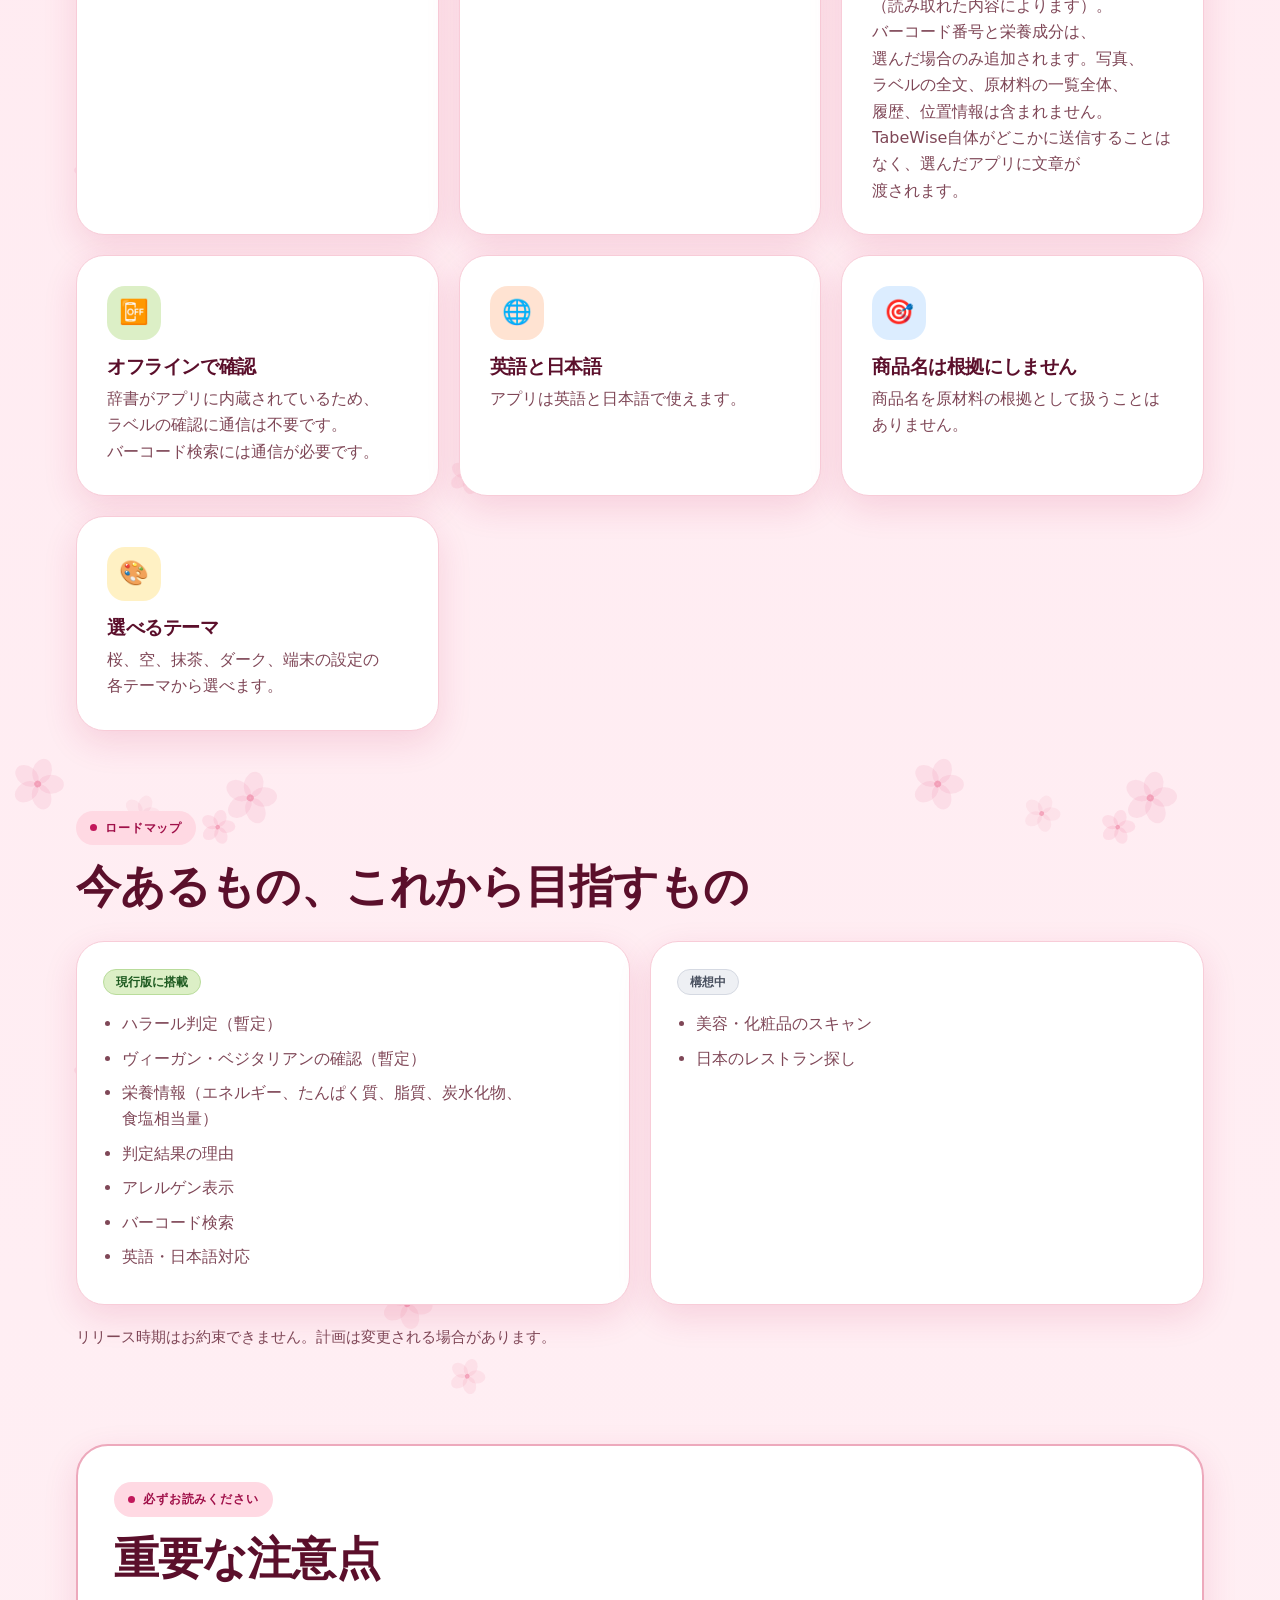
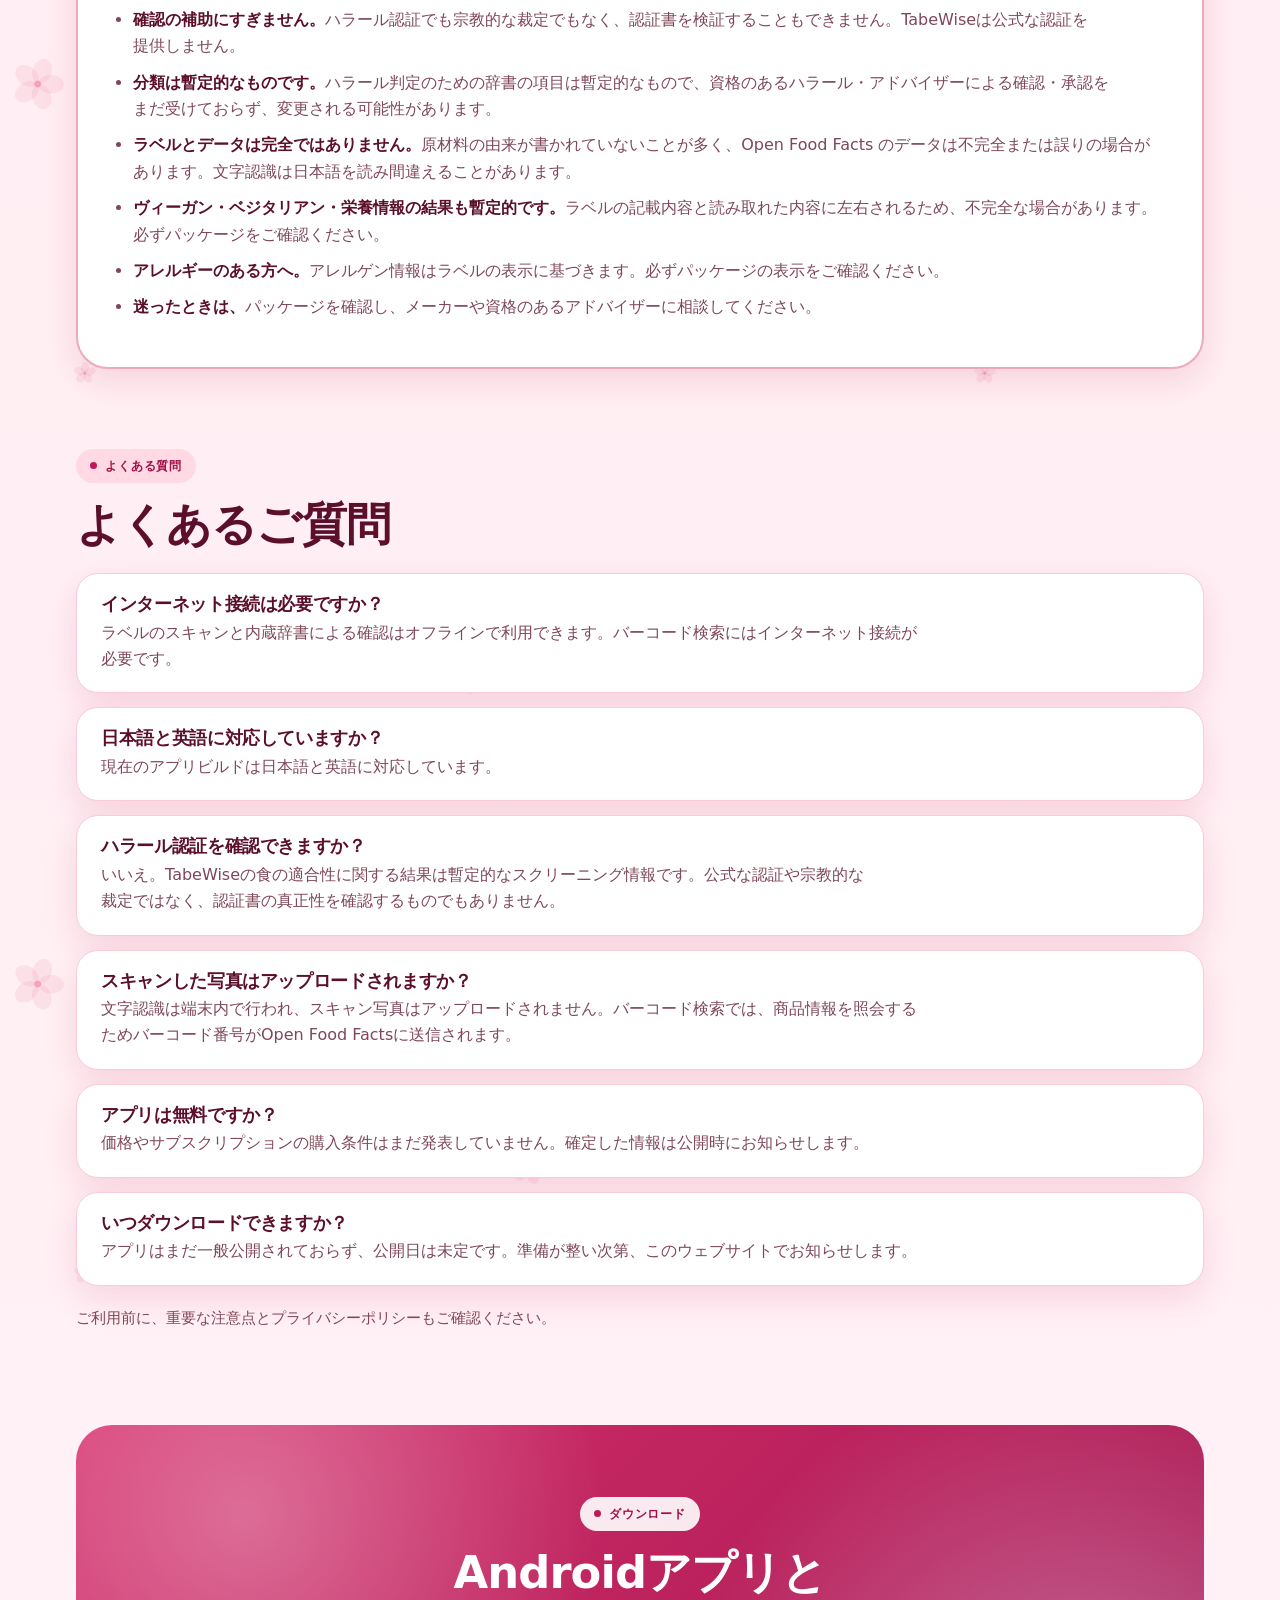
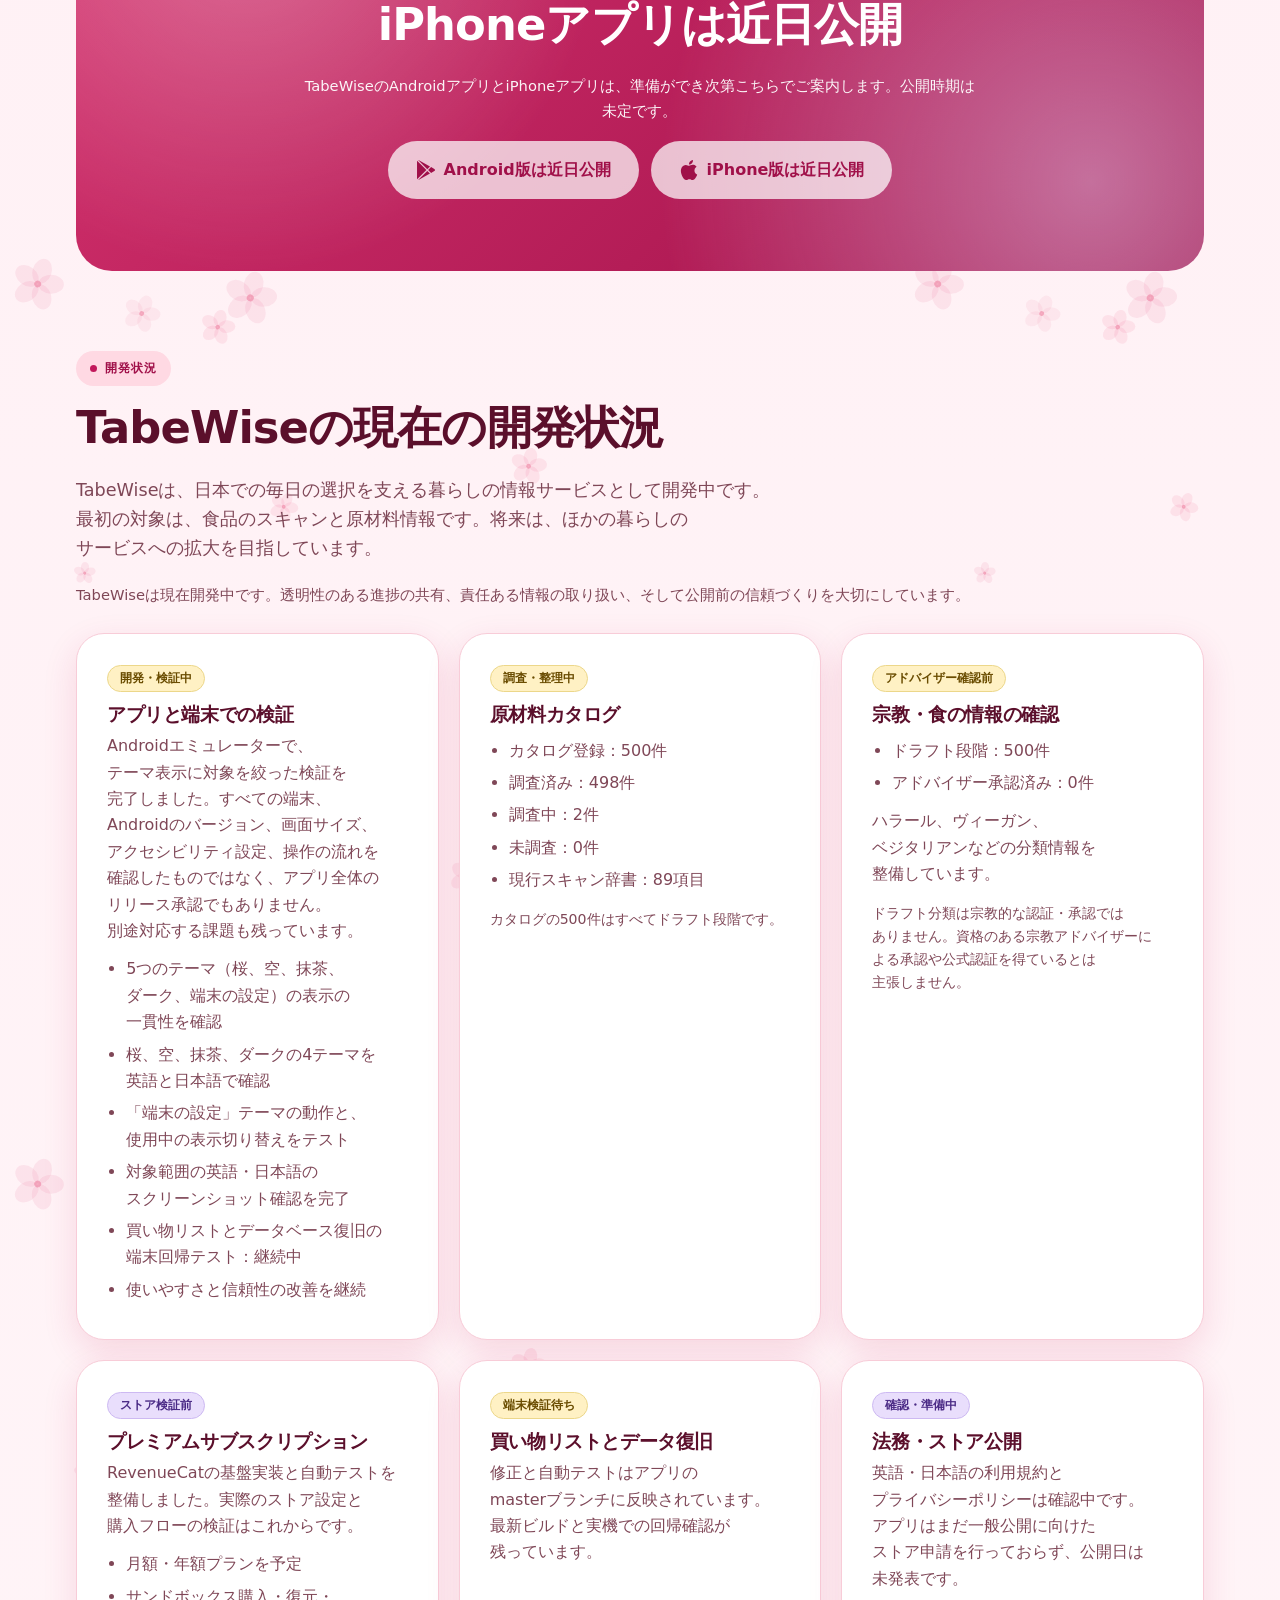
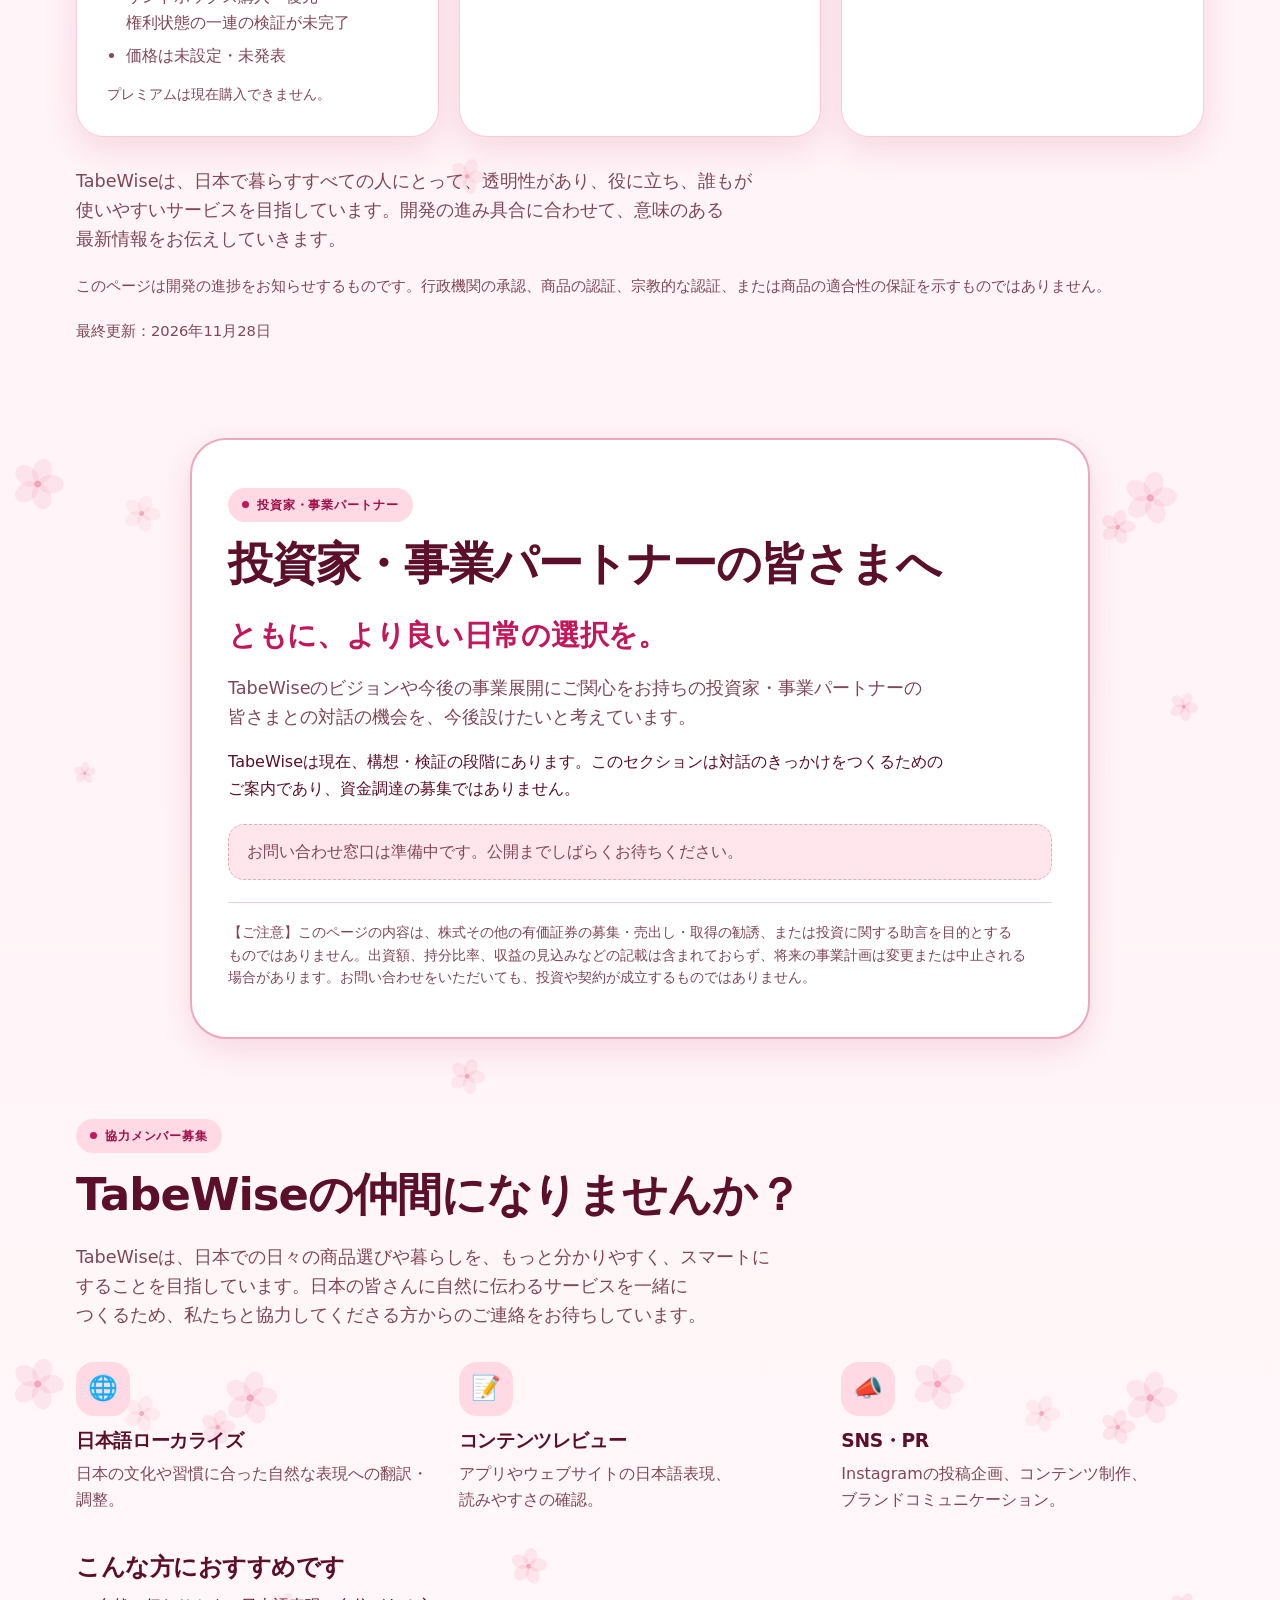
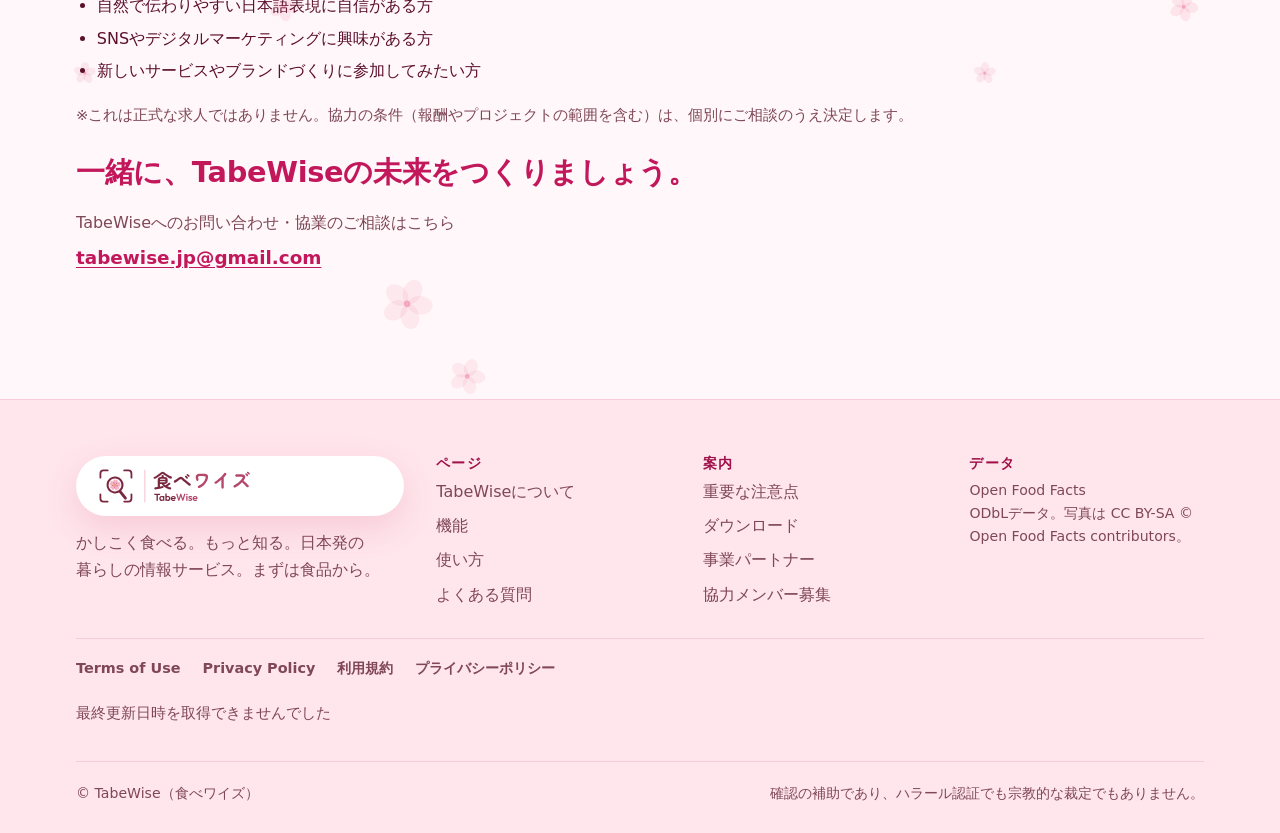
==== commit 96ffa28b: "content(website): correct feature claims and add Share Results (TABEWISE-57) - Remove the dedicated " ====
--- a/index.html
+++ b/index.html
@@ -208,7 +208,7 @@
 
     <!-- Nutrition -->
     <h3 class="sub" id="nutrition" data-ja="② 栄養情報">② Nutrition information <span class="st st-now" data-ja="現行版に搭載">Included in current app build</span></h3>
-    <p class="lead" data-ja="ラベルまたは商品データに記載がある場合、パッケージに印字された値をひとつにまとめて見やすく表示します。">Where the label or product data provides them, the values printed on the package are brought together in one clear place.</p>
+    <p class="lead" data-ja="ラベルの写真から読み取れた場合、パッケージに印字された値をひとつにまとめて見やすく表示します。">Where they can be read from a photo of the label, the values printed on the package are brought together in one clear place.</p>
     <ul class="nutri">
       <li><b data-ja="エネルギー">Calories</b><span>kcal</span></li>
       <li><b data-ja="たんぱく質">Protein</b><span>g</span></li>
@@ -216,7 +216,7 @@
       <li><b data-ja="炭水化物">Carbohydrates</b><span>g</span></li>
       <li><b data-ja="食塩相当量">Salt equivalent</b><span>g</span></li>
     </ul>
-    <div class="note" data-ja="値は、ラベルまたは商品データベースに記載がある場合にのみ表示します。TabeWiseが数値を推測したり、欠けている値を補ったりすることはありません。文字認識は栄養成分表を読み間違えることがあるため、必ずパッケージと見比べてご確認ください。値が得られない場合は、その旨を表示します。">Values are shown only when the label or a product database provides them. TabeWise does not estimate numbers or fill in missing ones. Text recognition can misread a nutrition table, so always check values against the package. When a value is not available, it says so.</div>
+    <div class="note" data-ja="値は、ラベルから読み取れた場合にのみ表示します。TabeWiseが数値を推測したり、欠けている値を補ったりすることはありません。文字認識は栄養成分表を読み間違えることがあるため、必ずパッケージと見比べてご確認ください。値が得られない場合は、その旨を表示します。">Values are shown only when they can be read from the label. TabeWise does not estimate numbers or fill in missing ones. Text recognition can misread a nutrition table, so always check values against the package. When a value is not available, it says so.</div>
 
     <!-- Ingredients -->
     <h3 class="sub" id="ingredients" data-ja="③ 原材料の分析">③ Ingredient analysis</h3>
@@ -224,7 +224,6 @@
       <div class="row"><div><h4 data-ja="判定結果の理由">Reasons behind results</h4><p data-ja="詳しい理由を確認できます。">You can review the reason behind the result.</p></div><span class="st st-now" data-ja="現行版に搭載">Included in current app build</span></div>
       <div class="row"><div><h4 data-ja="アレルゲン情報">Allergen information</h4><p data-ja="ラベルに表示されたアレルゲンを表示し、「同じ工場」などの注意書きは別に示します。ラベルの内容が不完全な場合もあるため、アレルギーのある方は必ず現物の表示をご確認ください。">Allergens declared on the label are shown, with “made in the same factory” warnings kept apart. Labels can be incomplete, so anyone with an allergy should always read the package itself.</p></div><span class="st st-now" data-ja="現行版に搭載">Included in current app build</span></div>
       <div class="row"><div><h4 data-ja="動物由来の可能性がある原材料">Potential animal-derived ingredients</h4><p data-ja="原材料表示に豚由来・動物由来と明記されている場合、その旨をハラール判定、およびヴィーガン・ベジタリアンの結果の中でお知らせします。">When a label states a pork or animal source, the app says so within halal screening and within the vegan and vegetarian results.</p></div><span class="st st-now" data-ja="現行版に搭載">Included in current app build</span></div>
-      <div class="row"><div><h4 data-ja="添加物">Additives</h4><p data-ja="添加物の専用表示は、現行版のアプリに備わっています。">A dedicated view of additives is included in the current app build.</p></div><span class="st st-now" data-ja="現行版に搭載">Included in current app build</span></div>
     </div>
   </div>
 </section>
@@ -235,7 +234,7 @@
     <span class="eyebrow" data-ja="使い方">How it works</span>
     <h2 data-ja="ラベルから答えまで、3ステップ">From label to answer in three steps</h2>
     <div class="steps">
-      <div class="step"><small data-ja="ステップ1">Step 1</small><h3 data-ja="スキャンまたは検索">Scan or search</h3><p data-ja="原材料ラベルを撮影するか、バーコードを入力します。文字認識は端末内で行われます。">Photograph the ingredient label or enter a barcode. Text recognition runs on your phone.</p></div>
+      <div class="step"><small data-ja="ステップ1">Step 1</small><h3 data-ja="スキャン">Scan</h3><p data-ja="原材料ラベルを撮影するか、バーコードをスキャンします。文字認識は端末内で行われます。">Photograph the ingredient label or scan a barcode. Text recognition runs on your phone.</p></div>
       <div class="step"><small data-ja="ステップ2">Step 2</small><h3 data-ja="照合して説明">Match and explain</h3><p data-ja="各原材料を内蔵の辞書と照合し、結果とその理由を表示します。">Each ingredient is matched against a built-in dictionary, and every result comes with a reason.</p></div>
       <div class="step"><small data-ja="ステップ3">Step 3</small><h3 data-ja="確認して判断">Check and decide</h3><p data-ja="理由を確認し、パッケージを見て、確実な情報が必要なときはメーカーや資格のあるアドバイザーに相談してください。">Review the reasons, check the package, and ask the manufacturer or a qualified adviser when you need certainty.</p></div>
     </div>
@@ -250,7 +249,8 @@
     <p class="lead" data-ja="以下は現在のアプリビルドに実装されている機能です。アプリはまだ一般公開されていません。食の適合性に関する結果は暫定的なスクリーニング情報であり、認証や保証ではありません。">The features below are implemented in the current app build. The app is not publicly released yet. Dietary screening results are preliminary information, not certification or a guarantee.</p>
     <div class="svc three">
       <div class="card"><div class="ico" style="background:var(--pink)" aria-hidden="true">📷</div><h3 data-ja="ラベルのスキャン">Label scanning</h3><p data-ja="カメラで日本語の原材料表示を読み取ります。文字認識は端末内で行われ、写真はアップロードされません。読み取りの精度は、ラベルの状態によって変わります。">Read a Japanese ingredient list with the camera. Text recognition runs on your phone and photos are not uploaded. Accuracy depends on the condition of the label.</p></div>
-      <div class="card"><div class="ico" style="background:var(--lav)" aria-hidden="true">▥</div><h3 data-ja="バーコード検索">Barcode lookup</h3><p data-ja="バーコードで Open Food Facts の商品情報を検索します。送信されるのはバーコード番号だけです。データが不完全な場合があります。">Look a product up in Open Food Facts by barcode. Only the barcode number is sent. The data can be incomplete.</p></div>
+      <div class="card"><div class="ico" style="background:var(--lav)" aria-hidden="true">▥</div><h3 data-ja="バーコード検索">Barcode lookup</h3><p data-ja="バーコードをスキャンして、Open Food Facts の商品情報を検索します。商品情報を照会するため、バーコード番号が Open Food Facts に送信されます。データが不完全な場合があります。">Scan a barcode to look a product up in Open Food Facts. The barcode number is sent to Open Food Facts to request product information. The data can be incomplete.</p></div>
+      <div class="card"><div class="ico" style="background:var(--sky)" aria-hidden="true">📤</div><h3 data-ja="結果を共有">Share Results</h3><p data-ja="スキャン結果の要約を、スマートフォンの共有メニューからテキストで共有できます。送る前に全文を確認できます。簡易チェックの結果、注意が必要な原材料、表示されたアレルゲン、注意点などが含まれます（読み取れた内容によります）。バーコード番号と栄養成分は、選んだ場合のみ追加されます。写真、ラベルの全文、原材料の一覧全体、履歴、位置情報は含まれません。TabeWise自体がどこかに送信することはなく、選んだアプリに文章が渡されます。">Share a text summary of a scan result through your phone's share menu, after previewing the full text. It can include the screening result, flagged ingredients, declared allergens and limitations, depending on what was read. The barcode number and nutrition are added only if you choose. Photos, the full label text, the full ingredient list, history and location are not included. TabeWise itself sends nothing; the text is handed to the app you pick.</p></div>
       <div class="card"><div class="ico" style="background:var(--mint)" aria-hidden="true">📴</div><h3 data-ja="オフラインで確認">Offline label checks</h3><p data-ja="辞書がアプリに内蔵されているため、ラベルの確認に通信は不要です。バーコード検索には通信が必要です。">The dictionary is built into the app, so label checks need no connection. Barcode lookup does.</p></div>
       <div class="card"><div class="ico" style="background:var(--peach)" aria-hidden="true">🌐</div><h3 data-ja="英語と日本語">English and Japanese</h3><p data-ja="アプリは英語と日本語で使えます。">The app can be used in English or in Japanese.</p></div>
       <div class="card"><div class="ico" style="background:var(--sky)" aria-hidden="true">🎯</div><h3 data-ja="商品名は根拠にしません">Names are not evidence</h3><p data-ja="商品名を原材料の根拠として扱うことはありません。">A product name is never treated as ingredient evidence.</p></div>
@@ -266,7 +266,7 @@
     <h2 data-ja="今あるもの、これから目指すもの">What exists, and where it is heading</h2>
     <div class="road">
       <div class="col now"><span class="st st-now" data-ja="現行版に搭載">Included in current app build</span><ul>
-        <li data-ja="ハラール判定（暫定）">Halal screening (preliminary)</li><li data-ja="ヴィーガン・ベジタリアンの確認（暫定）">Vegan and vegetarian compatibility (preliminary)</li><li data-ja="栄養情報（エネルギー、たんぱく質、脂質、炭水化物、食塩相当量）">Nutrition information (calories, protein, fat, carbohydrates, salt equivalent)</li><li data-ja="添加物の専用表示">A dedicated additive view</li><li data-ja="判定結果の理由">Reasons behind results</li><li data-ja="アレルゲン表示">Allergen display</li><li data-ja="バーコード検索">Barcode lookup</li><li data-ja="英語・日本語対応">English and Japanese</li></ul></div>
+        <li data-ja="ハラール判定（暫定）">Halal screening (preliminary)</li><li data-ja="ヴィーガン・ベジタリアンの確認（暫定）">Vegan and vegetarian compatibility (preliminary)</li><li data-ja="栄養情報（エネルギー、たんぱく質、脂質、炭水化物、食塩相当量）">Nutrition information (calories, protein, fat, carbohydrates, salt equivalent)</li><li data-ja="判定結果の理由">Reasons behind results</li><li data-ja="アレルゲン表示">Allergen display</li><li data-ja="バーコード検索">Barcode lookup</li><li data-ja="英語・日本語対応">English and Japanese</li></ul></div>
       <div class="col idea"><span class="st st-idea" data-ja="構想中">Exploring</span><ul>
         <li data-ja="美容・化粧品のスキャン">Beauty product scanning</li><li data-ja="日本のレストラン探し">Restaurant discovery in Japan</li></ul></div>
     </div>
@@ -336,8 +336,8 @@
     <p class="lead" data-ja="TabeWiseは、日本での毎日の選択を支える暮らしの情報サービスとして開発中です。最初の対象は、食品のスキャンと原材料情報です。将来は、ほかの暮らしのサービスへの拡大を目指しています。">TabeWise is being developed as a Japan-first lifestyle platform to help people make more informed everyday choices. Our initial focus is food product scanning and ingredient information, with additional lifestyle services in the future.</p>
     <p class="fine" data-ja="TabeWiseは現在開発中です。透明性のある進捗の共有、責任ある情報の取り扱い、そして公開前の信頼づくりを大切にしています。">TabeWise is currently under development. We believe in transparent progress, responsible information handling and building user trust before launch.</p>
     <div class="svc three status-cards">
-      <div class="card"><span class="st st-part" data-ja="開発・検証中">Development and validation</span><h3 data-ja="アプリと端末での検証">App and device verification</h3><p data-ja="最新の対象を絞った端末検証では、4項目すべてに合格しました。これは限定的な確認であり、アプリ全体のリリース承認ではありません。">Four checks passed in the latest targeted device-verification run. This is a limited test set, not full-app release sign-off.</p><ul><li data-ja="対象端末テスト：4項目合格">Targeted device checks: 4 passed</li><li data-ja="買い物リストとデータベース復旧の端末回帰テスト：継続中">Shopping-list and database-recovery device regression checks: remaining</li><li data-ja="使いやすさと信頼性の改善を継続">Usability and reliability improvements continue</li></ul></div>
-      <div class="card"><span class="st st-part" data-ja="調査・整理中">Research and curation</span><h3 data-ja="商品・原材料カタログ">Product and ingredient catalogue</h3><ul><li data-ja="カタログ登録：500件">Catalogue records: 500</li><li data-ja="調査済み：496件">Researched: 496</li><li data-ja="調査中：4件">In progress: 4</li><li data-ja="未調査：0件">Unresearched: 0</li><li data-ja="現行スキャン辞書：89項目">Active scanning dictionary: 89 entries</li></ul><p class="fine" data-ja="カタログの500件はすべてドラフト段階です。">All 500 catalogue records remain in draft.</p></div>
+      <div class="card"><span class="st st-part" data-ja="開発・検証中">Development and validation</span><h3 data-ja="アプリと端末での検証">App and device verification</h3><p data-ja="Androidエミュレーターで、テーマ表示に対象を絞った検証を完了しました。すべての端末、Androidのバージョン、画面サイズ、アクセシビリティ設定、操作の流れを確認したものではなく、アプリ全体のリリース承認でもありません。別途対応する課題も残っています。">A targeted theme validation has been completed on an Android emulator. It did not cover every device, Android version, screen size, accessibility setting or app workflow, and is not full-app release sign-off. Some follow-up issues are being handled separately.</p><ul><li data-ja="5つのテーマ（桜、空、抹茶、ダーク、端末の設定）の表示の一貫性を確認">Consistency reviewed across five themes: Sakura, Sky, Matcha, Dark and System</li><li data-ja="桜、空、抹茶、ダークの4テーマを英語と日本語で確認">Sakura, Sky, Matcha and Dark checked in English and Japanese</li><li data-ja="「端末の設定」テーマの動作と、使用中の表示切り替えをテスト">System theme behaviour and live switching tested</li><li data-ja="対象範囲の英語・日本語のスクリーンショット確認を完了">English and Japanese screenshot reviews completed for the agreed coverage</li><li data-ja="買い物リストとデータベース復旧の端末回帰テスト：継続中">Shopping-list and database-recovery device regression checks: remaining</li><li data-ja="使いやすさと信頼性の改善を継続">Usability and reliability improvements continue</li></ul></div>
+      <div class="card"><span class="st st-part" data-ja="調査・整理中">Research and curation</span><h3 data-ja="原材料カタログ">Ingredient catalogue</h3><ul><li data-ja="カタログ登録：500件">Catalogue records: 500</li><li data-ja="調査済み：498件">Researched: 498</li><li data-ja="調査中：2件">In progress: 2</li><li data-ja="未調査：0件">Unresearched: 0</li><li data-ja="現行スキャン辞書：89項目">Active scanning dictionary: 89 entries</li></ul><p class="fine" data-ja="カタログの500件はすべてドラフト段階です。">All 500 catalogue records remain in draft.</p></div>
       <div class="card"><span class="st st-part" data-ja="アドバイザー確認前">Awaiting adviser review</span><h3 data-ja="宗教・食の情報の確認">Religious and dietary information review</h3><ul><li data-ja="ドラフト段階：500件">Records in draft: 500</li><li data-ja="アドバイザー承認済み：0件">Adviser-approved: 0</li></ul><p data-ja="ハラール、ヴィーガン、ベジタリアンなどの分類情報を整備しています。">Screening information is being prepared for halal, vegan, vegetarian and other dietary considerations.</p><p class="fine" data-ja="ドラフト分類は宗教的な認証・承認ではありません。資格のある宗教アドバイザーによる承認や公式認証を得ているとは主張しません。">Draft classifications are not religious certifications or endorsements. No qualified religious adviser approval or official certification is claimed.</p></div>
       <div class="card"><span class="st st-plan" data-ja="ストア検証前">Store validation pending</span><h3 data-ja="プレミアムサブスクリプション">Premium subscription</h3><p data-ja="RevenueCatの基盤実装と自動テストを整備しました。実際のストア設定と購入フローの検証はこれからです。">The RevenueCat foundation and automated tests are implemented. Real store setup and purchase-flow validation are still outstanding.</p><ul><li data-ja="月額・年額プランを予定">Monthly and annual plans intended</li><li data-ja="サンドボックス購入・復元・権利状態の一連の検証が未完了">Sandbox purchase, restore and end-to-end entitlement verification remain</li><li data-ja="価格は未設定・未発表">Prices are not set or announced</li></ul><p class="fine" data-ja="プレミアムは現在購入できません。">Premium is not currently available for purchase.</p></div>
       <div class="card"><span class="st st-part" data-ja="端末検証待ち">Device verification pending</span><h3 data-ja="買い物リストとデータ復旧">Shopping lists and data recovery</h3><p data-ja="修正と自動テストはアプリのmasterブランチに反映されています。最新ビルドと実機での回帰確認が残っています。">Fixes and automated tests are present on the app's master branch. Latest-build and real-device regression verification remain.</p></div>
@@ -346,7 +346,7 @@
     <div class="status-foot">
       <p class="lead" data-ja="TabeWiseは、日本で暮らすすべての人にとって、透明性があり、役に立ち、誰もが使いやすいサービスを目指しています。開発の進み具合に合わせて、意味のある最新情報をお伝えしていきます。">We aim to make TabeWise a transparent, useful and inclusive platform for everyone living in Japan. We will keep sharing meaningful development updates as the project progresses.</p>
       <p class="fine" data-ja="このページは開発の進捗をお知らせするものです。行政機関の承認、商品の認証、宗教的な認証、または商品の適合性の保証を示すものではありません。">This page describes development progress only. It is not government approval, product certification, religious certification or a guarantee of product suitability.</p>
-      <p class="fine" data-ja="最終更新：2026年11月23日">Last updated: 23 November 2026</p>
+      <p class="fine" data-ja="最終更新：2026年11月28日">Last updated: 28 November 2026</p>
     </div>
   </div>
 </section>
